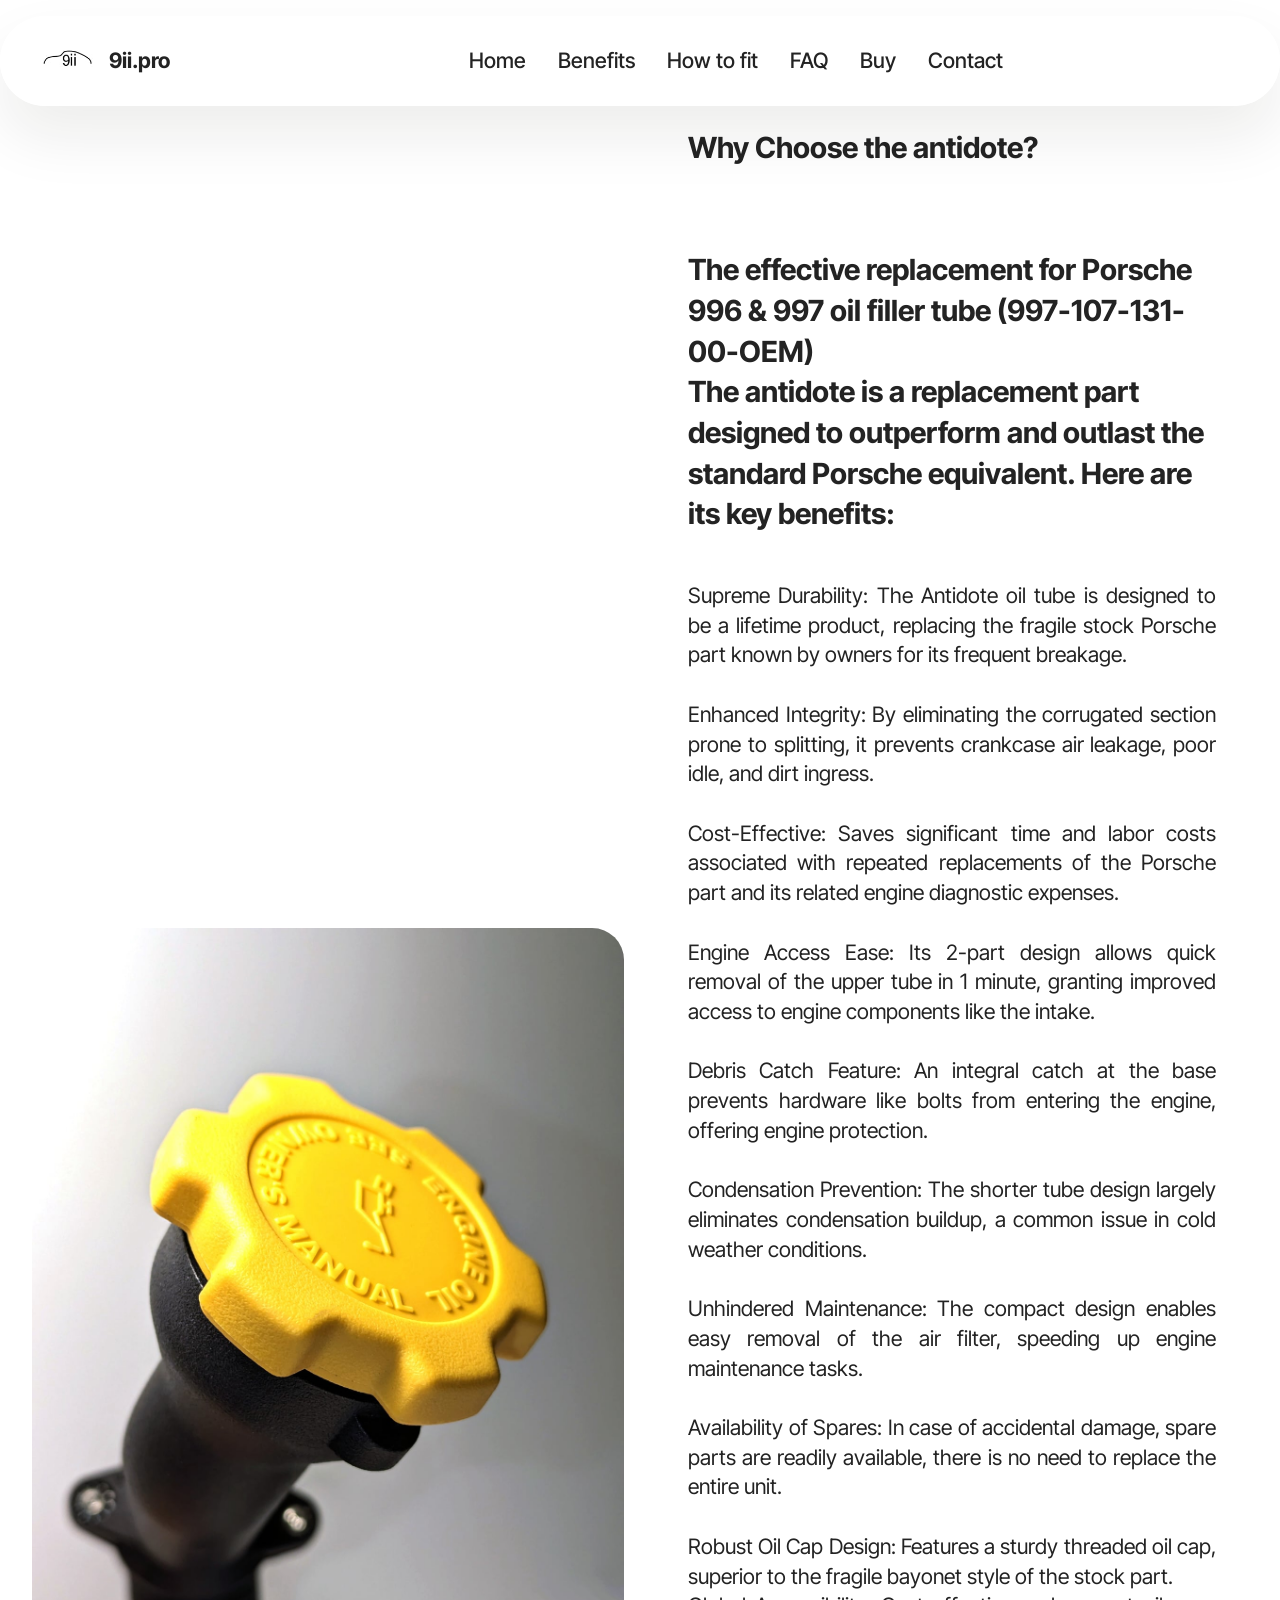
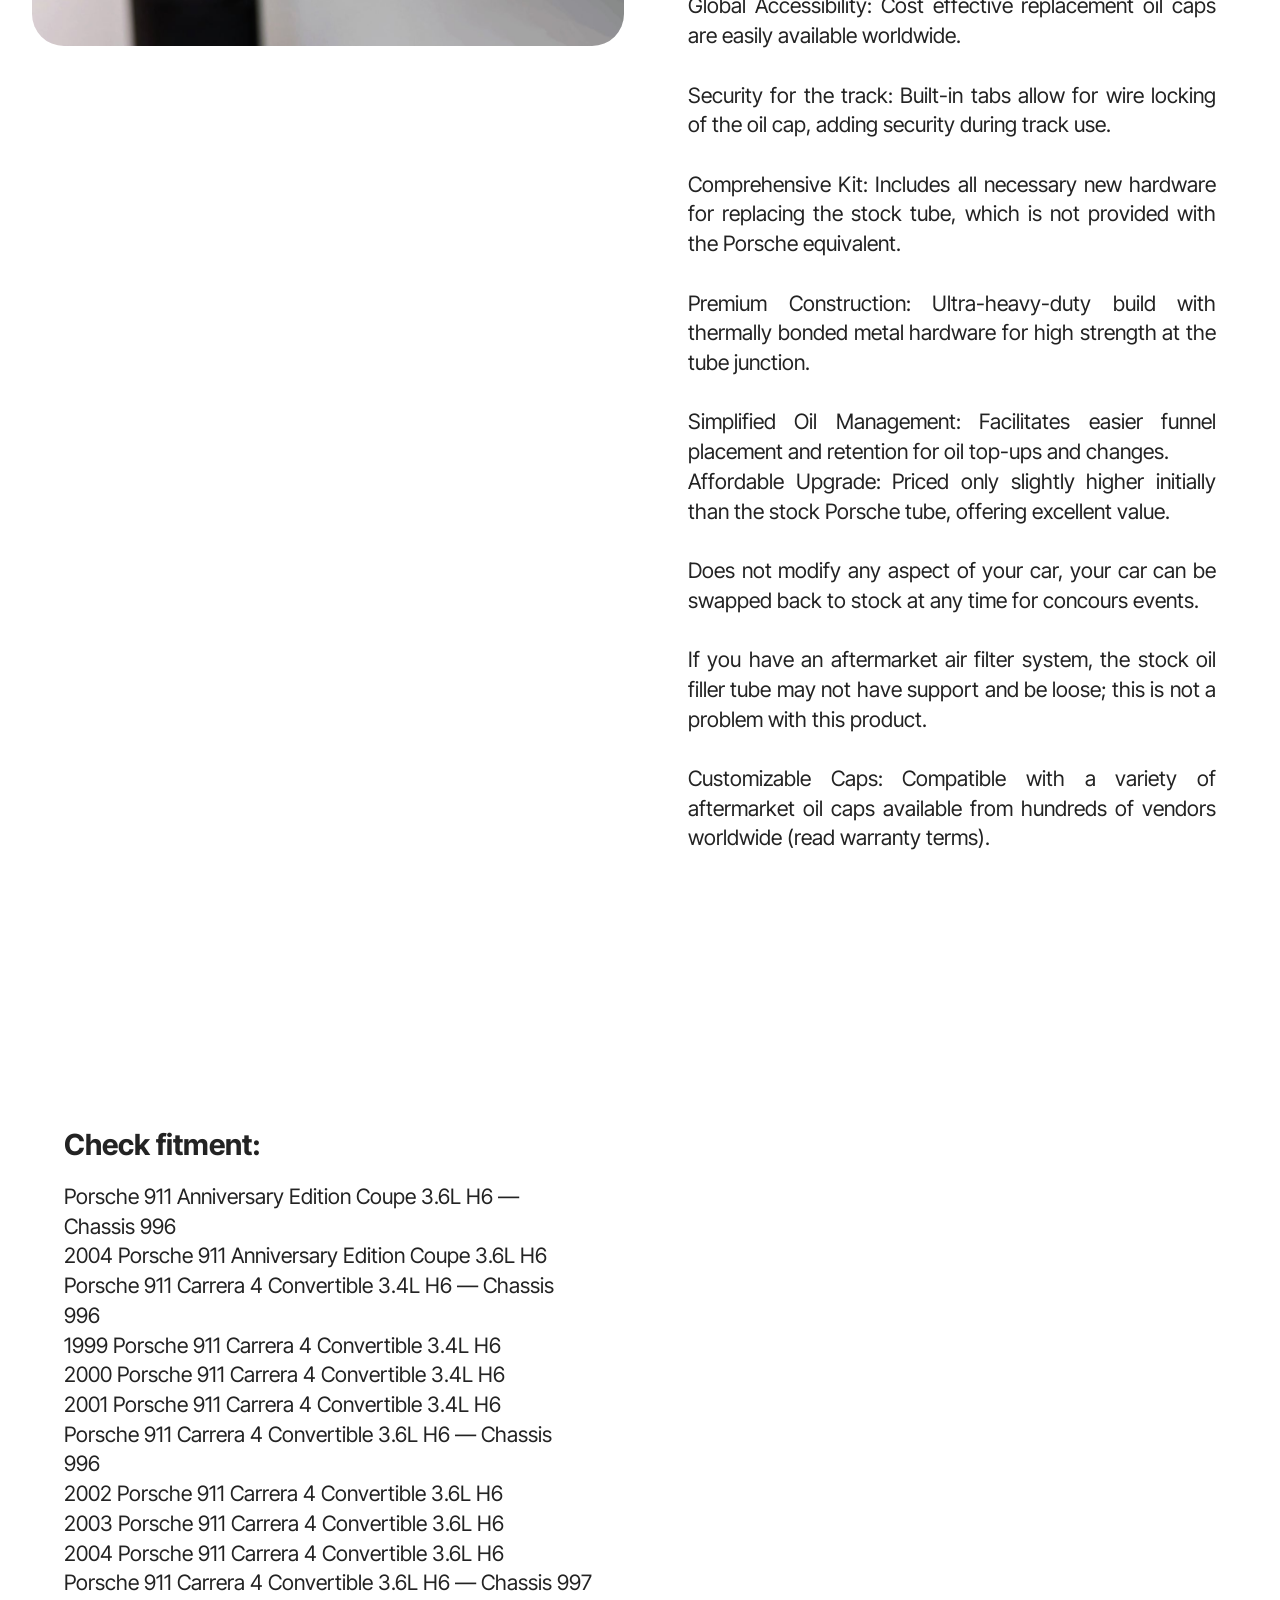
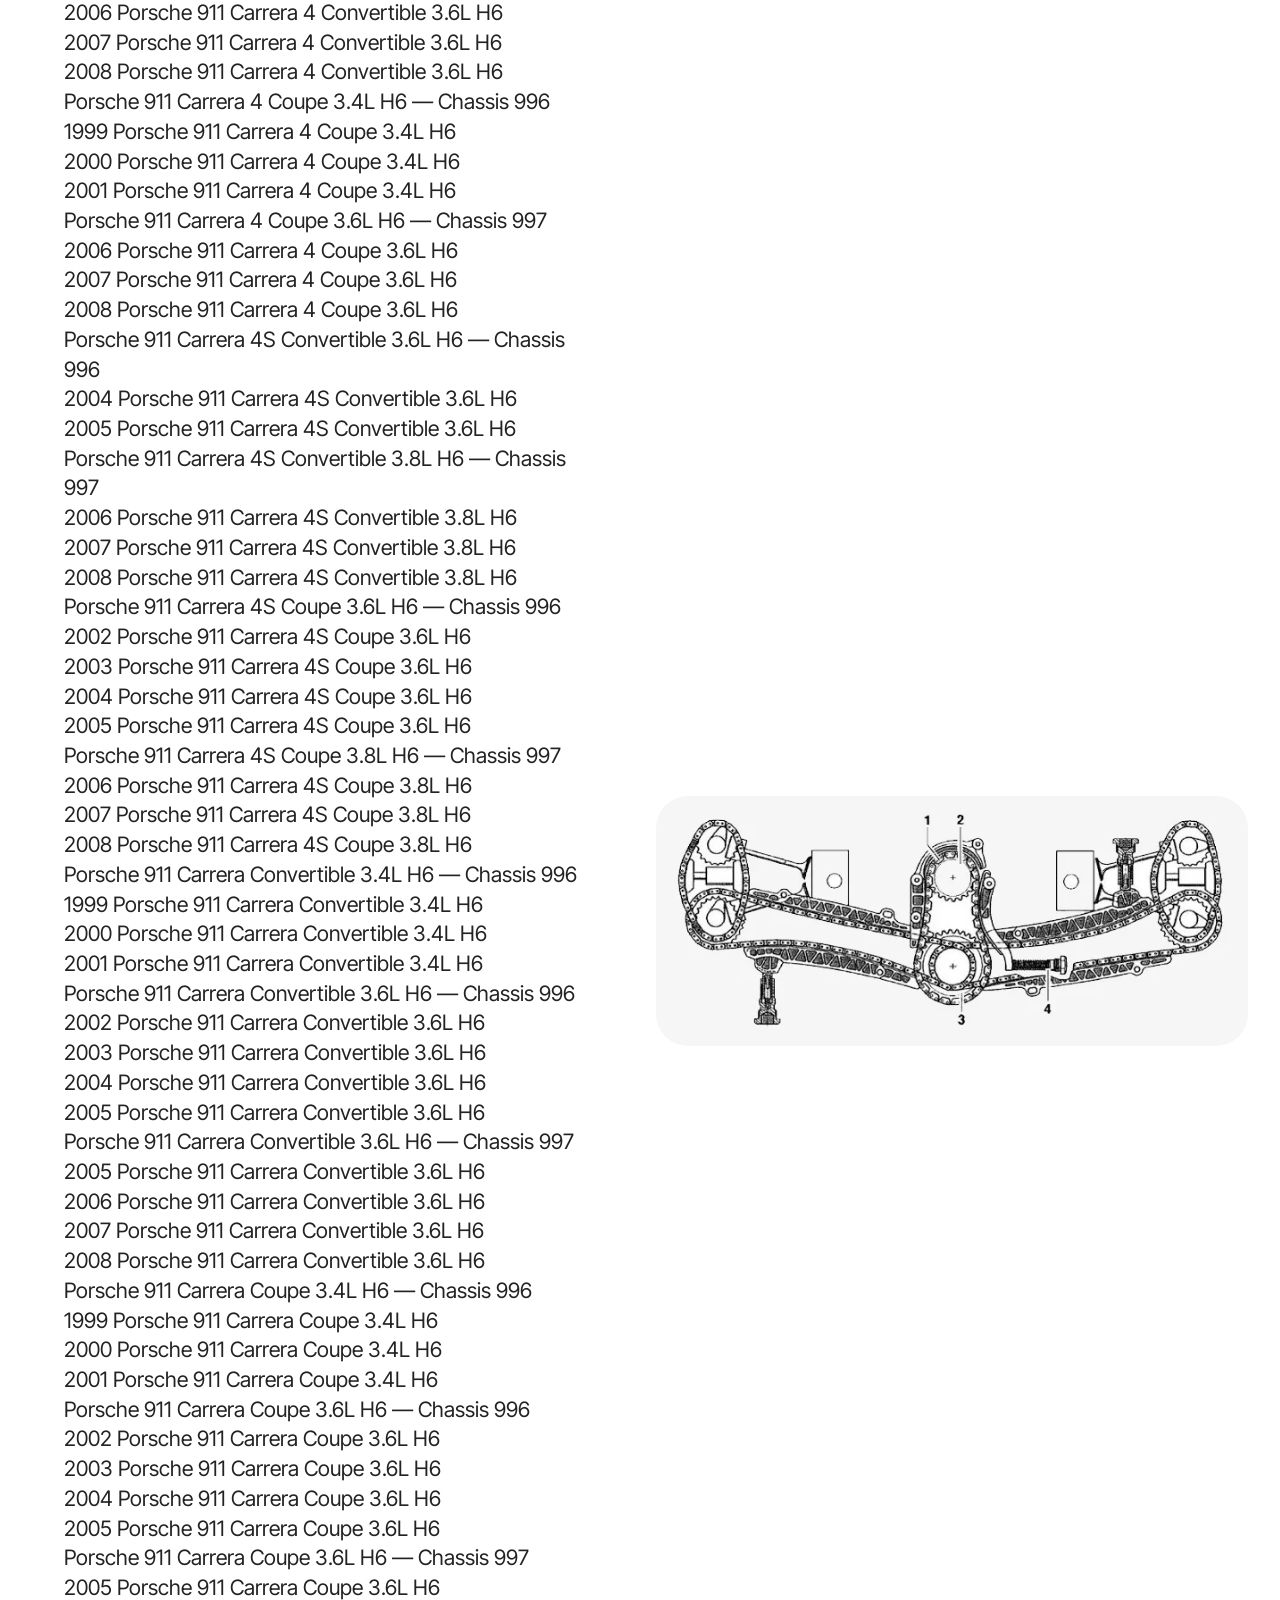
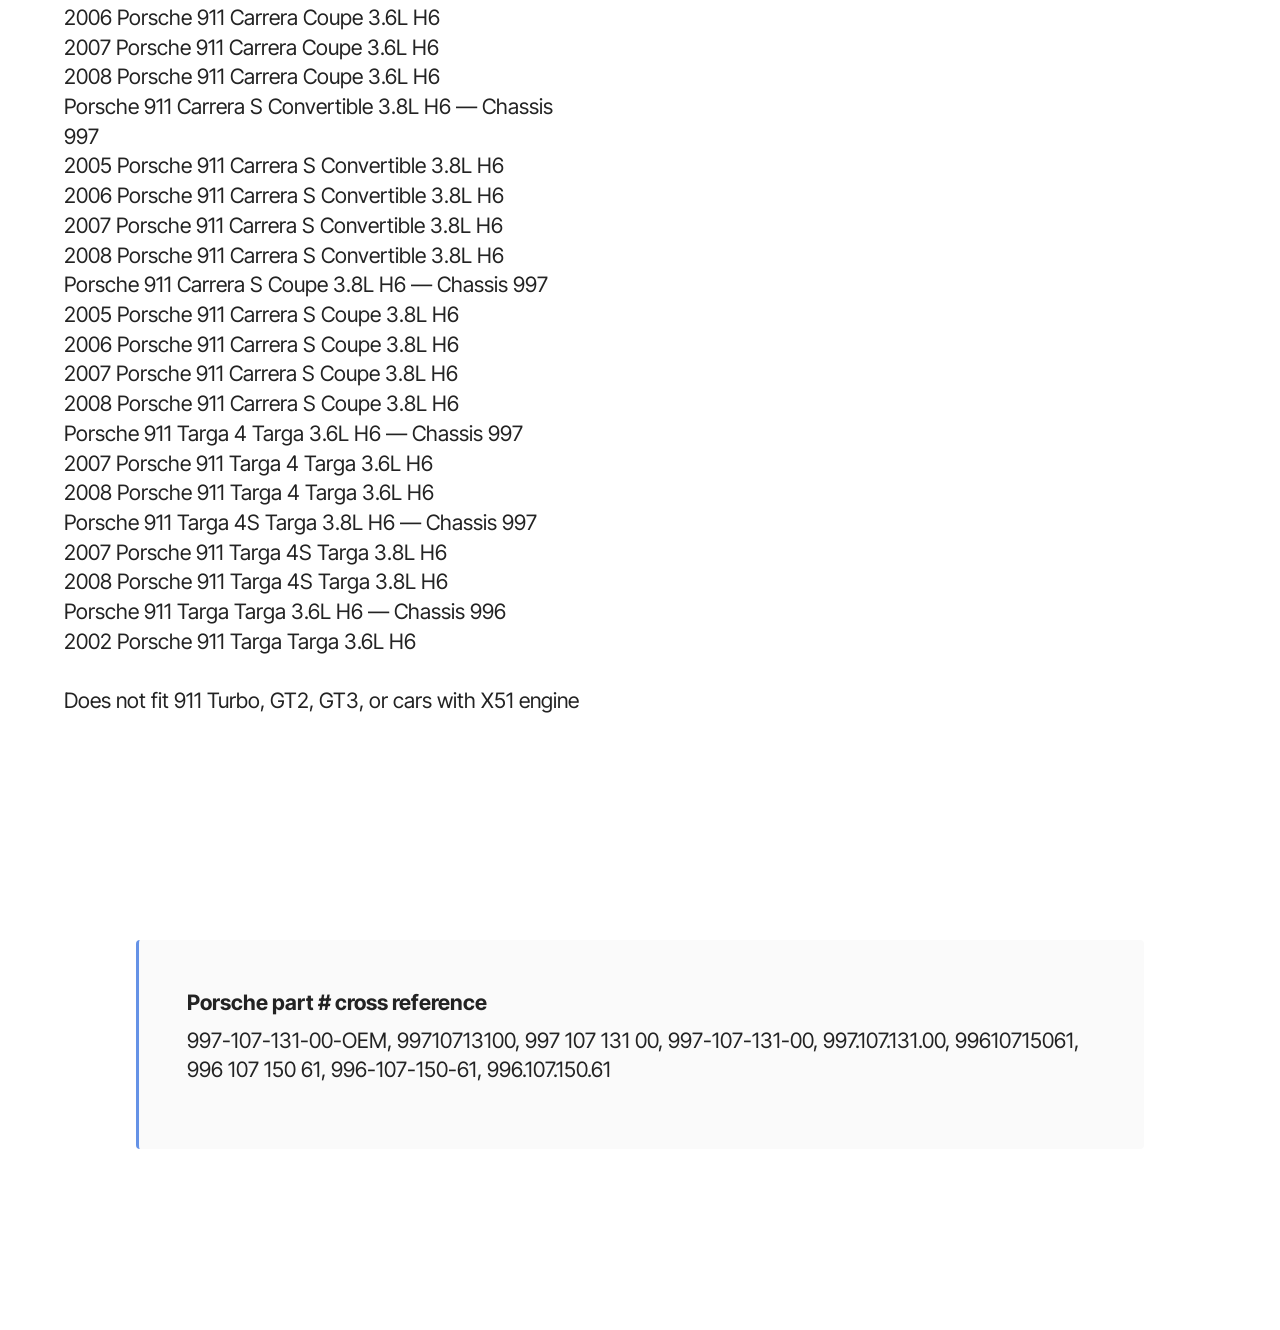
==== page1.html @ bd66bd90 "Add files via upload" ====
<!DOCTYPE html>
<html  >
<head>
  <!-- Site made with Mobirise Website Builder v6.1.12, https://mobirise.com -->
  <meta charset="UTF-8">
  <meta http-equiv="X-UA-Compatible" content="IE=edge">
  <meta name="generator" content="Mobirise v6.1.12, mobirise.com">
  <meta name="viewport" content="width=device-width, initial-scale=1, minimum-scale=1">
  <link rel="shortcut icon" href="assets/images/november20logo20work20bw20alternate20san20serif20small20crop-96x90.jpg" type="image/x-icon">
  <meta name="description" content="Talk about the benefits">
  
  
  <title>Benefits</title>
  <link rel="stylesheet" href="assets/web/assets/mobirise-icons2/mobirise2.css">
  <link rel="stylesheet" href="assets/bootstrap/css/bootstrap.min.css">
  <link rel="stylesheet" href="assets/animatecss/animate.css">
  <link rel="stylesheet" href="assets/dropdown/css/style.css">
  <link rel="stylesheet" href="assets/theme/css/style.css">
  <link rel="preload" href="https://fonts.googleapis.com/css?family=Inter+Tight:100,200,300,400,500,600,700,800,900,100i,200i,300i,400i,500i,600i,700i,800i,900i&display=swap" as="style" onload="this.onload=null;this.rel='stylesheet'">
  <noscript><link rel="stylesheet" href="https://fonts.googleapis.com/css?family=Inter+Tight:100,200,300,400,500,600,700,800,900,100i,200i,300i,400i,500i,600i,700i,800i,900i&display=swap"></noscript>
  <link rel="preload" as="style" href="assets/mobirise/css/mbr-additional.css?v=FKtJyO"><link rel="stylesheet" href="assets/mobirise/css/mbr-additional.css?v=FKtJyO" type="text/css">

  
  
  
</head>
<body>
  
  <section data-bs-version="5.1" class="menu menu2 cid-tJS6tZXiPa" once="menu" id="menu02-1u">
	

	<nav class="navbar navbar-dropdown navbar-fixed-top navbar-expand-lg">
		<div class="container">
			<div class="navbar-brand">
				<span class="navbar-logo">
					<a href="https://mobirise.com">
						<img src="assets/images/november20logo20work20bw20alternate20san20serif20small20crop-96x90.jpg" alt="Mobirise Website Builder" style="height: 3rem;">
					</a>
				</span>
				<span class="navbar-caption-wrap"><a class="navbar-caption text-black text-primary display-4" href="index.html#header05-1">9ii.pro</a></span>
			</div>
			<button class="navbar-toggler" type="button" data-toggle="collapse" data-bs-toggle="collapse" data-target="#navbarSupportedContent" data-bs-target="#navbarSupportedContent" aria-controls="navbarNavAltMarkup" aria-expanded="false" aria-label="Toggle navigation">
				<div class="hamburger">
					<span></span>
					<span></span>
					<span></span>
					<span></span>
				</div>
			</button>
			<div class="collapse navbar-collapse" id="navbarSupportedContent">
				<ul class="navbar-nav nav-dropdown nav-right" data-app-modern-menu="true"><li class="nav-item">
						<a class="nav-link link text-black text-primary display-4" href="index.html">Home</a>
					</li>
					<li class="nav-item">
						<a class="nav-link link text-black text-primary display-4" href="page1.html" aria-expanded="false">Benefits</a>
					</li>
					<li class="nav-item">
						<a class="nav-link link text-black text-primary display-4" href="page2.html">How to fit</a>
					</li><li class="nav-item"><a class="nav-link link text-black text-primary display-4" href="page3.html">FAQ</a></li><li class="nav-item"><a class="nav-link link text-black text-primary display-4" href="page4.html">Buy</a></li><li class="nav-item"><a class="nav-link link text-black text-primary display-4" href="page5.html">Contact</a></li></ul>
				
				
			</div>
		</div>
	</nav>
</section>

<section data-bs-version="5.1" class="image1 cid-v8O2MXaJHI" id="image1-1w">
    

    
    

    <div class="container">
        <div class="row align-items-center">
            <div class="col-12 col-lg-6">
                <div class="image-wrapper">
                    <img src="assets/images/pxl-20231126-0019121652-1256x1523.jpg" alt="Mobirise Website Builder">
                    <p class="mbr-description mbr-fonts-style pt-2 align-center display-4"></p>
                </div>
            </div>
            <div class="col-12 col-lg">
                <div class="text-wrapper">
                    <h3 class="mbr-section-title mbr-fonts-style mb-3 display-5"><strong>Why Choose the antidote?</strong><br><strong><br></strong><br><strong>The effective replacement for Porsche 996 &amp; 997 oil filler tube (997-107-131-00-OEM)
</strong><div><strong>The antidote is a replacement part designed to outperform and outlast the standard Porsche equivalent. Here are its key benefits:</strong></div></h3>
                    <p class="mbr-text mbr-fonts-style display-7"><br>Supreme Durability: The Antidote oil tube is designed to be a lifetime product, replacing the fragile stock Porsche part known by owners for its frequent breakage.<br>
<br>Enhanced Integrity: By eliminating the corrugated section prone to splitting, it prevents crankcase air leakage, poor idle, and dirt ingress.<br>
<br>Cost-Effective: Saves significant time and labor costs associated with repeated replacements of the Porsche part and its related engine diagnostic expenses.<br>
<br>Engine Access Ease: Its 2-part design allows quick removal of the upper tube in 1 minute, granting improved access to engine components like the intake.<br>
<br>Debris Catch Feature: An integral catch at the base prevents hardware like bolts from entering the engine, offering engine protection.<br>
<br>Condensation Prevention: The shorter tube design largely eliminates condensation buildup, a common issue in cold weather conditions.<br>
<br>Unhindered Maintenance: The compact design enables easy removal of the air filter, speeding up engine maintenance tasks.<br>
<br>Availability of Spares: In case of accidental damage, spare parts are readily available, there is no need to replace the entire unit.<br>
<br>Robust Oil Cap Design: Features a sturdy threaded oil cap, superior to the fragile bayonet style of the stock part.
<br>Global Accessibility: Cost effective replacement oil caps are easily available worldwide.<br>
<br>Security for the track: Built-in tabs allow for wire locking of the oil cap, adding security during track use.<br>
<br>Comprehensive Kit: Includes all necessary new hardware for replacing the stock tube, which is not provided with the Porsche equivalent.<br>
<br>Premium Construction: Ultra-heavy-duty build with thermally bonded metal hardware for high strength at the tube junction.<br>
<br>Simplified Oil Management: Facilitates easier funnel placement and retention for oil top-ups and changes.
<br>Affordable Upgrade: Priced only slightly higher initially than the stock Porsche tube, offering excellent value.<br>
<br> Does not modify any aspect of your car, your car can be swapped back to stock at any time for concours events.<br>
<br> If you have an aftermarket air filter system, the stock oil filler tube may not have support and be loose; this is not a problem with this product.<br>
<br>Customizable Caps: Compatible with a variety of aftermarket oil caps available from hundreds of vendors worldwide (read warranty terms).&nbsp;</p>
                </div>
            </div>
        </div>
    </div>
</section>

<section data-bs-version="5.1" class="image2 cid-v8O3AxnXWM" id="image2-1x">
    

    
    

    <div class="container">
        <div class="row align-items-center">
            <div class="col-12 col-lg-6">
                <div class="image-wrapper">
                    <img src="assets/images/911engine.webp" alt="Mobirise Website Builder">
                    <p class="mbr-description mbr-fonts-style mt-2 align-center display-4"></p>
                </div>
            </div>
            <div class="col-12 col-lg">
                <div class="text-wrapper">
                    <h3 class="mbr-section-title mbr-fonts-style mb-3 display-5"><strong>Check fitment:</strong></h3>
                    <p class="mbr-text mbr-fonts-style display-7">Porsche 911 Anniversary Edition Coupe 3.6L H6 — Chassis 996<br>2004 Porsche 911 Anniversary Edition Coupe 3.6L H6<br>Porsche 911 Carrera 4 Convertible 3.4L H6 — Chassis 996<br>1999 Porsche 911 Carrera 4 Convertible 3.4L H6<br>2000 Porsche 911 Carrera 4 Convertible 3.4L H6<br>2001 Porsche 911 Carrera 4 Convertible 3.4L H6<br>Porsche 911 Carrera 4 Convertible 3.6L H6 — Chassis 996<br>2002 Porsche 911 Carrera 4 Convertible 3.6L H6<br>2003 Porsche 911 Carrera 4 Convertible 3.6L H6<br>2004 Porsche 911 Carrera 4 Convertible 3.6L H6<br>Porsche 911 Carrera 4 Convertible 3.6L H6 — Chassis 997<br>2006 Porsche 911 Carrera 4 Convertible 3.6L H6<br>2007 Porsche 911 Carrera 4 Convertible 3.6L H6<br>2008 Porsche 911 Carrera 4 Convertible 3.6L H6<br>Porsche 911 Carrera 4 Coupe 3.4L H6 — Chassis 996<br>1999 Porsche 911 Carrera 4 Coupe 3.4L H6<br>2000 Porsche 911 Carrera 4 Coupe 3.4L H6<br>2001 Porsche 911 Carrera 4 Coupe 3.4L H6<br>Porsche 911 Carrera 4 Coupe 3.6L H6 — Chassis 997<br>2006 Porsche 911 Carrera 4 Coupe 3.6L H6<br>2007 Porsche 911 Carrera 4 Coupe 3.6L H6<br>2008 Porsche 911 Carrera 4 Coupe 3.6L H6<br>Porsche 911 Carrera 4S Convertible 3.6L H6 — Chassis 996<br>2004 Porsche 911 Carrera 4S Convertible 3.6L H6<br>2005 Porsche 911 Carrera 4S Convertible 3.6L H6<br>Porsche 911 Carrera 4S Convertible 3.8L H6 — Chassis 997<br>2006 Porsche 911 Carrera 4S Convertible 3.8L H6<br>2007 Porsche 911 Carrera 4S Convertible 3.8L H6<br>2008 Porsche 911 Carrera 4S Convertible 3.8L H6<br>Porsche 911 Carrera 4S Coupe 3.6L H6 — Chassis 996<br>2002 Porsche 911 Carrera 4S Coupe 3.6L H6<br>2003 Porsche 911 Carrera 4S Coupe 3.6L H6<br>2004 Porsche 911 Carrera 4S Coupe 3.6L H6<br>2005 Porsche 911 Carrera 4S Coupe 3.6L H6<br>Porsche 911 Carrera 4S Coupe 3.8L H6 — Chassis 997<br>2006 Porsche 911 Carrera 4S Coupe 3.8L H6<br>2007 Porsche 911 Carrera 4S Coupe 3.8L H6<br>2008 Porsche 911 Carrera 4S Coupe 3.8L H6<br>Porsche 911 Carrera Convertible 3.4L H6 — Chassis 996<br>1999 Porsche 911 Carrera Convertible 3.4L H6<br>2000 Porsche 911 Carrera Convertible 3.4L H6<br>2001 Porsche 911 Carrera Convertible 3.4L H6<br>Porsche 911 Carrera Convertible 3.6L H6 — Chassis 996<br>2002 Porsche 911 Carrera Convertible 3.6L H6<br>2003 Porsche 911 Carrera Convertible 3.6L H6<br>2004 Porsche 911 Carrera Convertible 3.6L H6<br>2005 Porsche 911 Carrera Convertible 3.6L H6<br>Porsche 911 Carrera Convertible 3.6L H6 — Chassis 997<br>2005 Porsche 911 Carrera Convertible 3.6L H6<br>2006 Porsche 911 Carrera Convertible 3.6L H6<br>2007 Porsche 911 Carrera Convertible 3.6L H6<br>2008 Porsche 911 Carrera Convertible 3.6L H6<br>Porsche 911 Carrera Coupe 3.4L H6 — Chassis 996<br>1999 Porsche 911 Carrera Coupe 3.4L H6<br>2000 Porsche 911 Carrera Coupe 3.4L H6<br>2001 Porsche 911 Carrera Coupe 3.4L H6<br>Porsche 911 Carrera Coupe 3.6L H6 — Chassis 996<br>2002 Porsche 911 Carrera Coupe 3.6L H6<br>2003 Porsche 911 Carrera Coupe 3.6L H6<br>2004 Porsche 911 Carrera Coupe 3.6L H6<br>2005 Porsche 911 Carrera Coupe 3.6L H6<br>Porsche 911 Carrera Coupe 3.6L H6 — Chassis 997<br>2005 Porsche 911 Carrera Coupe 3.6L H6<br>2006 Porsche 911 Carrera Coupe 3.6L H6<br>2007 Porsche 911 Carrera Coupe 3.6L H6<br>2008 Porsche 911 Carrera Coupe 3.6L H6<br>Porsche 911 Carrera S Convertible 3.8L H6 — Chassis 997<br>2005 Porsche 911 Carrera S Convertible 3.8L H6<br>2006 Porsche 911 Carrera S Convertible 3.8L H6<br>2007 Porsche 911 Carrera S Convertible 3.8L H6<br>2008 Porsche 911 Carrera S Convertible 3.8L H6<br>Porsche 911 Carrera S Coupe 3.8L H6 — Chassis 997<br>2005 Porsche 911 Carrera S Coupe 3.8L H6<br>2006 Porsche 911 Carrera S Coupe 3.8L H6<br>2007 Porsche 911 Carrera S Coupe 3.8L H6<br>2008 Porsche 911 Carrera S Coupe 3.8L H6<br>Porsche 911 Targa 4 Targa 3.6L H6 — Chassis 997<br>2007 Porsche 911 Targa 4 Targa 3.6L H6<br>2008 Porsche 911 Targa 4 Targa 3.6L H6<br>Porsche 911 Targa 4S Targa 3.8L H6 — Chassis 997<br>2007 Porsche 911 Targa 4S Targa 3.8L H6<br>2008 Porsche 911 Targa 4S Targa 3.8L H6<br>Porsche 911 Targa Targa 3.6L H6 — Chassis 996<br>2002 Porsche 911 Targa Targa 3.6L H6
<br>
<br>Does not fit 911 Turbo, GT2, GT3, or cars with X51 engine</p>
                </div>
            </div>
        </div>
    </div>
</section>

<section data-bs-version="5.1" class="content7 cid-v8O4jryNi5" id="content7-1y">
    
    <div class="container">
        <div class="row justify-content-center">
            <div class="col-12 col-md-10">
                <blockquote>
                <h5 class="mbr-section-title mbr-fonts-style mb-2 display-7"><strong>Porsche part # cross reference</strong></h5>
                <p class="mbr-text mbr-fonts-style display-4">997-107-131-00-OEM, 99710713100, 997 107 131 00, 997-107-131-00, 997.107.131.00, 99610715061, 996 107 150 61, 996-107-150-61, 996.107.150.61&nbsp;</p></blockquote>
            </div>
        </div>
    </div>
</section><section class="display-7" style="padding: 0;align-items: center;justify-content: center;flex-wrap: wrap;    align-content: center;display: flex;position: relative;height: 4rem;"><a href="https://mobiri.se/" style="flex: 1 1;height: 4rem;position: absolute;width: 100%;z-index: 1;"><img alt="" style="height: 4rem;" src="[data-uri]"></a><p style="margin: 0;text-align: center;" class="display-7">&#8204;</p><a style="z-index:1" href="https://mobirise.com/offline-website-builder.html">Offline Website Creator</a></section><script src="assets/bootstrap/js/bootstrap.bundle.min.js"></script>  <script src="assets/smoothscroll/smooth-scroll.js"></script>  <script src="assets/ytplayer/index.js"></script>  <script src="assets/dropdown/js/navbar-dropdown.js"></script>  <script src="assets/theme/js/script.js"></script>  
  
  
  <input name="animation" type="hidden">
  </body>
</html>
---- assets/web/assets/mobirise-icons2/mobirise2.css ----
@font-face {
  font-family: 'Moririse2';
  font-display: swap;
  src:  url('mobirise2.eot?f2bix4');
  src:  url('mobirise2.eot?f2bix4#iefix') format('embedded-opentype'),
    url('mobirise2.woff2?f2bix4') format('woff2'),
    url('mobirise2.woff?f2bix4') format('woff'),
    url('mobirise2.ttf?f2bix4') format('truetype'),
    url('mobirise2.svg?f2bix4#mobirise2') format('svg');
  font-weight: normal;
  font-style: normal;
}

[class^="mobi-"], [class*=" mobi-"] {
  /* use !important to prevent issues with browser extensions that change fonts */
  font-family: 'Moririse2' !important;
  speak: none;
  font-style: normal;
  font-weight: normal;
  font-variant: normal;
  text-transform: none;
  line-height: 1;

  /* Better Font Rendering =========== */
  -webkit-font-smoothing: antialiased;
  -moz-osx-font-smoothing: grayscale;
}

.mobi-mbri-add-submenu:before {
  content: "\e900";
}
.mobi-mbri-alert:before {
  content: "\e901";
}
.mobi-mbri-align-center:before {
  content: "\e902";
}
.mobi-mbri-align-justify:before {
  content: "\e903";
}
.mobi-mbri-align-left:before {
  content: "\e904";
}
.mobi-mbri-align-right:before {
  content: "\e905";
}
.mobi-mbri-android:before {
  content: "\e906";
}
.mobi-mbri-apple:before {
  content: "\e907";
}
.mobi-mbri-arrow-down:before {
  content: "\e908";
}
.mobi-mbri-arrow-next:before {
  content: "\e909";
}
.mobi-mbri-arrow-prev:before {
  content: "\e90a";
}
.mobi-mbri-arrow-up:before {
  content: "\e90b";
}
.mobi-mbri-bold:before {
  content: "\e90c";
}
.mobi-mbri-bookmark:before {
  content: "\e90d";
}
.mobi-mbri-bootstrap:before {
  content: "\e90e";
}
.mobi-mbri-briefcase:before {
  content: "\e90f";
}
.mobi-mbri-browse:before {
  content: "\e910";
}
.mobi-mbri-bulleted-list:before {
  content: "\e911";
}
.mobi-mbri-calendar:before {
  content: "\e912";
}
.mobi-mbri-camera:before {
  content: "\e913";
}
.mobi-mbri-cart-add:before {
  content: "\e914";
}
.mobi-mbri-cart-full:before {
  content: "\e915";
}
.mobi-mbri-cash:before {
  content: "\e916";
}
.mobi-mbri-change-style:before {
  content: "\e917";
}
.mobi-mbri-chat:before {
  content: "\e918";
}
.mobi-mbri-clock:before {
  content: "\e919";
}
.mobi-mbri-close:before {
  content: "\e91a";
}
.mobi-mbri-cloud:before {
  content: "\e91b";
}
.mobi-mbri-code:before {
  content: "\e91c";
}
.mobi-mbri-contact-form:before {
  content: "\e91d";
}
.mobi-mbri-credit-card:before {
  content: "\e91e";
}
.mobi-mbri-cursor-click:before {
  content: "\e91f";
}
.mobi-mbri-cust-feedback:before {
  content: "\e920";
}
.mobi-mbri-database:before {
  content: "\e921";
}
.mobi-mbri-delivery:before {
  content: "\e922";
}
.mobi-mbri-desktop:before {
  content: "\e923";
}
.mobi-mbri-devices:before {
  content: "\e924";
}
.mobi-mbri-down:before {
  content: "\e925";
}
.mobi-mbri-download-2:before {
  content: "\e926";
}
.mobi-mbri-download:before {
  content: "\e927";
}
.mobi-mbri-drag-n-drop-2:before {
  content: "\e928";
}
.mobi-mbri-drag-n-drop:before {
  content: "\e929";
}
.mobi-mbri-edit-2:before {
  content: "\e92a";
}
.mobi-mbri-edit:before {
  content: "\e92b";
}
.mobi-mbri-error:before {
  content: "\e92c";
}
.mobi-mbri-extension:before {
  content: "\e92d";
}
.mobi-mbri-features:before {
  content: "\e92e";
}
.mobi-mbri-file:before {
  content: "\e92f";
}
.mobi-mbri-flag:before {
  content: "\e930";
}
.mobi-mbri-folder:before {
  content: "\e931";
}
.mobi-mbri-gift:before {
  content: "\e932";
}
.mobi-mbri-github:before {
  content: "\e933";
}
.mobi-mbri-globe-2:before {
  content: "\e934";
}
.mobi-mbri-globe:before {
  content: "\e935";
}
.mobi-mbri-growing-chart:before {
  content: "\e936";
}
.mobi-mbri-hearth:before {
  content: "\e937";
}
.mobi-mbri-help:before {
  content: "\e938";
}
.mobi-mbri-home:before {
  content: "\e939";
}
.mobi-mbri-hot-cup:before {
  content: "\e93a";
}
.mobi-mbri-idea:before {
  content: "\e93b";
}
.mobi-mbri-image-gallery:before {
  content: "\e93c";
}
.mobi-mbri-image-slider:before {
  content: "\e93d";
}
.mobi-mbri-info:before {
  content: "\e93e";
}
.mobi-mbri-italic:before {
  content: "\e93f";
}
.mobi-mbri-key:before {
  content: "\e940";
}
.mobi-mbri-laptop:before {
  content: "\e941";
}
.mobi-mbri-layers:before {
  content: "\e942";
}
.mobi-mbri-left-right:before {
  content: "\e943";
}
.mobi-mbri-left:before {
  content: "\e944";
}
.mobi-mbri-letter:before {
  content: "\e945";
}
.mobi-mbri-like:before {
  content: "\e946";
}
.mobi-mbri-link:before {
  content: "\e947";
}
.mobi-mbri-lock:before {
  content: "\e948";
}
.mobi-mbri-login:before {
  content: "\e949";
}
.mobi-mbri-logout:before {
  content: "\e94a";
}
.mobi-mbri-magic-stick:before {
  content: "\e94b";
}
.mobi-mbri-map-pin:before {
  content: "\e94c";
}
.mobi-mbri-menu:before {
  content: "\e94d";
}
.mobi-mbri-mobile-2:before {
  content: "\e94e";
}
.mobi-mbri-mobile-horizontal:before {
  content: "\e94f";
}
.mobi-mbri-mobile:before {
  content: "\e950";
}
.mobi-mbri-mobirise:before {
  content: "\e951";
}
.mobi-mbri-more-horizontal:before {
  content: "\e952";
}
.mobi-mbri-more-vertical:before {
  content: "\e953";
}
.mobi-mbri-music:before {
  content: "\e954";
}
.mobi-mbri-new-file:before {
  content: "\e955";
}
.mobi-mbri-numbered-list:before {
  content: "\e956";
}
.mobi-mbri-opened-folder:before {
  content: "\e957";
}
.mobi-mbri-pages:before {
  content: "\e958";
}
.mobi-mbri-paper-plane:before {
  content: "\e959";
}
.mobi-mbri-paperclip:before {
  content: "\e95a";
}
.mobi-mbri-phone:before {
  content: "\e95b";
}
.mobi-mbri-photo:before {
  content: "\e95c";
}
.mobi-mbri-photos:before {
  content: "\e95d";
}
.mobi-mbri-pin:before {
  content: "\e95e";
}
.mobi-mbri-play:before {
  content: "\e95f";
}
.mobi-mbri-plus:before {
  content: "\e960";
}
.mobi-mbri-preview:before {
  content: "\e961";
}
.mobi-mbri-print:before {
  content: "\e962";
}
.mobi-mbri-protect:before {
  content: "\e963";
}
.mobi-mbri-question:before {
  content: "\e964";
}
.mobi-mbri-quote-left:before {
  content: "\e965";
}
.mobi-mbri-quote-right:before {
  content: "\e966";
}
.mobi-mbri-redo:before {
  content: "\e967";
}
.mobi-mbri-refresh:before {
  content: "\e968";
}
.mobi-mbri-responsive-2:before {
  content: "\e969";
}
.mobi-mbri-responsive:before {
  content: "\e96a";
}
.mobi-mbri-right:before {
  content: "\e96b";
}
.mobi-mbri-rocket:before {
  content: "\e96c";
}
.mobi-mbri-sad-face:before {
  content: "\e96d";
}
.mobi-mbri-sale:before {
  content: "\e96e";
}
.mobi-mbri-save:before {
  content: "\e96f";
}
.mobi-mbri-search:before {
  content: "\e970";
}
.mobi-mbri-setting-2:before {
  content: "\e971";
}
.mobi-mbri-setting-3:before {
  content: "\e972";
}
.mobi-mbri-setting:before {
  content: "\e973";
}
.mobi-mbri-share:before {
  content: "\e974";
}
.mobi-mbri-shopping-bag:before {
  content: "\e975";
}
.mobi-mbri-shopping-basket:before {
  content: "\e976";
}
.mobi-mbri-shopping-cart:before {
  content: "\e977";
}
.mobi-mbri-sites:before {
  content: "\e978";
}
.mobi-mbri-smile-face:before {
  content: "\e979";
}
.mobi-mbri-speed:before {
  content: "\e97a";
}
.mobi-mbri-star:before {
  content: "\e97b";
}
.mobi-mbri-success:before {
  content: "\e97c";
}
.mobi-mbri-sun:before {
  content: "\e97d";
}
.mobi-mbri-sun2:before {
  content: "\e97e";
}
.mobi-mbri-tablet-vertical:before {
  content: "\e97f";
}
.mobi-mbri-tablet:before {
  content: "\e980";
}
.mobi-mbri-target:before {
  content: "\e981";
}
.mobi-mbri-timer:before {
  content: "\e982";
}
.mobi-mbri-to-ftp:before {
  content: "\e983";
}
.mobi-mbri-to-local-drive:before {
  content: "\e984";
}
.mobi-mbri-touch-swipe:before {
  content: "\e985";
}
.mobi-mbri-touch:before {
  content: "\e986";
}
.mobi-mbri-trash:before {
  content: "\e987";
}
.mobi-mbri-underline:before {
  content: "\e988";
}
.mobi-mbri-undo:before {
  content: "\e989";
}
.mobi-mbri-unlink:before {
  content: "\e98a";
}
.mobi-mbri-unlock:before {
  content: "\e98b";
}
.mobi-mbri-up-down:before {
  content: "\e98c";
}
.mobi-mbri-up:before {
  content: "\e98d";
}
.mobi-mbri-update:before {
  content: "\e98e";
}
.mobi-mbri-upload-2:before {
  content: "\e98f";
}
.mobi-mbri-upload:before {
  content: "\e990";
}
.mobi-mbri-user-2:before {
  content: "\e991";
}
.mobi-mbri-user:before {
  content: "\e992";
}
.mobi-mbri-users:before {
  content: "\e993";
}
.mobi-mbri-video-play:before {
  content: "\e994";
}
.mobi-mbri-video:before {
  content: "\e995";
}
.mobi-mbri-watch:before {
  content: "\e996";
}
.mobi-mbri-website-theme-2:before {
  content: "\e997";
}
.mobi-mbri-website-theme:before {
  content: "\e998";
}
.mobi-mbri-wifi:before {
  content: "\e999";
}
.mobi-mbri-windows:before {
  content: "\e99a";
}
.mobi-mbri-zoom-in:before {
  content: "\e99b";
}
.mobi-mbri-zoom-out:before {
  content: "\e99c";
}
---- assets/dropdown/css/style.css ----
.navbar-dropdown {
  left: 0;
  padding: 0;
  position: absolute;
  right: 0;
  top: 0;
  transition: all 0.45s ease;
  z-index: 1030;
  background: #282828; }
  .navbar-dropdown .navbar-logo {
    margin-right: 0.8rem;
    transition: margin 0.3s ease-in-out;
    vertical-align: middle; }
    .navbar-dropdown .navbar-logo img {
      height: 3.125rem;
      transition: all 0.3s ease-in-out; }
    .navbar-dropdown .navbar-logo.mbr-iconfont {
      font-size: 3.125rem;
      line-height: 3.125rem; }
  .navbar-dropdown .navbar-caption {
    font-weight: 700;
    white-space: normal;
    vertical-align: -4px;
    line-height: 3.125rem !important; }
    .navbar-dropdown .navbar-caption, .navbar-dropdown .navbar-caption:hover {
      color: inherit;
      text-decoration: none; }
  .navbar-dropdown .mbr-iconfont + .navbar-caption {
    vertical-align: -1px; }
  .navbar-dropdown.navbar-fixed-top {
    position: fixed; }
  .navbar-dropdown .navbar-brand span {
    vertical-align: -4px; }
  .navbar-dropdown.bg-color.transparent {
    background: none; }
  .navbar-dropdown.navbar-short .navbar-brand {
    padding: 0.625rem 0; }
    .navbar-dropdown.navbar-short .navbar-brand span {
      vertical-align: -1px; }
  .navbar-dropdown.navbar-short .navbar-caption {
    line-height: 2.375rem !important;
    vertical-align: -2px; }
  .navbar-dropdown.navbar-short .navbar-logo {
    margin-right: 0.5rem; }
    .navbar-dropdown.navbar-short .navbar-logo img {
      height: 2.375rem; }
    .navbar-dropdown.navbar-short .navbar-logo.mbr-iconfont {
      font-size: 2.375rem;
      line-height: 2.375rem; }
  .navbar-dropdown.navbar-short .mbr-table-cell {
    height: 3.625rem; }
  .navbar-dropdown .navbar-close {
    left: 0.6875rem;
    position: fixed;
    top: 0.75rem;
    z-index: 1000; }
  .navbar-dropdown .hamburger-icon {
    content: "";
    display: inline-block;
    vertical-align: middle;
    width: 16px;
    -webkit-box-shadow: 0 -6px 0 1px #282828,0 0 0 1px #282828,0 6px 0 1px #282828;
    -moz-box-shadow: 0 -6px 0 1px #282828,0 0 0 1px #282828,0 6px 0 1px #282828;
    box-shadow: 0 -6px 0 1px #282828,0 0 0 1px #282828,0 6px 0 1px #282828; }

.dropdown-menu .dropdown-toggle[data-toggle="dropdown-submenu"]::after {
  border-bottom: 0.35em solid transparent;
  border-left: 0.35em solid;
  border-right: 0;
  border-top: 0.35em solid transparent;
  margin-left: 0.3rem; }

.dropdown-menu .dropdown-item:focus {
  outline: 0; }

.nav-dropdown {
  font-size: 0.75rem;
  font-weight: 500;
  height: auto !important; }
  .nav-dropdown .nav-btn {
    padding-left: 1rem; }
  .nav-dropdown .link {
    margin: .667em 1.667em;
    font-weight: 500;
    padding: 0;
    transition: color .2s ease-in-out; }
    .nav-dropdown .link.dropdown-toggle {
      margin-right: 2.583em; }
      .nav-dropdown .link.dropdown-toggle::after {
        margin-left: .25rem;
        border-top: 0.35em solid;
        border-right: 0.35em solid transparent;
        border-left: 0.35em solid transparent;
        border-bottom: 0; }
      .nav-dropdown .link.dropdown-toggle[aria-expanded="true"] {
        margin: 0;
        padding: 0.667em 3.263em  0.667em 1.667em; }
  .nav-dropdown .link::after,
  .nav-dropdown .dropdown-item::after {
    color: inherit; }
  .nav-dropdown .btn {
    font-size: 0.75rem;
    font-weight: 700;
    letter-spacing: 0;
    margin-bottom: 0;
    padding-left: 1.25rem;
    padding-right: 1.25rem; }
  .nav-dropdown .dropdown-menu {
    border-radius: 0;
    border: 0;
    left: 0;
    margin: 0;
    padding-bottom: 1.25rem;
    padding-top: 1.25rem;
    position: relative; }
  .nav-dropdown .dropdown-submenu {
    margin-left: 0.125rem;
    top: 0; }
  .nav-dropdown .dropdown-item {
    font-weight: 500;
    line-height: 2;
    padding: 0.3846em 4.615em 0.3846em 1.5385em;
    position: relative;
    transition: color .2s ease-in-out, background-color .2s ease-in-out; }
    .nav-dropdown .dropdown-item::after {
      margin-top: -0.3077em;
      position: absolute;
      right: 1.1538em;
      top: 50%; }
    .nav-dropdown .dropdown-item:focus, .nav-dropdown .dropdown-item:hover {
      background: none; }

@media (max-width: 767px) {
  .nav-dropdown.navbar-toggleable-sm {
    bottom: 0;
    display: none;
    left: 0;
    overflow-x: hidden;
    position: fixed;
    top: 0;
    transform: translateX(-100%);
    -ms-transform: translateX(-100%);
    -webkit-transform: translateX(-100%);
    width: 18.75rem;
    z-index: 999; } }
.nav-dropdown.navbar-toggleable-xl {
  bottom: 0;
  display: none;
  left: 0;
  overflow-x: hidden;
  position: fixed;
  top: 0;
  transform: translateX(-100%);
  -ms-transform: translateX(-100%);
  -webkit-transform: translateX(-100%);
  width: 18.75rem;
  z-index: 999; }

.nav-dropdown-sm {
  display: block !important;
  overflow-x: hidden;
  overflow: auto;
  padding-top: 3.875rem; }
  .nav-dropdown-sm::after {
    content: "";
    display: block;
    height: 3rem;
    width: 100%; }
  .nav-dropdown-sm.collapse.in ~ .navbar-close {
    display: block !important; }
  .nav-dropdown-sm.collapsing, .nav-dropdown-sm.collapse.in {
    transform: translateX(0);
    -ms-transform: translateX(0);
    -webkit-transform: translateX(0);
    transition: all 0.25s ease-out;
    -webkit-transition: all 0.25s ease-out;
    background: #282828; }
  .nav-dropdown-sm.collapsing[aria-expanded="false"] {
    transform: translateX(-100%);
    -ms-transform: translateX(-100%);
    -webkit-transform: translateX(-100%); }
  .nav-dropdown-sm .nav-item {
    display: block;
    margin-left: 0 !important;
    padding-left: 0; }
  .nav-dropdown-sm .link,
  .nav-dropdown-sm .dropdown-item {
    border-top: 1px dotted rgba(255, 255, 255, 0.1);
    font-size: 0.8125rem;
    line-height: 1.6;
    margin: 0 !important;
    padding: 0.875rem 2.4rem 0.875rem 1.5625rem !important;
    position: relative;
    white-space: normal; }
    .nav-dropdown-sm .link:focus, .nav-dropdown-sm .link:hover,
    .nav-dropdown-sm .dropdown-item:focus,
    .nav-dropdown-sm .dropdown-item:hover {
      background: rgba(0, 0, 0, 0.2) !important;
      color: #c0a375; }
  .nav-dropdown-sm .nav-btn {
    position: relative;
    padding: 1.5625rem 1.5625rem 0 1.5625rem; }
    .nav-dropdown-sm .nav-btn::before {
      border-top: 1px dotted rgba(255, 255, 255, 0.1);
      content: "";
      left: 0;
      position: absolute;
      top: 0;
      width: 100%; }
    .nav-dropdown-sm .nav-btn + .nav-btn {
      padding-top: 0.625rem; }
      .nav-dropdown-sm .nav-btn + .nav-btn::before {
        display: none; }
  .nav-dropdown-sm .btn {
    padding: 0.625rem 0; }
  .nav-dropdown-sm .dropdown-toggle[data-toggle="dropdown-submenu"]::after {
    margin-left: .25rem;
    border-top: 0.35em solid;
    border-right: 0.35em solid transparent;
    border-left: 0.35em solid transparent;
    border-bottom: 0; }
  .nav-dropdown-sm .dropdown-toggle[data-toggle="dropdown-submenu"][aria-expanded="true"]::after {
    border-top: 0;
    border-right: 0.35em solid transparent;
    border-left: 0.35em solid transparent;
    border-bottom: 0.35em solid; }
  .nav-dropdown-sm .dropdown-menu {
    margin: 0;
    padding: 0;
    position: relative;
    top: 0;
    left: 0;
    width: 100%;
    border: 0;
    float: none;
    border-radius: 0;
    background: none; }
  .nav-dropdown-sm .dropdown-submenu {
    left: 100%;
    margin-left: 0.125rem;
    margin-top: -1.25rem;
    top: 0; }

.navbar-toggleable-sm .nav-dropdown .dropdown-menu {
  position: absolute; }

.navbar-toggleable-sm .nav-dropdown .dropdown-submenu {
  left: 100%;
  margin-left: 0.125rem;
  margin-top: -1.25rem;
  top: 0; }

.navbar-toggleable-sm.opened .nav-dropdown .dropdown-menu {
  position: relative; }

.navbar-toggleable-sm.opened .nav-dropdown .dropdown-submenu {
  left: 0;
  margin-left: 00rem;
  margin-top: 0rem;
  top: 0; }

.is-builder .nav-dropdown.collapsing {
  transition: none !important; }
---- assets/theme/css/style.css ----
@charset "UTF-8";
section {
  background-color: #ffffff;
}

body {
  font-style: normal;
  line-height: 1.5;
  font-weight: 400;
  color: #232323;
  position: relative;
}

button {
  background-color: transparent;
  border-color: transparent;
}

.embla__button,
.carousel-control {
  background-color: #edefea !important;
  opacity: 0.8 !important;
  color: #464845 !important;
  border-color: #edefea !important;
}

.carousel .close,
.modalWindow .close {
  background-color: #edefea !important;
  color: #464845 !important;
  border-color: #edefea !important;
  opacity: 0.8 !important;
}

.carousel .close:hover,
.modalWindow .close:hover {
  opacity: 1 !important;
}

.carousel-indicators li {
  background-color: #edefea !important;
  border: 2px solid #464845 !important;
}

.carousel-indicators li:hover,
.carousel-indicators li:active {
  opacity: 0.8 !important;
}

.embla__button:hover,
.carousel-control:hover {
  background-color: #edefea !important;
  opacity: 1 !important;
}

.modalWindow-video-container {
  height: 80%;
}

section,
.container,
.container-fluid {
  position: relative;
  word-wrap: break-word;
}

a.mbr-iconfont:hover {
  text-decoration: none;
}

.article .lead p,
.article .lead ul,
.article .lead ol,
.article .lead pre,
.article .lead blockquote {
  margin-bottom: 0;
}

a {
  font-style: normal;
  font-weight: 400;
  cursor: pointer;
}
a, a:hover {
  text-decoration: none;
}

.mbr-section-title {
  font-style: normal;
  line-height: 1.3;
}

.mbr-section-subtitle {
  line-height: 1.3;
}

.mbr-text {
  font-style: normal;
  line-height: 1.7;
}

h1,
h2,
h3,
h4,
h5,
h6,
.display-1,
.display-2,
.display-4,
.display-5,
.display-7,
span,
p,
a {
  line-height: 1;
  word-break: break-word;
  word-wrap: break-word;
  font-weight: 400;
}

b,
strong {
  font-weight: bold;
}

input:-webkit-autofill, input:-webkit-autofill:hover, input:-webkit-autofill:focus, input:-webkit-autofill:active {
  transition-delay: 9999s;
  -webkit-transition-property: background-color, color;
  transition-property: background-color, color;
}

textarea[type=hidden] {
  display: none;
}

section {
  background-position: 50% 50%;
  background-repeat: no-repeat;
  background-size: cover;
}
section .mbr-background-video,
section .mbr-background-video-preview {
  position: absolute;
  bottom: 0;
  left: 0;
  right: 0;
  top: 0;
}

.hidden {
  visibility: hidden;
}

.mbr-z-index20 {
  z-index: 20;
}

/*! Base colors */
.mbr-white {
  color: #ffffff;
}

.mbr-black {
  color: #111111;
}

.mbr-bg-white {
  background-color: #ffffff;
}

.mbr-bg-black {
  background-color: #000000;
}

/*! Text-aligns */
.align-left {
  text-align: left;
}

.align-center {
  text-align: center;
}

.align-right {
  text-align: right;
}

/*! Font-weight  */
.mbr-light {
  font-weight: 300;
}

.mbr-regular {
  font-weight: 400;
}

.mbr-semibold {
  font-weight: 500;
}

.mbr-bold {
  font-weight: 700;
}

/*! Media  */
.media-content {
  flex-basis: 100%;
}

.media-container-row {
  display: flex;
  flex-direction: row;
  flex-wrap: wrap;
  justify-content: center;
  align-content: center;
  align-items: start;
}
.media-container-row .media-size-item {
  width: 400px;
}

.media-container-column {
  display: flex;
  flex-direction: column;
  flex-wrap: wrap;
  justify-content: center;
  align-content: center;
  align-items: stretch;
}
.media-container-column > * {
  width: 100%;
}

@media (min-width: 992px) {
  .media-container-row {
    flex-wrap: nowrap;
  }
}
figure {
  margin-bottom: 0;
  overflow: hidden;
}

figure[mbr-media-size] {
  transition: width 0.1s;
}

img,
iframe {
  display: block;
  width: 100%;
}

.card {
  background-color: transparent;
  border: none;
}

.card-box {
  width: 100%;
}

.card-img {
  text-align: center;
  flex-shrink: 0;
  -webkit-flex-shrink: 0;
}

.media {
  max-width: 100%;
  margin: 0 auto;
}

.mbr-figure {
  align-self: center;
}

.media-container > div {
  max-width: 100%;
}

.mbr-figure img,
.card-img img {
  width: 100%;
}

@media (max-width: 991px) {
  .media-size-item {
    width: auto !important;
  }
  .media {
    width: auto;
  }
  .mbr-figure {
    width: 100% !important;
  }
}
/*! Buttons */
.mbr-section-btn {
  margin-left: -0.6rem;
  margin-right: -0.6rem;
  font-size: 0;
}

.btn {
  font-weight: 600;
  border-width: 1px;
  font-style: normal;
  margin: 0.6rem 0.6rem;
  white-space: normal;
  transition: all 0.2s ease-in-out;
  display: inline-flex;
  align-items: center;
  justify-content: center;
  word-break: break-word;
}

.btn-sm {
  font-weight: 600;
  letter-spacing: 0px;
  transition: all 0.3s ease-in-out;
}

.btn-md {
  font-weight: 600;
  letter-spacing: 0px;
  transition: all 0.3s ease-in-out;
}

.btn-lg {
  font-weight: 600;
  letter-spacing: 0px;
  transition: all 0.3s ease-in-out;
}

.btn-form {
  margin: 0;
}
.btn-form:hover {
  cursor: pointer;
}

nav .mbr-section-btn {
  margin-left: 0rem;
  margin-right: 0rem;
}

/*! Btn icon margin */
.btn .mbr-iconfont,
.btn.btn-sm .mbr-iconfont {
  order: 1;
  cursor: pointer;
  margin-left: 0.5rem;
  vertical-align: sub;
}

.btn.btn-md .mbr-iconfont,
.btn.btn-md .mbr-iconfont {
  margin-left: 0.8rem;
}

.mbr-regular {
  font-weight: 400;
}

.mbr-semibold {
  font-weight: 500;
}

.mbr-bold {
  font-weight: 700;
}

[type=submit] {
  -webkit-appearance: none;
}

/*! Full-screen */
.mbr-fullscreen .mbr-overlay {
  min-height: 100vh;
}

.mbr-fullscreen {
  display: flex;
  display: -moz-flex;
  display: -ms-flex;
  display: -o-flex;
  align-items: center;
  min-height: 100vh;
  padding-top: 3rem;
  padding-bottom: 3rem;
}

/*! Map */
.map {
  height: 25rem;
  position: relative;
}
.map iframe {
  width: 100%;
  height: 100%;
}

/*! Scroll to top arrow */
.mbr-arrow-up {
  bottom: 25px;
  right: 90px;
  position: fixed;
  text-align: right;
  z-index: 5000;
  color: #ffffff;
  font-size: 22px;
}

.mbr-arrow-up a {
  background: rgba(0, 0, 0, 0.2);
  border-radius: 50%;
  color: #fff;
  display: inline-block;
  height: 60px;
  width: 60px;
  border: 2px solid #fff;
  outline-style: none !important;
  position: relative;
  text-decoration: none;
  transition: all 0.3s ease-in-out;
  cursor: pointer;
  text-align: center;
}
.mbr-arrow-up a:hover {
  background-color: rgba(0, 0, 0, 0.4);
}
.mbr-arrow-up a i {
  line-height: 60px;
}

.mbr-arrow-up-icon {
  display: block;
  color: #fff;
}

.mbr-arrow-up-icon::before {
  content: "›";
  display: inline-block;
  font-family: serif;
  font-size: 22px;
  line-height: 1;
  font-style: normal;
  position: relative;
  top: 6px;
  left: -4px;
  transform: rotate(-90deg);
}

/*! Arrow Down */
.mbr-arrow {
  position: absolute;
  bottom: 45px;
  left: 50%;
  width: 60px;
  height: 60px;
  cursor: pointer;
  background-color: rgba(80, 80, 80, 0.5);
  border-radius: 50%;
  transform: translateX(-50%);
}
@media (max-width: 767px) {
  .mbr-arrow {
    display: none;
  }
}
.mbr-arrow > a {
  display: inline-block;
  text-decoration: none;
  outline-style: none;
  animation: arrowdown 1.7s ease-in-out infinite;
  color: #ffffff;
}
.mbr-arrow > a > i {
  position: absolute;
  top: -2px;
  left: 15px;
  font-size: 2rem;
}

#scrollToTop a i::before {
  content: "";
  position: absolute;
  display: block;
  border-bottom: 2.5px solid #fff;
  border-left: 2.5px solid #fff;
  width: 27.8%;
  height: 27.8%;
  left: 50%;
  top: 51%;
  transform: translateY(-30%) translateX(-50%) rotate(135deg);
}

@keyframes arrowdown {
  0% {
    transform: translateY(0px);
  }
  50% {
    transform: translateY(-5px);
  }
  100% {
    transform: translateY(0px);
  }
}
@media (max-width: 500px) {
  .mbr-arrow-up {
    left: 0;
    right: 0;
    text-align: center;
  }
}
/*Gradients animation*/
@keyframes gradient-animation {
  from {
    background-position: 0% 100%;
    animation-timing-function: ease-in-out;
  }
  to {
    background-position: 100% 0%;
    animation-timing-function: ease-in-out;
  }
}
.bg-gradient {
  background-size: 200% 200%;
  animation: gradient-animation 5s infinite alternate;
  -webkit-animation: gradient-animation 5s infinite alternate;
}

.menu .navbar-brand {
  display: -webkit-flex;
}
.menu .navbar-brand span {
  display: flex;
  display: -webkit-flex;
}
.menu .navbar-brand .navbar-caption-wrap {
  display: -webkit-flex;
}
.menu .navbar-brand .navbar-logo img {
  display: -webkit-flex;
  width: auto;
}
@media (min-width: 768px) and (max-width: 991px) {
  .menu .navbar-toggleable-sm .navbar-nav {
    display: -ms-flexbox;
  }
}
@media (max-width: 991px) {
  .menu .navbar-collapse {
    max-height: 93.5vh;
  }
  .menu .navbar-collapse.show {
    overflow: auto;
  }
}
@media (min-width: 992px) {
  .menu .navbar-nav.nav-dropdown {
    display: -webkit-flex;
  }
  .menu .navbar-toggleable-sm .navbar-collapse {
    display: -webkit-flex !important;
  }
  .menu .collapsed .navbar-collapse {
    max-height: 93.5vh;
  }
  .menu .collapsed .navbar-collapse.show {
    overflow: auto;
  }
}
@media (max-width: 767px) {
  .menu .navbar-collapse {
    max-height: 80vh;
  }
}

.nav-link .mbr-iconfont {
  margin-right: 0.5rem;
}

.navbar {
  display: -webkit-flex;
  -webkit-flex-wrap: wrap;
  -webkit-align-items: center;
  -webkit-justify-content: space-between;
}

.navbar-collapse {
  -webkit-flex-basis: 100%;
  -webkit-flex-grow: 1;
  -webkit-align-items: center;
}

.nav-dropdown .link {
  padding: 0.667em 1.667em !important;
  margin: 0 !important;
}

.nav {
  display: -webkit-flex;
  -webkit-flex-wrap: wrap;
}

.row {
  display: -webkit-flex;
  -webkit-flex-wrap: wrap;
}

.justify-content-center {
  -webkit-justify-content: center;
}

.form-inline {
  display: -webkit-flex;
}

.card-wrapper {
  -webkit-flex: 1;
}

.carousel-control {
  z-index: 10;
  display: -webkit-flex;
}

.carousel-controls {
  display: -webkit-flex;
}

.media {
  display: -webkit-flex;
}

.form-group:focus {
  outline: none;
}

.jq-selectbox__select {
  padding: 7px 0;
  position: relative;
}

.jq-selectbox__dropdown {
  overflow: hidden;
  border-radius: 10px;
  position: absolute;
  top: 100%;
  left: 0 !important;
  width: 100% !important;
}

.jq-selectbox__trigger-arrow {
  right: 0;
  transform: translateY(-50%);
}

.jq-selectbox li {
  padding: 1.07em 0.5em;
}

input[type=range] {
  padding-left: 0 !important;
  padding-right: 0 !important;
}

.modal-dialog,
.modal-content {
  height: 100%;
}

.modal-dialog .carousel-inner {
  height: calc(100vh - 1.75rem);
}
@media (max-width: 575px) {
  .modal-dialog .carousel-inner {
    height: calc(100vh - 1rem);
  }
}

.carousel-item {
  text-align: center;
}

.carousel-item img {
  margin: auto;
}

.navbar-toggler {
  align-self: flex-start;
  padding: 0.25rem 0.75rem;
  font-size: 1.25rem;
  line-height: 1;
  background: transparent;
  border: 1px solid transparent;
  border-radius: 0.25rem;
}

.navbar-toggler:focus,
.navbar-toggler:hover {
  text-decoration: none;
  box-shadow: none;
}

.navbar-toggler-icon {
  display: inline-block;
  width: 1.5em;
  height: 1.5em;
  vertical-align: middle;
  content: "";
  background: no-repeat center center;
  background-size: 100% 100%;
}

.navbar-toggler-left {
  position: absolute;
  left: 1rem;
}

.navbar-toggler-right {
  position: absolute;
  right: 1rem;
}

.card-img {
  width: auto;
}

.menu .navbar.collapsed:not(.beta-menu) {
  flex-direction: column;
}

.carousel-item.active,
.carousel-item-next,
.carousel-item-prev {
  display: flex;
}

.note-air-layout .dropup .dropdown-menu,
.note-air-layout .navbar-fixed-bottom .dropdown .dropdown-menu {
  bottom: initial !important;
}

html,
body {
  height: auto;
  min-height: 100vh;
}

.dropup .dropdown-toggle::after {
  display: none;
}

.form-asterisk {
  font-family: initial;
  position: absolute;
  top: -2px;
  font-weight: normal;
}

.form-control-label {
  position: relative;
  cursor: pointer;
  margin-bottom: 0.357em;
  padding: 0;
}

.alert {
  color: #ffffff;
  border-radius: 0;
  border: 0;
  font-size: 1.1rem;
  line-height: 1.5;
  margin-bottom: 1.875rem;
  padding: 1.25rem;
  position: relative;
  text-align: center;
}
.alert.alert-form::after {
  background-color: inherit;
  bottom: -7px;
  content: "";
  display: block;
  height: 14px;
  left: 50%;
  margin-left: -7px;
  position: absolute;
  transform: rotate(45deg);
  width: 14px;
}

.form-control {
  background-color: #ffffff;
  background-clip: border-box;
  color: #232323;
  line-height: 1rem !important;
  height: auto;
  padding: 1.2rem 2rem;
  transition: border-color 0.25s ease 0s;
  border: 1px solid transparent !important;
  border-radius: 4px;
  box-shadow: rgba(0, 0, 0, 0.07) 0px 1px 1px 0px, rgba(0, 0, 0, 0.07) 0px 1px 3px 0px, rgba(0, 0, 0, 0.03) 0px 0px 0px 1px;
}
.form-active .form-control:invalid {
  border-color: red;
}

.row > * {
  padding-right: 1rem;
  padding-left: 1rem;
}

form .row {
  margin-left: -0.6rem;
  margin-right: -0.6rem;
}
form .row [class*=col] {
  padding-left: 0.6rem;
  padding-right: 0.6rem;
}

form .mbr-section-btn {
  padding-left: 0.6rem;
  padding-right: 0.6rem;
}

form .form-check-input {
  margin-top: 0.5;
}

textarea.form-control {
  line-height: 1.5rem !important;
}

.form-group {
  margin-bottom: 1.2rem;
}

.form-control,
form .btn {
  min-height: 48px;
}

.gdpr-block label span.textGDPR input[name=gdpr] {
  top: 7px;
}

.form-control:focus {
  box-shadow: none;
}

:focus {
  outline: none;
}

.mbr-overlay {
  background-color: #000;
  bottom: 0;
  left: 0;
  opacity: 0.5;
  position: absolute;
  right: 0;
  top: 0;
  z-index: 0;
  pointer-events: none;
}

blockquote {
  font-style: italic;
  padding: 3rem;
  font-size: 1.09rem;
  position: relative;
  border-left: 3px solid;
}

ul,
ol,
pre,
blockquote {
  margin-bottom: 2.3125rem;
}

.mt-4 {
  margin-top: 2rem !important;
}

.mb-4 {
  margin-bottom: 2rem !important;
}

.container,
.container-fluid {
  padding-left: 16px;
  padding-right: 16px;
}

.row {
  margin-left: -16px;
  margin-right: -16px;
}
.row > [class*=col] {
  padding-left: 16px;
  padding-right: 16px;
}

@media (min-width: 992px) {
  .container-fluid {
    padding-left: 32px;
    padding-right: 32px;
  }
}
@media (max-width: 991px) {
  .mbr-container {
    padding-left: 16px;
    padding-right: 16px;
  }
}
.app-video-wrapper > img {
  opacity: 1;
}

.app-video-wrapper {
  background: transparent;
}

.item {
  position: relative;
}

.dropdown-menu .dropdown-menu {
  left: 100%;
}

.dropdown-item + .dropdown-menu {
  display: none;
}

.dropdown-item:hover + .dropdown-menu,
.dropdown-menu:hover {
  display: block;
}

@media (min-aspect-ratio: 16/9) {
  .mbr-video-foreground {
    height: 300% !important;
    top: -100% !important;
  }
}
@media (max-aspect-ratio: 16/9) {
  .mbr-video-foreground {
    width: 300% !important;
    left: -100% !important;
  }
}.engine {
	position: absolute;
	text-indent: -2400px;
	text-align: center;
	padding: 0;
	top: 0;
	left: -2400px;
}
---- assets/mobirise/css/mbr-additional.css ----
.btn {
  border-width: 2px;
}
img,
.card-wrap,
.card-wrapper,
.video-wrapper,
.mbr-figure iframe,
.google-map iframe,
.slide-content,
.plan,
.card,
.item-wrapper,
.item-wrapper .mbr-overlay {
  border-radius: 2rem !important;
}
.video-wrapper {
  overflow: hidden;
}
body {
  font-family: Inter Tight;
}
.display-1 {
  font-family: 'Inter Tight', sans-serif;
  font-size: 5rem;
  line-height: 1;
}
.display-1 > .mbr-iconfont {
  font-size: 6.25rem;
}
.display-2 {
  font-family: 'Inter Tight', sans-serif;
  font-size: 4rem;
  line-height: 1;
}
.display-2 > .mbr-iconfont {
  font-size: 5rem;
}
.display-4 {
  font-family: 'Inter Tight', sans-serif;
  font-size: 1.4rem;
  line-height: 1.5;
}
.display-4 > .mbr-iconfont {
  font-size: 1.75rem;
}
.display-5 {
  font-family: 'Inter Tight', sans-serif;
  font-size: 2rem;
  line-height: 1.5;
}
.display-5 > .mbr-iconfont {
  font-size: 2.5rem;
}
.display-7 {
  font-family: 'Inter Tight', sans-serif;
  font-size: 1.4rem;
  line-height: 1.3;
}
.display-7 > .mbr-iconfont {
  font-size: 1.75rem;
}
/* ---- Fluid typography for mobile devices ---- */
/* 1.4 - font scale ratio ( bootstrap == 1.42857 ) */
/* 100vw - current viewport width */
/* (48 - 20)  48 == 48rem == 768px, 20 == 20rem == 320px(minimal supported viewport) */
/* 0.65 - min scale variable, may vary */
@media (max-width: 992px) {
  .display-1 {
    font-size: 4rem;
  }
}
@media (max-width: 768px) {
  .display-1 {
    font-size: 3.5rem;
    font-size: calc( 2.4rem + (5 - 2.4) * ((100vw - 20rem) / (48 - 20)));
    line-height: calc( 1.1 * (2.4rem + (5 - 2.4) * ((100vw - 20rem) / (48 - 20))));
  }
  .display-2 {
    font-size: 3.2rem;
    font-size: calc( 2.05rem + (4 - 2.05) * ((100vw - 20rem) / (48 - 20)));
    line-height: calc( 1.3 * (2.05rem + (4 - 2.05) * ((100vw - 20rem) / (48 - 20))));
  }
  .display-4 {
    font-size: 1.12rem;
    font-size: calc( 1.14rem + (1.4 - 1.14) * ((100vw - 20rem) / (48 - 20)));
    line-height: calc( 1.4 * (1.14rem + (1.4 - 1.14) * ((100vw - 20rem) / (48 - 20))));
  }
  .display-5 {
    font-size: 1.6rem;
    font-size: calc( 1.35rem + (2 - 1.35) * ((100vw - 20rem) / (48 - 20)));
    line-height: calc( 1.4 * (1.35rem + (2 - 1.35) * ((100vw - 20rem) / (48 - 20))));
  }
  .display-7 {
    font-size: 1.12rem;
    font-size: calc( 1.14rem + (1.4 - 1.14) * ((100vw - 20rem) / (48 - 20)));
    line-height: calc( 1.4 * (1.14rem + (1.4 - 1.14) * ((100vw - 20rem) / (48 - 20))));
  }
}
@media (min-width: 992px) and (max-width: 1400px) {
  .display-1 {
    font-size: 3.5rem;
    font-size: calc( 2.4rem + (5 - 2.4) * ((100vw - 62rem) / (87 - 62)));
    line-height: calc( 1.1 * (2.4rem + (5 - 2.4) * ((100vw - 62rem) / (87 - 62))));
  }
  .display-2 {
    font-size: 3.2rem;
    font-size: calc( 2.05rem + (4 - 2.05) * ((100vw - 62rem) / (87 - 62)));
    line-height: calc( 1.3 * (2.05rem + (4 - 2.05) * ((100vw - 62rem) / (87 - 62))));
  }
  .display-4 {
    font-size: 1.12rem;
    font-size: calc( 1.14rem + (1.4 - 1.14) * ((100vw - 62rem) / (87 - 62)));
    line-height: calc( 1.4 * (1.14rem + (1.4 - 1.14) * ((100vw - 62rem) / (87 - 62))));
  }
  .display-5 {
    font-size: 1.6rem;
    font-size: calc( 1.35rem + (2 - 1.35) * ((100vw - 62rem) / (87 - 62)));
    line-height: calc( 1.4 * (1.35rem + (2 - 1.35) * ((100vw - 62rem) / (87 - 62))));
  }
  .display-7 {
    font-size: 1.12rem;
    font-size: calc( 1.14rem + (1.4 - 1.14) * ((100vw - 62rem) / (87 - 62)));
    line-height: calc( 1.4 * (1.14rem + (1.4 - 1.14) * ((100vw - 62rem) / (87 - 62))));
  }
}
/* Buttons */
.btn {
  padding: 1.25rem 2rem;
  border-radius: 4px;
}
@media (max-width: 767px) {
  .btn {
    padding: 0.75rem 1.5rem;
  }
}
.btn-sm {
  padding: 0.6rem 1.2rem;
  border-radius: 4px;
}
.btn-md {
  padding: 0.6rem 1.2rem;
  border-radius: 4px;
}
.btn-lg {
  padding: 1.25rem 2rem;
  border-radius: 4px;
}
.bg-primary {
  background-color: #164fd3 !important;
}
.bg-success {
  background-color: #3a341c !important;
}
.bg-info {
  background-color: #320707 !important;
}
.bg-warning {
  background-color: #a0e2e1 !important;
}
.bg-danger {
  background-color: #ffffff !important;
}
.btn-primary,
.btn-primary:active {
  background-color: #164fd3 !important;
  border-color: #164fd3 !important;
  color: #ffffff !important;
  box-shadow: none;
}
.btn-primary:hover,
.btn-primary:focus,
.btn-primary.focus,
.btn-primary.active {
  color: inherit;
  background-color: #326aea !important;
  border-color: #326aea !important;
  box-shadow: none;
}
.btn-primary.disabled,
.btn-primary:disabled {
  color: #ffffff !important;
  background-color: #326aea !important;
  border-color: #326aea !important;
}
.btn-secondary,
.btn-secondary:active {
  background-color: #ffd7ef !important;
  border-color: #ffd7ef !important;
  color: #d70081 !important;
  box-shadow: none;
}
.btn-secondary:hover,
.btn-secondary:focus,
.btn-secondary.focus,
.btn-secondary.active {
  color: inherit;
  background-color: #ffffff !important;
  border-color: #ffffff !important;
  box-shadow: none;
}
.btn-secondary.disabled,
.btn-secondary:disabled {
  color: #d70081 !important;
  background-color: #ffffff !important;
  border-color: #ffffff !important;
}
.btn-info,
.btn-info:active {
  background-color: #320707 !important;
  border-color: #320707 !important;
  color: #ffffff !important;
  box-shadow: none;
}
.btn-info:hover,
.btn-info:focus,
.btn-info.focus,
.btn-info.active {
  color: inherit;
  background-color: #5f0d0d !important;
  border-color: #5f0d0d !important;
  box-shadow: none;
}
.btn-info.disabled,
.btn-info:disabled {
  color: #ffffff !important;
  background-color: #5f0d0d !important;
  border-color: #5f0d0d !important;
}
.btn-success,
.btn-success:active {
  background-color: #3a341c !important;
  border-color: #3a341c !important;
  color: #ffffff !important;
  box-shadow: none;
}
.btn-success:hover,
.btn-success:focus,
.btn-success.focus,
.btn-success.active {
  color: inherit;
  background-color: #5c532d !important;
  border-color: #5c532d !important;
  box-shadow: none;
}
.btn-success.disabled,
.btn-success:disabled {
  color: #ffffff !important;
  background-color: #5c532d !important;
  border-color: #5c532d !important;
}
.btn-warning,
.btn-warning:active {
  background-color: #a0e2e1 !important;
  border-color: #a0e2e1 !important;
  color: #1f6463 !important;
  box-shadow: none;
}
.btn-warning:hover,
.btn-warning:focus,
.btn-warning.focus,
.btn-warning.active {
  color: inherit;
  background-color: #c7eeed !important;
  border-color: #c7eeed !important;
  box-shadow: none;
}
.btn-warning.disabled,
.btn-warning:disabled {
  color: #1f6463 !important;
  background-color: #c7eeed !important;
  border-color: #c7eeed !important;
}
.btn-danger,
.btn-danger:active {
  background-color: #ffffff !important;
  border-color: #ffffff !important;
  color: #808080 !important;
  box-shadow: none;
}
.btn-danger:hover,
.btn-danger:focus,
.btn-danger.focus,
.btn-danger.active {
  color: inherit;
  background-color: #ffffff !important;
  border-color: #ffffff !important;
  box-shadow: none;
}
.btn-danger.disabled,
.btn-danger:disabled {
  color: #808080 !important;
  background-color: #ffffff !important;
  border-color: #ffffff !important;
}
.btn-white,
.btn-white:active {
  background-color: #eff0ec !important;
  border-color: #eff0ec !important;
  color: #757b62 !important;
  box-shadow: none;
}
.btn-white:hover,
.btn-white:focus,
.btn-white.focus,
.btn-white.active {
  color: inherit;
  background-color: #ffffff !important;
  border-color: #ffffff !important;
  box-shadow: none;
}
.btn-white.disabled,
.btn-white:disabled {
  color: #757b62 !important;
  background-color: #ffffff !important;
  border-color: #ffffff !important;
}
.btn-black,
.btn-black:active {
  background-color: #232323 !important;
  border-color: #232323 !important;
  color: #ffffff !important;
  box-shadow: none;
}
.btn-black:hover,
.btn-black:focus,
.btn-black.focus,
.btn-black.active {
  color: inherit;
  background-color: #3d3d3d !important;
  border-color: #3d3d3d !important;
  box-shadow: none;
}
.btn-black.disabled,
.btn-black:disabled {
  color: #ffffff !important;
  background-color: #3d3d3d !important;
  border-color: #3d3d3d !important;
}
.btn-primary-outline,
.btn-primary-outline:active {
  background-color: transparent !important;
  border-color: #164fd3;
  color: #164fd3;
}
.btn-primary-outline:hover,
.btn-primary-outline:focus,
.btn-primary-outline.focus,
.btn-primary-outline.active {
  color: #0e3284 !important;
  background-color: transparent !important;
  border-color: #0e3284 !important;
  box-shadow: none !important;
}
.btn-primary-outline.disabled,
.btn-primary-outline:disabled {
  color: #ffffff !important;
  background-color: #164fd3 !important;
  border-color: #164fd3 !important;
}
.btn-secondary-outline,
.btn-secondary-outline:active {
  background-color: transparent !important;
  border-color: #ffd7ef;
  color: #ffd7ef;
}
.btn-secondary-outline:hover,
.btn-secondary-outline:focus,
.btn-secondary-outline.focus,
.btn-secondary-outline.active {
  color: #ff80cc !important;
  background-color: transparent !important;
  border-color: #ff80cc !important;
  box-shadow: none !important;
}
.btn-secondary-outline.disabled,
.btn-secondary-outline:disabled {
  color: #d70081 !important;
  background-color: #ffd7ef !important;
  border-color: #ffd7ef !important;
}
.btn-info-outline,
.btn-info-outline:active {
  background-color: transparent !important;
  border-color: #320707;
  color: #320707;
}
.btn-info-outline:hover,
.btn-info-outline:focus,
.btn-info-outline.focus,
.btn-info-outline.active {
  color: #000000 !important;
  background-color: transparent !important;
  border-color: #000000 !important;
  box-shadow: none !important;
}
.btn-info-outline.disabled,
.btn-info-outline:disabled {
  color: #ffffff !important;
  background-color: #320707 !important;
  border-color: #320707 !important;
}
.btn-success-outline,
.btn-success-outline:active {
  background-color: transparent !important;
  border-color: #3a341c;
  color: #3a341c;
}
.btn-success-outline:hover,
.btn-success-outline:focus,
.btn-success-outline.focus,
.btn-success-outline.active {
  color: #000000 !important;
  background-color: transparent !important;
  border-color: #000000 !important;
  box-shadow: none !important;
}
.btn-success-outline.disabled,
.btn-success-outline:disabled {
  color: #ffffff !important;
  background-color: #3a341c !important;
  border-color: #3a341c !important;
}
.btn-warning-outline,
.btn-warning-outline:active {
  background-color: transparent !important;
  border-color: #a0e2e1;
  color: #a0e2e1;
}
.btn-warning-outline:hover,
.btn-warning-outline:focus,
.btn-warning-outline.focus,
.btn-warning-outline.active {
  color: #5ececc !important;
  background-color: transparent !important;
  border-color: #5ececc !important;
  box-shadow: none !important;
}
.btn-warning-outline.disabled,
.btn-warning-outline:disabled {
  color: #1f6463 !important;
  background-color: #a0e2e1 !important;
  border-color: #a0e2e1 !important;
}
.btn-danger-outline,
.btn-danger-outline:active {
  background-color: transparent !important;
  border-color: #ffffff;
  color: #ffffff;
}
.btn-danger-outline:hover,
.btn-danger-outline:focus,
.btn-danger-outline.focus,
.btn-danger-outline.active {
  color: #d4d4d4 !important;
  background-color: transparent !important;
  border-color: #d4d4d4 !important;
  box-shadow: none !important;
}
.btn-danger-outline.disabled,
.btn-danger-outline:disabled {
  color: #808080 !important;
  background-color: #ffffff !important;
  border-color: #ffffff !important;
}
.btn-black-outline,
.btn-black-outline:active {
  background-color: transparent !important;
  border-color: #232323;
  color: #232323;
}
.btn-black-outline:hover,
.btn-black-outline:focus,
.btn-black-outline.focus,
.btn-black-outline.active {
  color: #000000 !important;
  background-color: transparent !important;
  border-color: #000000 !important;
  box-shadow: none !important;
}
.btn-black-outline.disabled,
.btn-black-outline:disabled {
  color: #ffffff !important;
  background-color: #232323 !important;
  border-color: #232323 !important;
}
.btn-white-outline,
.btn-white-outline:active {
  background-color: transparent !important;
  border-color: #fafafa;
  color: #fafafa;
}
.btn-white-outline:hover,
.btn-white-outline:focus,
.btn-white-outline.focus,
.btn-white-outline.active {
  color: #cfcfcf !important;
  background-color: transparent !important;
  border-color: #cfcfcf !important;
  box-shadow: none !important;
}
.btn-white-outline.disabled,
.btn-white-outline:disabled {
  color: #7a7a7a !important;
  background-color: #fafafa !important;
  border-color: #fafafa !important;
}
.text-primary {
  color: #164fd3 !important;
}
.text-secondary {
  color: #ffd7ef !important;
}
.text-success {
  color: #3a341c !important;
}
.text-info {
  color: #320707 !important;
}
.text-warning {
  color: #a0e2e1 !important;
}
.text-danger {
  color: #ffffff !important;
}
.text-white {
  color: #fafafa !important;
}
.text-black {
  color: #232323 !important;
}
a.text-primary:hover,
a.text-primary:focus,
a.text-primary.active {
  color: #0c2c77 !important;
}
a.text-secondary:hover,
a.text-secondary:focus,
a.text-secondary.active {
  color: #ff71c6 !important;
}
a.text-success:hover,
a.text-success:focus,
a.text-success.active {
  color: #000000 !important;
}
a.text-info:hover,
a.text-info:focus,
a.text-info.active {
  color: #000000 !important;
}
a.text-warning:hover,
a.text-warning:focus,
a.text-warning.active {
  color: #52cac8 !important;
}
a.text-danger:hover,
a.text-danger:focus,
a.text-danger.active {
  color: #cccccc !important;
}
a.text-white:hover,
a.text-white:focus,
a.text-white.active {
  color: #c7c7c7 !important;
}
a.text-black:hover,
a.text-black:focus,
a.text-black.active {
  color: #000000 !important;
}
a[class*="text-"]:not(.nav-link):not(.dropdown-item):not([role]):not(.navbar-caption) {
  transition: 0.2s;
  position: relative;
  background-image: linear-gradient(currentColor 50%, currentColor 50%);
  background-size: 10000px 2px;
  background-repeat: no-repeat;
  background-position: 0 1.2em;
}
.nav-tabs .nav-link.active {
  color: #164fd3;
}
.nav-tabs .nav-link:not(.active) {
  color: #232323;
}
.alert-success {
  background-color: #70c770;
}
.alert-info {
  background-color: #320707;
}
.alert-warning {
  background-color: #a0e2e1;
}
.alert-danger {
  background-color: #ffffff;
}
.mbr-section-btn .btn:not(.btn-form) {
  border-radius: 100px;
}
.mbr-gallery-filter li a {
  border-radius: 100px !important;
}
.mbr-gallery-filter li.active .btn {
  background-color: #164fd3;
  border-color: #164fd3;
  color: #ffffff;
}
.mbr-gallery-filter li.active .btn:focus {
  box-shadow: none;
}
.nav-tabs .nav-link {
  border-radius: 100px !important;
}
a,
a:hover {
  color: #164fd3;
}
.mbr-plan-header.bg-primary .mbr-plan-subtitle,
.mbr-plan-header.bg-primary .mbr-plan-price-desc {
  color: #bdcff8;
}
.mbr-plan-header.bg-success .mbr-plan-subtitle,
.mbr-plan-header.bg-success .mbr-plan-price-desc {
  color: #c0b27c;
}
.mbr-plan-header.bg-info .mbr-plan-subtitle,
.mbr-plan-header.bg-info .mbr-plan-price-desc {
  color: #f3abab;
}
.mbr-plan-header.bg-warning .mbr-plan-subtitle,
.mbr-plan-header.bg-warning .mbr-plan-price-desc {
  color: #ffffff;
}
.mbr-plan-header.bg-danger .mbr-plan-subtitle,
.mbr-plan-header.bg-danger .mbr-plan-price-desc {
  color: #ffffff;
}
/* Scroll to top button*/
.scrollToTop_wraper {
  display: none;
}
.form-control {
  font-family: 'Inter Tight', sans-serif;
  font-size: 1.4rem;
  line-height: 1.3;
  font-weight: 400;
  border-radius: 40px !important;
}
.form-control > .mbr-iconfont {
  font-size: 1.75rem;
}
.form-control:hover,
.form-control:focus {
  box-shadow: rgba(0, 0, 0, 0.07) 0px 1px 1px 0px, rgba(0, 0, 0, 0.07) 0px 1px 3px 0px, rgba(0, 0, 0, 0.03) 0px 0px 0px 1px;
  border-color: #164fd3 !important;
}
.form-control:-webkit-input-placeholder {
  font-family: 'Inter Tight', sans-serif;
  font-size: 1.4rem;
  line-height: 1.3;
  font-weight: 400;
}
.form-control:-webkit-input-placeholder > .mbr-iconfont {
  font-size: 1.75rem;
}
blockquote {
  border-color: #164fd3;
}
/* Forms */
.mbr-form .input-group-btn .btn {
  border-radius: 100px !important;
}
.mbr-form .input-group-btn .btn:hover {
  box-shadow: 0 10px 40px 0 rgba(0, 0, 0, 0.2);
}
.mbr-form .input-group-btn button[type="submit"] {
  border-radius: 100px !important;
  padding: 1rem 3rem;
}
.mbr-form .input-group-btn button[type="submit"]:hover {
  box-shadow: 0 10px 40px 0 rgba(0, 0, 0, 0.2);
}
.jq-selectbox li:hover,
.jq-selectbox li.selected {
  background-color: #164fd3;
  color: #ffffff;
}
.jq-number__spin {
  transition: 0.25s ease;
}
.jq-number__spin:hover {
  border-color: #164fd3;
}
.jq-selectbox .jq-selectbox__trigger-arrow,
.jq-number__spin.minus:after,
.jq-number__spin.plus:after {
  transition: 0.4s;
  border-top-color: #232323;
  border-bottom-color: #232323;
}
.jq-selectbox:hover .jq-selectbox__trigger-arrow,
.jq-number__spin.minus:hover:after,
.jq-number__spin.plus:hover:after {
  border-top-color: #164fd3;
  border-bottom-color: #164fd3;
}
.xdsoft_datetimepicker .xdsoft_calendar td.xdsoft_default,
.xdsoft_datetimepicker .xdsoft_calendar td.xdsoft_current,
.xdsoft_datetimepicker .xdsoft_timepicker .xdsoft_time_box > div > div.xdsoft_current {
  color: #ffffff !important;
  background-color: #164fd3 !important;
  box-shadow: none !important;
}
.xdsoft_datetimepicker .xdsoft_calendar td:hover,
.xdsoft_datetimepicker .xdsoft_timepicker .xdsoft_time_box > div > div:hover {
  color: #000000 !important;
  background: #ffd7ef !important;
  box-shadow: none !important;
}
.lazy-bg {
  background-image: none !important;
}
.lazy-placeholder:not(section),
.lazy-none {
  display: block;
  position: relative;
  padding-bottom: 56.25%;
  width: 100%;
  height: auto;
}
iframe.lazy-placeholder,
.lazy-placeholder:after {
  content: '';
  position: absolute;
  width: 200px;
  height: 200px;
  background: transparent no-repeat center;
  background-size: contain;
  top: 50%;
  left: 50%;
  transform: translateX(-50%) translateY(-50%);
  background-image: url("data:image/svg+xml;charset=UTF-8,%3csvg width='32' height='32' viewBox='0 0 64 64' xmlns='http://www.w3.org/2000/svg' stroke='%23164fd3' %3e%3cg fill='none' fill-rule='evenodd'%3e%3cg transform='translate(16 16)' stroke-width='2'%3e%3ccircle stroke-opacity='.5' cx='16' cy='16' r='16'/%3e%3cpath d='M32 16c0-9.94-8.06-16-16-16'%3e%3canimateTransform attributeName='transform' type='rotate' from='0 16 16' to='360 16 16' dur='1s' repeatCount='indefinite'/%3e%3c/path%3e%3c/g%3e%3c/g%3e%3c/svg%3e");
}
section.lazy-placeholder:after {
  opacity: 0.5;
}
body {
  overflow-x: hidden;
}
a {
  transition: color 0.6s;
}
@media (max-width: 1400px) {
  .container {
    max-width: 100%;
  }
}
@media (max-width: 1400px) and (min-width: 768px) {
  .container {
    padding-left: 32px;
    padding-right: 32px;
  }
}
@media (max-width: 1400px) and (min-width: 768px) {
  .container-fluid {
    padding-left: 32px;
    padding-right: 32px;
  }
}
@media (max-width: 767px) {
  .container-fluid {
    padding-left: 16px;
    padding-right: 16px;
  }
}
*:focus-visible {
  outline: red solid 2px !important;
  outline-offset: 2px !important;
  transition: outline 0.2s ease-in-out;
}
.cid-tJS6tZXiPa {
  z-index: 1000;
  width: 100%;
  position: relative;
}
.cid-tJS6tZXiPa .dropdown-item:before {
  font-family: Moririse2 !important;
  content: "\e966";
  display: inline-block;
  width: 0;
  position: absolute;
  left: 1rem;
  top: 0.5rem;
  margin-right: 0.5rem;
  line-height: 1;
  font-size: inherit;
  vertical-align: middle;
  text-align: center;
  overflow: hidden;
  transform: scale(0, 1);
  transition: all 0.25s ease-in-out;
}
@media (max-width: 767px) {
  .cid-tJS6tZXiPa .navbar-toggler {
    transform: scale(0.8);
  }
}
.cid-tJS6tZXiPa .navbar-brand {
  flex-shrink: 0;
  align-items: center;
  margin-right: 0;
  padding: 10px 0;
  transition: all 0.3s;
  word-break: break-word;
  z-index: 1;
}
.cid-tJS6tZXiPa .navbar-brand img {
  max-width: 100%;
  max-height: 100%;
  border-radius: 0px !important;
}
.cid-tJS6tZXiPa .navbar-brand .navbar-caption {
  line-height: inherit !important;
}
.cid-tJS6tZXiPa .navbar-brand .navbar-logo a {
  outline: none;
}
.cid-tJS6tZXiPa .navbar-nav {
  margin: auto;
  margin-left: 0;
  margin-left: auto;
}
.cid-tJS6tZXiPa .navbar-nav .nav-item {
  padding: 0 !important;
  transition: .3s all !important;
}
.cid-tJS6tZXiPa .navbar-nav .nav-item .nav-link {
  padding: 16px !important;
  margin: 0 !important;
  border-radius: 1rem !important;
  transition: .3s all !important;
}
.cid-tJS6tZXiPa .navbar-nav .nav-item .nav-link:hover {
  background-color: rgba(27, 31, 10, 0.06);
}
.cid-tJS6tZXiPa .navbar-nav .open .nav-link::after {
  transform: rotate(180deg);
}
@media (min-width: 992px) {
  .cid-tJS6tZXiPa .navbar-nav .open .nav-link::before {
    content: "";
    width: 100%;
    height: 20px;
    top: 100%;
    background: transparent;
    position: absolute;
  }
}
.cid-tJS6tZXiPa .navbar-nav .dropdown-item {
  padding: 12px !important;
  border-radius: 0.5rem !important;
  margin: 0 8px !important;
  transition: .3s all !important;
}
.cid-tJS6tZXiPa .navbar-nav .dropdown-item:hover {
  background-color: rgba(27, 31, 10, 0.06);
}
@media (min-width: 992px) {
  .cid-tJS6tZXiPa .navbar-nav {
    padding-left: 1.5rem;
  }
}
.cid-tJS6tZXiPa .nav-link {
  width: fit-content;
  position: relative;
}
.cid-tJS6tZXiPa .navbar-logo {
  padding-left: 2rem;
  margin: 0 !important;
}
@media (max-width: 767px) {
  .cid-tJS6tZXiPa .navbar-logo {
    padding-left: 1rem;
  }
}
.cid-tJS6tZXiPa .navbar-caption {
  padding-left: 1rem;
  padding-right: .5rem;
}
@media (max-width: 767px) {
  .cid-tJS6tZXiPa .nav-dropdown {
    padding-bottom: 0.5rem;
  }
}
.cid-tJS6tZXiPa .nav-dropdown .link.dropdown-toggle::after {
  margin-left: 0.5rem;
  margin-top: 0.2rem;
  transition: .3s all;
}
.cid-tJS6tZXiPa .container {
  display: flex;
  height: 90px;
  padding: 0.5rem 0.6rem;
  flex-wrap: nowrap;
  background: rgba(255, 255, 255, 0.9) !important;
  left: 0;
  right: 0;
  -webkit-box-pack: justify;
  -ms-flex-pack: justify;
  justify-content: flex-end;
  -webkit-box-align: center;
  -webkit-align-items: center;
  -ms-flex-align: center;
  align-items: center;
  border-radius: 100vw;
  margin-top: 1rem;
  background-color: #ffffff;
  box-shadow: 0 30px 60px 0 rgba(27, 31, 10, 0.08);
}
@media (max-width: 992px) {
  .cid-tJS6tZXiPa .container {
    padding-right: 2rem;
  }
}
@media (max-width: 767px) {
  .cid-tJS6tZXiPa .container {
    width: 95%;
    height: 56px !important;
    padding-right: 1rem;
    margin-top: 0rem;
  }
}
.cid-tJS6tZXiPa .iconfont-wrapper {
  color: #000000 !important;
  font-size: 1.5rem;
  padding-right: 0.5rem;
}
.cid-tJS6tZXiPa .dropdown-menu {
  flex-wrap: wrap;
  flex-direction: column;
  max-width: 100%;
  padding: 12px 4px !important;
  border-radius: 1.5rem;
  transition: .3s all !important;
  min-width: auto;
  background: #ffffff;
  background: rgba(255, 255, 255, 0.9) !important;
}
.cid-tJS6tZXiPa .nav-item:focus,
.cid-tJS6tZXiPa .nav-link:focus {
  outline: none;
}
.cid-tJS6tZXiPa .dropdown .dropdown-menu .dropdown-item {
  width: auto;
  transition: all 0.25s ease-in-out;
}
.cid-tJS6tZXiPa .dropdown .dropdown-menu .dropdown-item::after {
  right: 0.5rem;
}
.cid-tJS6tZXiPa .dropdown .dropdown-menu .dropdown-item .mbr-iconfont {
  margin-right: 0.5rem;
  vertical-align: sub;
}
.cid-tJS6tZXiPa .dropdown .dropdown-menu .dropdown-item .mbr-iconfont:before {
  display: inline-block;
  transform: scale(1, 1);
  transition: all 0.25s ease-in-out;
}
.cid-tJS6tZXiPa .collapsed .dropdown-menu .dropdown-item:before {
  display: none;
}
.cid-tJS6tZXiPa .collapsed .dropdown .dropdown-menu .dropdown-item {
  padding: 0.235em 1.5em 0.235em 1.5em !important;
  transition: none;
  margin: 0 !important;
}
.cid-tJS6tZXiPa .navbar {
  min-height: 90px;
  transition: all 0.3s;
  border-bottom: 1px solid transparent;
  background: transparent !important;
  padding: 0 !important;
  border: none !important;
  box-shadow: none !important;
  border-radius: 0 !important;
}
.cid-tJS6tZXiPa .navbar.opened {
  transition: all 0.3s;
}
.cid-tJS6tZXiPa .navbar .dropdown-item {
  padding: 0.5rem 1.8rem;
}
.cid-tJS6tZXiPa .navbar .navbar-logo img {
  width: auto;
}
.cid-tJS6tZXiPa .navbar .navbar-collapse {
  z-index: 1;
  justify-content: flex-end;
}
.cid-tJS6tZXiPa .navbar.collapsed {
  justify-content: center;
}
.cid-tJS6tZXiPa .navbar.collapsed .nav-item .nav-link::before {
  display: none;
}
.cid-tJS6tZXiPa .navbar.collapsed.opened .dropdown-menu {
  top: 0;
}
@media (min-width: 992px) {
  .cid-tJS6tZXiPa .navbar.collapsed.opened:not(.navbar-short) .navbar-collapse {
    max-height: calc(98.5vh - 3rem);
  }
}
.cid-tJS6tZXiPa .navbar.collapsed .dropdown-menu .dropdown-submenu {
  left: 0 !important;
}
.cid-tJS6tZXiPa .navbar.collapsed .dropdown-menu .dropdown-item:after {
  right: auto;
}
.cid-tJS6tZXiPa .navbar.collapsed .dropdown-menu .dropdown-toggle[data-toggle="dropdown-submenu"]:after {
  margin-left: 0.5rem;
  margin-top: 0.2rem;
  border-top: 0.35em solid;
  border-right: 0.35em solid transparent;
  border-left: 0.35em solid transparent;
  border-bottom: 0;
  top: 41%;
}
.cid-tJS6tZXiPa .navbar.collapsed ul.navbar-nav li {
  margin: auto;
}
.cid-tJS6tZXiPa .navbar.collapsed .dropdown-menu .dropdown-item {
  padding: 0.25rem 1.5rem;
  text-align: center;
}
.cid-tJS6tZXiPa .navbar.collapsed .icons-menu {
  padding-left: 0;
  padding-right: 0;
  padding-top: 0.5rem;
  padding-bottom: 0.5rem;
}
@media (max-width: 767px) {
  .cid-tJS6tZXiPa .navbar {
    min-height: 72px;
  }
  .cid-tJS6tZXiPa .navbar .navbar-logo img {
    height: 2rem !important;
  }
}
@media (max-width: 991px) {
  .cid-tJS6tZXiPa .navbar .nav-item .nav-link::before {
    display: none;
  }
  .cid-tJS6tZXiPa .navbar.opened .dropdown-menu {
    top: 0;
  }
  .cid-tJS6tZXiPa .navbar .dropdown-menu .dropdown-submenu {
    left: 0 !important;
  }
  .cid-tJS6tZXiPa .navbar .dropdown-menu .dropdown-item:after {
    right: auto;
  }
  .cid-tJS6tZXiPa .navbar .dropdown-menu .dropdown-toggle[data-toggle="dropdown-submenu"]:after {
    margin-left: 0.5rem;
    margin-top: 0.2rem;
    border-top: 0.35em solid;
    border-right: 0.35em solid transparent;
    border-left: 0.35em solid transparent;
    border-bottom: 0;
    top: 40%;
  }
  .cid-tJS6tZXiPa .navbar .dropdown-menu .dropdown-item {
    padding: 0.25rem 1.5rem !important;
    text-align: center;
  }
  .cid-tJS6tZXiPa .navbar .navbar-brand {
    flex-shrink: initial;
    flex-basis: auto;
    word-break: break-word;
    padding-right: 10px;
  }
  .cid-tJS6tZXiPa .navbar .navbar-toggler {
    flex-basis: auto;
  }
  .cid-tJS6tZXiPa .navbar .icons-menu {
    padding-left: 0;
    padding-top: 0.5rem;
    padding-bottom: 0.5rem;
  }
}
.cid-tJS6tZXiPa .navbar.navbar-short .navbar-logo img {
  height: 2rem;
}
.cid-tJS6tZXiPa .dropdown-item.active,
.cid-tJS6tZXiPa .dropdown-item:active {
  background-color: transparent;
}
.cid-tJS6tZXiPa .navbar-expand-lg .navbar-nav .nav-link {
  padding: 0;
}
.cid-tJS6tZXiPa .nav-dropdown .link.dropdown-toggle {
  margin-right: 1.667em;
}
.cid-tJS6tZXiPa .nav-dropdown .link.dropdown-toggle[aria-expanded="true"] {
  margin-right: 0;
  padding: 0.667em 1.667em;
}
.cid-tJS6tZXiPa .navbar.navbar-expand-lg .dropdown .dropdown-menu {
  background: #ffffff;
}
.cid-tJS6tZXiPa .navbar.navbar-expand-lg .dropdown .dropdown-menu .dropdown-submenu {
  margin: 0;
  left: 105%;
  transform: none;
  top: -12px;
}
.cid-tJS6tZXiPa .navbar .dropdown.open > .dropdown-menu {
  display: flex;
}
.cid-tJS6tZXiPa ul.navbar-nav {
  flex-wrap: wrap;
}
.cid-tJS6tZXiPa .navbar-buttons {
  text-align: center;
  min-width: 140px;
}
@media (max-width: 992px) {
  .cid-tJS6tZXiPa .navbar-buttons {
    text-align: left;
  }
}
.cid-tJS6tZXiPa button.navbar-toggler {
  outline: none;
  width: 31px;
  height: 20px;
  cursor: pointer;
  transition: all 0.2s;
  position: relative;
  align-self: center;
}
.cid-tJS6tZXiPa button.navbar-toggler .hamburger span {
  position: absolute;
  right: 0;
  width: 30px;
  height: 2px;
  border-right: 5px;
  background-color: #000000;
}
.cid-tJS6tZXiPa button.navbar-toggler .hamburger span:nth-child(1) {
  top: 0;
  transition: all 0.2s;
}
.cid-tJS6tZXiPa button.navbar-toggler .hamburger span:nth-child(2) {
  top: 8px;
  transition: all 0.15s;
}
.cid-tJS6tZXiPa button.navbar-toggler .hamburger span:nth-child(3) {
  top: 8px;
  transition: all 0.15s;
}
.cid-tJS6tZXiPa button.navbar-toggler .hamburger span:nth-child(4) {
  top: 16px;
  transition: all 0.2s;
}
.cid-tJS6tZXiPa nav.opened .hamburger span:nth-child(1) {
  top: 8px;
  width: 0;
  opacity: 0;
  right: 50%;
  transition: all 0.2s;
}
.cid-tJS6tZXiPa nav.opened .hamburger span:nth-child(2) {
  transform: rotate(45deg);
  transition: all 0.25s;
}
.cid-tJS6tZXiPa nav.opened .hamburger span:nth-child(3) {
  transform: rotate(-45deg);
  transition: all 0.25s;
}
.cid-tJS6tZXiPa nav.opened .hamburger span:nth-child(4) {
  top: 8px;
  width: 0;
  opacity: 0;
  right: 50%;
  transition: all 0.2s;
}
.cid-tJS6tZXiPa .navbar-dropdown {
  padding: 0 1rem;
}
.cid-tJS6tZXiPa a.nav-link {
  display: flex;
  align-items: center;
  justify-content: center;
}
.cid-tJS6tZXiPa .icons-menu {
  flex-wrap: nowrap;
  display: flex;
  justify-content: center;
  padding-left: 1rem;
  padding-right: 1rem;
  padding-top: 0.3rem;
  text-align: center;
}
@media (max-width: 992px) {
  .cid-tJS6tZXiPa .icons-menu {
    justify-content: flex-start;
    margin-bottom: .5rem;
  }
}
@media screen and (-ms-high-contrast: active), (-ms-high-contrast: none) {
  .cid-tJS6tZXiPa .navbar {
    height: 70px;
  }
  .cid-tJS6tZXiPa .navbar.opened {
    height: auto;
  }
  .cid-tJS6tZXiPa .nav-item .nav-link:hover::before {
    width: 175%;
    max-width: calc(100% + 2rem);
    left: -1rem;
  }
}
.cid-tJS6tZXiPa .navbar .dropdown > .dropdown-menu {
  display: none;
  width: max-content;
  max-width: 500px !important;
  transform: translateX(-50%);
  top: calc(100% + 20px);
  left: 50%;
}
.cid-tJS6tZXiPa .navbar .dropdown > .dropdown-menu .dropdown-item {
  line-height: 1 !important;
}
.cid-tJS6tZXiPa .navbar .dropdown > .dropdown-menu .dropdown .dropdown-item {
  align-items: center;
  display: flex;
  height: max-content !important;
  min-height: max-content !important;
}
.cid-tJS6tZXiPa .navbar .dropdown > .dropdown-menu .dropdown .dropdown-item::after {
  display: inline-block;
  position: static;
  margin-left: 0.5rem;
  margin-top: 0;
  margin-right: 0;
  margin-bottom: 0;
  transition: .3s all;
  transform: rotate(-90deg);
}
.cid-tJS6tZXiPa .navbar .dropdown > .dropdown-menu .dropdown.open .dropdown-item::after {
  transform: rotate(0deg);
}
.cid-tJS6tZXiPa .mbr-section-btn {
  margin: -0.6rem -0.6rem;
}
.cid-tJS6tZXiPa .navbar-toggler {
  margin-left: 12px;
  margin-right: 8px;
  order: 1000;
}
@media (max-width: 991px) {
  .cid-tJS6tZXiPa .navbar-brand {
    margin-right: auto;
  }
  .cid-tJS6tZXiPa .navbar-collapse {
    z-index: -1 !important;
    position: absolute;
    top: 110%;
    left: 0;
    width: 100%;
    padding: 1rem;
    border-radius: 1.5rem;
    background: #ffffff;
    opacity: 1;
    border-color: rgba(255, 255, 255, 0.9) !important;
    background: rgba(255, 255, 255, 0.9) !important;
    backdrop-filter: blur(8px);
  }
  .cid-tJS6tZXiPa .navbar-nav .nav-item .nav-link::after {
    margin-left: 10px;
  }
  .cid-tJS6tZXiPa .navbar-nav .dropdown-item:hover {
    background-color: rgba(27, 31, 10, 0.06);
  }
  .cid-tJS6tZXiPa .navbar .dropdown > .dropdown-menu {
    max-width: 100% !important;
    transform: translateX(0);
    top: 10px;
    left: 0;
    padding: 8px !important;
    border-radius: 1rem;
    background-color: rgba(27, 31, 10, 0.04) !important;
  }
  .cid-tJS6tZXiPa .navbar .dropdown > .dropdown-menu .dropdown-item {
    padding: 8px !important;
    line-height: 1 !important;
    margin-bottom: 4px !important;
  }
  .cid-tJS6tZXiPa .navbar .dropdown > .dropdown-menu .dropdown .dropdown-item {
    align-items: center;
    display: flex;
    height: max-content !important;
    min-height: max-content !important;
  }
  .cid-tJS6tZXiPa .navbar .dropdown > .dropdown-menu .dropdown .dropdown-item::after {
    display: inline-block;
    position: static;
    margin-left: 0.5rem;
    margin-top: 0;
    margin-right: 0;
    margin-bottom: 0;
    transition: .3s all;
    transform: rotate(0deg);
  }
  .cid-tJS6tZXiPa .navbar .dropdown > .dropdown-menu .dropdown.open .dropdown-item::after {
    transform: rotate(180deg);
  }
  .cid-tJS6tZXiPa .navbar .dropdown > .dropdown-menu .dropdown-submenu {
    position: static;
    width: 100%;
    max-width: 100% !important;
    transform: translateX(0) !important;
    top: 0;
    left: 0;
    padding: 8px !important;
    border-radius: 1rem;
    background-color: rgba(27, 31, 10, 0.04) !important;
  }
  .cid-tJS6tZXiPa .navbar .dropdown.open > .dropdown-menu {
    display: flex !important;
    flex-direction: column;
    align-items: flex-start;
  }
}
@media (max-width: 575px) {
  .cid-tJS6tZXiPa .navbar-collapse {
    padding: 1rem;
  }
}
.cid-tJS6uM4N87 {
  padding-top: 12rem;
  padding-bottom: 2rem;
  background-color: #edefeb;
}
.cid-tJS6uM4N87 .mbr-fallback-image.disabled {
  display: none;
}
.cid-tJS6uM4N87 .mbr-fallback-image {
  display: block;
  background-size: cover;
  background-position: center center;
  width: 100%;
  height: 100%;
  position: absolute;
  bottom: 0;
}
.cid-tJS6uM4N87 .topbg {
  position: absolute;
  bottom: 0;
  left: 0;
  width: 100%;
  height: 30%;
  background: #c2c2c2;
}
.cid-tJS6uM4N87 .mbr-section-title {
  color: #000000;
}
.cid-tJS6uM4N87 .mbr-text,
.cid-tJS6uM4N87 .mbr-section-btn {
  color: #000000;
}
.cid-v8NUOSYKIX {
  padding-top: 6rem;
  padding-bottom: 6rem;
  background-image: url("../../../assets/images/ln-engineering-1-2000x1139.png");
}
.cid-v8NUOSYKIX .mbr-fallback-image.disabled {
  display: none;
}
.cid-v8NUOSYKIX .mbr-fallback-image {
  display: block;
  background-size: cover;
  background-position: center center;
  width: 100%;
  height: 100%;
  position: absolute;
  top: 0;
}
.cid-v8NUOSYKIX .mbr-text {
  color: #c1c1c1;
}
.cid-tMlEXTHLbS {
  padding-top: 4rem;
  padding-bottom: 6rem;
  background-color: #878787;
}
.cid-tMlEXTHLbS img,
.cid-tMlEXTHLbS .item-img {
  width: 100%;
  height: 100%;
  height: 300px;
  object-fit: cover;
}
.cid-tMlEXTHLbS .item:focus,
.cid-tMlEXTHLbS span:focus {
  outline: none;
}
.cid-tMlEXTHLbS .item {
  margin-bottom: 2rem;
}
@media (max-width: 767px) {
  .cid-tMlEXTHLbS .item {
    margin-bottom: 1rem;
  }
}
.cid-tMlEXTHLbS .item-content {
  margin-top: 2rem;
  padding: 0 2.25rem 2.25rem;
  display: flex;
  flex-direction: column;
  height: 100%;
}
@media (max-width: 767px) {
  .cid-tMlEXTHLbS .item-content {
    padding: 0 2rem 1.5rem;
    margin-top: 1rem;
  }
}
.cid-tMlEXTHLbS .item-wrapper {
  position: relative;
  background: #ffffff;
  height: 100%;
  display: flex;
  flex-flow: column nowrap;
}
.cid-tMlEXTHLbS .item-wrapper .item-footer {
  margin-top: auto;
}
.cid-tMlEXTHLbS .mbr-section-title {
  color: #ffffff;
  text-align: center;
}
.cid-tMlEXTHLbS .item-title {
  text-align: left;
}
.cid-tMlEXTHLbS .item-subtitle {
  text-align: left;
}
.cid-tMlEXTHLbS .mbr-text,
.cid-tMlEXTHLbS .item .mbr-section-btn {
  text-align: left;
}
.cid-tMlEXTHLbS .content-head {
  max-width: 800px;
}
.cid-tMlEXTHLbS .mbr-section-subtitle,
.cid-tMlEXTHLbS .mbr-section-head .mbr-section-btn {
  color: #ffffff;
  text-align: center;
}
.cid-tMlDYtQ5fF {
  padding-top: 6rem;
  padding-bottom: 6rem;
  background-color: #edefeb;
}
.cid-tMlDYtQ5fF .mbr-fallback-image.disabled {
  display: none;
}
.cid-tMlDYtQ5fF .mbr-fallback-image {
  display: block;
  background-size: cover;
  background-position: center center;
  width: 100%;
  height: 100%;
  position: absolute;
  top: 0;
}
.cid-tMlDYtQ5fF .item {
  margin-bottom: 2rem;
}
@media (max-width: 767px) {
  .cid-tMlDYtQ5fF .item {
    margin-bottom: 1rem;
  }
}
.cid-tMlDYtQ5fF .item-wrapper {
  position: relative;
}
.cid-tMlDYtQ5fF .item-wrapper .icon-wrapper {
  pointer-events: none;
  position: absolute;
  width: 60px;
  height: 60px;
  font-size: 22px;
  left: 50%;
  top: 50%;
  display: flex;
  align-items: center;
  justify-content: center;
  border: 2px solid transparent;
  border-radius: 50%;
  opacity: 0;
  color: #464845 !important;
  transform: translateX(-50%) translateY(-50%);
  background-color: #edefea !important;
  transition: 0.2s;
}
.cid-tMlDYtQ5fF .item-wrapper:hover .icon-wrapper {
  opacity: 1;
}
.cid-tMlDYtQ5fF .carousel-control,
.cid-tMlDYtQ5fF .close {
  background: #1b1b1b;
}
.cid-tMlDYtQ5fF .carousel-control-prev {
  margin-left: 2.5rem;
}
.cid-tMlDYtQ5fF .carousel-control-prev span {
  margin-right: 5px;
}
.cid-tMlDYtQ5fF .carousel-control-next {
  margin-right: 2.5rem;
}
.cid-tMlDYtQ5fF .carousel-control-next span {
  margin-left: 5px;
}
.cid-tMlDYtQ5fF .close {
  position: fixed;
  opacity: 0.5;
  font-size: 22px;
  font-weight: 300;
  width: 60px;
  height: 60px;
  border-radius: 50%;
  color: #fff;
  top: 2.5rem;
  right: 2.5rem;
  border: 2px solid #fff;
  text-shadow: none;
  z-index: 5;
  transition: opacity 0.3s ease;
  font-family: 'Moririse2';
  align-items: center;
  justify-content: center;
  display: flex;
}
.cid-tMlDYtQ5fF .close::before {
  content: '\e91a';
}
.cid-tMlDYtQ5fF .close:hover {
  opacity: 1;
  background: #000;
  color: #fff;
}
.cid-tMlDYtQ5fF .carousel-control {
  display: flex;
  top: 50%;
  width: 60px;
  height: 60px;
  margin-top: -1.5rem;
  font-size: 22px;
  background-color: rgba(0, 0, 0, 0.5);
  border: 2px solid #fff;
  border-radius: 50%;
  transition: all 0.3s;
}
.cid-tMlDYtQ5fF .carousel-control.carousel-control-prev {
  left: 0;
  margin-left: 2.5rem;
}
.cid-tMlDYtQ5fF .carousel-control.carousel-control-next {
  right: 0;
  margin-right: 2.5rem;
}
@media (max-width: 767px) {
  .cid-tMlDYtQ5fF .carousel-control {
    top: auto;
    bottom: 1rem;
  }
}
.cid-tMlDYtQ5fF .carousel-indicators {
  position: absolute;
  bottom: 0;
  margin-bottom: 3px;
}
.cid-tMlDYtQ5fF .carousel-indicators li {
  max-width: 15px;
  height: 15px;
  width: 15px;
  max-height: 15px;
  margin: 3px;
  background-color: rgba(0, 0, 0, 0.5);
  border: 2px solid #fff;
  border-radius: 50%;
  opacity: 0.5;
  transition: all 0.3s;
}
.cid-tMlDYtQ5fF .carousel-indicators li.active,
.cid-tMlDYtQ5fF .carousel-indicators li:hover {
  opacity: 0.9;
}
.cid-tMlDYtQ5fF .carousel-indicators li::after,
.cid-tMlDYtQ5fF .carousel-indicators li::before {
  content: none;
}
.cid-tMlDYtQ5fF .carousel-indicators.ie-fix {
  left: 50%;
  display: block;
  width: 60%;
  margin-left: -30%;
  text-align: center;
}
@media (max-width: 768px) {
  .cid-tMlDYtQ5fF .carousel-indicators {
    display: none !important;
  }
}
@media (max-width: 991px) {
  .cid-tMlDYtQ5fF .carousel-indicators {
    margin-bottom: 3.625rem !important;
    padding-left: 2.5rem;
    padding-right: 2.5rem;
  }
}
@media (max-width: 767px) {
  .cid-tMlDYtQ5fF .carousel-indicators {
    display: none;
  }
}
.cid-tMlDYtQ5fF .carousel-inner {
  display: flex;
  align-items: center;
}
.cid-tMlDYtQ5fF .carousel-inner > .active {
  display: block;
}
.cid-tMlDYtQ5fF .carousel-control.left {
  left: 0;
  margin-left: 2.5rem;
}
.cid-tMlDYtQ5fF .carousel-control.right {
  right: 0;
  margin-right: 2.5rem;
}
.cid-tMlDYtQ5fF .carousel-control:hover {
  background: #1b1b1b;
  color: #fff;
  opacity: 1;
}
@media (max-width: 768px) {
  .cid-tMlDYtQ5fF .carousel-control,
  .cid-tMlDYtQ5fF .carousel-indicators,
  .cid-tMlDYtQ5fF .modal .close {
    position: fixed;
  }
}
@media (max-width: 767px) {
  .cid-tMlDYtQ5fF .mbr-slider .carousel-control {
    top: auto;
    bottom: 20px;
  }
  .cid-tMlDYtQ5fF .mbr-slider > .container .carousel-control {
    margin-bottom: 0;
  }
}
.cid-tMlDYtQ5fF .carousel-indicators .active,
.cid-tMlDYtQ5fF .carousel-indicators li {
  width: 7px;
  height: 7px;
  margin: 3px;
  background: #000000;
  opacity: 0.5;
  border: 4px solid #000000;
}
.cid-tMlDYtQ5fF .carousel-indicators .active {
  background: #fff;
}
.cid-tMlDYtQ5fF .carousel-indicators li {
  max-width: 15px;
  max-height: 15px;
  border-radius: 50%;
}
.cid-tMlDYtQ5fF .modal {
  padding-left: 0 !important;
  position: fixed;
  overflow: hidden;
  padding-right: 0 !important;
}
.cid-tMlDYtQ5fF .modal-dialog {
  margin: 0 auto;
  max-width: 100%;
  padding-left: 1rem;
  padding-right: 1rem;
}
.cid-tMlDYtQ5fF .modal-content {
  border-radius: 0;
  border: none;
  background: transparent;
}
.cid-tMlDYtQ5fF .modal-body {
  padding: 0;
  display: flex;
  align-items: center;
}
.cid-tMlDYtQ5fF .modal-body img {
  width: 100%;
  object-fit: contain;
  max-height: calc(100vh - 1.75rem);
}
.cid-tMlDYtQ5fF .carousel {
  width: 100%;
}
.cid-tMlDYtQ5fF .modal-backdrop.in {
  opacity: 0.8;
}
.cid-tMlDYtQ5fF .modal.fade .modal-dialog {
  transition: margin-top 0.3s ease-out;
}
.cid-tMlDYtQ5fF .modal.fade .modal-dialog,
.cid-tMlDYtQ5fF .modal.in .modal-dialog {
  transform: none;
}
.cid-tMlDYtQ5fF .mbr-gallery .item-wrapper {
  cursor: pointer;
}
.cid-tMlDYtQ5fF .content-head {
  max-width: 800px;
}
.cid-tMlDYtQ5fF H3 {
  text-align: center;
}
.cid-tMlDYtQ5fF H4 {
  text-align: center;
}
.cid-v8NZR5LJY7 {
  padding-top: 6rem;
  padding-bottom: 6rem;
  background-color: #ffffff;
}
.cid-v8NZR5LJY7 iframe,
.cid-v8NZR5LJY7 img,
.cid-v8NZR5LJY7 video {
  width: 100%;
}
.cid-v8NZR5LJY7 .mbr-media {
  position: relative;
}
.cid-v8NZR5LJY7 .mbr-media img {
  width: 100%;
  object-fit: cover;
}
.cid-v8NZR5LJY7 .icon-wrap {
  left: 50%;
  top: 50%;
  transform: translate(-50%, -50%);
  position: absolute;
}
.cid-v8NZR5LJY7 .mbr-media span {
  font-size: 4rem;
  transition: all 0.2s;
}
.cid-v8NZR5LJY7 .modalWindow {
  position: fixed;
  z-index: 5000;
  left: 0;
  top: 0;
  background-color: rgba(61, 61, 61, 0.65);
  height: 100%;
  width: 100%;
}
@media (max-width: 767px) {
  .cid-v8NZR5LJY7 .modalWindow {
    width: 100vw;
    height: 100vh;
  }
}
.cid-v8NZR5LJY7 .modalWindow .modalWindow-container {
  display: table-cell;
  vertical-align: middle;
}
.cid-v8NZR5LJY7 .modalWindow .modalWindow-video {
  height: calc(44.9943757vw);
  width: 80vw;
  margin: 0 auto;
}
.cid-v8NZR5LJY7 .close {
  position: fixed;
  opacity: 0.5;
  font-size: 22px;
  font-weight: 300;
  width: 60px;
  height: 60px;
  border-radius: 50%;
  color: #fff;
  top: 2.5rem;
  right: 2.5rem;
  border: 2px solid #fff;
  text-shadow: none;
  z-index: 5;
  transition: opacity 0.3s ease;
  align-items: center;
  justify-content: center;
  display: flex;
}
.cid-v8NZR5LJY7 .close:hover {
  opacity: 1;
  background: #000;
  color: #fff;
}
.cid-v8O1ijQpwh {
  padding-top: 6rem;
  padding-bottom: 6rem;
  background-color: #ffffff;
}
.cid-v8O1ijQpwh .mbr-fallback-image.disabled {
  display: none;
}
.cid-v8O1ijQpwh .mbr-fallback-image {
  display: block;
  background-size: cover;
  background-position: center center;
  width: 100%;
  height: 100%;
  position: absolute;
  top: 0;
}
@media (max-width: 991px) {
  .cid-v8O1ijQpwh .image-wrapper {
    margin-bottom: 1rem;
  }
}
.cid-v8O1ijQpwh .row {
  flex-direction: row-reverse;
}
.cid-v8O1ijQpwh img {
  width: 100%;
}
.cid-tJS6tZXiPa {
  z-index: 1000;
  width: 100%;
  position: relative;
}
.cid-tJS6tZXiPa .dropdown-item:before {
  font-family: Moririse2 !important;
  content: "\e966";
  display: inline-block;
  width: 0;
  position: absolute;
  left: 1rem;
  top: 0.5rem;
  margin-right: 0.5rem;
  line-height: 1;
  font-size: inherit;
  vertical-align: middle;
  text-align: center;
  overflow: hidden;
  transform: scale(0, 1);
  transition: all 0.25s ease-in-out;
}
@media (max-width: 767px) {
  .cid-tJS6tZXiPa .navbar-toggler {
    transform: scale(0.8);
  }
}
.cid-tJS6tZXiPa .navbar-brand {
  flex-shrink: 0;
  align-items: center;
  margin-right: 0;
  padding: 10px 0;
  transition: all 0.3s;
  word-break: break-word;
  z-index: 1;
}
.cid-tJS6tZXiPa .navbar-brand img {
  max-width: 100%;
  max-height: 100%;
  border-radius: 0px !important;
}
.cid-tJS6tZXiPa .navbar-brand .navbar-caption {
  line-height: inherit !important;
}
.cid-tJS6tZXiPa .navbar-brand .navbar-logo a {
  outline: none;
}
.cid-tJS6tZXiPa .navbar-nav {
  margin: auto;
  margin-left: 0;
  margin-left: auto;
}
.cid-tJS6tZXiPa .navbar-nav .nav-item {
  padding: 0 !important;
  transition: .3s all !important;
}
.cid-tJS6tZXiPa .navbar-nav .nav-item .nav-link {
  padding: 16px !important;
  margin: 0 !important;
  border-radius: 1rem !important;
  transition: .3s all !important;
}
.cid-tJS6tZXiPa .navbar-nav .nav-item .nav-link:hover {
  background-color: rgba(27, 31, 10, 0.06);
}
.cid-tJS6tZXiPa .navbar-nav .open .nav-link::after {
  transform: rotate(180deg);
}
@media (min-width: 992px) {
  .cid-tJS6tZXiPa .navbar-nav .open .nav-link::before {
    content: "";
    width: 100%;
    height: 20px;
    top: 100%;
    background: transparent;
    position: absolute;
  }
}
.cid-tJS6tZXiPa .navbar-nav .dropdown-item {
  padding: 12px !important;
  border-radius: 0.5rem !important;
  margin: 0 8px !important;
  transition: .3s all !important;
}
.cid-tJS6tZXiPa .navbar-nav .dropdown-item:hover {
  background-color: rgba(27, 31, 10, 0.06);
}
@media (min-width: 992px) {
  .cid-tJS6tZXiPa .navbar-nav {
    padding-left: 1.5rem;
  }
}
.cid-tJS6tZXiPa .nav-link {
  width: fit-content;
  position: relative;
}
.cid-tJS6tZXiPa .navbar-logo {
  padding-left: 2rem;
  margin: 0 !important;
}
@media (max-width: 767px) {
  .cid-tJS6tZXiPa .navbar-logo {
    padding-left: 1rem;
  }
}
.cid-tJS6tZXiPa .navbar-caption {
  padding-left: 1rem;
  padding-right: .5rem;
}
@media (max-width: 767px) {
  .cid-tJS6tZXiPa .nav-dropdown {
    padding-bottom: 0.5rem;
  }
}
.cid-tJS6tZXiPa .nav-dropdown .link.dropdown-toggle::after {
  margin-left: 0.5rem;
  margin-top: 0.2rem;
  transition: .3s all;
}
.cid-tJS6tZXiPa .container {
  display: flex;
  height: 90px;
  padding: 0.5rem 0.6rem;
  flex-wrap: nowrap;
  background: rgba(255, 255, 255, 0.9) !important;
  left: 0;
  right: 0;
  -webkit-box-pack: justify;
  -ms-flex-pack: justify;
  justify-content: flex-end;
  -webkit-box-align: center;
  -webkit-align-items: center;
  -ms-flex-align: center;
  align-items: center;
  border-radius: 100vw;
  margin-top: 1rem;
  background-color: #ffffff;
  box-shadow: 0 30px 60px 0 rgba(27, 31, 10, 0.08);
}
@media (max-width: 992px) {
  .cid-tJS6tZXiPa .container {
    padding-right: 2rem;
  }
}
@media (max-width: 767px) {
  .cid-tJS6tZXiPa .container {
    width: 95%;
    height: 56px !important;
    padding-right: 1rem;
    margin-top: 0rem;
  }
}
.cid-tJS6tZXiPa .iconfont-wrapper {
  color: #000000 !important;
  font-size: 1.5rem;
  padding-right: 0.5rem;
}
.cid-tJS6tZXiPa .dropdown-menu {
  flex-wrap: wrap;
  flex-direction: column;
  max-width: 100%;
  padding: 12px 4px !important;
  border-radius: 1.5rem;
  transition: .3s all !important;
  min-width: auto;
  background: #ffffff;
  background: rgba(255, 255, 255, 0.9) !important;
}
.cid-tJS6tZXiPa .nav-item:focus,
.cid-tJS6tZXiPa .nav-link:focus {
  outline: none;
}
.cid-tJS6tZXiPa .dropdown .dropdown-menu .dropdown-item {
  width: auto;
  transition: all 0.25s ease-in-out;
}
.cid-tJS6tZXiPa .dropdown .dropdown-menu .dropdown-item::after {
  right: 0.5rem;
}
.cid-tJS6tZXiPa .dropdown .dropdown-menu .dropdown-item .mbr-iconfont {
  margin-right: 0.5rem;
  vertical-align: sub;
}
.cid-tJS6tZXiPa .dropdown .dropdown-menu .dropdown-item .mbr-iconfont:before {
  display: inline-block;
  transform: scale(1, 1);
  transition: all 0.25s ease-in-out;
}
.cid-tJS6tZXiPa .collapsed .dropdown-menu .dropdown-item:before {
  display: none;
}
.cid-tJS6tZXiPa .collapsed .dropdown .dropdown-menu .dropdown-item {
  padding: 0.235em 1.5em 0.235em 1.5em !important;
  transition: none;
  margin: 0 !important;
}
.cid-tJS6tZXiPa .navbar {
  min-height: 90px;
  transition: all 0.3s;
  border-bottom: 1px solid transparent;
  background: transparent !important;
  padding: 0 !important;
  border: none !important;
  box-shadow: none !important;
  border-radius: 0 !important;
}
.cid-tJS6tZXiPa .navbar.opened {
  transition: all 0.3s;
}
.cid-tJS6tZXiPa .navbar .dropdown-item {
  padding: 0.5rem 1.8rem;
}
.cid-tJS6tZXiPa .navbar .navbar-logo img {
  width: auto;
}
.cid-tJS6tZXiPa .navbar .navbar-collapse {
  z-index: 1;
  justify-content: flex-end;
}
.cid-tJS6tZXiPa .navbar.collapsed {
  justify-content: center;
}
.cid-tJS6tZXiPa .navbar.collapsed .nav-item .nav-link::before {
  display: none;
}
.cid-tJS6tZXiPa .navbar.collapsed.opened .dropdown-menu {
  top: 0;
}
@media (min-width: 992px) {
  .cid-tJS6tZXiPa .navbar.collapsed.opened:not(.navbar-short) .navbar-collapse {
    max-height: calc(98.5vh - 3rem);
  }
}
.cid-tJS6tZXiPa .navbar.collapsed .dropdown-menu .dropdown-submenu {
  left: 0 !important;
}
.cid-tJS6tZXiPa .navbar.collapsed .dropdown-menu .dropdown-item:after {
  right: auto;
}
.cid-tJS6tZXiPa .navbar.collapsed .dropdown-menu .dropdown-toggle[data-toggle="dropdown-submenu"]:after {
  margin-left: 0.5rem;
  margin-top: 0.2rem;
  border-top: 0.35em solid;
  border-right: 0.35em solid transparent;
  border-left: 0.35em solid transparent;
  border-bottom: 0;
  top: 41%;
}
.cid-tJS6tZXiPa .navbar.collapsed ul.navbar-nav li {
  margin: auto;
}
.cid-tJS6tZXiPa .navbar.collapsed .dropdown-menu .dropdown-item {
  padding: 0.25rem 1.5rem;
  text-align: center;
}
.cid-tJS6tZXiPa .navbar.collapsed .icons-menu {
  padding-left: 0;
  padding-right: 0;
  padding-top: 0.5rem;
  padding-bottom: 0.5rem;
}
@media (max-width: 767px) {
  .cid-tJS6tZXiPa .navbar {
    min-height: 72px;
  }
  .cid-tJS6tZXiPa .navbar .navbar-logo img {
    height: 2rem !important;
  }
}
@media (max-width: 991px) {
  .cid-tJS6tZXiPa .navbar .nav-item .nav-link::before {
    display: none;
  }
  .cid-tJS6tZXiPa .navbar.opened .dropdown-menu {
    top: 0;
  }
  .cid-tJS6tZXiPa .navbar .dropdown-menu .dropdown-submenu {
    left: 0 !important;
  }
  .cid-tJS6tZXiPa .navbar .dropdown-menu .dropdown-item:after {
    right: auto;
  }
  .cid-tJS6tZXiPa .navbar .dropdown-menu .dropdown-toggle[data-toggle="dropdown-submenu"]:after {
    margin-left: 0.5rem;
    margin-top: 0.2rem;
    border-top: 0.35em solid;
    border-right: 0.35em solid transparent;
    border-left: 0.35em solid transparent;
    border-bottom: 0;
    top: 40%;
  }
  .cid-tJS6tZXiPa .navbar .dropdown-menu .dropdown-item {
    padding: 0.25rem 1.5rem !important;
    text-align: center;
  }
  .cid-tJS6tZXiPa .navbar .navbar-brand {
    flex-shrink: initial;
    flex-basis: auto;
    word-break: break-word;
    padding-right: 10px;
  }
  .cid-tJS6tZXiPa .navbar .navbar-toggler {
    flex-basis: auto;
  }
  .cid-tJS6tZXiPa .navbar .icons-menu {
    padding-left: 0;
    padding-top: 0.5rem;
    padding-bottom: 0.5rem;
  }
}
.cid-tJS6tZXiPa .navbar.navbar-short .navbar-logo img {
  height: 2rem;
}
.cid-tJS6tZXiPa .dropdown-item.active,
.cid-tJS6tZXiPa .dropdown-item:active {
  background-color: transparent;
}
.cid-tJS6tZXiPa .navbar-expand-lg .navbar-nav .nav-link {
  padding: 0;
}
.cid-tJS6tZXiPa .nav-dropdown .link.dropdown-toggle {
  margin-right: 1.667em;
}
.cid-tJS6tZXiPa .nav-dropdown .link.dropdown-toggle[aria-expanded="true"] {
  margin-right: 0;
  padding: 0.667em 1.667em;
}
.cid-tJS6tZXiPa .navbar.navbar-expand-lg .dropdown .dropdown-menu {
  background: #ffffff;
}
.cid-tJS6tZXiPa .navbar.navbar-expand-lg .dropdown .dropdown-menu .dropdown-submenu {
  margin: 0;
  left: 105%;
  transform: none;
  top: -12px;
}
.cid-tJS6tZXiPa .navbar .dropdown.open > .dropdown-menu {
  display: flex;
}
.cid-tJS6tZXiPa ul.navbar-nav {
  flex-wrap: wrap;
}
.cid-tJS6tZXiPa .navbar-buttons {
  text-align: center;
  min-width: 140px;
}
@media (max-width: 992px) {
  .cid-tJS6tZXiPa .navbar-buttons {
    text-align: left;
  }
}
.cid-tJS6tZXiPa button.navbar-toggler {
  outline: none;
  width: 31px;
  height: 20px;
  cursor: pointer;
  transition: all 0.2s;
  position: relative;
  align-self: center;
}
.cid-tJS6tZXiPa button.navbar-toggler .hamburger span {
  position: absolute;
  right: 0;
  width: 30px;
  height: 2px;
  border-right: 5px;
  background-color: #000000;
}
.cid-tJS6tZXiPa button.navbar-toggler .hamburger span:nth-child(1) {
  top: 0;
  transition: all 0.2s;
}
.cid-tJS6tZXiPa button.navbar-toggler .hamburger span:nth-child(2) {
  top: 8px;
  transition: all 0.15s;
}
.cid-tJS6tZXiPa button.navbar-toggler .hamburger span:nth-child(3) {
  top: 8px;
  transition: all 0.15s;
}
.cid-tJS6tZXiPa button.navbar-toggler .hamburger span:nth-child(4) {
  top: 16px;
  transition: all 0.2s;
}
.cid-tJS6tZXiPa nav.opened .hamburger span:nth-child(1) {
  top: 8px;
  width: 0;
  opacity: 0;
  right: 50%;
  transition: all 0.2s;
}
.cid-tJS6tZXiPa nav.opened .hamburger span:nth-child(2) {
  transform: rotate(45deg);
  transition: all 0.25s;
}
.cid-tJS6tZXiPa nav.opened .hamburger span:nth-child(3) {
  transform: rotate(-45deg);
  transition: all 0.25s;
}
.cid-tJS6tZXiPa nav.opened .hamburger span:nth-child(4) {
  top: 8px;
  width: 0;
  opacity: 0;
  right: 50%;
  transition: all 0.2s;
}
.cid-tJS6tZXiPa .navbar-dropdown {
  padding: 0 1rem;
}
.cid-tJS6tZXiPa a.nav-link {
  display: flex;
  align-items: center;
  justify-content: center;
}
.cid-tJS6tZXiPa .icons-menu {
  flex-wrap: nowrap;
  display: flex;
  justify-content: center;
  padding-left: 1rem;
  padding-right: 1rem;
  padding-top: 0.3rem;
  text-align: center;
}
@media (max-width: 992px) {
  .cid-tJS6tZXiPa .icons-menu {
    justify-content: flex-start;
    margin-bottom: .5rem;
  }
}
@media screen and (-ms-high-contrast: active), (-ms-high-contrast: none) {
  .cid-tJS6tZXiPa .navbar {
    height: 70px;
  }
  .cid-tJS6tZXiPa .navbar.opened {
    height: auto;
  }
  .cid-tJS6tZXiPa .nav-item .nav-link:hover::before {
    width: 175%;
    max-width: calc(100% + 2rem);
    left: -1rem;
  }
}
.cid-tJS6tZXiPa .navbar .dropdown > .dropdown-menu {
  display: none;
  width: max-content;
  max-width: 500px !important;
  transform: translateX(-50%);
  top: calc(100% + 20px);
  left: 50%;
}
.cid-tJS6tZXiPa .navbar .dropdown > .dropdown-menu .dropdown-item {
  line-height: 1 !important;
}
.cid-tJS6tZXiPa .navbar .dropdown > .dropdown-menu .dropdown .dropdown-item {
  align-items: center;
  display: flex;
  height: max-content !important;
  min-height: max-content !important;
}
.cid-tJS6tZXiPa .navbar .dropdown > .dropdown-menu .dropdown .dropdown-item::after {
  display: inline-block;
  position: static;
  margin-left: 0.5rem;
  margin-top: 0;
  margin-right: 0;
  margin-bottom: 0;
  transition: .3s all;
  transform: rotate(-90deg);
}
.cid-tJS6tZXiPa .navbar .dropdown > .dropdown-menu .dropdown.open .dropdown-item::after {
  transform: rotate(0deg);
}
.cid-tJS6tZXiPa .mbr-section-btn {
  margin: -0.6rem -0.6rem;
}
.cid-tJS6tZXiPa .navbar-toggler {
  margin-left: 12px;
  margin-right: 8px;
  order: 1000;
}
@media (max-width: 991px) {
  .cid-tJS6tZXiPa .navbar-brand {
    margin-right: auto;
  }
  .cid-tJS6tZXiPa .navbar-collapse {
    z-index: -1 !important;
    position: absolute;
    top: 110%;
    left: 0;
    width: 100%;
    padding: 1rem;
    border-radius: 1.5rem;
    background: #ffffff;
    opacity: 1;
    border-color: rgba(255, 255, 255, 0.9) !important;
    background: rgba(255, 255, 255, 0.9) !important;
    backdrop-filter: blur(8px);
  }
  .cid-tJS6tZXiPa .navbar-nav .nav-item .nav-link::after {
    margin-left: 10px;
  }
  .cid-tJS6tZXiPa .navbar-nav .dropdown-item:hover {
    background-color: rgba(27, 31, 10, 0.06);
  }
  .cid-tJS6tZXiPa .navbar .dropdown > .dropdown-menu {
    max-width: 100% !important;
    transform: translateX(0);
    top: 10px;
    left: 0;
    padding: 8px !important;
    border-radius: 1rem;
    background-color: rgba(27, 31, 10, 0.04) !important;
  }
  .cid-tJS6tZXiPa .navbar .dropdown > .dropdown-menu .dropdown-item {
    padding: 8px !important;
    line-height: 1 !important;
    margin-bottom: 4px !important;
  }
  .cid-tJS6tZXiPa .navbar .dropdown > .dropdown-menu .dropdown .dropdown-item {
    align-items: center;
    display: flex;
    height: max-content !important;
    min-height: max-content !important;
  }
  .cid-tJS6tZXiPa .navbar .dropdown > .dropdown-menu .dropdown .dropdown-item::after {
    display: inline-block;
    position: static;
    margin-left: 0.5rem;
    margin-top: 0;
    margin-right: 0;
    margin-bottom: 0;
    transition: .3s all;
    transform: rotate(0deg);
  }
  .cid-tJS6tZXiPa .navbar .dropdown > .dropdown-menu .dropdown.open .dropdown-item::after {
    transform: rotate(180deg);
  }
  .cid-tJS6tZXiPa .navbar .dropdown > .dropdown-menu .dropdown-submenu {
    position: static;
    width: 100%;
    max-width: 100% !important;
    transform: translateX(0) !important;
    top: 0;
    left: 0;
    padding: 8px !important;
    border-radius: 1rem;
    background-color: rgba(27, 31, 10, 0.04) !important;
  }
  .cid-tJS6tZXiPa .navbar .dropdown.open > .dropdown-menu {
    display: flex !important;
    flex-direction: column;
    align-items: flex-start;
  }
}
@media (max-width: 575px) {
  .cid-tJS6tZXiPa .navbar-collapse {
    padding: 1rem;
  }
}
.cid-v8O2MXaJHI {
  padding-top: 6rem;
  padding-bottom: 6rem;
  background-color: #ffffff;
}
.cid-v8O2MXaJHI .mbr-fallback-image.disabled {
  display: none;
}
.cid-v8O2MXaJHI .mbr-fallback-image {
  display: block;
  background-size: cover;
  background-position: center center;
  width: 100%;
  height: 100%;
  position: absolute;
  top: 0;
}
@media (max-width: 991px) {
  .cid-v8O2MXaJHI .image-wrapper {
    margin-bottom: 1rem;
  }
}
.cid-v8O2MXaJHI img {
  width: 100%;
}
@media (min-width: 992px) {
  .cid-v8O2MXaJHI .text-wrapper {
    padding: 2rem;
  }
}
.cid-v8O2MXaJHI .mbr-text {
  text-align: justify;
}
.cid-v8O3AxnXWM {
  padding-top: 6rem;
  padding-bottom: 6rem;
  background-color: #ffffff;
}
.cid-v8O3AxnXWM .mbr-fallback-image.disabled {
  display: none;
}
.cid-v8O3AxnXWM .mbr-fallback-image {
  display: block;
  background-size: cover;
  background-position: center center;
  width: 100%;
  height: 100%;
  position: absolute;
  top: 0;
}
@media (max-width: 991px) {
  .cid-v8O3AxnXWM .image-wrapper {
    margin-bottom: 1rem;
  }
}
.cid-v8O3AxnXWM .row {
  flex-direction: row-reverse;
}
.cid-v8O3AxnXWM img {
  width: 100%;
}
@media (min-width: 992px) {
  .cid-v8O3AxnXWM .text-wrapper {
    padding: 2rem;
  }
}
.cid-v8O4jryNi5 {
  padding-top: 5rem;
  padding-bottom: 5rem;
  background-color: #ffffff;
}
.cid-v8O4jryNi5 blockquote {
  border-color: #6592e6;
  border-radius: 4px;
  background-color: #fafafa;
}
.cid-tJS6tZXiPa {
  z-index: 1000;
  width: 100%;
  position: relative;
}
.cid-tJS6tZXiPa .dropdown-item:before {
  font-family: Moririse2 !important;
  content: "\e966";
  display: inline-block;
  width: 0;
  position: absolute;
  left: 1rem;
  top: 0.5rem;
  margin-right: 0.5rem;
  line-height: 1;
  font-size: inherit;
  vertical-align: middle;
  text-align: center;
  overflow: hidden;
  transform: scale(0, 1);
  transition: all 0.25s ease-in-out;
}
@media (max-width: 767px) {
  .cid-tJS6tZXiPa .navbar-toggler {
    transform: scale(0.8);
  }
}
.cid-tJS6tZXiPa .navbar-brand {
  flex-shrink: 0;
  align-items: center;
  margin-right: 0;
  padding: 10px 0;
  transition: all 0.3s;
  word-break: break-word;
  z-index: 1;
}
.cid-tJS6tZXiPa .navbar-brand img {
  max-width: 100%;
  max-height: 100%;
  border-radius: 0px !important;
}
.cid-tJS6tZXiPa .navbar-brand .navbar-caption {
  line-height: inherit !important;
}
.cid-tJS6tZXiPa .navbar-brand .navbar-logo a {
  outline: none;
}
.cid-tJS6tZXiPa .navbar-nav {
  margin: auto;
  margin-left: 0;
  margin-left: auto;
}
.cid-tJS6tZXiPa .navbar-nav .nav-item {
  padding: 0 !important;
  transition: .3s all !important;
}
.cid-tJS6tZXiPa .navbar-nav .nav-item .nav-link {
  padding: 16px !important;
  margin: 0 !important;
  border-radius: 1rem !important;
  transition: .3s all !important;
}
.cid-tJS6tZXiPa .navbar-nav .nav-item .nav-link:hover {
  background-color: rgba(27, 31, 10, 0.06);
}
.cid-tJS6tZXiPa .navbar-nav .open .nav-link::after {
  transform: rotate(180deg);
}
@media (min-width: 992px) {
  .cid-tJS6tZXiPa .navbar-nav .open .nav-link::before {
    content: "";
    width: 100%;
    height: 20px;
    top: 100%;
    background: transparent;
    position: absolute;
  }
}
.cid-tJS6tZXiPa .navbar-nav .dropdown-item {
  padding: 12px !important;
  border-radius: 0.5rem !important;
  margin: 0 8px !important;
  transition: .3s all !important;
}
.cid-tJS6tZXiPa .navbar-nav .dropdown-item:hover {
  background-color: rgba(27, 31, 10, 0.06);
}
@media (min-width: 992px) {
  .cid-tJS6tZXiPa .navbar-nav {
    padding-left: 1.5rem;
  }
}
.cid-tJS6tZXiPa .nav-link {
  width: fit-content;
  position: relative;
}
.cid-tJS6tZXiPa .navbar-logo {
  padding-left: 2rem;
  margin: 0 !important;
}
@media (max-width: 767px) {
  .cid-tJS6tZXiPa .navbar-logo {
    padding-left: 1rem;
  }
}
.cid-tJS6tZXiPa .navbar-caption {
  padding-left: 1rem;
  padding-right: .5rem;
}
@media (max-width: 767px) {
  .cid-tJS6tZXiPa .nav-dropdown {
    padding-bottom: 0.5rem;
  }
}
.cid-tJS6tZXiPa .nav-dropdown .link.dropdown-toggle::after {
  margin-left: 0.5rem;
  margin-top: 0.2rem;
  transition: .3s all;
}
.cid-tJS6tZXiPa .container {
  display: flex;
  height: 90px;
  padding: 0.5rem 0.6rem;
  flex-wrap: nowrap;
  background: rgba(255, 255, 255, 0.9) !important;
  left: 0;
  right: 0;
  -webkit-box-pack: justify;
  -ms-flex-pack: justify;
  justify-content: flex-end;
  -webkit-box-align: center;
  -webkit-align-items: center;
  -ms-flex-align: center;
  align-items: center;
  border-radius: 100vw;
  margin-top: 1rem;
  background-color: #ffffff;
  box-shadow: 0 30px 60px 0 rgba(27, 31, 10, 0.08);
}
@media (max-width: 992px) {
  .cid-tJS6tZXiPa .container {
    padding-right: 2rem;
  }
}
@media (max-width: 767px) {
  .cid-tJS6tZXiPa .container {
    width: 95%;
    height: 56px !important;
    padding-right: 1rem;
    margin-top: 0rem;
  }
}
.cid-tJS6tZXiPa .iconfont-wrapper {
  color: #000000 !important;
  font-size: 1.5rem;
  padding-right: 0.5rem;
}
.cid-tJS6tZXiPa .dropdown-menu {
  flex-wrap: wrap;
  flex-direction: column;
  max-width: 100%;
  padding: 12px 4px !important;
  border-radius: 1.5rem;
  transition: .3s all !important;
  min-width: auto;
  background: #ffffff;
  background: rgba(255, 255, 255, 0.9) !important;
}
.cid-tJS6tZXiPa .nav-item:focus,
.cid-tJS6tZXiPa .nav-link:focus {
  outline: none;
}
.cid-tJS6tZXiPa .dropdown .dropdown-menu .dropdown-item {
  width: auto;
  transition: all 0.25s ease-in-out;
}
.cid-tJS6tZXiPa .dropdown .dropdown-menu .dropdown-item::after {
  right: 0.5rem;
}
.cid-tJS6tZXiPa .dropdown .dropdown-menu .dropdown-item .mbr-iconfont {
  margin-right: 0.5rem;
  vertical-align: sub;
}
.cid-tJS6tZXiPa .dropdown .dropdown-menu .dropdown-item .mbr-iconfont:before {
  display: inline-block;
  transform: scale(1, 1);
  transition: all 0.25s ease-in-out;
}
.cid-tJS6tZXiPa .collapsed .dropdown-menu .dropdown-item:before {
  display: none;
}
.cid-tJS6tZXiPa .collapsed .dropdown .dropdown-menu .dropdown-item {
  padding: 0.235em 1.5em 0.235em 1.5em !important;
  transition: none;
  margin: 0 !important;
}
.cid-tJS6tZXiPa .navbar {
  min-height: 90px;
  transition: all 0.3s;
  border-bottom: 1px solid transparent;
  background: transparent !important;
  padding: 0 !important;
  border: none !important;
  box-shadow: none !important;
  border-radius: 0 !important;
}
.cid-tJS6tZXiPa .navbar.opened {
  transition: all 0.3s;
}
.cid-tJS6tZXiPa .navbar .dropdown-item {
  padding: 0.5rem 1.8rem;
}
.cid-tJS6tZXiPa .navbar .navbar-logo img {
  width: auto;
}
.cid-tJS6tZXiPa .navbar .navbar-collapse {
  z-index: 1;
  justify-content: flex-end;
}
.cid-tJS6tZXiPa .navbar.collapsed {
  justify-content: center;
}
.cid-tJS6tZXiPa .navbar.collapsed .nav-item .nav-link::before {
  display: none;
}
.cid-tJS6tZXiPa .navbar.collapsed.opened .dropdown-menu {
  top: 0;
}
@media (min-width: 992px) {
  .cid-tJS6tZXiPa .navbar.collapsed.opened:not(.navbar-short) .navbar-collapse {
    max-height: calc(98.5vh - 3rem);
  }
}
.cid-tJS6tZXiPa .navbar.collapsed .dropdown-menu .dropdown-submenu {
  left: 0 !important;
}
.cid-tJS6tZXiPa .navbar.collapsed .dropdown-menu .dropdown-item:after {
  right: auto;
}
.cid-tJS6tZXiPa .navbar.collapsed .dropdown-menu .dropdown-toggle[data-toggle="dropdown-submenu"]:after {
  margin-left: 0.5rem;
  margin-top: 0.2rem;
  border-top: 0.35em solid;
  border-right: 0.35em solid transparent;
  border-left: 0.35em solid transparent;
  border-bottom: 0;
  top: 41%;
}
.cid-tJS6tZXiPa .navbar.collapsed ul.navbar-nav li {
  margin: auto;
}
.cid-tJS6tZXiPa .navbar.collapsed .dropdown-menu .dropdown-item {
  padding: 0.25rem 1.5rem;
  text-align: center;
}
.cid-tJS6tZXiPa .navbar.collapsed .icons-menu {
  padding-left: 0;
  padding-right: 0;
  padding-top: 0.5rem;
  padding-bottom: 0.5rem;
}
@media (max-width: 767px) {
  .cid-tJS6tZXiPa .navbar {
    min-height: 72px;
  }
  .cid-tJS6tZXiPa .navbar .navbar-logo img {
    height: 2rem !important;
  }
}
@media (max-width: 991px) {
  .cid-tJS6tZXiPa .navbar .nav-item .nav-link::before {
    display: none;
  }
  .cid-tJS6tZXiPa .navbar.opened .dropdown-menu {
    top: 0;
  }
  .cid-tJS6tZXiPa .navbar .dropdown-menu .dropdown-submenu {
    left: 0 !important;
  }
  .cid-tJS6tZXiPa .navbar .dropdown-menu .dropdown-item:after {
    right: auto;
  }
  .cid-tJS6tZXiPa .navbar .dropdown-menu .dropdown-toggle[data-toggle="dropdown-submenu"]:after {
    margin-left: 0.5rem;
    margin-top: 0.2rem;
    border-top: 0.35em solid;
    border-right: 0.35em solid transparent;
    border-left: 0.35em solid transparent;
    border-bottom: 0;
    top: 40%;
  }
  .cid-tJS6tZXiPa .navbar .dropdown-menu .dropdown-item {
    padding: 0.25rem 1.5rem !important;
    text-align: center;
  }
  .cid-tJS6tZXiPa .navbar .navbar-brand {
    flex-shrink: initial;
    flex-basis: auto;
    word-break: break-word;
    padding-right: 10px;
  }
  .cid-tJS6tZXiPa .navbar .navbar-toggler {
    flex-basis: auto;
  }
  .cid-tJS6tZXiPa .navbar .icons-menu {
    padding-left: 0;
    padding-top: 0.5rem;
    padding-bottom: 0.5rem;
  }
}
.cid-tJS6tZXiPa .navbar.navbar-short .navbar-logo img {
  height: 2rem;
}
.cid-tJS6tZXiPa .dropdown-item.active,
.cid-tJS6tZXiPa .dropdown-item:active {
  background-color: transparent;
}
.cid-tJS6tZXiPa .navbar-expand-lg .navbar-nav .nav-link {
  padding: 0;
}
.cid-tJS6tZXiPa .nav-dropdown .link.dropdown-toggle {
  margin-right: 1.667em;
}
.cid-tJS6tZXiPa .nav-dropdown .link.dropdown-toggle[aria-expanded="true"] {
  margin-right: 0;
  padding: 0.667em 1.667em;
}
.cid-tJS6tZXiPa .navbar.navbar-expand-lg .dropdown .dropdown-menu {
  background: #ffffff;
}
.cid-tJS6tZXiPa .navbar.navbar-expand-lg .dropdown .dropdown-menu .dropdown-submenu {
  margin: 0;
  left: 105%;
  transform: none;
  top: -12px;
}
.cid-tJS6tZXiPa .navbar .dropdown.open > .dropdown-menu {
  display: flex;
}
.cid-tJS6tZXiPa ul.navbar-nav {
  flex-wrap: wrap;
}
.cid-tJS6tZXiPa .navbar-buttons {
  text-align: center;
  min-width: 140px;
}
@media (max-width: 992px) {
  .cid-tJS6tZXiPa .navbar-buttons {
    text-align: left;
  }
}
.cid-tJS6tZXiPa button.navbar-toggler {
  outline: none;
  width: 31px;
  height: 20px;
  cursor: pointer;
  transition: all 0.2s;
  position: relative;
  align-self: center;
}
.cid-tJS6tZXiPa button.navbar-toggler .hamburger span {
  position: absolute;
  right: 0;
  width: 30px;
  height: 2px;
  border-right: 5px;
  background-color: #000000;
}
.cid-tJS6tZXiPa button.navbar-toggler .hamburger span:nth-child(1) {
  top: 0;
  transition: all 0.2s;
}
.cid-tJS6tZXiPa button.navbar-toggler .hamburger span:nth-child(2) {
  top: 8px;
  transition: all 0.15s;
}
.cid-tJS6tZXiPa button.navbar-toggler .hamburger span:nth-child(3) {
  top: 8px;
  transition: all 0.15s;
}
.cid-tJS6tZXiPa button.navbar-toggler .hamburger span:nth-child(4) {
  top: 16px;
  transition: all 0.2s;
}
.cid-tJS6tZXiPa nav.opened .hamburger span:nth-child(1) {
  top: 8px;
  width: 0;
  opacity: 0;
  right: 50%;
  transition: all 0.2s;
}
.cid-tJS6tZXiPa nav.opened .hamburger span:nth-child(2) {
  transform: rotate(45deg);
  transition: all 0.25s;
}
.cid-tJS6tZXiPa nav.opened .hamburger span:nth-child(3) {
  transform: rotate(-45deg);
  transition: all 0.25s;
}
.cid-tJS6tZXiPa nav.opened .hamburger span:nth-child(4) {
  top: 8px;
  width: 0;
  opacity: 0;
  right: 50%;
  transition: all 0.2s;
}
.cid-tJS6tZXiPa .navbar-dropdown {
  padding: 0 1rem;
}
.cid-tJS6tZXiPa a.nav-link {
  display: flex;
  align-items: center;
  justify-content: center;
}
.cid-tJS6tZXiPa .icons-menu {
  flex-wrap: nowrap;
  display: flex;
  justify-content: center;
  padding-left: 1rem;
  padding-right: 1rem;
  padding-top: 0.3rem;
  text-align: center;
}
@media (max-width: 992px) {
  .cid-tJS6tZXiPa .icons-menu {
    justify-content: flex-start;
    margin-bottom: .5rem;
  }
}
@media screen and (-ms-high-contrast: active), (-ms-high-contrast: none) {
  .cid-tJS6tZXiPa .navbar {
    height: 70px;
  }
  .cid-tJS6tZXiPa .navbar.opened {
    height: auto;
  }
  .cid-tJS6tZXiPa .nav-item .nav-link:hover::before {
    width: 175%;
    max-width: calc(100% + 2rem);
    left: -1rem;
  }
}
.cid-tJS6tZXiPa .navbar .dropdown > .dropdown-menu {
  display: none;
  width: max-content;
  max-width: 500px !important;
  transform: translateX(-50%);
  top: calc(100% + 20px);
  left: 50%;
}
.cid-tJS6tZXiPa .navbar .dropdown > .dropdown-menu .dropdown-item {
  line-height: 1 !important;
}
.cid-tJS6tZXiPa .navbar .dropdown > .dropdown-menu .dropdown .dropdown-item {
  align-items: center;
  display: flex;
  height: max-content !important;
  min-height: max-content !important;
}
.cid-tJS6tZXiPa .navbar .dropdown > .dropdown-menu .dropdown .dropdown-item::after {
  display: inline-block;
  position: static;
  margin-left: 0.5rem;
  margin-top: 0;
  margin-right: 0;
  margin-bottom: 0;
  transition: .3s all;
  transform: rotate(-90deg);
}
.cid-tJS6tZXiPa .navbar .dropdown > .dropdown-menu .dropdown.open .dropdown-item::after {
  transform: rotate(0deg);
}
.cid-tJS6tZXiPa .mbr-section-btn {
  margin: -0.6rem -0.6rem;
}
.cid-tJS6tZXiPa .navbar-toggler {
  margin-left: 12px;
  margin-right: 8px;
  order: 1000;
}
@media (max-width: 991px) {
  .cid-tJS6tZXiPa .navbar-brand {
    margin-right: auto;
  }
  .cid-tJS6tZXiPa .navbar-collapse {
    z-index: -1 !important;
    position: absolute;
    top: 110%;
    left: 0;
    width: 100%;
    padding: 1rem;
    border-radius: 1.5rem;
    background: #ffffff;
    opacity: 1;
    border-color: rgba(255, 255, 255, 0.9) !important;
    background: rgba(255, 255, 255, 0.9) !important;
    backdrop-filter: blur(8px);
  }
  .cid-tJS6tZXiPa .navbar-nav .nav-item .nav-link::after {
    margin-left: 10px;
  }
  .cid-tJS6tZXiPa .navbar-nav .dropdown-item:hover {
    background-color: rgba(27, 31, 10, 0.06);
  }
  .cid-tJS6tZXiPa .navbar .dropdown > .dropdown-menu {
    max-width: 100% !important;
    transform: translateX(0);
    top: 10px;
    left: 0;
    padding: 8px !important;
    border-radius: 1rem;
    background-color: rgba(27, 31, 10, 0.04) !important;
  }
  .cid-tJS6tZXiPa .navbar .dropdown > .dropdown-menu .dropdown-item {
    padding: 8px !important;
    line-height: 1 !important;
    margin-bottom: 4px !important;
  }
  .cid-tJS6tZXiPa .navbar .dropdown > .dropdown-menu .dropdown .dropdown-item {
    align-items: center;
    display: flex;
    height: max-content !important;
    min-height: max-content !important;
  }
  .cid-tJS6tZXiPa .navbar .dropdown > .dropdown-menu .dropdown .dropdown-item::after {
    display: inline-block;
    position: static;
    margin-left: 0.5rem;
    margin-top: 0;
    margin-right: 0;
    margin-bottom: 0;
    transition: .3s all;
    transform: rotate(0deg);
  }
  .cid-tJS6tZXiPa .navbar .dropdown > .dropdown-menu .dropdown.open .dropdown-item::after {
    transform: rotate(180deg);
  }
  .cid-tJS6tZXiPa .navbar .dropdown > .dropdown-menu .dropdown-submenu {
    position: static;
    width: 100%;
    max-width: 100% !important;
    transform: translateX(0) !important;
    top: 0;
    left: 0;
    padding: 8px !important;
    border-radius: 1rem;
    background-color: rgba(27, 31, 10, 0.04) !important;
  }
  .cid-tJS6tZXiPa .navbar .dropdown.open > .dropdown-menu {
    display: flex !important;
    flex-direction: column;
    align-items: flex-start;
  }
}
@media (max-width: 575px) {
  .cid-tJS6tZXiPa .navbar-collapse {
    padding: 1rem;
  }
}
.cid-v8O59D8tmT {
  padding-top: 6rem;
  padding-bottom: 6rem;
  background-color: #ffffff;
}
.cid-v8O59D8tmT .mbr-fallback-image.disabled {
  display: none;
}
.cid-v8O59D8tmT .mbr-fallback-image {
  display: block;
  background-size: cover;
  background-position: center center;
  width: 100%;
  height: 100%;
  position: absolute;
  top: 0;
}
.cid-v8O59D8tmT .video-wrapper iframe {
  width: 100%;
}
.cid-v8O59D8tmT .mbr-section-title,
.cid-v8O59D8tmT .mbr-description {
  text-align: center;
}
@media (min-width: 992px) {
  .cid-v8O59D8tmT .text-wrapper {
    padding: 2rem;
  }
}
.cid-tJS6tZXiPa {
  z-index: 1000;
  width: 100%;
  position: relative;
}
.cid-tJS6tZXiPa .dropdown-item:before {
  font-family: Moririse2 !important;
  content: "\e966";
  display: inline-block;
  width: 0;
  position: absolute;
  left: 1rem;
  top: 0.5rem;
  margin-right: 0.5rem;
  line-height: 1;
  font-size: inherit;
  vertical-align: middle;
  text-align: center;
  overflow: hidden;
  transform: scale(0, 1);
  transition: all 0.25s ease-in-out;
}
@media (max-width: 767px) {
  .cid-tJS6tZXiPa .navbar-toggler {
    transform: scale(0.8);
  }
}
.cid-tJS6tZXiPa .navbar-brand {
  flex-shrink: 0;
  align-items: center;
  margin-right: 0;
  padding: 10px 0;
  transition: all 0.3s;
  word-break: break-word;
  z-index: 1;
}
.cid-tJS6tZXiPa .navbar-brand img {
  max-width: 100%;
  max-height: 100%;
  border-radius: 0px !important;
}
.cid-tJS6tZXiPa .navbar-brand .navbar-caption {
  line-height: inherit !important;
}
.cid-tJS6tZXiPa .navbar-brand .navbar-logo a {
  outline: none;
}
.cid-tJS6tZXiPa .navbar-nav {
  margin: auto;
  margin-left: 0;
  margin-left: auto;
}
.cid-tJS6tZXiPa .navbar-nav .nav-item {
  padding: 0 !important;
  transition: .3s all !important;
}
.cid-tJS6tZXiPa .navbar-nav .nav-item .nav-link {
  padding: 16px !important;
  margin: 0 !important;
  border-radius: 1rem !important;
  transition: .3s all !important;
}
.cid-tJS6tZXiPa .navbar-nav .nav-item .nav-link:hover {
  background-color: rgba(27, 31, 10, 0.06);
}
.cid-tJS6tZXiPa .navbar-nav .open .nav-link::after {
  transform: rotate(180deg);
}
@media (min-width: 992px) {
  .cid-tJS6tZXiPa .navbar-nav .open .nav-link::before {
    content: "";
    width: 100%;
    height: 20px;
    top: 100%;
    background: transparent;
    position: absolute;
  }
}
.cid-tJS6tZXiPa .navbar-nav .dropdown-item {
  padding: 12px !important;
  border-radius: 0.5rem !important;
  margin: 0 8px !important;
  transition: .3s all !important;
}
.cid-tJS6tZXiPa .navbar-nav .dropdown-item:hover {
  background-color: rgba(27, 31, 10, 0.06);
}
@media (min-width: 992px) {
  .cid-tJS6tZXiPa .navbar-nav {
    padding-left: 1.5rem;
  }
}
.cid-tJS6tZXiPa .nav-link {
  width: fit-content;
  position: relative;
}
.cid-tJS6tZXiPa .navbar-logo {
  padding-left: 2rem;
  margin: 0 !important;
}
@media (max-width: 767px) {
  .cid-tJS6tZXiPa .navbar-logo {
    padding-left: 1rem;
  }
}
.cid-tJS6tZXiPa .navbar-caption {
  padding-left: 1rem;
  padding-right: .5rem;
}
@media (max-width: 767px) {
  .cid-tJS6tZXiPa .nav-dropdown {
    padding-bottom: 0.5rem;
  }
}
.cid-tJS6tZXiPa .nav-dropdown .link.dropdown-toggle::after {
  margin-left: 0.5rem;
  margin-top: 0.2rem;
  transition: .3s all;
}
.cid-tJS6tZXiPa .container {
  display: flex;
  height: 90px;
  padding: 0.5rem 0.6rem;
  flex-wrap: nowrap;
  background: rgba(255, 255, 255, 0.9) !important;
  left: 0;
  right: 0;
  -webkit-box-pack: justify;
  -ms-flex-pack: justify;
  justify-content: flex-end;
  -webkit-box-align: center;
  -webkit-align-items: center;
  -ms-flex-align: center;
  align-items: center;
  border-radius: 100vw;
  margin-top: 1rem;
  background-color: #ffffff;
  box-shadow: 0 30px 60px 0 rgba(27, 31, 10, 0.08);
}
@media (max-width: 992px) {
  .cid-tJS6tZXiPa .container {
    padding-right: 2rem;
  }
}
@media (max-width: 767px) {
  .cid-tJS6tZXiPa .container {
    width: 95%;
    height: 56px !important;
    padding-right: 1rem;
    margin-top: 0rem;
  }
}
.cid-tJS6tZXiPa .iconfont-wrapper {
  color: #000000 !important;
  font-size: 1.5rem;
  padding-right: 0.5rem;
}
.cid-tJS6tZXiPa .dropdown-menu {
  flex-wrap: wrap;
  flex-direction: column;
  max-width: 100%;
  padding: 12px 4px !important;
  border-radius: 1.5rem;
  transition: .3s all !important;
  min-width: auto;
  background: #ffffff;
  background: rgba(255, 255, 255, 0.9) !important;
}
.cid-tJS6tZXiPa .nav-item:focus,
.cid-tJS6tZXiPa .nav-link:focus {
  outline: none;
}
.cid-tJS6tZXiPa .dropdown .dropdown-menu .dropdown-item {
  width: auto;
  transition: all 0.25s ease-in-out;
}
.cid-tJS6tZXiPa .dropdown .dropdown-menu .dropdown-item::after {
  right: 0.5rem;
}
.cid-tJS6tZXiPa .dropdown .dropdown-menu .dropdown-item .mbr-iconfont {
  margin-right: 0.5rem;
  vertical-align: sub;
}
.cid-tJS6tZXiPa .dropdown .dropdown-menu .dropdown-item .mbr-iconfont:before {
  display: inline-block;
  transform: scale(1, 1);
  transition: all 0.25s ease-in-out;
}
.cid-tJS6tZXiPa .collapsed .dropdown-menu .dropdown-item:before {
  display: none;
}
.cid-tJS6tZXiPa .collapsed .dropdown .dropdown-menu .dropdown-item {
  padding: 0.235em 1.5em 0.235em 1.5em !important;
  transition: none;
  margin: 0 !important;
}
.cid-tJS6tZXiPa .navbar {
  min-height: 90px;
  transition: all 0.3s;
  border-bottom: 1px solid transparent;
  background: transparent !important;
  padding: 0 !important;
  border: none !important;
  box-shadow: none !important;
  border-radius: 0 !important;
}
.cid-tJS6tZXiPa .navbar.opened {
  transition: all 0.3s;
}
.cid-tJS6tZXiPa .navbar .dropdown-item {
  padding: 0.5rem 1.8rem;
}
.cid-tJS6tZXiPa .navbar .navbar-logo img {
  width: auto;
}
.cid-tJS6tZXiPa .navbar .navbar-collapse {
  z-index: 1;
  justify-content: flex-end;
}
.cid-tJS6tZXiPa .navbar.collapsed {
  justify-content: center;
}
.cid-tJS6tZXiPa .navbar.collapsed .nav-item .nav-link::before {
  display: none;
}
.cid-tJS6tZXiPa .navbar.collapsed.opened .dropdown-menu {
  top: 0;
}
@media (min-width: 992px) {
  .cid-tJS6tZXiPa .navbar.collapsed.opened:not(.navbar-short) .navbar-collapse {
    max-height: calc(98.5vh - 3rem);
  }
}
.cid-tJS6tZXiPa .navbar.collapsed .dropdown-menu .dropdown-submenu {
  left: 0 !important;
}
.cid-tJS6tZXiPa .navbar.collapsed .dropdown-menu .dropdown-item:after {
  right: auto;
}
.cid-tJS6tZXiPa .navbar.collapsed .dropdown-menu .dropdown-toggle[data-toggle="dropdown-submenu"]:after {
  margin-left: 0.5rem;
  margin-top: 0.2rem;
  border-top: 0.35em solid;
  border-right: 0.35em solid transparent;
  border-left: 0.35em solid transparent;
  border-bottom: 0;
  top: 41%;
}
.cid-tJS6tZXiPa .navbar.collapsed ul.navbar-nav li {
  margin: auto;
}
.cid-tJS6tZXiPa .navbar.collapsed .dropdown-menu .dropdown-item {
  padding: 0.25rem 1.5rem;
  text-align: center;
}
.cid-tJS6tZXiPa .navbar.collapsed .icons-menu {
  padding-left: 0;
  padding-right: 0;
  padding-top: 0.5rem;
  padding-bottom: 0.5rem;
}
@media (max-width: 767px) {
  .cid-tJS6tZXiPa .navbar {
    min-height: 72px;
  }
  .cid-tJS6tZXiPa .navbar .navbar-logo img {
    height: 2rem !important;
  }
}
@media (max-width: 991px) {
  .cid-tJS6tZXiPa .navbar .nav-item .nav-link::before {
    display: none;
  }
  .cid-tJS6tZXiPa .navbar.opened .dropdown-menu {
    top: 0;
  }
  .cid-tJS6tZXiPa .navbar .dropdown-menu .dropdown-submenu {
    left: 0 !important;
  }
  .cid-tJS6tZXiPa .navbar .dropdown-menu .dropdown-item:after {
    right: auto;
  }
  .cid-tJS6tZXiPa .navbar .dropdown-menu .dropdown-toggle[data-toggle="dropdown-submenu"]:after {
    margin-left: 0.5rem;
    margin-top: 0.2rem;
    border-top: 0.35em solid;
    border-right: 0.35em solid transparent;
    border-left: 0.35em solid transparent;
    border-bottom: 0;
    top: 40%;
  }
  .cid-tJS6tZXiPa .navbar .dropdown-menu .dropdown-item {
    padding: 0.25rem 1.5rem !important;
    text-align: center;
  }
  .cid-tJS6tZXiPa .navbar .navbar-brand {
    flex-shrink: initial;
    flex-basis: auto;
    word-break: break-word;
    padding-right: 10px;
  }
  .cid-tJS6tZXiPa .navbar .navbar-toggler {
    flex-basis: auto;
  }
  .cid-tJS6tZXiPa .navbar .icons-menu {
    padding-left: 0;
    padding-top: 0.5rem;
    padding-bottom: 0.5rem;
  }
}
.cid-tJS6tZXiPa .navbar.navbar-short .navbar-logo img {
  height: 2rem;
}
.cid-tJS6tZXiPa .dropdown-item.active,
.cid-tJS6tZXiPa .dropdown-item:active {
  background-color: transparent;
}
.cid-tJS6tZXiPa .navbar-expand-lg .navbar-nav .nav-link {
  padding: 0;
}
.cid-tJS6tZXiPa .nav-dropdown .link.dropdown-toggle {
  margin-right: 1.667em;
}
.cid-tJS6tZXiPa .nav-dropdown .link.dropdown-toggle[aria-expanded="true"] {
  margin-right: 0;
  padding: 0.667em 1.667em;
}
.cid-tJS6tZXiPa .navbar.navbar-expand-lg .dropdown .dropdown-menu {
  background: #ffffff;
}
.cid-tJS6tZXiPa .navbar.navbar-expand-lg .dropdown .dropdown-menu .dropdown-submenu {
  margin: 0;
  left: 105%;
  transform: none;
  top: -12px;
}
.cid-tJS6tZXiPa .navbar .dropdown.open > .dropdown-menu {
  display: flex;
}
.cid-tJS6tZXiPa ul.navbar-nav {
  flex-wrap: wrap;
}
.cid-tJS6tZXiPa .navbar-buttons {
  text-align: center;
  min-width: 140px;
}
@media (max-width: 992px) {
  .cid-tJS6tZXiPa .navbar-buttons {
    text-align: left;
  }
}
.cid-tJS6tZXiPa button.navbar-toggler {
  outline: none;
  width: 31px;
  height: 20px;
  cursor: pointer;
  transition: all 0.2s;
  position: relative;
  align-self: center;
}
.cid-tJS6tZXiPa button.navbar-toggler .hamburger span {
  position: absolute;
  right: 0;
  width: 30px;
  height: 2px;
  border-right: 5px;
  background-color: #000000;
}
.cid-tJS6tZXiPa button.navbar-toggler .hamburger span:nth-child(1) {
  top: 0;
  transition: all 0.2s;
}
.cid-tJS6tZXiPa button.navbar-toggler .hamburger span:nth-child(2) {
  top: 8px;
  transition: all 0.15s;
}
.cid-tJS6tZXiPa button.navbar-toggler .hamburger span:nth-child(3) {
  top: 8px;
  transition: all 0.15s;
}
.cid-tJS6tZXiPa button.navbar-toggler .hamburger span:nth-child(4) {
  top: 16px;
  transition: all 0.2s;
}
.cid-tJS6tZXiPa nav.opened .hamburger span:nth-child(1) {
  top: 8px;
  width: 0;
  opacity: 0;
  right: 50%;
  transition: all 0.2s;
}
.cid-tJS6tZXiPa nav.opened .hamburger span:nth-child(2) {
  transform: rotate(45deg);
  transition: all 0.25s;
}
.cid-tJS6tZXiPa nav.opened .hamburger span:nth-child(3) {
  transform: rotate(-45deg);
  transition: all 0.25s;
}
.cid-tJS6tZXiPa nav.opened .hamburger span:nth-child(4) {
  top: 8px;
  width: 0;
  opacity: 0;
  right: 50%;
  transition: all 0.2s;
}
.cid-tJS6tZXiPa .navbar-dropdown {
  padding: 0 1rem;
}
.cid-tJS6tZXiPa a.nav-link {
  display: flex;
  align-items: center;
  justify-content: center;
}
.cid-tJS6tZXiPa .icons-menu {
  flex-wrap: nowrap;
  display: flex;
  justify-content: center;
  padding-left: 1rem;
  padding-right: 1rem;
  padding-top: 0.3rem;
  text-align: center;
}
@media (max-width: 992px) {
  .cid-tJS6tZXiPa .icons-menu {
    justify-content: flex-start;
    margin-bottom: .5rem;
  }
}
@media screen and (-ms-high-contrast: active), (-ms-high-contrast: none) {
  .cid-tJS6tZXiPa .navbar {
    height: 70px;
  }
  .cid-tJS6tZXiPa .navbar.opened {
    height: auto;
  }
  .cid-tJS6tZXiPa .nav-item .nav-link:hover::before {
    width: 175%;
    max-width: calc(100% + 2rem);
    left: -1rem;
  }
}
.cid-tJS6tZXiPa .navbar .dropdown > .dropdown-menu {
  display: none;
  width: max-content;
  max-width: 500px !important;
  transform: translateX(-50%);
  top: calc(100% + 20px);
  left: 50%;
}
.cid-tJS6tZXiPa .navbar .dropdown > .dropdown-menu .dropdown-item {
  line-height: 1 !important;
}
.cid-tJS6tZXiPa .navbar .dropdown > .dropdown-menu .dropdown .dropdown-item {
  align-items: center;
  display: flex;
  height: max-content !important;
  min-height: max-content !important;
}
.cid-tJS6tZXiPa .navbar .dropdown > .dropdown-menu .dropdown .dropdown-item::after {
  display: inline-block;
  position: static;
  margin-left: 0.5rem;
  margin-top: 0;
  margin-right: 0;
  margin-bottom: 0;
  transition: .3s all;
  transform: rotate(-90deg);
}
.cid-tJS6tZXiPa .navbar .dropdown > .dropdown-menu .dropdown.open .dropdown-item::after {
  transform: rotate(0deg);
}
.cid-tJS6tZXiPa .mbr-section-btn {
  margin: -0.6rem -0.6rem;
}
.cid-tJS6tZXiPa .navbar-toggler {
  margin-left: 12px;
  margin-right: 8px;
  order: 1000;
}
@media (max-width: 991px) {
  .cid-tJS6tZXiPa .navbar-brand {
    margin-right: auto;
  }
  .cid-tJS6tZXiPa .navbar-collapse {
    z-index: -1 !important;
    position: absolute;
    top: 110%;
    left: 0;
    width: 100%;
    padding: 1rem;
    border-radius: 1.5rem;
    background: #ffffff;
    opacity: 1;
    border-color: rgba(255, 255, 255, 0.9) !important;
    background: rgba(255, 255, 255, 0.9) !important;
    backdrop-filter: blur(8px);
  }
  .cid-tJS6tZXiPa .navbar-nav .nav-item .nav-link::after {
    margin-left: 10px;
  }
  .cid-tJS6tZXiPa .navbar-nav .dropdown-item:hover {
    background-color: rgba(27, 31, 10, 0.06);
  }
  .cid-tJS6tZXiPa .navbar .dropdown > .dropdown-menu {
    max-width: 100% !important;
    transform: translateX(0);
    top: 10px;
    left: 0;
    padding: 8px !important;
    border-radius: 1rem;
    background-color: rgba(27, 31, 10, 0.04) !important;
  }
  .cid-tJS6tZXiPa .navbar .dropdown > .dropdown-menu .dropdown-item {
    padding: 8px !important;
    line-height: 1 !important;
    margin-bottom: 4px !important;
  }
  .cid-tJS6tZXiPa .navbar .dropdown > .dropdown-menu .dropdown .dropdown-item {
    align-items: center;
    display: flex;
    height: max-content !important;
    min-height: max-content !important;
  }
  .cid-tJS6tZXiPa .navbar .dropdown > .dropdown-menu .dropdown .dropdown-item::after {
    display: inline-block;
    position: static;
    margin-left: 0.5rem;
    margin-top: 0;
    margin-right: 0;
    margin-bottom: 0;
    transition: .3s all;
    transform: rotate(0deg);
  }
  .cid-tJS6tZXiPa .navbar .dropdown > .dropdown-menu .dropdown.open .dropdown-item::after {
    transform: rotate(180deg);
  }
  .cid-tJS6tZXiPa .navbar .dropdown > .dropdown-menu .dropdown-submenu {
    position: static;
    width: 100%;
    max-width: 100% !important;
    transform: translateX(0) !important;
    top: 0;
    left: 0;
    padding: 8px !important;
    border-radius: 1rem;
    background-color: rgba(27, 31, 10, 0.04) !important;
  }
  .cid-tJS6tZXiPa .navbar .dropdown.open > .dropdown-menu {
    display: flex !important;
    flex-direction: column;
    align-items: flex-start;
  }
}
@media (max-width: 575px) {
  .cid-tJS6tZXiPa .navbar-collapse {
    padding: 1rem;
  }
}
.cid-v8Oo3S6RtF {
  padding-top: 6rem;
  padding-bottom: 6rem;
  background-color: #ffffff;
}
.cid-v8Oo3S6RtF .mbr-fallback-image.disabled {
  display: none;
}
.cid-v8Oo3S6RtF .mbr-fallback-image {
  display: block;
  background-size: cover;
  background-position: center center;
  width: 100%;
  height: 100%;
  position: absolute;
  top: 0;
}
.cid-v8Oo3S6RtF .card-wrapper {
  padding-right: 2rem;
}
@media (max-width: 992px) {
  .cid-v8Oo3S6RtF .card {
    margin-bottom: 2rem!important;
  }
  .cid-v8Oo3S6RtF .card-wrapper {
    padding: 0 1rem;
  }
}
@media (max-width: 767px) {
  .cid-v8Oo3S6RtF .link-wrap {
    align-items: center;
  }
}
.cid-v8Oo3S6RtF .image-wrapper img {
  width: 100%;
  object-fit: cover;
}
.cid-tJS6tZXiPa {
  z-index: 1000;
  width: 100%;
  position: relative;
}
.cid-tJS6tZXiPa .dropdown-item:before {
  font-family: Moririse2 !important;
  content: "\e966";
  display: inline-block;
  width: 0;
  position: absolute;
  left: 1rem;
  top: 0.5rem;
  margin-right: 0.5rem;
  line-height: 1;
  font-size: inherit;
  vertical-align: middle;
  text-align: center;
  overflow: hidden;
  transform: scale(0, 1);
  transition: all 0.25s ease-in-out;
}
@media (max-width: 767px) {
  .cid-tJS6tZXiPa .navbar-toggler {
    transform: scale(0.8);
  }
}
.cid-tJS6tZXiPa .navbar-brand {
  flex-shrink: 0;
  align-items: center;
  margin-right: 0;
  padding: 10px 0;
  transition: all 0.3s;
  word-break: break-word;
  z-index: 1;
}
.cid-tJS6tZXiPa .navbar-brand img {
  max-width: 100%;
  max-height: 100%;
  border-radius: 0px !important;
}
.cid-tJS6tZXiPa .navbar-brand .navbar-caption {
  line-height: inherit !important;
}
.cid-tJS6tZXiPa .navbar-brand .navbar-logo a {
  outline: none;
}
.cid-tJS6tZXiPa .navbar-nav {
  margin: auto;
  margin-left: 0;
  margin-left: auto;
}
.cid-tJS6tZXiPa .navbar-nav .nav-item {
  padding: 0 !important;
  transition: .3s all !important;
}
.cid-tJS6tZXiPa .navbar-nav .nav-item .nav-link {
  padding: 16px !important;
  margin: 0 !important;
  border-radius: 1rem !important;
  transition: .3s all !important;
}
.cid-tJS6tZXiPa .navbar-nav .nav-item .nav-link:hover {
  background-color: rgba(27, 31, 10, 0.06);
}
.cid-tJS6tZXiPa .navbar-nav .open .nav-link::after {
  transform: rotate(180deg);
}
@media (min-width: 992px) {
  .cid-tJS6tZXiPa .navbar-nav .open .nav-link::before {
    content: "";
    width: 100%;
    height: 20px;
    top: 100%;
    background: transparent;
    position: absolute;
  }
}
.cid-tJS6tZXiPa .navbar-nav .dropdown-item {
  padding: 12px !important;
  border-radius: 0.5rem !important;
  margin: 0 8px !important;
  transition: .3s all !important;
}
.cid-tJS6tZXiPa .navbar-nav .dropdown-item:hover {
  background-color: rgba(27, 31, 10, 0.06);
}
@media (min-width: 992px) {
  .cid-tJS6tZXiPa .navbar-nav {
    padding-left: 1.5rem;
  }
}
.cid-tJS6tZXiPa .nav-link {
  width: fit-content;
  position: relative;
}
.cid-tJS6tZXiPa .navbar-logo {
  padding-left: 2rem;
  margin: 0 !important;
}
@media (max-width: 767px) {
  .cid-tJS6tZXiPa .navbar-logo {
    padding-left: 1rem;
  }
}
.cid-tJS6tZXiPa .navbar-caption {
  padding-left: 1rem;
  padding-right: .5rem;
}
@media (max-width: 767px) {
  .cid-tJS6tZXiPa .nav-dropdown {
    padding-bottom: 0.5rem;
  }
}
.cid-tJS6tZXiPa .nav-dropdown .link.dropdown-toggle::after {
  margin-left: 0.5rem;
  margin-top: 0.2rem;
  transition: .3s all;
}
.cid-tJS6tZXiPa .container {
  display: flex;
  height: 90px;
  padding: 0.5rem 0.6rem;
  flex-wrap: nowrap;
  background: rgba(255, 255, 255, 0.9) !important;
  left: 0;
  right: 0;
  -webkit-box-pack: justify;
  -ms-flex-pack: justify;
  justify-content: flex-end;
  -webkit-box-align: center;
  -webkit-align-items: center;
  -ms-flex-align: center;
  align-items: center;
  border-radius: 100vw;
  margin-top: 1rem;
  background-color: #ffffff;
  box-shadow: 0 30px 60px 0 rgba(27, 31, 10, 0.08);
}
@media (max-width: 992px) {
  .cid-tJS6tZXiPa .container {
    padding-right: 2rem;
  }
}
@media (max-width: 767px) {
  .cid-tJS6tZXiPa .container {
    width: 95%;
    height: 56px !important;
    padding-right: 1rem;
    margin-top: 0rem;
  }
}
.cid-tJS6tZXiPa .iconfont-wrapper {
  color: #000000 !important;
  font-size: 1.5rem;
  padding-right: 0.5rem;
}
.cid-tJS6tZXiPa .dropdown-menu {
  flex-wrap: wrap;
  flex-direction: column;
  max-width: 100%;
  padding: 12px 4px !important;
  border-radius: 1.5rem;
  transition: .3s all !important;
  min-width: auto;
  background: #ffffff;
  background: rgba(255, 255, 255, 0.9) !important;
}
.cid-tJS6tZXiPa .nav-item:focus,
.cid-tJS6tZXiPa .nav-link:focus {
  outline: none;
}
.cid-tJS6tZXiPa .dropdown .dropdown-menu .dropdown-item {
  width: auto;
  transition: all 0.25s ease-in-out;
}
.cid-tJS6tZXiPa .dropdown .dropdown-menu .dropdown-item::after {
  right: 0.5rem;
}
.cid-tJS6tZXiPa .dropdown .dropdown-menu .dropdown-item .mbr-iconfont {
  margin-right: 0.5rem;
  vertical-align: sub;
}
.cid-tJS6tZXiPa .dropdown .dropdown-menu .dropdown-item .mbr-iconfont:before {
  display: inline-block;
  transform: scale(1, 1);
  transition: all 0.25s ease-in-out;
}
.cid-tJS6tZXiPa .collapsed .dropdown-menu .dropdown-item:before {
  display: none;
}
.cid-tJS6tZXiPa .collapsed .dropdown .dropdown-menu .dropdown-item {
  padding: 0.235em 1.5em 0.235em 1.5em !important;
  transition: none;
  margin: 0 !important;
}
.cid-tJS6tZXiPa .navbar {
  min-height: 90px;
  transition: all 0.3s;
  border-bottom: 1px solid transparent;
  background: transparent !important;
  padding: 0 !important;
  border: none !important;
  box-shadow: none !important;
  border-radius: 0 !important;
}
.cid-tJS6tZXiPa .navbar.opened {
  transition: all 0.3s;
}
.cid-tJS6tZXiPa .navbar .dropdown-item {
  padding: 0.5rem 1.8rem;
}
.cid-tJS6tZXiPa .navbar .navbar-logo img {
  width: auto;
}
.cid-tJS6tZXiPa .navbar .navbar-collapse {
  z-index: 1;
  justify-content: flex-end;
}
.cid-tJS6tZXiPa .navbar.collapsed {
  justify-content: center;
}
.cid-tJS6tZXiPa .navbar.collapsed .nav-item .nav-link::before {
  display: none;
}
.cid-tJS6tZXiPa .navbar.collapsed.opened .dropdown-menu {
  top: 0;
}
@media (min-width: 992px) {
  .cid-tJS6tZXiPa .navbar.collapsed.opened:not(.navbar-short) .navbar-collapse {
    max-height: calc(98.5vh - 3rem);
  }
}
.cid-tJS6tZXiPa .navbar.collapsed .dropdown-menu .dropdown-submenu {
  left: 0 !important;
}
.cid-tJS6tZXiPa .navbar.collapsed .dropdown-menu .dropdown-item:after {
  right: auto;
}
.cid-tJS6tZXiPa .navbar.collapsed .dropdown-menu .dropdown-toggle[data-toggle="dropdown-submenu"]:after {
  margin-left: 0.5rem;
  margin-top: 0.2rem;
  border-top: 0.35em solid;
  border-right: 0.35em solid transparent;
  border-left: 0.35em solid transparent;
  border-bottom: 0;
  top: 41%;
}
.cid-tJS6tZXiPa .navbar.collapsed ul.navbar-nav li {
  margin: auto;
}
.cid-tJS6tZXiPa .navbar.collapsed .dropdown-menu .dropdown-item {
  padding: 0.25rem 1.5rem;
  text-align: center;
}
.cid-tJS6tZXiPa .navbar.collapsed .icons-menu {
  padding-left: 0;
  padding-right: 0;
  padding-top: 0.5rem;
  padding-bottom: 0.5rem;
}
@media (max-width: 767px) {
  .cid-tJS6tZXiPa .navbar {
    min-height: 72px;
  }
  .cid-tJS6tZXiPa .navbar .navbar-logo img {
    height: 2rem !important;
  }
}
@media (max-width: 991px) {
  .cid-tJS6tZXiPa .navbar .nav-item .nav-link::before {
    display: none;
  }
  .cid-tJS6tZXiPa .navbar.opened .dropdown-menu {
    top: 0;
  }
  .cid-tJS6tZXiPa .navbar .dropdown-menu .dropdown-submenu {
    left: 0 !important;
  }
  .cid-tJS6tZXiPa .navbar .dropdown-menu .dropdown-item:after {
    right: auto;
  }
  .cid-tJS6tZXiPa .navbar .dropdown-menu .dropdown-toggle[data-toggle="dropdown-submenu"]:after {
    margin-left: 0.5rem;
    margin-top: 0.2rem;
    border-top: 0.35em solid;
    border-right: 0.35em solid transparent;
    border-left: 0.35em solid transparent;
    border-bottom: 0;
    top: 40%;
  }
  .cid-tJS6tZXiPa .navbar .dropdown-menu .dropdown-item {
    padding: 0.25rem 1.5rem !important;
    text-align: center;
  }
  .cid-tJS6tZXiPa .navbar .navbar-brand {
    flex-shrink: initial;
    flex-basis: auto;
    word-break: break-word;
    padding-right: 10px;
  }
  .cid-tJS6tZXiPa .navbar .navbar-toggler {
    flex-basis: auto;
  }
  .cid-tJS6tZXiPa .navbar .icons-menu {
    padding-left: 0;
    padding-top: 0.5rem;
    padding-bottom: 0.5rem;
  }
}
.cid-tJS6tZXiPa .navbar.navbar-short .navbar-logo img {
  height: 2rem;
}
.cid-tJS6tZXiPa .dropdown-item.active,
.cid-tJS6tZXiPa .dropdown-item:active {
  background-color: transparent;
}
.cid-tJS6tZXiPa .navbar-expand-lg .navbar-nav .nav-link {
  padding: 0;
}
.cid-tJS6tZXiPa .nav-dropdown .link.dropdown-toggle {
  margin-right: 1.667em;
}
.cid-tJS6tZXiPa .nav-dropdown .link.dropdown-toggle[aria-expanded="true"] {
  margin-right: 0;
  padding: 0.667em 1.667em;
}
.cid-tJS6tZXiPa .navbar.navbar-expand-lg .dropdown .dropdown-menu {
  background: #ffffff;
}
.cid-tJS6tZXiPa .navbar.navbar-expand-lg .dropdown .dropdown-menu .dropdown-submenu {
  margin: 0;
  left: 105%;
  transform: none;
  top: -12px;
}
.cid-tJS6tZXiPa .navbar .dropdown.open > .dropdown-menu {
  display: flex;
}
.cid-tJS6tZXiPa ul.navbar-nav {
  flex-wrap: wrap;
}
.cid-tJS6tZXiPa .navbar-buttons {
  text-align: center;
  min-width: 140px;
}
@media (max-width: 992px) {
  .cid-tJS6tZXiPa .navbar-buttons {
    text-align: left;
  }
}
.cid-tJS6tZXiPa button.navbar-toggler {
  outline: none;
  width: 31px;
  height: 20px;
  cursor: pointer;
  transition: all 0.2s;
  position: relative;
  align-self: center;
}
.cid-tJS6tZXiPa button.navbar-toggler .hamburger span {
  position: absolute;
  right: 0;
  width: 30px;
  height: 2px;
  border-right: 5px;
  background-color: #000000;
}
.cid-tJS6tZXiPa button.navbar-toggler .hamburger span:nth-child(1) {
  top: 0;
  transition: all 0.2s;
}
.cid-tJS6tZXiPa button.navbar-toggler .hamburger span:nth-child(2) {
  top: 8px;
  transition: all 0.15s;
}
.cid-tJS6tZXiPa button.navbar-toggler .hamburger span:nth-child(3) {
  top: 8px;
  transition: all 0.15s;
}
.cid-tJS6tZXiPa button.navbar-toggler .hamburger span:nth-child(4) {
  top: 16px;
  transition: all 0.2s;
}
.cid-tJS6tZXiPa nav.opened .hamburger span:nth-child(1) {
  top: 8px;
  width: 0;
  opacity: 0;
  right: 50%;
  transition: all 0.2s;
}
.cid-tJS6tZXiPa nav.opened .hamburger span:nth-child(2) {
  transform: rotate(45deg);
  transition: all 0.25s;
}
.cid-tJS6tZXiPa nav.opened .hamburger span:nth-child(3) {
  transform: rotate(-45deg);
  transition: all 0.25s;
}
.cid-tJS6tZXiPa nav.opened .hamburger span:nth-child(4) {
  top: 8px;
  width: 0;
  opacity: 0;
  right: 50%;
  transition: all 0.2s;
}
.cid-tJS6tZXiPa .navbar-dropdown {
  padding: 0 1rem;
}
.cid-tJS6tZXiPa a.nav-link {
  display: flex;
  align-items: center;
  justify-content: center;
}
.cid-tJS6tZXiPa .icons-menu {
  flex-wrap: nowrap;
  display: flex;
  justify-content: center;
  padding-left: 1rem;
  padding-right: 1rem;
  padding-top: 0.3rem;
  text-align: center;
}
@media (max-width: 992px) {
  .cid-tJS6tZXiPa .icons-menu {
    justify-content: flex-start;
    margin-bottom: .5rem;
  }
}
@media screen and (-ms-high-contrast: active), (-ms-high-contrast: none) {
  .cid-tJS6tZXiPa .navbar {
    height: 70px;
  }
  .cid-tJS6tZXiPa .navbar.opened {
    height: auto;
  }
  .cid-tJS6tZXiPa .nav-item .nav-link:hover::before {
    width: 175%;
    max-width: calc(100% + 2rem);
    left: -1rem;
  }
}
.cid-tJS6tZXiPa .navbar .dropdown > .dropdown-menu {
  display: none;
  width: max-content;
  max-width: 500px !important;
  transform: translateX(-50%);
  top: calc(100% + 20px);
  left: 50%;
}
.cid-tJS6tZXiPa .navbar .dropdown > .dropdown-menu .dropdown-item {
  line-height: 1 !important;
}
.cid-tJS6tZXiPa .navbar .dropdown > .dropdown-menu .dropdown .dropdown-item {
  align-items: center;
  display: flex;
  height: max-content !important;
  min-height: max-content !important;
}
.cid-tJS6tZXiPa .navbar .dropdown > .dropdown-menu .dropdown .dropdown-item::after {
  display: inline-block;
  position: static;
  margin-left: 0.5rem;
  margin-top: 0;
  margin-right: 0;
  margin-bottom: 0;
  transition: .3s all;
  transform: rotate(-90deg);
}
.cid-tJS6tZXiPa .navbar .dropdown > .dropdown-menu .dropdown.open .dropdown-item::after {
  transform: rotate(0deg);
}
.cid-tJS6tZXiPa .mbr-section-btn {
  margin: -0.6rem -0.6rem;
}
.cid-tJS6tZXiPa .navbar-toggler {
  margin-left: 12px;
  margin-right: 8px;
  order: 1000;
}
@media (max-width: 991px) {
  .cid-tJS6tZXiPa .navbar-brand {
    margin-right: auto;
  }
  .cid-tJS6tZXiPa .navbar-collapse {
    z-index: -1 !important;
    position: absolute;
    top: 110%;
    left: 0;
    width: 100%;
    padding: 1rem;
    border-radius: 1.5rem;
    background: #ffffff;
    opacity: 1;
    border-color: rgba(255, 255, 255, 0.9) !important;
    background: rgba(255, 255, 255, 0.9) !important;
    backdrop-filter: blur(8px);
  }
  .cid-tJS6tZXiPa .navbar-nav .nav-item .nav-link::after {
    margin-left: 10px;
  }
  .cid-tJS6tZXiPa .navbar-nav .dropdown-item:hover {
    background-color: rgba(27, 31, 10, 0.06);
  }
  .cid-tJS6tZXiPa .navbar .dropdown > .dropdown-menu {
    max-width: 100% !important;
    transform: translateX(0);
    top: 10px;
    left: 0;
    padding: 8px !important;
    border-radius: 1rem;
    background-color: rgba(27, 31, 10, 0.04) !important;
  }
  .cid-tJS6tZXiPa .navbar .dropdown > .dropdown-menu .dropdown-item {
    padding: 8px !important;
    line-height: 1 !important;
    margin-bottom: 4px !important;
  }
  .cid-tJS6tZXiPa .navbar .dropdown > .dropdown-menu .dropdown .dropdown-item {
    align-items: center;
    display: flex;
    height: max-content !important;
    min-height: max-content !important;
  }
  .cid-tJS6tZXiPa .navbar .dropdown > .dropdown-menu .dropdown .dropdown-item::after {
    display: inline-block;
    position: static;
    margin-left: 0.5rem;
    margin-top: 0;
    margin-right: 0;
    margin-bottom: 0;
    transition: .3s all;
    transform: rotate(0deg);
  }
  .cid-tJS6tZXiPa .navbar .dropdown > .dropdown-menu .dropdown.open .dropdown-item::after {
    transform: rotate(180deg);
  }
  .cid-tJS6tZXiPa .navbar .dropdown > .dropdown-menu .dropdown-submenu {
    position: static;
    width: 100%;
    max-width: 100% !important;
    transform: translateX(0) !important;
    top: 0;
    left: 0;
    padding: 8px !important;
    border-radius: 1rem;
    background-color: rgba(27, 31, 10, 0.04) !important;
  }
  .cid-tJS6tZXiPa .navbar .dropdown.open > .dropdown-menu {
    display: flex !important;
    flex-direction: column;
    align-items: flex-start;
  }
}
@media (max-width: 575px) {
  .cid-tJS6tZXiPa .navbar-collapse {
    padding: 1rem;
  }
}
.cid-v8OscRwLor {
  padding-top: 6rem;
  padding-bottom: 6rem;
  background-color: #ffffff;
}
.cid-v8OscRwLor .mbr-fallback-image.disabled {
  display: none;
}
.cid-v8OscRwLor .mbr-fallback-image {
  display: block;
  background-size: cover;
  background-position: center center;
  width: 100%;
  height: 100%;
  position: absolute;
  top: 0;
}
.cid-v8OscRwLor .card-wrapper {
  padding-right: 2rem;
}
@media (max-width: 992px) {
  .cid-v8OscRwLor .card {
    margin-bottom: 2rem!important;
  }
  .cid-v8OscRwLor .card-wrapper {
    padding: 0 1rem;
  }
}
@media (max-width: 767px) {
  .cid-v8OscRwLor .link-wrap {
    align-items: center;
  }
}
.cid-v8OscRwLor .image-wrapper img {
  width: 100%;
  object-fit: cover;
}
.cid-v8OtSJZbKS {
  padding-top: 6rem;
  padding-bottom: 6rem;
  background-color: #ffffff;
}
.cid-v8OtSJZbKS .mbr-fallback-image.disabled {
  display: none;
}
.cid-v8OtSJZbKS .mbr-fallback-image {
  display: block;
  background-size: cover;
  background-position: center center;
  width: 100%;
  height: 100%;
  position: absolute;
  top: 0;
}
.cid-v8OtSJZbKS .card-wrapper {
  padding-right: 2rem;
}
@media (max-width: 992px) {
  .cid-v8OtSJZbKS .card {
    margin-bottom: 2rem!important;
  }
  .cid-v8OtSJZbKS .card-wrapper {
    padding: 0 1rem;
  }
}
@media (max-width: 767px) {
  .cid-v8OtSJZbKS .link-wrap {
    align-items: center;
  }
}
.cid-v8OtSJZbKS .image-wrapper img {
  width: 100%;
  object-fit: cover;
}
.cid-v8OxAnWjQC {
  padding-top: 6rem;
  padding-bottom: 6rem;
  background-color: #ffffff;
}
.cid-v8OxAnWjQC .mbr-fallback-image.disabled {
  display: none;
}
.cid-v8OxAnWjQC .mbr-fallback-image {
  display: block;
  background-size: cover;
  background-position: center center;
  width: 100%;
  height: 100%;
  position: absolute;
  top: 0;
}
.cid-v8OxAnWjQC .card-wrapper {
  padding-right: 2rem;
}
@media (max-width: 992px) {
  .cid-v8OxAnWjQC .card {
    margin-bottom: 2rem!important;
  }
  .cid-v8OxAnWjQC .card-wrapper {
    padding: 0 1rem;
  }
}
@media (max-width: 767px) {
  .cid-v8OxAnWjQC .link-wrap {
    align-items: center;
  }
}
.cid-v8OxAnWjQC .image-wrapper img {
  width: 100%;
  object-fit: cover;
}
.cid-v8Oye9DrrJ {
  padding-top: 6rem;
  padding-bottom: 6rem;
  background-color: #ffffff;
}
.cid-v8Oye9DrrJ .mbr-fallback-image.disabled {
  display: none;
}
.cid-v8Oye9DrrJ .mbr-fallback-image {
  display: block;
  background-size: cover;
  background-position: center center;
  width: 100%;
  height: 100%;
  position: absolute;
  top: 0;
}
.cid-v8Oye9DrrJ .card-wrapper {
  padding-right: 2rem;
}
@media (max-width: 992px) {
  .cid-v8Oye9DrrJ .card {
    margin-bottom: 2rem!important;
  }
  .cid-v8Oye9DrrJ .card-wrapper {
    padding: 0 1rem;
  }
}
@media (max-width: 767px) {
  .cid-v8Oye9DrrJ .link-wrap {
    align-items: center;
  }
}
.cid-v8Oye9DrrJ .image-wrapper img {
  width: 100%;
  object-fit: cover;
}
.cid-v8OyNUgpBN {
  padding-top: 6rem;
  padding-bottom: 6rem;
  background-color: #ffffff;
}
.cid-v8OyNUgpBN .mbr-fallback-image.disabled {
  display: none;
}
.cid-v8OyNUgpBN .mbr-fallback-image {
  display: block;
  background-size: cover;
  background-position: center center;
  width: 100%;
  height: 100%;
  position: absolute;
  top: 0;
}
.cid-v8OyNUgpBN .card-wrapper {
  padding-right: 2rem;
}
@media (max-width: 992px) {
  .cid-v8OyNUgpBN .card {
    margin-bottom: 2rem!important;
  }
  .cid-v8OyNUgpBN .card-wrapper {
    padding: 0 1rem;
  }
}
@media (max-width: 767px) {
  .cid-v8OyNUgpBN .link-wrap {
    align-items: center;
  }
}
.cid-v8OyNUgpBN .image-wrapper img {
  width: 100%;
  object-fit: cover;
}
.cid-v8Oz9LlPBQ {
  padding-top: 6rem;
  padding-bottom: 6rem;
  background-color: #ffffff;
}
.cid-v8Oz9LlPBQ .mbr-fallback-image.disabled {
  display: none;
}
.cid-v8Oz9LlPBQ .mbr-fallback-image {
  display: block;
  background-size: cover;
  background-position: center center;
  width: 100%;
  height: 100%;
  position: absolute;
  top: 0;
}
.cid-v8Oz9LlPBQ .card-wrapper {
  padding-right: 2rem;
}
@media (max-width: 992px) {
  .cid-v8Oz9LlPBQ .card {
    margin-bottom: 2rem!important;
  }
  .cid-v8Oz9LlPBQ .card-wrapper {
    padding: 0 1rem;
  }
}
@media (max-width: 767px) {
  .cid-v8Oz9LlPBQ .link-wrap {
    align-items: center;
  }
}
.cid-v8Oz9LlPBQ .image-wrapper img {
  width: 100%;
  object-fit: cover;
}
.cid-v8OzMrxwPi {
  padding-top: 6rem;
  padding-bottom: 6rem;
  background-color: #ffffff;
}
.cid-v8OzMrxwPi .mbr-fallback-image.disabled {
  display: none;
}
.cid-v8OzMrxwPi .mbr-fallback-image {
  display: block;
  background-size: cover;
  background-position: center center;
  width: 100%;
  height: 100%;
  position: absolute;
  top: 0;
}
.cid-v8OzMrxwPi .card-wrapper {
  padding-right: 2rem;
}
@media (max-width: 992px) {
  .cid-v8OzMrxwPi .card {
    margin-bottom: 2rem!important;
  }
  .cid-v8OzMrxwPi .card-wrapper {
    padding: 0 1rem;
  }
}
@media (max-width: 767px) {
  .cid-v8OzMrxwPi .link-wrap {
    align-items: center;
  }
}
.cid-v8OzMrxwPi .image-wrapper img {
  width: 100%;
  object-fit: cover;
}
.cid-v8OA6oZmjL {
  padding-top: 6rem;
  padding-bottom: 6rem;
  background-color: #ffffff;
}
.cid-v8OA6oZmjL .mbr-fallback-image.disabled {
  display: none;
}
.cid-v8OA6oZmjL .mbr-fallback-image {
  display: block;
  background-size: cover;
  background-position: center center;
  width: 100%;
  height: 100%;
  position: absolute;
  top: 0;
}
.cid-v8OA6oZmjL .card-wrapper {
  padding-right: 2rem;
}
@media (max-width: 992px) {
  .cid-v8OA6oZmjL .card {
    margin-bottom: 2rem!important;
  }
  .cid-v8OA6oZmjL .card-wrapper {
    padding: 0 1rem;
  }
}
@media (max-width: 767px) {
  .cid-v8OA6oZmjL .link-wrap {
    align-items: center;
  }
}
.cid-v8OA6oZmjL .image-wrapper img {
  width: 100%;
  object-fit: cover;
}
.cid-v8OATvnPoV {
  padding-top: 6rem;
  padding-bottom: 6rem;
  background-color: #ffffff;
}
.cid-v8OATvnPoV .mbr-fallback-image.disabled {
  display: none;
}
.cid-v8OATvnPoV .mbr-fallback-image {
  display: block;
  background-size: cover;
  background-position: center center;
  width: 100%;
  height: 100%;
  position: absolute;
  top: 0;
}
.cid-v8OATvnPoV .card-wrapper {
  padding-right: 2rem;
}
@media (max-width: 992px) {
  .cid-v8OATvnPoV .card {
    margin-bottom: 2rem!important;
  }
  .cid-v8OATvnPoV .card-wrapper {
    padding: 0 1rem;
  }
}
@media (max-width: 767px) {
  .cid-v8OATvnPoV .link-wrap {
    align-items: center;
  }
}
.cid-v8OATvnPoV .image-wrapper img {
  width: 100%;
  object-fit: cover;
}
.cid-tJS6tZXiPa {
  z-index: 1000;
  width: 100%;
  position: relative;
}
.cid-tJS6tZXiPa .dropdown-item:before {
  font-family: Moririse2 !important;
  content: "\e966";
  display: inline-block;
  width: 0;
  position: absolute;
  left: 1rem;
  top: 0.5rem;
  margin-right: 0.5rem;
  line-height: 1;
  font-size: inherit;
  vertical-align: middle;
  text-align: center;
  overflow: hidden;
  transform: scale(0, 1);
  transition: all 0.25s ease-in-out;
}
@media (max-width: 767px) {
  .cid-tJS6tZXiPa .navbar-toggler {
    transform: scale(0.8);
  }
}
.cid-tJS6tZXiPa .navbar-brand {
  flex-shrink: 0;
  align-items: center;
  margin-right: 0;
  padding: 10px 0;
  transition: all 0.3s;
  word-break: break-word;
  z-index: 1;
}
.cid-tJS6tZXiPa .navbar-brand img {
  max-width: 100%;
  max-height: 100%;
  border-radius: 0px !important;
}
.cid-tJS6tZXiPa .navbar-brand .navbar-caption {
  line-height: inherit !important;
}
.cid-tJS6tZXiPa .navbar-brand .navbar-logo a {
  outline: none;
}
.cid-tJS6tZXiPa .navbar-nav {
  margin: auto;
  margin-left: 0;
  margin-left: auto;
}
.cid-tJS6tZXiPa .navbar-nav .nav-item {
  padding: 0 !important;
  transition: .3s all !important;
}
.cid-tJS6tZXiPa .navbar-nav .nav-item .nav-link {
  padding: 16px !important;
  margin: 0 !important;
  border-radius: 1rem !important;
  transition: .3s all !important;
}
.cid-tJS6tZXiPa .navbar-nav .nav-item .nav-link:hover {
  background-color: rgba(27, 31, 10, 0.06);
}
.cid-tJS6tZXiPa .navbar-nav .open .nav-link::after {
  transform: rotate(180deg);
}
@media (min-width: 992px) {
  .cid-tJS6tZXiPa .navbar-nav .open .nav-link::before {
    content: "";
    width: 100%;
    height: 20px;
    top: 100%;
    background: transparent;
    position: absolute;
  }
}
.cid-tJS6tZXiPa .navbar-nav .dropdown-item {
  padding: 12px !important;
  border-radius: 0.5rem !important;
  margin: 0 8px !important;
  transition: .3s all !important;
}
.cid-tJS6tZXiPa .navbar-nav .dropdown-item:hover {
  background-color: rgba(27, 31, 10, 0.06);
}
@media (min-width: 992px) {
  .cid-tJS6tZXiPa .navbar-nav {
    padding-left: 1.5rem;
  }
}
.cid-tJS6tZXiPa .nav-link {
  width: fit-content;
  position: relative;
}
.cid-tJS6tZXiPa .navbar-logo {
  padding-left: 2rem;
  margin: 0 !important;
}
@media (max-width: 767px) {
  .cid-tJS6tZXiPa .navbar-logo {
    padding-left: 1rem;
  }
}
.cid-tJS6tZXiPa .navbar-caption {
  padding-left: 1rem;
  padding-right: .5rem;
}
@media (max-width: 767px) {
  .cid-tJS6tZXiPa .nav-dropdown {
    padding-bottom: 0.5rem;
  }
}
.cid-tJS6tZXiPa .nav-dropdown .link.dropdown-toggle::after {
  margin-left: 0.5rem;
  margin-top: 0.2rem;
  transition: .3s all;
}
.cid-tJS6tZXiPa .container {
  display: flex;
  height: 90px;
  padding: 0.5rem 0.6rem;
  flex-wrap: nowrap;
  background: rgba(255, 255, 255, 0.9) !important;
  left: 0;
  right: 0;
  -webkit-box-pack: justify;
  -ms-flex-pack: justify;
  justify-content: flex-end;
  -webkit-box-align: center;
  -webkit-align-items: center;
  -ms-flex-align: center;
  align-items: center;
  border-radius: 100vw;
  margin-top: 1rem;
  background-color: #ffffff;
  box-shadow: 0 30px 60px 0 rgba(27, 31, 10, 0.08);
}
@media (max-width: 992px) {
  .cid-tJS6tZXiPa .container {
    padding-right: 2rem;
  }
}
@media (max-width: 767px) {
  .cid-tJS6tZXiPa .container {
    width: 95%;
    height: 56px !important;
    padding-right: 1rem;
    margin-top: 0rem;
  }
}
.cid-tJS6tZXiPa .iconfont-wrapper {
  color: #000000 !important;
  font-size: 1.5rem;
  padding-right: 0.5rem;
}
.cid-tJS6tZXiPa .dropdown-menu {
  flex-wrap: wrap;
  flex-direction: column;
  max-width: 100%;
  padding: 12px 4px !important;
  border-radius: 1.5rem;
  transition: .3s all !important;
  min-width: auto;
  background: #ffffff;
  background: rgba(255, 255, 255, 0.9) !important;
}
.cid-tJS6tZXiPa .nav-item:focus,
.cid-tJS6tZXiPa .nav-link:focus {
  outline: none;
}
.cid-tJS6tZXiPa .dropdown .dropdown-menu .dropdown-item {
  width: auto;
  transition: all 0.25s ease-in-out;
}
.cid-tJS6tZXiPa .dropdown .dropdown-menu .dropdown-item::after {
  right: 0.5rem;
}
.cid-tJS6tZXiPa .dropdown .dropdown-menu .dropdown-item .mbr-iconfont {
  margin-right: 0.5rem;
  vertical-align: sub;
}
.cid-tJS6tZXiPa .dropdown .dropdown-menu .dropdown-item .mbr-iconfont:before {
  display: inline-block;
  transform: scale(1, 1);
  transition: all 0.25s ease-in-out;
}
.cid-tJS6tZXiPa .collapsed .dropdown-menu .dropdown-item:before {
  display: none;
}
.cid-tJS6tZXiPa .collapsed .dropdown .dropdown-menu .dropdown-item {
  padding: 0.235em 1.5em 0.235em 1.5em !important;
  transition: none;
  margin: 0 !important;
}
.cid-tJS6tZXiPa .navbar {
  min-height: 90px;
  transition: all 0.3s;
  border-bottom: 1px solid transparent;
  background: transparent !important;
  padding: 0 !important;
  border: none !important;
  box-shadow: none !important;
  border-radius: 0 !important;
}
.cid-tJS6tZXiPa .navbar.opened {
  transition: all 0.3s;
}
.cid-tJS6tZXiPa .navbar .dropdown-item {
  padding: 0.5rem 1.8rem;
}
.cid-tJS6tZXiPa .navbar .navbar-logo img {
  width: auto;
}
.cid-tJS6tZXiPa .navbar .navbar-collapse {
  z-index: 1;
  justify-content: flex-end;
}
.cid-tJS6tZXiPa .navbar.collapsed {
  justify-content: center;
}
.cid-tJS6tZXiPa .navbar.collapsed .nav-item .nav-link::before {
  display: none;
}
.cid-tJS6tZXiPa .navbar.collapsed.opened .dropdown-menu {
  top: 0;
}
@media (min-width: 992px) {
  .cid-tJS6tZXiPa .navbar.collapsed.opened:not(.navbar-short) .navbar-collapse {
    max-height: calc(98.5vh - 3rem);
  }
}
.cid-tJS6tZXiPa .navbar.collapsed .dropdown-menu .dropdown-submenu {
  left: 0 !important;
}
.cid-tJS6tZXiPa .navbar.collapsed .dropdown-menu .dropdown-item:after {
  right: auto;
}
.cid-tJS6tZXiPa .navbar.collapsed .dropdown-menu .dropdown-toggle[data-toggle="dropdown-submenu"]:after {
  margin-left: 0.5rem;
  margin-top: 0.2rem;
  border-top: 0.35em solid;
  border-right: 0.35em solid transparent;
  border-left: 0.35em solid transparent;
  border-bottom: 0;
  top: 41%;
}
.cid-tJS6tZXiPa .navbar.collapsed ul.navbar-nav li {
  margin: auto;
}
.cid-tJS6tZXiPa .navbar.collapsed .dropdown-menu .dropdown-item {
  padding: 0.25rem 1.5rem;
  text-align: center;
}
.cid-tJS6tZXiPa .navbar.collapsed .icons-menu {
  padding-left: 0;
  padding-right: 0;
  padding-top: 0.5rem;
  padding-bottom: 0.5rem;
}
@media (max-width: 767px) {
  .cid-tJS6tZXiPa .navbar {
    min-height: 72px;
  }
  .cid-tJS6tZXiPa .navbar .navbar-logo img {
    height: 2rem !important;
  }
}
@media (max-width: 991px) {
  .cid-tJS6tZXiPa .navbar .nav-item .nav-link::before {
    display: none;
  }
  .cid-tJS6tZXiPa .navbar.opened .dropdown-menu {
    top: 0;
  }
  .cid-tJS6tZXiPa .navbar .dropdown-menu .dropdown-submenu {
    left: 0 !important;
  }
  .cid-tJS6tZXiPa .navbar .dropdown-menu .dropdown-item:after {
    right: auto;
  }
  .cid-tJS6tZXiPa .navbar .dropdown-menu .dropdown-toggle[data-toggle="dropdown-submenu"]:after {
    margin-left: 0.5rem;
    margin-top: 0.2rem;
    border-top: 0.35em solid;
    border-right: 0.35em solid transparent;
    border-left: 0.35em solid transparent;
    border-bottom: 0;
    top: 40%;
  }
  .cid-tJS6tZXiPa .navbar .dropdown-menu .dropdown-item {
    padding: 0.25rem 1.5rem !important;
    text-align: center;
  }
  .cid-tJS6tZXiPa .navbar .navbar-brand {
    flex-shrink: initial;
    flex-basis: auto;
    word-break: break-word;
    padding-right: 10px;
  }
  .cid-tJS6tZXiPa .navbar .navbar-toggler {
    flex-basis: auto;
  }
  .cid-tJS6tZXiPa .navbar .icons-menu {
    padding-left: 0;
    padding-top: 0.5rem;
    padding-bottom: 0.5rem;
  }
}
.cid-tJS6tZXiPa .navbar.navbar-short .navbar-logo img {
  height: 2rem;
}
.cid-tJS6tZXiPa .dropdown-item.active,
.cid-tJS6tZXiPa .dropdown-item:active {
  background-color: transparent;
}
.cid-tJS6tZXiPa .navbar-expand-lg .navbar-nav .nav-link {
  padding: 0;
}
.cid-tJS6tZXiPa .nav-dropdown .link.dropdown-toggle {
  margin-right: 1.667em;
}
.cid-tJS6tZXiPa .nav-dropdown .link.dropdown-toggle[aria-expanded="true"] {
  margin-right: 0;
  padding: 0.667em 1.667em;
}
.cid-tJS6tZXiPa .navbar.navbar-expand-lg .dropdown .dropdown-menu {
  background: #ffffff;
}
.cid-tJS6tZXiPa .navbar.navbar-expand-lg .dropdown .dropdown-menu .dropdown-submenu {
  margin: 0;
  left: 105%;
  transform: none;
  top: -12px;
}
.cid-tJS6tZXiPa .navbar .dropdown.open > .dropdown-menu {
  display: flex;
}
.cid-tJS6tZXiPa ul.navbar-nav {
  flex-wrap: wrap;
}
.cid-tJS6tZXiPa .navbar-buttons {
  text-align: center;
  min-width: 140px;
}
@media (max-width: 992px) {
  .cid-tJS6tZXiPa .navbar-buttons {
    text-align: left;
  }
}
.cid-tJS6tZXiPa button.navbar-toggler {
  outline: none;
  width: 31px;
  height: 20px;
  cursor: pointer;
  transition: all 0.2s;
  position: relative;
  align-self: center;
}
.cid-tJS6tZXiPa button.navbar-toggler .hamburger span {
  position: absolute;
  right: 0;
  width: 30px;
  height: 2px;
  border-right: 5px;
  background-color: #000000;
}
.cid-tJS6tZXiPa button.navbar-toggler .hamburger span:nth-child(1) {
  top: 0;
  transition: all 0.2s;
}
.cid-tJS6tZXiPa button.navbar-toggler .hamburger span:nth-child(2) {
  top: 8px;
  transition: all 0.15s;
}
.cid-tJS6tZXiPa button.navbar-toggler .hamburger span:nth-child(3) {
  top: 8px;
  transition: all 0.15s;
}
.cid-tJS6tZXiPa button.navbar-toggler .hamburger span:nth-child(4) {
  top: 16px;
  transition: all 0.2s;
}
.cid-tJS6tZXiPa nav.opened .hamburger span:nth-child(1) {
  top: 8px;
  width: 0;
  opacity: 0;
  right: 50%;
  transition: all 0.2s;
}
.cid-tJS6tZXiPa nav.opened .hamburger span:nth-child(2) {
  transform: rotate(45deg);
  transition: all 0.25s;
}
.cid-tJS6tZXiPa nav.opened .hamburger span:nth-child(3) {
  transform: rotate(-45deg);
  transition: all 0.25s;
}
.cid-tJS6tZXiPa nav.opened .hamburger span:nth-child(4) {
  top: 8px;
  width: 0;
  opacity: 0;
  right: 50%;
  transition: all 0.2s;
}
.cid-tJS6tZXiPa .navbar-dropdown {
  padding: 0 1rem;
}
.cid-tJS6tZXiPa a.nav-link {
  display: flex;
  align-items: center;
  justify-content: center;
}
.cid-tJS6tZXiPa .icons-menu {
  flex-wrap: nowrap;
  display: flex;
  justify-content: center;
  padding-left: 1rem;
  padding-right: 1rem;
  padding-top: 0.3rem;
  text-align: center;
}
@media (max-width: 992px) {
  .cid-tJS6tZXiPa .icons-menu {
    justify-content: flex-start;
    margin-bottom: .5rem;
  }
}
@media screen and (-ms-high-contrast: active), (-ms-high-contrast: none) {
  .cid-tJS6tZXiPa .navbar {
    height: 70px;
  }
  .cid-tJS6tZXiPa .navbar.opened {
    height: auto;
  }
  .cid-tJS6tZXiPa .nav-item .nav-link:hover::before {
    width: 175%;
    max-width: calc(100% + 2rem);
    left: -1rem;
  }
}
.cid-tJS6tZXiPa .navbar .dropdown > .dropdown-menu {
  display: none;
  width: max-content;
  max-width: 500px !important;
  transform: translateX(-50%);
  top: calc(100% + 20px);
  left: 50%;
}
.cid-tJS6tZXiPa .navbar .dropdown > .dropdown-menu .dropdown-item {
  line-height: 1 !important;
}
.cid-tJS6tZXiPa .navbar .dropdown > .dropdown-menu .dropdown .dropdown-item {
  align-items: center;
  display: flex;
  height: max-content !important;
  min-height: max-content !important;
}
.cid-tJS6tZXiPa .navbar .dropdown > .dropdown-menu .dropdown .dropdown-item::after {
  display: inline-block;
  position: static;
  margin-left: 0.5rem;
  margin-top: 0;
  margin-right: 0;
  margin-bottom: 0;
  transition: .3s all;
  transform: rotate(-90deg);
}
.cid-tJS6tZXiPa .navbar .dropdown > .dropdown-menu .dropdown.open .dropdown-item::after {
  transform: rotate(0deg);
}
.cid-tJS6tZXiPa .mbr-section-btn {
  margin: -0.6rem -0.6rem;
}
.cid-tJS6tZXiPa .navbar-toggler {
  margin-left: 12px;
  margin-right: 8px;
  order: 1000;
}
@media (max-width: 991px) {
  .cid-tJS6tZXiPa .navbar-brand {
    margin-right: auto;
  }
  .cid-tJS6tZXiPa .navbar-collapse {
    z-index: -1 !important;
    position: absolute;
    top: 110%;
    left: 0;
    width: 100%;
    padding: 1rem;
    border-radius: 1.5rem;
    background: #ffffff;
    opacity: 1;
    border-color: rgba(255, 255, 255, 0.9) !important;
    background: rgba(255, 255, 255, 0.9) !important;
    backdrop-filter: blur(8px);
  }
  .cid-tJS6tZXiPa .navbar-nav .nav-item .nav-link::after {
    margin-left: 10px;
  }
  .cid-tJS6tZXiPa .navbar-nav .dropdown-item:hover {
    background-color: rgba(27, 31, 10, 0.06);
  }
  .cid-tJS6tZXiPa .navbar .dropdown > .dropdown-menu {
    max-width: 100% !important;
    transform: translateX(0);
    top: 10px;
    left: 0;
    padding: 8px !important;
    border-radius: 1rem;
    background-color: rgba(27, 31, 10, 0.04) !important;
  }
  .cid-tJS6tZXiPa .navbar .dropdown > .dropdown-menu .dropdown-item {
    padding: 8px !important;
    line-height: 1 !important;
    margin-bottom: 4px !important;
  }
  .cid-tJS6tZXiPa .navbar .dropdown > .dropdown-menu .dropdown .dropdown-item {
    align-items: center;
    display: flex;
    height: max-content !important;
    min-height: max-content !important;
  }
  .cid-tJS6tZXiPa .navbar .dropdown > .dropdown-menu .dropdown .dropdown-item::after {
    display: inline-block;
    position: static;
    margin-left: 0.5rem;
    margin-top: 0;
    margin-right: 0;
    margin-bottom: 0;
    transition: .3s all;
    transform: rotate(0deg);
  }
  .cid-tJS6tZXiPa .navbar .dropdown > .dropdown-menu .dropdown.open .dropdown-item::after {
    transform: rotate(180deg);
  }
  .cid-tJS6tZXiPa .navbar .dropdown > .dropdown-menu .dropdown-submenu {
    position: static;
    width: 100%;
    max-width: 100% !important;
    transform: translateX(0) !important;
    top: 0;
    left: 0;
    padding: 8px !important;
    border-radius: 1rem;
    background-color: rgba(27, 31, 10, 0.04) !important;
  }
  .cid-tJS6tZXiPa .navbar .dropdown.open > .dropdown-menu {
    display: flex !important;
    flex-direction: column;
    align-items: flex-start;
  }
}
@media (max-width: 575px) {
  .cid-tJS6tZXiPa .navbar-collapse {
    padding: 1rem;
  }
}
.cid-v8OBZKqWD8 {
  padding-top: 5rem;
  padding-bottom: 5rem;
  background-color: #ffffff;
}
.cid-v8OBZKqWD8 .mbr-fallback-image.disabled {
  display: none;
}
.cid-v8OBZKqWD8 .mbr-fallback-image {
  display: block;
  background-size: cover;
  background-position: center center;
  width: 100%;
  height: 100%;
  position: absolute;
  top: 0;
}
@media (min-width: 992px) {
  .cid-v8OBZKqWD8 .text-wrapper {
    padding: 2rem;
  }
}
.cid-v8OBZKqWD8 .image-wrapper img {
  width: 100%;
  object-fit: cover;
}
@media (max-width: 767px) {
  .cid-v8OBZKqWD8 .image-wrapper {
    margin-bottom: 2rem;
  }
}
.cid-v90wkvyniE {
  padding-top: 6rem;
  padding-bottom: 6rem;
  background-color: #ffffff;
}
.cid-v90wkvyniE .mbr-fallback-image.disabled {
  display: none;
}
.cid-v90wkvyniE .mbr-fallback-image {
  display: block;
  background-size: cover;
  background-position: center center;
  width: 100%;
  height: 100%;
  position: absolute;
  top: 0;
}
.cid-v90wkvyniE .row {
  flex-direction: row-reverse;
}
---- assets/mobirise/css/mbr-additional.css ----
.btn {
  border-width: 2px;
}
img,
.card-wrap,
.card-wrapper,
.video-wrapper,
.mbr-figure iframe,
.google-map iframe,
.slide-content,
.plan,
.card,
.item-wrapper,
.item-wrapper .mbr-overlay {
  border-radius: 2rem !important;
}
.video-wrapper {
  overflow: hidden;
}
body {
  font-family: Inter Tight;
}
.display-1 {
  font-family: 'Inter Tight', sans-serif;
  font-size: 5rem;
  line-height: 1;
}
.display-1 > .mbr-iconfont {
  font-size: 6.25rem;
}
.display-2 {
  font-family: 'Inter Tight', sans-serif;
  font-size: 4rem;
  line-height: 1;
}
.display-2 > .mbr-iconfont {
  font-size: 5rem;
}
.display-4 {
  font-family: 'Inter Tight', sans-serif;
  font-size: 1.4rem;
  line-height: 1.5;
}
.display-4 > .mbr-iconfont {
  font-size: 1.75rem;
}
.display-5 {
  font-family: 'Inter Tight', sans-serif;
  font-size: 2rem;
  line-height: 1.5;
}
.display-5 > .mbr-iconfont {
  font-size: 2.5rem;
}
.display-7 {
  font-family: 'Inter Tight', sans-serif;
  font-size: 1.4rem;
  line-height: 1.3;
}
.display-7 > .mbr-iconfont {
  font-size: 1.75rem;
}
/* ---- Fluid typography for mobile devices ---- */
/* 1.4 - font scale ratio ( bootstrap == 1.42857 ) */
/* 100vw - current viewport width */
/* (48 - 20)  48 == 48rem == 768px, 20 == 20rem == 320px(minimal supported viewport) */
/* 0.65 - min scale variable, may vary */
@media (max-width: 992px) {
  .display-1 {
    font-size: 4rem;
  }
}
@media (max-width: 768px) {
  .display-1 {
    font-size: 3.5rem;
    font-size: calc( 2.4rem + (5 - 2.4) * ((100vw - 20rem) / (48 - 20)));
    line-height: calc( 1.1 * (2.4rem + (5 - 2.4) * ((100vw - 20rem) / (48 - 20))));
  }
  .display-2 {
    font-size: 3.2rem;
    font-size: calc( 2.05rem + (4 - 2.05) * ((100vw - 20rem) / (48 - 20)));
    line-height: calc( 1.3 * (2.05rem + (4 - 2.05) * ((100vw - 20rem) / (48 - 20))));
  }
  .display-4 {
    font-size: 1.12rem;
    font-size: calc( 1.14rem + (1.4 - 1.14) * ((100vw - 20rem) / (48 - 20)));
    line-height: calc( 1.4 * (1.14rem + (1.4 - 1.14) * ((100vw - 20rem) / (48 - 20))));
  }
  .display-5 {
    font-size: 1.6rem;
    font-size: calc( 1.35rem + (2 - 1.35) * ((100vw - 20rem) / (48 - 20)));
    line-height: calc( 1.4 * (1.35rem + (2 - 1.35) * ((100vw - 20rem) / (48 - 20))));
  }
  .display-7 {
    font-size: 1.12rem;
    font-size: calc( 1.14rem + (1.4 - 1.14) * ((100vw - 20rem) / (48 - 20)));
    line-height: calc( 1.4 * (1.14rem + (1.4 - 1.14) * ((100vw - 20rem) / (48 - 20))));
  }
}
@media (min-width: 992px) and (max-width: 1400px) {
  .display-1 {
    font-size: 3.5rem;
    font-size: calc( 2.4rem + (5 - 2.4) * ((100vw - 62rem) / (87 - 62)));
    line-height: calc( 1.1 * (2.4rem + (5 - 2.4) * ((100vw - 62rem) / (87 - 62))));
  }
  .display-2 {
    font-size: 3.2rem;
    font-size: calc( 2.05rem + (4 - 2.05) * ((100vw - 62rem) / (87 - 62)));
    line-height: calc( 1.3 * (2.05rem + (4 - 2.05) * ((100vw - 62rem) / (87 - 62))));
  }
  .display-4 {
    font-size: 1.12rem;
    font-size: calc( 1.14rem + (1.4 - 1.14) * ((100vw - 62rem) / (87 - 62)));
    line-height: calc( 1.4 * (1.14rem + (1.4 - 1.14) * ((100vw - 62rem) / (87 - 62))));
  }
  .display-5 {
    font-size: 1.6rem;
    font-size: calc( 1.35rem + (2 - 1.35) * ((100vw - 62rem) / (87 - 62)));
    line-height: calc( 1.4 * (1.35rem + (2 - 1.35) * ((100vw - 62rem) / (87 - 62))));
  }
  .display-7 {
    font-size: 1.12rem;
    font-size: calc( 1.14rem + (1.4 - 1.14) * ((100vw - 62rem) / (87 - 62)));
    line-height: calc( 1.4 * (1.14rem + (1.4 - 1.14) * ((100vw - 62rem) / (87 - 62))));
  }
}
/* Buttons */
.btn {
  padding: 1.25rem 2rem;
  border-radius: 4px;
}
@media (max-width: 767px) {
  .btn {
    padding: 0.75rem 1.5rem;
  }
}
.btn-sm {
  padding: 0.6rem 1.2rem;
  border-radius: 4px;
}
.btn-md {
  padding: 0.6rem 1.2rem;
  border-radius: 4px;
}
.btn-lg {
  padding: 1.25rem 2rem;
  border-radius: 4px;
}
.bg-primary {
  background-color: #164fd3 !important;
}
.bg-success {
  background-color: #3a341c !important;
}
.bg-info {
  background-color: #320707 !important;
}
.bg-warning {
  background-color: #a0e2e1 !important;
}
.bg-danger {
  background-color: #ffffff !important;
}
.btn-primary,
.btn-primary:active {
  background-color: #164fd3 !important;
  border-color: #164fd3 !important;
  color: #ffffff !important;
  box-shadow: none;
}
.btn-primary:hover,
.btn-primary:focus,
.btn-primary.focus,
.btn-primary.active {
  color: inherit;
  background-color: #326aea !important;
  border-color: #326aea !important;
  box-shadow: none;
}
.btn-primary.disabled,
.btn-primary:disabled {
  color: #ffffff !important;
  background-color: #326aea !important;
  border-color: #326aea !important;
}
.btn-secondary,
.btn-secondary:active {
  background-color: #ffd7ef !important;
  border-color: #ffd7ef !important;
  color: #d70081 !important;
  box-shadow: none;
}
.btn-secondary:hover,
.btn-secondary:focus,
.btn-secondary.focus,
.btn-secondary.active {
  color: inherit;
  background-color: #ffffff !important;
  border-color: #ffffff !important;
  box-shadow: none;
}
.btn-secondary.disabled,
.btn-secondary:disabled {
  color: #d70081 !important;
  background-color: #ffffff !important;
  border-color: #ffffff !important;
}
.btn-info,
.btn-info:active {
  background-color: #320707 !important;
  border-color: #320707 !important;
  color: #ffffff !important;
  box-shadow: none;
}
.btn-info:hover,
.btn-info:focus,
.btn-info.focus,
.btn-info.active {
  color: inherit;
  background-color: #5f0d0d !important;
  border-color: #5f0d0d !important;
  box-shadow: none;
}
.btn-info.disabled,
.btn-info:disabled {
  color: #ffffff !important;
  background-color: #5f0d0d !important;
  border-color: #5f0d0d !important;
}
.btn-success,
.btn-success:active {
  background-color: #3a341c !important;
  border-color: #3a341c !important;
  color: #ffffff !important;
  box-shadow: none;
}
.btn-success:hover,
.btn-success:focus,
.btn-success.focus,
.btn-success.active {
  color: inherit;
  background-color: #5c532d !important;
  border-color: #5c532d !important;
  box-shadow: none;
}
.btn-success.disabled,
.btn-success:disabled {
  color: #ffffff !important;
  background-color: #5c532d !important;
  border-color: #5c532d !important;
}
.btn-warning,
.btn-warning:active {
  background-color: #a0e2e1 !important;
  border-color: #a0e2e1 !important;
  color: #1f6463 !important;
  box-shadow: none;
}
.btn-warning:hover,
.btn-warning:focus,
.btn-warning.focus,
.btn-warning.active {
  color: inherit;
  background-color: #c7eeed !important;
  border-color: #c7eeed !important;
  box-shadow: none;
}
.btn-warning.disabled,
.btn-warning:disabled {
  color: #1f6463 !important;
  background-color: #c7eeed !important;
  border-color: #c7eeed !important;
}
.btn-danger,
.btn-danger:active {
  background-color: #ffffff !important;
  border-color: #ffffff !important;
  color: #808080 !important;
  box-shadow: none;
}
.btn-danger:hover,
.btn-danger:focus,
.btn-danger.focus,
.btn-danger.active {
  color: inherit;
  background-color: #ffffff !important;
  border-color: #ffffff !important;
  box-shadow: none;
}
.btn-danger.disabled,
.btn-danger:disabled {
  color: #808080 !important;
  background-color: #ffffff !important;
  border-color: #ffffff !important;
}
.btn-white,
.btn-white:active {
  background-color: #eff0ec !important;
  border-color: #eff0ec !important;
  color: #757b62 !important;
  box-shadow: none;
}
.btn-white:hover,
.btn-white:focus,
.btn-white.focus,
.btn-white.active {
  color: inherit;
  background-color: #ffffff !important;
  border-color: #ffffff !important;
  box-shadow: none;
}
.btn-white.disabled,
.btn-white:disabled {
  color: #757b62 !important;
  background-color: #ffffff !important;
  border-color: #ffffff !important;
}
.btn-black,
.btn-black:active {
  background-color: #232323 !important;
  border-color: #232323 !important;
  color: #ffffff !important;
  box-shadow: none;
}
.btn-black:hover,
.btn-black:focus,
.btn-black.focus,
.btn-black.active {
  color: inherit;
  background-color: #3d3d3d !important;
  border-color: #3d3d3d !important;
  box-shadow: none;
}
.btn-black.disabled,
.btn-black:disabled {
  color: #ffffff !important;
  background-color: #3d3d3d !important;
  border-color: #3d3d3d !important;
}
.btn-primary-outline,
.btn-primary-outline:active {
  background-color: transparent !important;
  border-color: #164fd3;
  color: #164fd3;
}
.btn-primary-outline:hover,
.btn-primary-outline:focus,
.btn-primary-outline.focus,
.btn-primary-outline.active {
  color: #0e3284 !important;
  background-color: transparent !important;
  border-color: #0e3284 !important;
  box-shadow: none !important;
}
.btn-primary-outline.disabled,
.btn-primary-outline:disabled {
  color: #ffffff !important;
  background-color: #164fd3 !important;
  border-color: #164fd3 !important;
}
.btn-secondary-outline,
.btn-secondary-outline:active {
  background-color: transparent !important;
  border-color: #ffd7ef;
  color: #ffd7ef;
}
.btn-secondary-outline:hover,
.btn-secondary-outline:focus,
.btn-secondary-outline.focus,
.btn-secondary-outline.active {
  color: #ff80cc !important;
  background-color: transparent !important;
  border-color: #ff80cc !important;
  box-shadow: none !important;
}
.btn-secondary-outline.disabled,
.btn-secondary-outline:disabled {
  color: #d70081 !important;
  background-color: #ffd7ef !important;
  border-color: #ffd7ef !important;
}
.btn-info-outline,
.btn-info-outline:active {
  background-color: transparent !important;
  border-color: #320707;
  color: #320707;
}
.btn-info-outline:hover,
.btn-info-outline:focus,
.btn-info-outline.focus,
.btn-info-outline.active {
  color: #000000 !important;
  background-color: transparent !important;
  border-color: #000000 !important;
  box-shadow: none !important;
}
.btn-info-outline.disabled,
.btn-info-outline:disabled {
  color: #ffffff !important;
  background-color: #320707 !important;
  border-color: #320707 !important;
}
.btn-success-outline,
.btn-success-outline:active {
  background-color: transparent !important;
  border-color: #3a341c;
  color: #3a341c;
}
.btn-success-outline:hover,
.btn-success-outline:focus,
.btn-success-outline.focus,
.btn-success-outline.active {
  color: #000000 !important;
  background-color: transparent !important;
  border-color: #000000 !important;
  box-shadow: none !important;
}
.btn-success-outline.disabled,
.btn-success-outline:disabled {
  color: #ffffff !important;
  background-color: #3a341c !important;
  border-color: #3a341c !important;
}
.btn-warning-outline,
.btn-warning-outline:active {
  background-color: transparent !important;
  border-color: #a0e2e1;
  color: #a0e2e1;
}
.btn-warning-outline:hover,
.btn-warning-outline:focus,
.btn-warning-outline.focus,
.btn-warning-outline.active {
  color: #5ececc !important;
  background-color: transparent !important;
  border-color: #5ececc !important;
  box-shadow: none !important;
}
.btn-warning-outline.disabled,
.btn-warning-outline:disabled {
  color: #1f6463 !important;
  background-color: #a0e2e1 !important;
  border-color: #a0e2e1 !important;
}
.btn-danger-outline,
.btn-danger-outline:active {
  background-color: transparent !important;
  border-color: #ffffff;
  color: #ffffff;
}
.btn-danger-outline:hover,
.btn-danger-outline:focus,
.btn-danger-outline.focus,
.btn-danger-outline.active {
  color: #d4d4d4 !important;
  background-color: transparent !important;
  border-color: #d4d4d4 !important;
  box-shadow: none !important;
}
.btn-danger-outline.disabled,
.btn-danger-outline:disabled {
  color: #808080 !important;
  background-color: #ffffff !important;
  border-color: #ffffff !important;
}
.btn-black-outline,
.btn-black-outline:active {
  background-color: transparent !important;
  border-color: #232323;
  color: #232323;
}
.btn-black-outline:hover,
.btn-black-outline:focus,
.btn-black-outline.focus,
.btn-black-outline.active {
  color: #000000 !important;
  background-color: transparent !important;
  border-color: #000000 !important;
  box-shadow: none !important;
}
.btn-black-outline.disabled,
.btn-black-outline:disabled {
  color: #ffffff !important;
  background-color: #232323 !important;
  border-color: #232323 !important;
}
.btn-white-outline,
.btn-white-outline:active {
  background-color: transparent !important;
  border-color: #fafafa;
  color: #fafafa;
}
.btn-white-outline:hover,
.btn-white-outline:focus,
.btn-white-outline.focus,
.btn-white-outline.active {
  color: #cfcfcf !important;
  background-color: transparent !important;
  border-color: #cfcfcf !important;
  box-shadow: none !important;
}
.btn-white-outline.disabled,
.btn-white-outline:disabled {
  color: #7a7a7a !important;
  background-color: #fafafa !important;
  border-color: #fafafa !important;
}
.text-primary {
  color: #164fd3 !important;
}
.text-secondary {
  color: #ffd7ef !important;
}
.text-success {
  color: #3a341c !important;
}
.text-info {
  color: #320707 !important;
}
.text-warning {
  color: #a0e2e1 !important;
}
.text-danger {
  color: #ffffff !important;
}
.text-white {
  color: #fafafa !important;
}
.text-black {
  color: #232323 !important;
}
a.text-primary:hover,
a.text-primary:focus,
a.text-primary.active {
  color: #0c2c77 !important;
}
a.text-secondary:hover,
a.text-secondary:focus,
a.text-secondary.active {
  color: #ff71c6 !important;
}
a.text-success:hover,
a.text-success:focus,
a.text-success.active {
  color: #000000 !important;
}
a.text-info:hover,
a.text-info:focus,
a.text-info.active {
  color: #000000 !important;
}
a.text-warning:hover,
a.text-warning:focus,
a.text-warning.active {
  color: #52cac8 !important;
}
a.text-danger:hover,
a.text-danger:focus,
a.text-danger.active {
  color: #cccccc !important;
}
a.text-white:hover,
a.text-white:focus,
a.text-white.active {
  color: #c7c7c7 !important;
}
a.text-black:hover,
a.text-black:focus,
a.text-black.active {
  color: #000000 !important;
}
a[class*="text-"]:not(.nav-link):not(.dropdown-item):not([role]):not(.navbar-caption) {
  transition: 0.2s;
  position: relative;
  background-image: linear-gradient(currentColor 50%, currentColor 50%);
  background-size: 10000px 2px;
  background-repeat: no-repeat;
  background-position: 0 1.2em;
}
.nav-tabs .nav-link.active {
  color: #164fd3;
}
.nav-tabs .nav-link:not(.active) {
  color: #232323;
}
.alert-success {
  background-color: #70c770;
}
.alert-info {
  background-color: #320707;
}
.alert-warning {
  background-color: #a0e2e1;
}
.alert-danger {
  background-color: #ffffff;
}
.mbr-section-btn .btn:not(.btn-form) {
  border-radius: 100px;
}
.mbr-gallery-filter li a {
  border-radius: 100px !important;
}
.mbr-gallery-filter li.active .btn {
  background-color: #164fd3;
  border-color: #164fd3;
  color: #ffffff;
}
.mbr-gallery-filter li.active .btn:focus {
  box-shadow: none;
}
.nav-tabs .nav-link {
  border-radius: 100px !important;
}
a,
a:hover {
  color: #164fd3;
}
.mbr-plan-header.bg-primary .mbr-plan-subtitle,
.mbr-plan-header.bg-primary .mbr-plan-price-desc {
  color: #bdcff8;
}
.mbr-plan-header.bg-success .mbr-plan-subtitle,
.mbr-plan-header.bg-success .mbr-plan-price-desc {
  color: #c0b27c;
}
.mbr-plan-header.bg-info .mbr-plan-subtitle,
.mbr-plan-header.bg-info .mbr-plan-price-desc {
  color: #f3abab;
}
.mbr-plan-header.bg-warning .mbr-plan-subtitle,
.mbr-plan-header.bg-warning .mbr-plan-price-desc {
  color: #ffffff;
}
.mbr-plan-header.bg-danger .mbr-plan-subtitle,
.mbr-plan-header.bg-danger .mbr-plan-price-desc {
  color: #ffffff;
}
/* Scroll to top button*/
.scrollToTop_wraper {
  display: none;
}
.form-control {
  font-family: 'Inter Tight', sans-serif;
  font-size: 1.4rem;
  line-height: 1.3;
  font-weight: 400;
  border-radius: 40px !important;
}
.form-control > .mbr-iconfont {
  font-size: 1.75rem;
}
.form-control:hover,
.form-control:focus {
  box-shadow: rgba(0, 0, 0, 0.07) 0px 1px 1px 0px, rgba(0, 0, 0, 0.07) 0px 1px 3px 0px, rgba(0, 0, 0, 0.03) 0px 0px 0px 1px;
  border-color: #164fd3 !important;
}
.form-control:-webkit-input-placeholder {
  font-family: 'Inter Tight', sans-serif;
  font-size: 1.4rem;
  line-height: 1.3;
  font-weight: 400;
}
.form-control:-webkit-input-placeholder > .mbr-iconfont {
  font-size: 1.75rem;
}
blockquote {
  border-color: #164fd3;
}
/* Forms */
.mbr-form .input-group-btn .btn {
  border-radius: 100px !important;
}
.mbr-form .input-group-btn .btn:hover {
  box-shadow: 0 10px 40px 0 rgba(0, 0, 0, 0.2);
}
.mbr-form .input-group-btn button[type="submit"] {
  border-radius: 100px !important;
  padding: 1rem 3rem;
}
.mbr-form .input-group-btn button[type="submit"]:hover {
  box-shadow: 0 10px 40px 0 rgba(0, 0, 0, 0.2);
}
.jq-selectbox li:hover,
.jq-selectbox li.selected {
  background-color: #164fd3;
  color: #ffffff;
}
.jq-number__spin {
  transition: 0.25s ease;
}
.jq-number__spin:hover {
  border-color: #164fd3;
}
.jq-selectbox .jq-selectbox__trigger-arrow,
.jq-number__spin.minus:after,
.jq-number__spin.plus:after {
  transition: 0.4s;
  border-top-color: #232323;
  border-bottom-color: #232323;
}
.jq-selectbox:hover .jq-selectbox__trigger-arrow,
.jq-number__spin.minus:hover:after,
.jq-number__spin.plus:hover:after {
  border-top-color: #164fd3;
  border-bottom-color: #164fd3;
}
.xdsoft_datetimepicker .xdsoft_calendar td.xdsoft_default,
.xdsoft_datetimepicker .xdsoft_calendar td.xdsoft_current,
.xdsoft_datetimepicker .xdsoft_timepicker .xdsoft_time_box > div > div.xdsoft_current {
  color: #ffffff !important;
  background-color: #164fd3 !important;
  box-shadow: none !important;
}
.xdsoft_datetimepicker .xdsoft_calendar td:hover,
.xdsoft_datetimepicker .xdsoft_timepicker .xdsoft_time_box > div > div:hover {
  color: #000000 !important;
  background: #ffd7ef !important;
  box-shadow: none !important;
}
.lazy-bg {
  background-image: none !important;
}
.lazy-placeholder:not(section),
.lazy-none {
  display: block;
  position: relative;
  padding-bottom: 56.25%;
  width: 100%;
  height: auto;
}
iframe.lazy-placeholder,
.lazy-placeholder:after {
  content: '';
  position: absolute;
  width: 200px;
  height: 200px;
  background: transparent no-repeat center;
  background-size: contain;
  top: 50%;
  left: 50%;
  transform: translateX(-50%) translateY(-50%);
  background-image: url("data:image/svg+xml;charset=UTF-8,%3csvg width='32' height='32' viewBox='0 0 64 64' xmlns='http://www.w3.org/2000/svg' stroke='%23164fd3' %3e%3cg fill='none' fill-rule='evenodd'%3e%3cg transform='translate(16 16)' stroke-width='2'%3e%3ccircle stroke-opacity='.5' cx='16' cy='16' r='16'/%3e%3cpath d='M32 16c0-9.94-8.06-16-16-16'%3e%3canimateTransform attributeName='transform' type='rotate' from='0 16 16' to='360 16 16' dur='1s' repeatCount='indefinite'/%3e%3c/path%3e%3c/g%3e%3c/g%3e%3c/svg%3e");
}
section.lazy-placeholder:after {
  opacity: 0.5;
}
body {
  overflow-x: hidden;
}
a {
  transition: color 0.6s;
}
@media (max-width: 1400px) {
  .container {
    max-width: 100%;
  }
}
@media (max-width: 1400px) and (min-width: 768px) {
  .container {
    padding-left: 32px;
    padding-right: 32px;
  }
}
@media (max-width: 1400px) and (min-width: 768px) {
  .container-fluid {
    padding-left: 32px;
    padding-right: 32px;
  }
}
@media (max-width: 767px) {
  .container-fluid {
    padding-left: 16px;
    padding-right: 16px;
  }
}
*:focus-visible {
  outline: red solid 2px !important;
  outline-offset: 2px !important;
  transition: outline 0.2s ease-in-out;
}
.cid-tJS6tZXiPa {
  z-index: 1000;
  width: 100%;
  position: relative;
}
.cid-tJS6tZXiPa .dropdown-item:before {
  font-family: Moririse2 !important;
  content: "\e966";
  display: inline-block;
  width: 0;
  position: absolute;
  left: 1rem;
  top: 0.5rem;
  margin-right: 0.5rem;
  line-height: 1;
  font-size: inherit;
  vertical-align: middle;
  text-align: center;
  overflow: hidden;
  transform: scale(0, 1);
  transition: all 0.25s ease-in-out;
}
@media (max-width: 767px) {
  .cid-tJS6tZXiPa .navbar-toggler {
    transform: scale(0.8);
  }
}
.cid-tJS6tZXiPa .navbar-brand {
  flex-shrink: 0;
  align-items: center;
  margin-right: 0;
  padding: 10px 0;
  transition: all 0.3s;
  word-break: break-word;
  z-index: 1;
}
.cid-tJS6tZXiPa .navbar-brand img {
  max-width: 100%;
  max-height: 100%;
  border-radius: 0px !important;
}
.cid-tJS6tZXiPa .navbar-brand .navbar-caption {
  line-height: inherit !important;
}
.cid-tJS6tZXiPa .navbar-brand .navbar-logo a {
  outline: none;
}
.cid-tJS6tZXiPa .navbar-nav {
  margin: auto;
  margin-left: 0;
  margin-left: auto;
}
.cid-tJS6tZXiPa .navbar-nav .nav-item {
  padding: 0 !important;
  transition: .3s all !important;
}
.cid-tJS6tZXiPa .navbar-nav .nav-item .nav-link {
  padding: 16px !important;
  margin: 0 !important;
  border-radius: 1rem !important;
  transition: .3s all !important;
}
.cid-tJS6tZXiPa .navbar-nav .nav-item .nav-link:hover {
  background-color: rgba(27, 31, 10, 0.06);
}
.cid-tJS6tZXiPa .navbar-nav .open .nav-link::after {
  transform: rotate(180deg);
}
@media (min-width: 992px) {
  .cid-tJS6tZXiPa .navbar-nav .open .nav-link::before {
    content: "";
    width: 100%;
    height: 20px;
    top: 100%;
    background: transparent;
    position: absolute;
  }
}
.cid-tJS6tZXiPa .navbar-nav .dropdown-item {
  padding: 12px !important;
  border-radius: 0.5rem !important;
  margin: 0 8px !important;
  transition: .3s all !important;
}
.cid-tJS6tZXiPa .navbar-nav .dropdown-item:hover {
  background-color: rgba(27, 31, 10, 0.06);
}
@media (min-width: 992px) {
  .cid-tJS6tZXiPa .navbar-nav {
    padding-left: 1.5rem;
  }
}
.cid-tJS6tZXiPa .nav-link {
  width: fit-content;
  position: relative;
}
.cid-tJS6tZXiPa .navbar-logo {
  padding-left: 2rem;
  margin: 0 !important;
}
@media (max-width: 767px) {
  .cid-tJS6tZXiPa .navbar-logo {
    padding-left: 1rem;
  }
}
.cid-tJS6tZXiPa .navbar-caption {
  padding-left: 1rem;
  padding-right: .5rem;
}
@media (max-width: 767px) {
  .cid-tJS6tZXiPa .nav-dropdown {
    padding-bottom: 0.5rem;
  }
}
.cid-tJS6tZXiPa .nav-dropdown .link.dropdown-toggle::after {
  margin-left: 0.5rem;
  margin-top: 0.2rem;
  transition: .3s all;
}
.cid-tJS6tZXiPa .container {
  display: flex;
  height: 90px;
  padding: 0.5rem 0.6rem;
  flex-wrap: nowrap;
  background: rgba(255, 255, 255, 0.9) !important;
  left: 0;
  right: 0;
  -webkit-box-pack: justify;
  -ms-flex-pack: justify;
  justify-content: flex-end;
  -webkit-box-align: center;
  -webkit-align-items: center;
  -ms-flex-align: center;
  align-items: center;
  border-radius: 100vw;
  margin-top: 1rem;
  background-color: #ffffff;
  box-shadow: 0 30px 60px 0 rgba(27, 31, 10, 0.08);
}
@media (max-width: 992px) {
  .cid-tJS6tZXiPa .container {
    padding-right: 2rem;
  }
}
@media (max-width: 767px) {
  .cid-tJS6tZXiPa .container {
    width: 95%;
    height: 56px !important;
    padding-right: 1rem;
    margin-top: 0rem;
  }
}
.cid-tJS6tZXiPa .iconfont-wrapper {
  color: #000000 !important;
  font-size: 1.5rem;
  padding-right: 0.5rem;
}
.cid-tJS6tZXiPa .dropdown-menu {
  flex-wrap: wrap;
  flex-direction: column;
  max-width: 100%;
  padding: 12px 4px !important;
  border-radius: 1.5rem;
  transition: .3s all !important;
  min-width: auto;
  background: #ffffff;
  background: rgba(255, 255, 255, 0.9) !important;
}
.cid-tJS6tZXiPa .nav-item:focus,
.cid-tJS6tZXiPa .nav-link:focus {
  outline: none;
}
.cid-tJS6tZXiPa .dropdown .dropdown-menu .dropdown-item {
  width: auto;
  transition: all 0.25s ease-in-out;
}
.cid-tJS6tZXiPa .dropdown .dropdown-menu .dropdown-item::after {
  right: 0.5rem;
}
.cid-tJS6tZXiPa .dropdown .dropdown-menu .dropdown-item .mbr-iconfont {
  margin-right: 0.5rem;
  vertical-align: sub;
}
.cid-tJS6tZXiPa .dropdown .dropdown-menu .dropdown-item .mbr-iconfont:before {
  display: inline-block;
  transform: scale(1, 1);
  transition: all 0.25s ease-in-out;
}
.cid-tJS6tZXiPa .collapsed .dropdown-menu .dropdown-item:before {
  display: none;
}
.cid-tJS6tZXiPa .collapsed .dropdown .dropdown-menu .dropdown-item {
  padding: 0.235em 1.5em 0.235em 1.5em !important;
  transition: none;
  margin: 0 !important;
}
.cid-tJS6tZXiPa .navbar {
  min-height: 90px;
  transition: all 0.3s;
  border-bottom: 1px solid transparent;
  background: transparent !important;
  padding: 0 !important;
  border: none !important;
  box-shadow: none !important;
  border-radius: 0 !important;
}
.cid-tJS6tZXiPa .navbar.opened {
  transition: all 0.3s;
}
.cid-tJS6tZXiPa .navbar .dropdown-item {
  padding: 0.5rem 1.8rem;
}
.cid-tJS6tZXiPa .navbar .navbar-logo img {
  width: auto;
}
.cid-tJS6tZXiPa .navbar .navbar-collapse {
  z-index: 1;
  justify-content: flex-end;
}
.cid-tJS6tZXiPa .navbar.collapsed {
  justify-content: center;
}
.cid-tJS6tZXiPa .navbar.collapsed .nav-item .nav-link::before {
  display: none;
}
.cid-tJS6tZXiPa .navbar.collapsed.opened .dropdown-menu {
  top: 0;
}
@media (min-width: 992px) {
  .cid-tJS6tZXiPa .navbar.collapsed.opened:not(.navbar-short) .navbar-collapse {
    max-height: calc(98.5vh - 3rem);
  }
}
.cid-tJS6tZXiPa .navbar.collapsed .dropdown-menu .dropdown-submenu {
  left: 0 !important;
}
.cid-tJS6tZXiPa .navbar.collapsed .dropdown-menu .dropdown-item:after {
  right: auto;
}
.cid-tJS6tZXiPa .navbar.collapsed .dropdown-menu .dropdown-toggle[data-toggle="dropdown-submenu"]:after {
  margin-left: 0.5rem;
  margin-top: 0.2rem;
  border-top: 0.35em solid;
  border-right: 0.35em solid transparent;
  border-left: 0.35em solid transparent;
  border-bottom: 0;
  top: 41%;
}
.cid-tJS6tZXiPa .navbar.collapsed ul.navbar-nav li {
  margin: auto;
}
.cid-tJS6tZXiPa .navbar.collapsed .dropdown-menu .dropdown-item {
  padding: 0.25rem 1.5rem;
  text-align: center;
}
.cid-tJS6tZXiPa .navbar.collapsed .icons-menu {
  padding-left: 0;
  padding-right: 0;
  padding-top: 0.5rem;
  padding-bottom: 0.5rem;
}
@media (max-width: 767px) {
  .cid-tJS6tZXiPa .navbar {
    min-height: 72px;
  }
  .cid-tJS6tZXiPa .navbar .navbar-logo img {
    height: 2rem !important;
  }
}
@media (max-width: 991px) {
  .cid-tJS6tZXiPa .navbar .nav-item .nav-link::before {
    display: none;
  }
  .cid-tJS6tZXiPa .navbar.opened .dropdown-menu {
    top: 0;
  }
  .cid-tJS6tZXiPa .navbar .dropdown-menu .dropdown-submenu {
    left: 0 !important;
  }
  .cid-tJS6tZXiPa .navbar .dropdown-menu .dropdown-item:after {
    right: auto;
  }
  .cid-tJS6tZXiPa .navbar .dropdown-menu .dropdown-toggle[data-toggle="dropdown-submenu"]:after {
    margin-left: 0.5rem;
    margin-top: 0.2rem;
    border-top: 0.35em solid;
    border-right: 0.35em solid transparent;
    border-left: 0.35em solid transparent;
    border-bottom: 0;
    top: 40%;
  }
  .cid-tJS6tZXiPa .navbar .dropdown-menu .dropdown-item {
    padding: 0.25rem 1.5rem !important;
    text-align: center;
  }
  .cid-tJS6tZXiPa .navbar .navbar-brand {
    flex-shrink: initial;
    flex-basis: auto;
    word-break: break-word;
    padding-right: 10px;
  }
  .cid-tJS6tZXiPa .navbar .navbar-toggler {
    flex-basis: auto;
  }
  .cid-tJS6tZXiPa .navbar .icons-menu {
    padding-left: 0;
    padding-top: 0.5rem;
    padding-bottom: 0.5rem;
  }
}
.cid-tJS6tZXiPa .navbar.navbar-short .navbar-logo img {
  height: 2rem;
}
.cid-tJS6tZXiPa .dropdown-item.active,
.cid-tJS6tZXiPa .dropdown-item:active {
  background-color: transparent;
}
.cid-tJS6tZXiPa .navbar-expand-lg .navbar-nav .nav-link {
  padding: 0;
}
.cid-tJS6tZXiPa .nav-dropdown .link.dropdown-toggle {
  margin-right: 1.667em;
}
.cid-tJS6tZXiPa .nav-dropdown .link.dropdown-toggle[aria-expanded="true"] {
  margin-right: 0;
  padding: 0.667em 1.667em;
}
.cid-tJS6tZXiPa .navbar.navbar-expand-lg .dropdown .dropdown-menu {
  background: #ffffff;
}
.cid-tJS6tZXiPa .navbar.navbar-expand-lg .dropdown .dropdown-menu .dropdown-submenu {
  margin: 0;
  left: 105%;
  transform: none;
  top: -12px;
}
.cid-tJS6tZXiPa .navbar .dropdown.open > .dropdown-menu {
  display: flex;
}
.cid-tJS6tZXiPa ul.navbar-nav {
  flex-wrap: wrap;
}
.cid-tJS6tZXiPa .navbar-buttons {
  text-align: center;
  min-width: 140px;
}
@media (max-width: 992px) {
  .cid-tJS6tZXiPa .navbar-buttons {
    text-align: left;
  }
}
.cid-tJS6tZXiPa button.navbar-toggler {
  outline: none;
  width: 31px;
  height: 20px;
  cursor: pointer;
  transition: all 0.2s;
  position: relative;
  align-self: center;
}
.cid-tJS6tZXiPa button.navbar-toggler .hamburger span {
  position: absolute;
  right: 0;
  width: 30px;
  height: 2px;
  border-right: 5px;
  background-color: #000000;
}
.cid-tJS6tZXiPa button.navbar-toggler .hamburger span:nth-child(1) {
  top: 0;
  transition: all 0.2s;
}
.cid-tJS6tZXiPa button.navbar-toggler .hamburger span:nth-child(2) {
  top: 8px;
  transition: all 0.15s;
}
.cid-tJS6tZXiPa button.navbar-toggler .hamburger span:nth-child(3) {
  top: 8px;
  transition: all 0.15s;
}
.cid-tJS6tZXiPa button.navbar-toggler .hamburger span:nth-child(4) {
  top: 16px;
  transition: all 0.2s;
}
.cid-tJS6tZXiPa nav.opened .hamburger span:nth-child(1) {
  top: 8px;
  width: 0;
  opacity: 0;
  right: 50%;
  transition: all 0.2s;
}
.cid-tJS6tZXiPa nav.opened .hamburger span:nth-child(2) {
  transform: rotate(45deg);
  transition: all 0.25s;
}
.cid-tJS6tZXiPa nav.opened .hamburger span:nth-child(3) {
  transform: rotate(-45deg);
  transition: all 0.25s;
}
.cid-tJS6tZXiPa nav.opened .hamburger span:nth-child(4) {
  top: 8px;
  width: 0;
  opacity: 0;
  right: 50%;
  transition: all 0.2s;
}
.cid-tJS6tZXiPa .navbar-dropdown {
  padding: 0 1rem;
}
.cid-tJS6tZXiPa a.nav-link {
  display: flex;
  align-items: center;
  justify-content: center;
}
.cid-tJS6tZXiPa .icons-menu {
  flex-wrap: nowrap;
  display: flex;
  justify-content: center;
  padding-left: 1rem;
  padding-right: 1rem;
  padding-top: 0.3rem;
  text-align: center;
}
@media (max-width: 992px) {
  .cid-tJS6tZXiPa .icons-menu {
    justify-content: flex-start;
    margin-bottom: .5rem;
  }
}
@media screen and (-ms-high-contrast: active), (-ms-high-contrast: none) {
  .cid-tJS6tZXiPa .navbar {
    height: 70px;
  }
  .cid-tJS6tZXiPa .navbar.opened {
    height: auto;
  }
  .cid-tJS6tZXiPa .nav-item .nav-link:hover::before {
    width: 175%;
    max-width: calc(100% + 2rem);
    left: -1rem;
  }
}
.cid-tJS6tZXiPa .navbar .dropdown > .dropdown-menu {
  display: none;
  width: max-content;
  max-width: 500px !important;
  transform: translateX(-50%);
  top: calc(100% + 20px);
  left: 50%;
}
.cid-tJS6tZXiPa .navbar .dropdown > .dropdown-menu .dropdown-item {
  line-height: 1 !important;
}
.cid-tJS6tZXiPa .navbar .dropdown > .dropdown-menu .dropdown .dropdown-item {
  align-items: center;
  display: flex;
  height: max-content !important;
  min-height: max-content !important;
}
.cid-tJS6tZXiPa .navbar .dropdown > .dropdown-menu .dropdown .dropdown-item::after {
  display: inline-block;
  position: static;
  margin-left: 0.5rem;
  margin-top: 0;
  margin-right: 0;
  margin-bottom: 0;
  transition: .3s all;
  transform: rotate(-90deg);
}
.cid-tJS6tZXiPa .navbar .dropdown > .dropdown-menu .dropdown.open .dropdown-item::after {
  transform: rotate(0deg);
}
.cid-tJS6tZXiPa .mbr-section-btn {
  margin: -0.6rem -0.6rem;
}
.cid-tJS6tZXiPa .navbar-toggler {
  margin-left: 12px;
  margin-right: 8px;
  order: 1000;
}
@media (max-width: 991px) {
  .cid-tJS6tZXiPa .navbar-brand {
    margin-right: auto;
  }
  .cid-tJS6tZXiPa .navbar-collapse {
    z-index: -1 !important;
    position: absolute;
    top: 110%;
    left: 0;
    width: 100%;
    padding: 1rem;
    border-radius: 1.5rem;
    background: #ffffff;
    opacity: 1;
    border-color: rgba(255, 255, 255, 0.9) !important;
    background: rgba(255, 255, 255, 0.9) !important;
    backdrop-filter: blur(8px);
  }
  .cid-tJS6tZXiPa .navbar-nav .nav-item .nav-link::after {
    margin-left: 10px;
  }
  .cid-tJS6tZXiPa .navbar-nav .dropdown-item:hover {
    background-color: rgba(27, 31, 10, 0.06);
  }
  .cid-tJS6tZXiPa .navbar .dropdown > .dropdown-menu {
    max-width: 100% !important;
    transform: translateX(0);
    top: 10px;
    left: 0;
    padding: 8px !important;
    border-radius: 1rem;
    background-color: rgba(27, 31, 10, 0.04) !important;
  }
  .cid-tJS6tZXiPa .navbar .dropdown > .dropdown-menu .dropdown-item {
    padding: 8px !important;
    line-height: 1 !important;
    margin-bottom: 4px !important;
  }
  .cid-tJS6tZXiPa .navbar .dropdown > .dropdown-menu .dropdown .dropdown-item {
    align-items: center;
    display: flex;
    height: max-content !important;
    min-height: max-content !important;
  }
  .cid-tJS6tZXiPa .navbar .dropdown > .dropdown-menu .dropdown .dropdown-item::after {
    display: inline-block;
    position: static;
    margin-left: 0.5rem;
    margin-top: 0;
    margin-right: 0;
    margin-bottom: 0;
    transition: .3s all;
    transform: rotate(0deg);
  }
  .cid-tJS6tZXiPa .navbar .dropdown > .dropdown-menu .dropdown.open .dropdown-item::after {
    transform: rotate(180deg);
  }
  .cid-tJS6tZXiPa .navbar .dropdown > .dropdown-menu .dropdown-submenu {
    position: static;
    width: 100%;
    max-width: 100% !important;
    transform: translateX(0) !important;
    top: 0;
    left: 0;
    padding: 8px !important;
    border-radius: 1rem;
    background-color: rgba(27, 31, 10, 0.04) !important;
  }
  .cid-tJS6tZXiPa .navbar .dropdown.open > .dropdown-menu {
    display: flex !important;
    flex-direction: column;
    align-items: flex-start;
  }
}
@media (max-width: 575px) {
  .cid-tJS6tZXiPa .navbar-collapse {
    padding: 1rem;
  }
}
.cid-tJS6uM4N87 {
  padding-top: 12rem;
  padding-bottom: 2rem;
  background-color: #edefeb;
}
.cid-tJS6uM4N87 .mbr-fallback-image.disabled {
  display: none;
}
.cid-tJS6uM4N87 .mbr-fallback-image {
  display: block;
  background-size: cover;
  background-position: center center;
  width: 100%;
  height: 100%;
  position: absolute;
  bottom: 0;
}
.cid-tJS6uM4N87 .topbg {
  position: absolute;
  bottom: 0;
  left: 0;
  width: 100%;
  height: 30%;
  background: #c2c2c2;
}
.cid-tJS6uM4N87 .mbr-section-title {
  color: #000000;
}
.cid-tJS6uM4N87 .mbr-text,
.cid-tJS6uM4N87 .mbr-section-btn {
  color: #000000;
}
.cid-v8NUOSYKIX {
  padding-top: 6rem;
  padding-bottom: 6rem;
  background-image: url("../../../assets/images/ln-engineering-1-2000x1139.png");
}
.cid-v8NUOSYKIX .mbr-fallback-image.disabled {
  display: none;
}
.cid-v8NUOSYKIX .mbr-fallback-image {
  display: block;
  background-size: cover;
  background-position: center center;
  width: 100%;
  height: 100%;
  position: absolute;
  top: 0;
}
.cid-v8NUOSYKIX .mbr-text {
  color: #c1c1c1;
}
.cid-tMlEXTHLbS {
  padding-top: 4rem;
  padding-bottom: 6rem;
  background-color: #878787;
}
.cid-tMlEXTHLbS img,
.cid-tMlEXTHLbS .item-img {
  width: 100%;
  height: 100%;
  height: 300px;
  object-fit: cover;
}
.cid-tMlEXTHLbS .item:focus,
.cid-tMlEXTHLbS span:focus {
  outline: none;
}
.cid-tMlEXTHLbS .item {
  margin-bottom: 2rem;
}
@media (max-width: 767px) {
  .cid-tMlEXTHLbS .item {
    margin-bottom: 1rem;
  }
}
.cid-tMlEXTHLbS .item-content {
  margin-top: 2rem;
  padding: 0 2.25rem 2.25rem;
  display: flex;
  flex-direction: column;
  height: 100%;
}
@media (max-width: 767px) {
  .cid-tMlEXTHLbS .item-content {
    padding: 0 2rem 1.5rem;
    margin-top: 1rem;
  }
}
.cid-tMlEXTHLbS .item-wrapper {
  position: relative;
  background: #ffffff;
  height: 100%;
  display: flex;
  flex-flow: column nowrap;
}
.cid-tMlEXTHLbS .item-wrapper .item-footer {
  margin-top: auto;
}
.cid-tMlEXTHLbS .mbr-section-title {
  color: #ffffff;
  text-align: center;
}
.cid-tMlEXTHLbS .item-title {
  text-align: left;
}
.cid-tMlEXTHLbS .item-subtitle {
  text-align: left;
}
.cid-tMlEXTHLbS .mbr-text,
.cid-tMlEXTHLbS .item .mbr-section-btn {
  text-align: left;
}
.cid-tMlEXTHLbS .content-head {
  max-width: 800px;
}
.cid-tMlEXTHLbS .mbr-section-subtitle,
.cid-tMlEXTHLbS .mbr-section-head .mbr-section-btn {
  color: #ffffff;
  text-align: center;
}
.cid-tMlDYtQ5fF {
  padding-top: 6rem;
  padding-bottom: 6rem;
  background-color: #edefeb;
}
.cid-tMlDYtQ5fF .mbr-fallback-image.disabled {
  display: none;
}
.cid-tMlDYtQ5fF .mbr-fallback-image {
  display: block;
  background-size: cover;
  background-position: center center;
  width: 100%;
  height: 100%;
  position: absolute;
  top: 0;
}
.cid-tMlDYtQ5fF .item {
  margin-bottom: 2rem;
}
@media (max-width: 767px) {
  .cid-tMlDYtQ5fF .item {
    margin-bottom: 1rem;
  }
}
.cid-tMlDYtQ5fF .item-wrapper {
  position: relative;
}
.cid-tMlDYtQ5fF .item-wrapper .icon-wrapper {
  pointer-events: none;
  position: absolute;
  width: 60px;
  height: 60px;
  font-size: 22px;
  left: 50%;
  top: 50%;
  display: flex;
  align-items: center;
  justify-content: center;
  border: 2px solid transparent;
  border-radius: 50%;
  opacity: 0;
  color: #464845 !important;
  transform: translateX(-50%) translateY(-50%);
  background-color: #edefea !important;
  transition: 0.2s;
}
.cid-tMlDYtQ5fF .item-wrapper:hover .icon-wrapper {
  opacity: 1;
}
.cid-tMlDYtQ5fF .carousel-control,
.cid-tMlDYtQ5fF .close {
  background: #1b1b1b;
}
.cid-tMlDYtQ5fF .carousel-control-prev {
  margin-left: 2.5rem;
}
.cid-tMlDYtQ5fF .carousel-control-prev span {
  margin-right: 5px;
}
.cid-tMlDYtQ5fF .carousel-control-next {
  margin-right: 2.5rem;
}
.cid-tMlDYtQ5fF .carousel-control-next span {
  margin-left: 5px;
}
.cid-tMlDYtQ5fF .close {
  position: fixed;
  opacity: 0.5;
  font-size: 22px;
  font-weight: 300;
  width: 60px;
  height: 60px;
  border-radius: 50%;
  color: #fff;
  top: 2.5rem;
  right: 2.5rem;
  border: 2px solid #fff;
  text-shadow: none;
  z-index: 5;
  transition: opacity 0.3s ease;
  font-family: 'Moririse2';
  align-items: center;
  justify-content: center;
  display: flex;
}
.cid-tMlDYtQ5fF .close::before {
  content: '\e91a';
}
.cid-tMlDYtQ5fF .close:hover {
  opacity: 1;
  background: #000;
  color: #fff;
}
.cid-tMlDYtQ5fF .carousel-control {
  display: flex;
  top: 50%;
  width: 60px;
  height: 60px;
  margin-top: -1.5rem;
  font-size: 22px;
  background-color: rgba(0, 0, 0, 0.5);
  border: 2px solid #fff;
  border-radius: 50%;
  transition: all 0.3s;
}
.cid-tMlDYtQ5fF .carousel-control.carousel-control-prev {
  left: 0;
  margin-left: 2.5rem;
}
.cid-tMlDYtQ5fF .carousel-control.carousel-control-next {
  right: 0;
  margin-right: 2.5rem;
}
@media (max-width: 767px) {
  .cid-tMlDYtQ5fF .carousel-control {
    top: auto;
    bottom: 1rem;
  }
}
.cid-tMlDYtQ5fF .carousel-indicators {
  position: absolute;
  bottom: 0;
  margin-bottom: 3px;
}
.cid-tMlDYtQ5fF .carousel-indicators li {
  max-width: 15px;
  height: 15px;
  width: 15px;
  max-height: 15px;
  margin: 3px;
  background-color: rgba(0, 0, 0, 0.5);
  border: 2px solid #fff;
  border-radius: 50%;
  opacity: 0.5;
  transition: all 0.3s;
}
.cid-tMlDYtQ5fF .carousel-indicators li.active,
.cid-tMlDYtQ5fF .carousel-indicators li:hover {
  opacity: 0.9;
}
.cid-tMlDYtQ5fF .carousel-indicators li::after,
.cid-tMlDYtQ5fF .carousel-indicators li::before {
  content: none;
}
.cid-tMlDYtQ5fF .carousel-indicators.ie-fix {
  left: 50%;
  display: block;
  width: 60%;
  margin-left: -30%;
  text-align: center;
}
@media (max-width: 768px) {
  .cid-tMlDYtQ5fF .carousel-indicators {
    display: none !important;
  }
}
@media (max-width: 991px) {
  .cid-tMlDYtQ5fF .carousel-indicators {
    margin-bottom: 3.625rem !important;
    padding-left: 2.5rem;
    padding-right: 2.5rem;
  }
}
@media (max-width: 767px) {
  .cid-tMlDYtQ5fF .carousel-indicators {
    display: none;
  }
}
.cid-tMlDYtQ5fF .carousel-inner {
  display: flex;
  align-items: center;
}
.cid-tMlDYtQ5fF .carousel-inner > .active {
  display: block;
}
.cid-tMlDYtQ5fF .carousel-control.left {
  left: 0;
  margin-left: 2.5rem;
}
.cid-tMlDYtQ5fF .carousel-control.right {
  right: 0;
  margin-right: 2.5rem;
}
.cid-tMlDYtQ5fF .carousel-control:hover {
  background: #1b1b1b;
  color: #fff;
  opacity: 1;
}
@media (max-width: 768px) {
  .cid-tMlDYtQ5fF .carousel-control,
  .cid-tMlDYtQ5fF .carousel-indicators,
  .cid-tMlDYtQ5fF .modal .close {
    position: fixed;
  }
}
@media (max-width: 767px) {
  .cid-tMlDYtQ5fF .mbr-slider .carousel-control {
    top: auto;
    bottom: 20px;
  }
  .cid-tMlDYtQ5fF .mbr-slider > .container .carousel-control {
    margin-bottom: 0;
  }
}
.cid-tMlDYtQ5fF .carousel-indicators .active,
.cid-tMlDYtQ5fF .carousel-indicators li {
  width: 7px;
  height: 7px;
  margin: 3px;
  background: #000000;
  opacity: 0.5;
  border: 4px solid #000000;
}
.cid-tMlDYtQ5fF .carousel-indicators .active {
  background: #fff;
}
.cid-tMlDYtQ5fF .carousel-indicators li {
  max-width: 15px;
  max-height: 15px;
  border-radius: 50%;
}
.cid-tMlDYtQ5fF .modal {
  padding-left: 0 !important;
  position: fixed;
  overflow: hidden;
  padding-right: 0 !important;
}
.cid-tMlDYtQ5fF .modal-dialog {
  margin: 0 auto;
  max-width: 100%;
  padding-left: 1rem;
  padding-right: 1rem;
}
.cid-tMlDYtQ5fF .modal-content {
  border-radius: 0;
  border: none;
  background: transparent;
}
.cid-tMlDYtQ5fF .modal-body {
  padding: 0;
  display: flex;
  align-items: center;
}
.cid-tMlDYtQ5fF .modal-body img {
  width: 100%;
  object-fit: contain;
  max-height: calc(100vh - 1.75rem);
}
.cid-tMlDYtQ5fF .carousel {
  width: 100%;
}
.cid-tMlDYtQ5fF .modal-backdrop.in {
  opacity: 0.8;
}
.cid-tMlDYtQ5fF .modal.fade .modal-dialog {
  transition: margin-top 0.3s ease-out;
}
.cid-tMlDYtQ5fF .modal.fade .modal-dialog,
.cid-tMlDYtQ5fF .modal.in .modal-dialog {
  transform: none;
}
.cid-tMlDYtQ5fF .mbr-gallery .item-wrapper {
  cursor: pointer;
}
.cid-tMlDYtQ5fF .content-head {
  max-width: 800px;
}
.cid-tMlDYtQ5fF H3 {
  text-align: center;
}
.cid-tMlDYtQ5fF H4 {
  text-align: center;
}
.cid-v8NZR5LJY7 {
  padding-top: 6rem;
  padding-bottom: 6rem;
  background-color: #ffffff;
}
.cid-v8NZR5LJY7 iframe,
.cid-v8NZR5LJY7 img,
.cid-v8NZR5LJY7 video {
  width: 100%;
}
.cid-v8NZR5LJY7 .mbr-media {
  position: relative;
}
.cid-v8NZR5LJY7 .mbr-media img {
  width: 100%;
  object-fit: cover;
}
.cid-v8NZR5LJY7 .icon-wrap {
  left: 50%;
  top: 50%;
  transform: translate(-50%, -50%);
  position: absolute;
}
.cid-v8NZR5LJY7 .mbr-media span {
  font-size: 4rem;
  transition: all 0.2s;
}
.cid-v8NZR5LJY7 .modalWindow {
  position: fixed;
  z-index: 5000;
  left: 0;
  top: 0;
  background-color: rgba(61, 61, 61, 0.65);
  height: 100%;
  width: 100%;
}
@media (max-width: 767px) {
  .cid-v8NZR5LJY7 .modalWindow {
    width: 100vw;
    height: 100vh;
  }
}
.cid-v8NZR5LJY7 .modalWindow .modalWindow-container {
  display: table-cell;
  vertical-align: middle;
}
.cid-v8NZR5LJY7 .modalWindow .modalWindow-video {
  height: calc(44.9943757vw);
  width: 80vw;
  margin: 0 auto;
}
.cid-v8NZR5LJY7 .close {
  position: fixed;
  opacity: 0.5;
  font-size: 22px;
  font-weight: 300;
  width: 60px;
  height: 60px;
  border-radius: 50%;
  color: #fff;
  top: 2.5rem;
  right: 2.5rem;
  border: 2px solid #fff;
  text-shadow: none;
  z-index: 5;
  transition: opacity 0.3s ease;
  align-items: center;
  justify-content: center;
  display: flex;
}
.cid-v8NZR5LJY7 .close:hover {
  opacity: 1;
  background: #000;
  color: #fff;
}
.cid-v8O1ijQpwh {
  padding-top: 6rem;
  padding-bottom: 6rem;
  background-color: #ffffff;
}
.cid-v8O1ijQpwh .mbr-fallback-image.disabled {
  display: none;
}
.cid-v8O1ijQpwh .mbr-fallback-image {
  display: block;
  background-size: cover;
  background-position: center center;
  width: 100%;
  height: 100%;
  position: absolute;
  top: 0;
}
@media (max-width: 991px) {
  .cid-v8O1ijQpwh .image-wrapper {
    margin-bottom: 1rem;
  }
}
.cid-v8O1ijQpwh .row {
  flex-direction: row-reverse;
}
.cid-v8O1ijQpwh img {
  width: 100%;
}
.cid-tJS6tZXiPa {
  z-index: 1000;
  width: 100%;
  position: relative;
}
.cid-tJS6tZXiPa .dropdown-item:before {
  font-family: Moririse2 !important;
  content: "\e966";
  display: inline-block;
  width: 0;
  position: absolute;
  left: 1rem;
  top: 0.5rem;
  margin-right: 0.5rem;
  line-height: 1;
  font-size: inherit;
  vertical-align: middle;
  text-align: center;
  overflow: hidden;
  transform: scale(0, 1);
  transition: all 0.25s ease-in-out;
}
@media (max-width: 767px) {
  .cid-tJS6tZXiPa .navbar-toggler {
    transform: scale(0.8);
  }
}
.cid-tJS6tZXiPa .navbar-brand {
  flex-shrink: 0;
  align-items: center;
  margin-right: 0;
  padding: 10px 0;
  transition: all 0.3s;
  word-break: break-word;
  z-index: 1;
}
.cid-tJS6tZXiPa .navbar-brand img {
  max-width: 100%;
  max-height: 100%;
  border-radius: 0px !important;
}
.cid-tJS6tZXiPa .navbar-brand .navbar-caption {
  line-height: inherit !important;
}
.cid-tJS6tZXiPa .navbar-brand .navbar-logo a {
  outline: none;
}
.cid-tJS6tZXiPa .navbar-nav {
  margin: auto;
  margin-left: 0;
  margin-left: auto;
}
.cid-tJS6tZXiPa .navbar-nav .nav-item {
  padding: 0 !important;
  transition: .3s all !important;
}
.cid-tJS6tZXiPa .navbar-nav .nav-item .nav-link {
  padding: 16px !important;
  margin: 0 !important;
  border-radius: 1rem !important;
  transition: .3s all !important;
}
.cid-tJS6tZXiPa .navbar-nav .nav-item .nav-link:hover {
  background-color: rgba(27, 31, 10, 0.06);
}
.cid-tJS6tZXiPa .navbar-nav .open .nav-link::after {
  transform: rotate(180deg);
}
@media (min-width: 992px) {
  .cid-tJS6tZXiPa .navbar-nav .open .nav-link::before {
    content: "";
    width: 100%;
    height: 20px;
    top: 100%;
    background: transparent;
    position: absolute;
  }
}
.cid-tJS6tZXiPa .navbar-nav .dropdown-item {
  padding: 12px !important;
  border-radius: 0.5rem !important;
  margin: 0 8px !important;
  transition: .3s all !important;
}
.cid-tJS6tZXiPa .navbar-nav .dropdown-item:hover {
  background-color: rgba(27, 31, 10, 0.06);
}
@media (min-width: 992px) {
  .cid-tJS6tZXiPa .navbar-nav {
    padding-left: 1.5rem;
  }
}
.cid-tJS6tZXiPa .nav-link {
  width: fit-content;
  position: relative;
}
.cid-tJS6tZXiPa .navbar-logo {
  padding-left: 2rem;
  margin: 0 !important;
}
@media (max-width: 767px) {
  .cid-tJS6tZXiPa .navbar-logo {
    padding-left: 1rem;
  }
}
.cid-tJS6tZXiPa .navbar-caption {
  padding-left: 1rem;
  padding-right: .5rem;
}
@media (max-width: 767px) {
  .cid-tJS6tZXiPa .nav-dropdown {
    padding-bottom: 0.5rem;
  }
}
.cid-tJS6tZXiPa .nav-dropdown .link.dropdown-toggle::after {
  margin-left: 0.5rem;
  margin-top: 0.2rem;
  transition: .3s all;
}
.cid-tJS6tZXiPa .container {
  display: flex;
  height: 90px;
  padding: 0.5rem 0.6rem;
  flex-wrap: nowrap;
  background: rgba(255, 255, 255, 0.9) !important;
  left: 0;
  right: 0;
  -webkit-box-pack: justify;
  -ms-flex-pack: justify;
  justify-content: flex-end;
  -webkit-box-align: center;
  -webkit-align-items: center;
  -ms-flex-align: center;
  align-items: center;
  border-radius: 100vw;
  margin-top: 1rem;
  background-color: #ffffff;
  box-shadow: 0 30px 60px 0 rgba(27, 31, 10, 0.08);
}
@media (max-width: 992px) {
  .cid-tJS6tZXiPa .container {
    padding-right: 2rem;
  }
}
@media (max-width: 767px) {
  .cid-tJS6tZXiPa .container {
    width: 95%;
    height: 56px !important;
    padding-right: 1rem;
    margin-top: 0rem;
  }
}
.cid-tJS6tZXiPa .iconfont-wrapper {
  color: #000000 !important;
  font-size: 1.5rem;
  padding-right: 0.5rem;
}
.cid-tJS6tZXiPa .dropdown-menu {
  flex-wrap: wrap;
  flex-direction: column;
  max-width: 100%;
  padding: 12px 4px !important;
  border-radius: 1.5rem;
  transition: .3s all !important;
  min-width: auto;
  background: #ffffff;
  background: rgba(255, 255, 255, 0.9) !important;
}
.cid-tJS6tZXiPa .nav-item:focus,
.cid-tJS6tZXiPa .nav-link:focus {
  outline: none;
}
.cid-tJS6tZXiPa .dropdown .dropdown-menu .dropdown-item {
  width: auto;
  transition: all 0.25s ease-in-out;
}
.cid-tJS6tZXiPa .dropdown .dropdown-menu .dropdown-item::after {
  right: 0.5rem;
}
.cid-tJS6tZXiPa .dropdown .dropdown-menu .dropdown-item .mbr-iconfont {
  margin-right: 0.5rem;
  vertical-align: sub;
}
.cid-tJS6tZXiPa .dropdown .dropdown-menu .dropdown-item .mbr-iconfont:before {
  display: inline-block;
  transform: scale(1, 1);
  transition: all 0.25s ease-in-out;
}
.cid-tJS6tZXiPa .collapsed .dropdown-menu .dropdown-item:before {
  display: none;
}
.cid-tJS6tZXiPa .collapsed .dropdown .dropdown-menu .dropdown-item {
  padding: 0.235em 1.5em 0.235em 1.5em !important;
  transition: none;
  margin: 0 !important;
}
.cid-tJS6tZXiPa .navbar {
  min-height: 90px;
  transition: all 0.3s;
  border-bottom: 1px solid transparent;
  background: transparent !important;
  padding: 0 !important;
  border: none !important;
  box-shadow: none !important;
  border-radius: 0 !important;
}
.cid-tJS6tZXiPa .navbar.opened {
  transition: all 0.3s;
}
.cid-tJS6tZXiPa .navbar .dropdown-item {
  padding: 0.5rem 1.8rem;
}
.cid-tJS6tZXiPa .navbar .navbar-logo img {
  width: auto;
}
.cid-tJS6tZXiPa .navbar .navbar-collapse {
  z-index: 1;
  justify-content: flex-end;
}
.cid-tJS6tZXiPa .navbar.collapsed {
  justify-content: center;
}
.cid-tJS6tZXiPa .navbar.collapsed .nav-item .nav-link::before {
  display: none;
}
.cid-tJS6tZXiPa .navbar.collapsed.opened .dropdown-menu {
  top: 0;
}
@media (min-width: 992px) {
  .cid-tJS6tZXiPa .navbar.collapsed.opened:not(.navbar-short) .navbar-collapse {
    max-height: calc(98.5vh - 3rem);
  }
}
.cid-tJS6tZXiPa .navbar.collapsed .dropdown-menu .dropdown-submenu {
  left: 0 !important;
}
.cid-tJS6tZXiPa .navbar.collapsed .dropdown-menu .dropdown-item:after {
  right: auto;
}
.cid-tJS6tZXiPa .navbar.collapsed .dropdown-menu .dropdown-toggle[data-toggle="dropdown-submenu"]:after {
  margin-left: 0.5rem;
  margin-top: 0.2rem;
  border-top: 0.35em solid;
  border-right: 0.35em solid transparent;
  border-left: 0.35em solid transparent;
  border-bottom: 0;
  top: 41%;
}
.cid-tJS6tZXiPa .navbar.collapsed ul.navbar-nav li {
  margin: auto;
}
.cid-tJS6tZXiPa .navbar.collapsed .dropdown-menu .dropdown-item {
  padding: 0.25rem 1.5rem;
  text-align: center;
}
.cid-tJS6tZXiPa .navbar.collapsed .icons-menu {
  padding-left: 0;
  padding-right: 0;
  padding-top: 0.5rem;
  padding-bottom: 0.5rem;
}
@media (max-width: 767px) {
  .cid-tJS6tZXiPa .navbar {
    min-height: 72px;
  }
  .cid-tJS6tZXiPa .navbar .navbar-logo img {
    height: 2rem !important;
  }
}
@media (max-width: 991px) {
  .cid-tJS6tZXiPa .navbar .nav-item .nav-link::before {
    display: none;
  }
  .cid-tJS6tZXiPa .navbar.opened .dropdown-menu {
    top: 0;
  }
  .cid-tJS6tZXiPa .navbar .dropdown-menu .dropdown-submenu {
    left: 0 !important;
  }
  .cid-tJS6tZXiPa .navbar .dropdown-menu .dropdown-item:after {
    right: auto;
  }
  .cid-tJS6tZXiPa .navbar .dropdown-menu .dropdown-toggle[data-toggle="dropdown-submenu"]:after {
    margin-left: 0.5rem;
    margin-top: 0.2rem;
    border-top: 0.35em solid;
    border-right: 0.35em solid transparent;
    border-left: 0.35em solid transparent;
    border-bottom: 0;
    top: 40%;
  }
  .cid-tJS6tZXiPa .navbar .dropdown-menu .dropdown-item {
    padding: 0.25rem 1.5rem !important;
    text-align: center;
  }
  .cid-tJS6tZXiPa .navbar .navbar-brand {
    flex-shrink: initial;
    flex-basis: auto;
    word-break: break-word;
    padding-right: 10px;
  }
  .cid-tJS6tZXiPa .navbar .navbar-toggler {
    flex-basis: auto;
  }
  .cid-tJS6tZXiPa .navbar .icons-menu {
    padding-left: 0;
    padding-top: 0.5rem;
    padding-bottom: 0.5rem;
  }
}
.cid-tJS6tZXiPa .navbar.navbar-short .navbar-logo img {
  height: 2rem;
}
.cid-tJS6tZXiPa .dropdown-item.active,
.cid-tJS6tZXiPa .dropdown-item:active {
  background-color: transparent;
}
.cid-tJS6tZXiPa .navbar-expand-lg .navbar-nav .nav-link {
  padding: 0;
}
.cid-tJS6tZXiPa .nav-dropdown .link.dropdown-toggle {
  margin-right: 1.667em;
}
.cid-tJS6tZXiPa .nav-dropdown .link.dropdown-toggle[aria-expanded="true"] {
  margin-right: 0;
  padding: 0.667em 1.667em;
}
.cid-tJS6tZXiPa .navbar.navbar-expand-lg .dropdown .dropdown-menu {
  background: #ffffff;
}
.cid-tJS6tZXiPa .navbar.navbar-expand-lg .dropdown .dropdown-menu .dropdown-submenu {
  margin: 0;
  left: 105%;
  transform: none;
  top: -12px;
}
.cid-tJS6tZXiPa .navbar .dropdown.open > .dropdown-menu {
  display: flex;
}
.cid-tJS6tZXiPa ul.navbar-nav {
  flex-wrap: wrap;
}
.cid-tJS6tZXiPa .navbar-buttons {
  text-align: center;
  min-width: 140px;
}
@media (max-width: 992px) {
  .cid-tJS6tZXiPa .navbar-buttons {
    text-align: left;
  }
}
.cid-tJS6tZXiPa button.navbar-toggler {
  outline: none;
  width: 31px;
  height: 20px;
  cursor: pointer;
  transition: all 0.2s;
  position: relative;
  align-self: center;
}
.cid-tJS6tZXiPa button.navbar-toggler .hamburger span {
  position: absolute;
  right: 0;
  width: 30px;
  height: 2px;
  border-right: 5px;
  background-color: #000000;
}
.cid-tJS6tZXiPa button.navbar-toggler .hamburger span:nth-child(1) {
  top: 0;
  transition: all 0.2s;
}
.cid-tJS6tZXiPa button.navbar-toggler .hamburger span:nth-child(2) {
  top: 8px;
  transition: all 0.15s;
}
.cid-tJS6tZXiPa button.navbar-toggler .hamburger span:nth-child(3) {
  top: 8px;
  transition: all 0.15s;
}
.cid-tJS6tZXiPa button.navbar-toggler .hamburger span:nth-child(4) {
  top: 16px;
  transition: all 0.2s;
}
.cid-tJS6tZXiPa nav.opened .hamburger span:nth-child(1) {
  top: 8px;
  width: 0;
  opacity: 0;
  right: 50%;
  transition: all 0.2s;
}
.cid-tJS6tZXiPa nav.opened .hamburger span:nth-child(2) {
  transform: rotate(45deg);
  transition: all 0.25s;
}
.cid-tJS6tZXiPa nav.opened .hamburger span:nth-child(3) {
  transform: rotate(-45deg);
  transition: all 0.25s;
}
.cid-tJS6tZXiPa nav.opened .hamburger span:nth-child(4) {
  top: 8px;
  width: 0;
  opacity: 0;
  right: 50%;
  transition: all 0.2s;
}
.cid-tJS6tZXiPa .navbar-dropdown {
  padding: 0 1rem;
}
.cid-tJS6tZXiPa a.nav-link {
  display: flex;
  align-items: center;
  justify-content: center;
}
.cid-tJS6tZXiPa .icons-menu {
  flex-wrap: nowrap;
  display: flex;
  justify-content: center;
  padding-left: 1rem;
  padding-right: 1rem;
  padding-top: 0.3rem;
  text-align: center;
}
@media (max-width: 992px) {
  .cid-tJS6tZXiPa .icons-menu {
    justify-content: flex-start;
    margin-bottom: .5rem;
  }
}
@media screen and (-ms-high-contrast: active), (-ms-high-contrast: none) {
  .cid-tJS6tZXiPa .navbar {
    height: 70px;
  }
  .cid-tJS6tZXiPa .navbar.opened {
    height: auto;
  }
  .cid-tJS6tZXiPa .nav-item .nav-link:hover::before {
    width: 175%;
    max-width: calc(100% + 2rem);
    left: -1rem;
  }
}
.cid-tJS6tZXiPa .navbar .dropdown > .dropdown-menu {
  display: none;
  width: max-content;
  max-width: 500px !important;
  transform: translateX(-50%);
  top: calc(100% + 20px);
  left: 50%;
}
.cid-tJS6tZXiPa .navbar .dropdown > .dropdown-menu .dropdown-item {
  line-height: 1 !important;
}
.cid-tJS6tZXiPa .navbar .dropdown > .dropdown-menu .dropdown .dropdown-item {
  align-items: center;
  display: flex;
  height: max-content !important;
  min-height: max-content !important;
}
.cid-tJS6tZXiPa .navbar .dropdown > .dropdown-menu .dropdown .dropdown-item::after {
  display: inline-block;
  position: static;
  margin-left: 0.5rem;
  margin-top: 0;
  margin-right: 0;
  margin-bottom: 0;
  transition: .3s all;
  transform: rotate(-90deg);
}
.cid-tJS6tZXiPa .navbar .dropdown > .dropdown-menu .dropdown.open .dropdown-item::after {
  transform: rotate(0deg);
}
.cid-tJS6tZXiPa .mbr-section-btn {
  margin: -0.6rem -0.6rem;
}
.cid-tJS6tZXiPa .navbar-toggler {
  margin-left: 12px;
  margin-right: 8px;
  order: 1000;
}
@media (max-width: 991px) {
  .cid-tJS6tZXiPa .navbar-brand {
    margin-right: auto;
  }
  .cid-tJS6tZXiPa .navbar-collapse {
    z-index: -1 !important;
    position: absolute;
    top: 110%;
    left: 0;
    width: 100%;
    padding: 1rem;
    border-radius: 1.5rem;
    background: #ffffff;
    opacity: 1;
    border-color: rgba(255, 255, 255, 0.9) !important;
    background: rgba(255, 255, 255, 0.9) !important;
    backdrop-filter: blur(8px);
  }
  .cid-tJS6tZXiPa .navbar-nav .nav-item .nav-link::after {
    margin-left: 10px;
  }
  .cid-tJS6tZXiPa .navbar-nav .dropdown-item:hover {
    background-color: rgba(27, 31, 10, 0.06);
  }
  .cid-tJS6tZXiPa .navbar .dropdown > .dropdown-menu {
    max-width: 100% !important;
    transform: translateX(0);
    top: 10px;
    left: 0;
    padding: 8px !important;
    border-radius: 1rem;
    background-color: rgba(27, 31, 10, 0.04) !important;
  }
  .cid-tJS6tZXiPa .navbar .dropdown > .dropdown-menu .dropdown-item {
    padding: 8px !important;
    line-height: 1 !important;
    margin-bottom: 4px !important;
  }
  .cid-tJS6tZXiPa .navbar .dropdown > .dropdown-menu .dropdown .dropdown-item {
    align-items: center;
    display: flex;
    height: max-content !important;
    min-height: max-content !important;
  }
  .cid-tJS6tZXiPa .navbar .dropdown > .dropdown-menu .dropdown .dropdown-item::after {
    display: inline-block;
    position: static;
    margin-left: 0.5rem;
    margin-top: 0;
    margin-right: 0;
    margin-bottom: 0;
    transition: .3s all;
    transform: rotate(0deg);
  }
  .cid-tJS6tZXiPa .navbar .dropdown > .dropdown-menu .dropdown.open .dropdown-item::after {
    transform: rotate(180deg);
  }
  .cid-tJS6tZXiPa .navbar .dropdown > .dropdown-menu .dropdown-submenu {
    position: static;
    width: 100%;
    max-width: 100% !important;
    transform: translateX(0) !important;
    top: 0;
    left: 0;
    padding: 8px !important;
    border-radius: 1rem;
    background-color: rgba(27, 31, 10, 0.04) !important;
  }
  .cid-tJS6tZXiPa .navbar .dropdown.open > .dropdown-menu {
    display: flex !important;
    flex-direction: column;
    align-items: flex-start;
  }
}
@media (max-width: 575px) {
  .cid-tJS6tZXiPa .navbar-collapse {
    padding: 1rem;
  }
}
.cid-v8O2MXaJHI {
  padding-top: 6rem;
  padding-bottom: 6rem;
  background-color: #ffffff;
}
.cid-v8O2MXaJHI .mbr-fallback-image.disabled {
  display: none;
}
.cid-v8O2MXaJHI .mbr-fallback-image {
  display: block;
  background-size: cover;
  background-position: center center;
  width: 100%;
  height: 100%;
  position: absolute;
  top: 0;
}
@media (max-width: 991px) {
  .cid-v8O2MXaJHI .image-wrapper {
    margin-bottom: 1rem;
  }
}
.cid-v8O2MXaJHI img {
  width: 100%;
}
@media (min-width: 992px) {
  .cid-v8O2MXaJHI .text-wrapper {
    padding: 2rem;
  }
}
.cid-v8O2MXaJHI .mbr-text {
  text-align: justify;
}
.cid-v8O3AxnXWM {
  padding-top: 6rem;
  padding-bottom: 6rem;
  background-color: #ffffff;
}
.cid-v8O3AxnXWM .mbr-fallback-image.disabled {
  display: none;
}
.cid-v8O3AxnXWM .mbr-fallback-image {
  display: block;
  background-size: cover;
  background-position: center center;
  width: 100%;
  height: 100%;
  position: absolute;
  top: 0;
}
@media (max-width: 991px) {
  .cid-v8O3AxnXWM .image-wrapper {
    margin-bottom: 1rem;
  }
}
.cid-v8O3AxnXWM .row {
  flex-direction: row-reverse;
}
.cid-v8O3AxnXWM img {
  width: 100%;
}
@media (min-width: 992px) {
  .cid-v8O3AxnXWM .text-wrapper {
    padding: 2rem;
  }
}
.cid-v8O4jryNi5 {
  padding-top: 5rem;
  padding-bottom: 5rem;
  background-color: #ffffff;
}
.cid-v8O4jryNi5 blockquote {
  border-color: #6592e6;
  border-radius: 4px;
  background-color: #fafafa;
}
.cid-tJS6tZXiPa {
  z-index: 1000;
  width: 100%;
  position: relative;
}
.cid-tJS6tZXiPa .dropdown-item:before {
  font-family: Moririse2 !important;
  content: "\e966";
  display: inline-block;
  width: 0;
  position: absolute;
  left: 1rem;
  top: 0.5rem;
  margin-right: 0.5rem;
  line-height: 1;
  font-size: inherit;
  vertical-align: middle;
  text-align: center;
  overflow: hidden;
  transform: scale(0, 1);
  transition: all 0.25s ease-in-out;
}
@media (max-width: 767px) {
  .cid-tJS6tZXiPa .navbar-toggler {
    transform: scale(0.8);
  }
}
.cid-tJS6tZXiPa .navbar-brand {
  flex-shrink: 0;
  align-items: center;
  margin-right: 0;
  padding: 10px 0;
  transition: all 0.3s;
  word-break: break-word;
  z-index: 1;
}
.cid-tJS6tZXiPa .navbar-brand img {
  max-width: 100%;
  max-height: 100%;
  border-radius: 0px !important;
}
.cid-tJS6tZXiPa .navbar-brand .navbar-caption {
  line-height: inherit !important;
}
.cid-tJS6tZXiPa .navbar-brand .navbar-logo a {
  outline: none;
}
.cid-tJS6tZXiPa .navbar-nav {
  margin: auto;
  margin-left: 0;
  margin-left: auto;
}
.cid-tJS6tZXiPa .navbar-nav .nav-item {
  padding: 0 !important;
  transition: .3s all !important;
}
.cid-tJS6tZXiPa .navbar-nav .nav-item .nav-link {
  padding: 16px !important;
  margin: 0 !important;
  border-radius: 1rem !important;
  transition: .3s all !important;
}
.cid-tJS6tZXiPa .navbar-nav .nav-item .nav-link:hover {
  background-color: rgba(27, 31, 10, 0.06);
}
.cid-tJS6tZXiPa .navbar-nav .open .nav-link::after {
  transform: rotate(180deg);
}
@media (min-width: 992px) {
  .cid-tJS6tZXiPa .navbar-nav .open .nav-link::before {
    content: "";
    width: 100%;
    height: 20px;
    top: 100%;
    background: transparent;
    position: absolute;
  }
}
.cid-tJS6tZXiPa .navbar-nav .dropdown-item {
  padding: 12px !important;
  border-radius: 0.5rem !important;
  margin: 0 8px !important;
  transition: .3s all !important;
}
.cid-tJS6tZXiPa .navbar-nav .dropdown-item:hover {
  background-color: rgba(27, 31, 10, 0.06);
}
@media (min-width: 992px) {
  .cid-tJS6tZXiPa .navbar-nav {
    padding-left: 1.5rem;
  }
}
.cid-tJS6tZXiPa .nav-link {
  width: fit-content;
  position: relative;
}
.cid-tJS6tZXiPa .navbar-logo {
  padding-left: 2rem;
  margin: 0 !important;
}
@media (max-width: 767px) {
  .cid-tJS6tZXiPa .navbar-logo {
    padding-left: 1rem;
  }
}
.cid-tJS6tZXiPa .navbar-caption {
  padding-left: 1rem;
  padding-right: .5rem;
}
@media (max-width: 767px) {
  .cid-tJS6tZXiPa .nav-dropdown {
    padding-bottom: 0.5rem;
  }
}
.cid-tJS6tZXiPa .nav-dropdown .link.dropdown-toggle::after {
  margin-left: 0.5rem;
  margin-top: 0.2rem;
  transition: .3s all;
}
.cid-tJS6tZXiPa .container {
  display: flex;
  height: 90px;
  padding: 0.5rem 0.6rem;
  flex-wrap: nowrap;
  background: rgba(255, 255, 255, 0.9) !important;
  left: 0;
  right: 0;
  -webkit-box-pack: justify;
  -ms-flex-pack: justify;
  justify-content: flex-end;
  -webkit-box-align: center;
  -webkit-align-items: center;
  -ms-flex-align: center;
  align-items: center;
  border-radius: 100vw;
  margin-top: 1rem;
  background-color: #ffffff;
  box-shadow: 0 30px 60px 0 rgba(27, 31, 10, 0.08);
}
@media (max-width: 992px) {
  .cid-tJS6tZXiPa .container {
    padding-right: 2rem;
  }
}
@media (max-width: 767px) {
  .cid-tJS6tZXiPa .container {
    width: 95%;
    height: 56px !important;
    padding-right: 1rem;
    margin-top: 0rem;
  }
}
.cid-tJS6tZXiPa .iconfont-wrapper {
  color: #000000 !important;
  font-size: 1.5rem;
  padding-right: 0.5rem;
}
.cid-tJS6tZXiPa .dropdown-menu {
  flex-wrap: wrap;
  flex-direction: column;
  max-width: 100%;
  padding: 12px 4px !important;
  border-radius: 1.5rem;
  transition: .3s all !important;
  min-width: auto;
  background: #ffffff;
  background: rgba(255, 255, 255, 0.9) !important;
}
.cid-tJS6tZXiPa .nav-item:focus,
.cid-tJS6tZXiPa .nav-link:focus {
  outline: none;
}
.cid-tJS6tZXiPa .dropdown .dropdown-menu .dropdown-item {
  width: auto;
  transition: all 0.25s ease-in-out;
}
.cid-tJS6tZXiPa .dropdown .dropdown-menu .dropdown-item::after {
  right: 0.5rem;
}
.cid-tJS6tZXiPa .dropdown .dropdown-menu .dropdown-item .mbr-iconfont {
  margin-right: 0.5rem;
  vertical-align: sub;
}
.cid-tJS6tZXiPa .dropdown .dropdown-menu .dropdown-item .mbr-iconfont:before {
  display: inline-block;
  transform: scale(1, 1);
  transition: all 0.25s ease-in-out;
}
.cid-tJS6tZXiPa .collapsed .dropdown-menu .dropdown-item:before {
  display: none;
}
.cid-tJS6tZXiPa .collapsed .dropdown .dropdown-menu .dropdown-item {
  padding: 0.235em 1.5em 0.235em 1.5em !important;
  transition: none;
  margin: 0 !important;
}
.cid-tJS6tZXiPa .navbar {
  min-height: 90px;
  transition: all 0.3s;
  border-bottom: 1px solid transparent;
  background: transparent !important;
  padding: 0 !important;
  border: none !important;
  box-shadow: none !important;
  border-radius: 0 !important;
}
.cid-tJS6tZXiPa .navbar.opened {
  transition: all 0.3s;
}
.cid-tJS6tZXiPa .navbar .dropdown-item {
  padding: 0.5rem 1.8rem;
}
.cid-tJS6tZXiPa .navbar .navbar-logo img {
  width: auto;
}
.cid-tJS6tZXiPa .navbar .navbar-collapse {
  z-index: 1;
  justify-content: flex-end;
}
.cid-tJS6tZXiPa .navbar.collapsed {
  justify-content: center;
}
.cid-tJS6tZXiPa .navbar.collapsed .nav-item .nav-link::before {
  display: none;
}
.cid-tJS6tZXiPa .navbar.collapsed.opened .dropdown-menu {
  top: 0;
}
@media (min-width: 992px) {
  .cid-tJS6tZXiPa .navbar.collapsed.opened:not(.navbar-short) .navbar-collapse {
    max-height: calc(98.5vh - 3rem);
  }
}
.cid-tJS6tZXiPa .navbar.collapsed .dropdown-menu .dropdown-submenu {
  left: 0 !important;
}
.cid-tJS6tZXiPa .navbar.collapsed .dropdown-menu .dropdown-item:after {
  right: auto;
}
.cid-tJS6tZXiPa .navbar.collapsed .dropdown-menu .dropdown-toggle[data-toggle="dropdown-submenu"]:after {
  margin-left: 0.5rem;
  margin-top: 0.2rem;
  border-top: 0.35em solid;
  border-right: 0.35em solid transparent;
  border-left: 0.35em solid transparent;
  border-bottom: 0;
  top: 41%;
}
.cid-tJS6tZXiPa .navbar.collapsed ul.navbar-nav li {
  margin: auto;
}
.cid-tJS6tZXiPa .navbar.collapsed .dropdown-menu .dropdown-item {
  padding: 0.25rem 1.5rem;
  text-align: center;
}
.cid-tJS6tZXiPa .navbar.collapsed .icons-menu {
  padding-left: 0;
  padding-right: 0;
  padding-top: 0.5rem;
  padding-bottom: 0.5rem;
}
@media (max-width: 767px) {
  .cid-tJS6tZXiPa .navbar {
    min-height: 72px;
  }
  .cid-tJS6tZXiPa .navbar .navbar-logo img {
    height: 2rem !important;
  }
}
@media (max-width: 991px) {
  .cid-tJS6tZXiPa .navbar .nav-item .nav-link::before {
    display: none;
  }
  .cid-tJS6tZXiPa .navbar.opened .dropdown-menu {
    top: 0;
  }
  .cid-tJS6tZXiPa .navbar .dropdown-menu .dropdown-submenu {
    left: 0 !important;
  }
  .cid-tJS6tZXiPa .navbar .dropdown-menu .dropdown-item:after {
    right: auto;
  }
  .cid-tJS6tZXiPa .navbar .dropdown-menu .dropdown-toggle[data-toggle="dropdown-submenu"]:after {
    margin-left: 0.5rem;
    margin-top: 0.2rem;
    border-top: 0.35em solid;
    border-right: 0.35em solid transparent;
    border-left: 0.35em solid transparent;
    border-bottom: 0;
    top: 40%;
  }
  .cid-tJS6tZXiPa .navbar .dropdown-menu .dropdown-item {
    padding: 0.25rem 1.5rem !important;
    text-align: center;
  }
  .cid-tJS6tZXiPa .navbar .navbar-brand {
    flex-shrink: initial;
    flex-basis: auto;
    word-break: break-word;
    padding-right: 10px;
  }
  .cid-tJS6tZXiPa .navbar .navbar-toggler {
    flex-basis: auto;
  }
  .cid-tJS6tZXiPa .navbar .icons-menu {
    padding-left: 0;
    padding-top: 0.5rem;
    padding-bottom: 0.5rem;
  }
}
.cid-tJS6tZXiPa .navbar.navbar-short .navbar-logo img {
  height: 2rem;
}
.cid-tJS6tZXiPa .dropdown-item.active,
.cid-tJS6tZXiPa .dropdown-item:active {
  background-color: transparent;
}
.cid-tJS6tZXiPa .navbar-expand-lg .navbar-nav .nav-link {
  padding: 0;
}
.cid-tJS6tZXiPa .nav-dropdown .link.dropdown-toggle {
  margin-right: 1.667em;
}
.cid-tJS6tZXiPa .nav-dropdown .link.dropdown-toggle[aria-expanded="true"] {
  margin-right: 0;
  padding: 0.667em 1.667em;
}
.cid-tJS6tZXiPa .navbar.navbar-expand-lg .dropdown .dropdown-menu {
  background: #ffffff;
}
.cid-tJS6tZXiPa .navbar.navbar-expand-lg .dropdown .dropdown-menu .dropdown-submenu {
  margin: 0;
  left: 105%;
  transform: none;
  top: -12px;
}
.cid-tJS6tZXiPa .navbar .dropdown.open > .dropdown-menu {
  display: flex;
}
.cid-tJS6tZXiPa ul.navbar-nav {
  flex-wrap: wrap;
}
.cid-tJS6tZXiPa .navbar-buttons {
  text-align: center;
  min-width: 140px;
}
@media (max-width: 992px) {
  .cid-tJS6tZXiPa .navbar-buttons {
    text-align: left;
  }
}
.cid-tJS6tZXiPa button.navbar-toggler {
  outline: none;
  width: 31px;
  height: 20px;
  cursor: pointer;
  transition: all 0.2s;
  position: relative;
  align-self: center;
}
.cid-tJS6tZXiPa button.navbar-toggler .hamburger span {
  position: absolute;
  right: 0;
  width: 30px;
  height: 2px;
  border-right: 5px;
  background-color: #000000;
}
.cid-tJS6tZXiPa button.navbar-toggler .hamburger span:nth-child(1) {
  top: 0;
  transition: all 0.2s;
}
.cid-tJS6tZXiPa button.navbar-toggler .hamburger span:nth-child(2) {
  top: 8px;
  transition: all 0.15s;
}
.cid-tJS6tZXiPa button.navbar-toggler .hamburger span:nth-child(3) {
  top: 8px;
  transition: all 0.15s;
}
.cid-tJS6tZXiPa button.navbar-toggler .hamburger span:nth-child(4) {
  top: 16px;
  transition: all 0.2s;
}
.cid-tJS6tZXiPa nav.opened .hamburger span:nth-child(1) {
  top: 8px;
  width: 0;
  opacity: 0;
  right: 50%;
  transition: all 0.2s;
}
.cid-tJS6tZXiPa nav.opened .hamburger span:nth-child(2) {
  transform: rotate(45deg);
  transition: all 0.25s;
}
.cid-tJS6tZXiPa nav.opened .hamburger span:nth-child(3) {
  transform: rotate(-45deg);
  transition: all 0.25s;
}
.cid-tJS6tZXiPa nav.opened .hamburger span:nth-child(4) {
  top: 8px;
  width: 0;
  opacity: 0;
  right: 50%;
  transition: all 0.2s;
}
.cid-tJS6tZXiPa .navbar-dropdown {
  padding: 0 1rem;
}
.cid-tJS6tZXiPa a.nav-link {
  display: flex;
  align-items: center;
  justify-content: center;
}
.cid-tJS6tZXiPa .icons-menu {
  flex-wrap: nowrap;
  display: flex;
  justify-content: center;
  padding-left: 1rem;
  padding-right: 1rem;
  padding-top: 0.3rem;
  text-align: center;
}
@media (max-width: 992px) {
  .cid-tJS6tZXiPa .icons-menu {
    justify-content: flex-start;
    margin-bottom: .5rem;
  }
}
@media screen and (-ms-high-contrast: active), (-ms-high-contrast: none) {
  .cid-tJS6tZXiPa .navbar {
    height: 70px;
  }
  .cid-tJS6tZXiPa .navbar.opened {
    height: auto;
  }
  .cid-tJS6tZXiPa .nav-item .nav-link:hover::before {
    width: 175%;
    max-width: calc(100% + 2rem);
    left: -1rem;
  }
}
.cid-tJS6tZXiPa .navbar .dropdown > .dropdown-menu {
  display: none;
  width: max-content;
  max-width: 500px !important;
  transform: translateX(-50%);
  top: calc(100% + 20px);
  left: 50%;
}
.cid-tJS6tZXiPa .navbar .dropdown > .dropdown-menu .dropdown-item {
  line-height: 1 !important;
}
.cid-tJS6tZXiPa .navbar .dropdown > .dropdown-menu .dropdown .dropdown-item {
  align-items: center;
  display: flex;
  height: max-content !important;
  min-height: max-content !important;
}
.cid-tJS6tZXiPa .navbar .dropdown > .dropdown-menu .dropdown .dropdown-item::after {
  display: inline-block;
  position: static;
  margin-left: 0.5rem;
  margin-top: 0;
  margin-right: 0;
  margin-bottom: 0;
  transition: .3s all;
  transform: rotate(-90deg);
}
.cid-tJS6tZXiPa .navbar .dropdown > .dropdown-menu .dropdown.open .dropdown-item::after {
  transform: rotate(0deg);
}
.cid-tJS6tZXiPa .mbr-section-btn {
  margin: -0.6rem -0.6rem;
}
.cid-tJS6tZXiPa .navbar-toggler {
  margin-left: 12px;
  margin-right: 8px;
  order: 1000;
}
@media (max-width: 991px) {
  .cid-tJS6tZXiPa .navbar-brand {
    margin-right: auto;
  }
  .cid-tJS6tZXiPa .navbar-collapse {
    z-index: -1 !important;
    position: absolute;
    top: 110%;
    left: 0;
    width: 100%;
    padding: 1rem;
    border-radius: 1.5rem;
    background: #ffffff;
    opacity: 1;
    border-color: rgba(255, 255, 255, 0.9) !important;
    background: rgba(255, 255, 255, 0.9) !important;
    backdrop-filter: blur(8px);
  }
  .cid-tJS6tZXiPa .navbar-nav .nav-item .nav-link::after {
    margin-left: 10px;
  }
  .cid-tJS6tZXiPa .navbar-nav .dropdown-item:hover {
    background-color: rgba(27, 31, 10, 0.06);
  }
  .cid-tJS6tZXiPa .navbar .dropdown > .dropdown-menu {
    max-width: 100% !important;
    transform: translateX(0);
    top: 10px;
    left: 0;
    padding: 8px !important;
    border-radius: 1rem;
    background-color: rgba(27, 31, 10, 0.04) !important;
  }
  .cid-tJS6tZXiPa .navbar .dropdown > .dropdown-menu .dropdown-item {
    padding: 8px !important;
    line-height: 1 !important;
    margin-bottom: 4px !important;
  }
  .cid-tJS6tZXiPa .navbar .dropdown > .dropdown-menu .dropdown .dropdown-item {
    align-items: center;
    display: flex;
    height: max-content !important;
    min-height: max-content !important;
  }
  .cid-tJS6tZXiPa .navbar .dropdown > .dropdown-menu .dropdown .dropdown-item::after {
    display: inline-block;
    position: static;
    margin-left: 0.5rem;
    margin-top: 0;
    margin-right: 0;
    margin-bottom: 0;
    transition: .3s all;
    transform: rotate(0deg);
  }
  .cid-tJS6tZXiPa .navbar .dropdown > .dropdown-menu .dropdown.open .dropdown-item::after {
    transform: rotate(180deg);
  }
  .cid-tJS6tZXiPa .navbar .dropdown > .dropdown-menu .dropdown-submenu {
    position: static;
    width: 100%;
    max-width: 100% !important;
    transform: translateX(0) !important;
    top: 0;
    left: 0;
    padding: 8px !important;
    border-radius: 1rem;
    background-color: rgba(27, 31, 10, 0.04) !important;
  }
  .cid-tJS6tZXiPa .navbar .dropdown.open > .dropdown-menu {
    display: flex !important;
    flex-direction: column;
    align-items: flex-start;
  }
}
@media (max-width: 575px) {
  .cid-tJS6tZXiPa .navbar-collapse {
    padding: 1rem;
  }
}
.cid-v8O59D8tmT {
  padding-top: 6rem;
  padding-bottom: 6rem;
  background-color: #ffffff;
}
.cid-v8O59D8tmT .mbr-fallback-image.disabled {
  display: none;
}
.cid-v8O59D8tmT .mbr-fallback-image {
  display: block;
  background-size: cover;
  background-position: center center;
  width: 100%;
  height: 100%;
  position: absolute;
  top: 0;
}
.cid-v8O59D8tmT .video-wrapper iframe {
  width: 100%;
}
.cid-v8O59D8tmT .mbr-section-title,
.cid-v8O59D8tmT .mbr-description {
  text-align: center;
}
@media (min-width: 992px) {
  .cid-v8O59D8tmT .text-wrapper {
    padding: 2rem;
  }
}
.cid-tJS6tZXiPa {
  z-index: 1000;
  width: 100%;
  position: relative;
}
.cid-tJS6tZXiPa .dropdown-item:before {
  font-family: Moririse2 !important;
  content: "\e966";
  display: inline-block;
  width: 0;
  position: absolute;
  left: 1rem;
  top: 0.5rem;
  margin-right: 0.5rem;
  line-height: 1;
  font-size: inherit;
  vertical-align: middle;
  text-align: center;
  overflow: hidden;
  transform: scale(0, 1);
  transition: all 0.25s ease-in-out;
}
@media (max-width: 767px) {
  .cid-tJS6tZXiPa .navbar-toggler {
    transform: scale(0.8);
  }
}
.cid-tJS6tZXiPa .navbar-brand {
  flex-shrink: 0;
  align-items: center;
  margin-right: 0;
  padding: 10px 0;
  transition: all 0.3s;
  word-break: break-word;
  z-index: 1;
}
.cid-tJS6tZXiPa .navbar-brand img {
  max-width: 100%;
  max-height: 100%;
  border-radius: 0px !important;
}
.cid-tJS6tZXiPa .navbar-brand .navbar-caption {
  line-height: inherit !important;
}
.cid-tJS6tZXiPa .navbar-brand .navbar-logo a {
  outline: none;
}
.cid-tJS6tZXiPa .navbar-nav {
  margin: auto;
  margin-left: 0;
  margin-left: auto;
}
.cid-tJS6tZXiPa .navbar-nav .nav-item {
  padding: 0 !important;
  transition: .3s all !important;
}
.cid-tJS6tZXiPa .navbar-nav .nav-item .nav-link {
  padding: 16px !important;
  margin: 0 !important;
  border-radius: 1rem !important;
  transition: .3s all !important;
}
.cid-tJS6tZXiPa .navbar-nav .nav-item .nav-link:hover {
  background-color: rgba(27, 31, 10, 0.06);
}
.cid-tJS6tZXiPa .navbar-nav .open .nav-link::after {
  transform: rotate(180deg);
}
@media (min-width: 992px) {
  .cid-tJS6tZXiPa .navbar-nav .open .nav-link::before {
    content: "";
    width: 100%;
    height: 20px;
    top: 100%;
    background: transparent;
    position: absolute;
  }
}
.cid-tJS6tZXiPa .navbar-nav .dropdown-item {
  padding: 12px !important;
  border-radius: 0.5rem !important;
  margin: 0 8px !important;
  transition: .3s all !important;
}
.cid-tJS6tZXiPa .navbar-nav .dropdown-item:hover {
  background-color: rgba(27, 31, 10, 0.06);
}
@media (min-width: 992px) {
  .cid-tJS6tZXiPa .navbar-nav {
    padding-left: 1.5rem;
  }
}
.cid-tJS6tZXiPa .nav-link {
  width: fit-content;
  position: relative;
}
.cid-tJS6tZXiPa .navbar-logo {
  padding-left: 2rem;
  margin: 0 !important;
}
@media (max-width: 767px) {
  .cid-tJS6tZXiPa .navbar-logo {
    padding-left: 1rem;
  }
}
.cid-tJS6tZXiPa .navbar-caption {
  padding-left: 1rem;
  padding-right: .5rem;
}
@media (max-width: 767px) {
  .cid-tJS6tZXiPa .nav-dropdown {
    padding-bottom: 0.5rem;
  }
}
.cid-tJS6tZXiPa .nav-dropdown .link.dropdown-toggle::after {
  margin-left: 0.5rem;
  margin-top: 0.2rem;
  transition: .3s all;
}
.cid-tJS6tZXiPa .container {
  display: flex;
  height: 90px;
  padding: 0.5rem 0.6rem;
  flex-wrap: nowrap;
  background: rgba(255, 255, 255, 0.9) !important;
  left: 0;
  right: 0;
  -webkit-box-pack: justify;
  -ms-flex-pack: justify;
  justify-content: flex-end;
  -webkit-box-align: center;
  -webkit-align-items: center;
  -ms-flex-align: center;
  align-items: center;
  border-radius: 100vw;
  margin-top: 1rem;
  background-color: #ffffff;
  box-shadow: 0 30px 60px 0 rgba(27, 31, 10, 0.08);
}
@media (max-width: 992px) {
  .cid-tJS6tZXiPa .container {
    padding-right: 2rem;
  }
}
@media (max-width: 767px) {
  .cid-tJS6tZXiPa .container {
    width: 95%;
    height: 56px !important;
    padding-right: 1rem;
    margin-top: 0rem;
  }
}
.cid-tJS6tZXiPa .iconfont-wrapper {
  color: #000000 !important;
  font-size: 1.5rem;
  padding-right: 0.5rem;
}
.cid-tJS6tZXiPa .dropdown-menu {
  flex-wrap: wrap;
  flex-direction: column;
  max-width: 100%;
  padding: 12px 4px !important;
  border-radius: 1.5rem;
  transition: .3s all !important;
  min-width: auto;
  background: #ffffff;
  background: rgba(255, 255, 255, 0.9) !important;
}
.cid-tJS6tZXiPa .nav-item:focus,
.cid-tJS6tZXiPa .nav-link:focus {
  outline: none;
}
.cid-tJS6tZXiPa .dropdown .dropdown-menu .dropdown-item {
  width: auto;
  transition: all 0.25s ease-in-out;
}
.cid-tJS6tZXiPa .dropdown .dropdown-menu .dropdown-item::after {
  right: 0.5rem;
}
.cid-tJS6tZXiPa .dropdown .dropdown-menu .dropdown-item .mbr-iconfont {
  margin-right: 0.5rem;
  vertical-align: sub;
}
.cid-tJS6tZXiPa .dropdown .dropdown-menu .dropdown-item .mbr-iconfont:before {
  display: inline-block;
  transform: scale(1, 1);
  transition: all 0.25s ease-in-out;
}
.cid-tJS6tZXiPa .collapsed .dropdown-menu .dropdown-item:before {
  display: none;
}
.cid-tJS6tZXiPa .collapsed .dropdown .dropdown-menu .dropdown-item {
  padding: 0.235em 1.5em 0.235em 1.5em !important;
  transition: none;
  margin: 0 !important;
}
.cid-tJS6tZXiPa .navbar {
  min-height: 90px;
  transition: all 0.3s;
  border-bottom: 1px solid transparent;
  background: transparent !important;
  padding: 0 !important;
  border: none !important;
  box-shadow: none !important;
  border-radius: 0 !important;
}
.cid-tJS6tZXiPa .navbar.opened {
  transition: all 0.3s;
}
.cid-tJS6tZXiPa .navbar .dropdown-item {
  padding: 0.5rem 1.8rem;
}
.cid-tJS6tZXiPa .navbar .navbar-logo img {
  width: auto;
}
.cid-tJS6tZXiPa .navbar .navbar-collapse {
  z-index: 1;
  justify-content: flex-end;
}
.cid-tJS6tZXiPa .navbar.collapsed {
  justify-content: center;
}
.cid-tJS6tZXiPa .navbar.collapsed .nav-item .nav-link::before {
  display: none;
}
.cid-tJS6tZXiPa .navbar.collapsed.opened .dropdown-menu {
  top: 0;
}
@media (min-width: 992px) {
  .cid-tJS6tZXiPa .navbar.collapsed.opened:not(.navbar-short) .navbar-collapse {
    max-height: calc(98.5vh - 3rem);
  }
}
.cid-tJS6tZXiPa .navbar.collapsed .dropdown-menu .dropdown-submenu {
  left: 0 !important;
}
.cid-tJS6tZXiPa .navbar.collapsed .dropdown-menu .dropdown-item:after {
  right: auto;
}
.cid-tJS6tZXiPa .navbar.collapsed .dropdown-menu .dropdown-toggle[data-toggle="dropdown-submenu"]:after {
  margin-left: 0.5rem;
  margin-top: 0.2rem;
  border-top: 0.35em solid;
  border-right: 0.35em solid transparent;
  border-left: 0.35em solid transparent;
  border-bottom: 0;
  top: 41%;
}
.cid-tJS6tZXiPa .navbar.collapsed ul.navbar-nav li {
  margin: auto;
}
.cid-tJS6tZXiPa .navbar.collapsed .dropdown-menu .dropdown-item {
  padding: 0.25rem 1.5rem;
  text-align: center;
}
.cid-tJS6tZXiPa .navbar.collapsed .icons-menu {
  padding-left: 0;
  padding-right: 0;
  padding-top: 0.5rem;
  padding-bottom: 0.5rem;
}
@media (max-width: 767px) {
  .cid-tJS6tZXiPa .navbar {
    min-height: 72px;
  }
  .cid-tJS6tZXiPa .navbar .navbar-logo img {
    height: 2rem !important;
  }
}
@media (max-width: 991px) {
  .cid-tJS6tZXiPa .navbar .nav-item .nav-link::before {
    display: none;
  }
  .cid-tJS6tZXiPa .navbar.opened .dropdown-menu {
    top: 0;
  }
  .cid-tJS6tZXiPa .navbar .dropdown-menu .dropdown-submenu {
    left: 0 !important;
  }
  .cid-tJS6tZXiPa .navbar .dropdown-menu .dropdown-item:after {
    right: auto;
  }
  .cid-tJS6tZXiPa .navbar .dropdown-menu .dropdown-toggle[data-toggle="dropdown-submenu"]:after {
    margin-left: 0.5rem;
    margin-top: 0.2rem;
    border-top: 0.35em solid;
    border-right: 0.35em solid transparent;
    border-left: 0.35em solid transparent;
    border-bottom: 0;
    top: 40%;
  }
  .cid-tJS6tZXiPa .navbar .dropdown-menu .dropdown-item {
    padding: 0.25rem 1.5rem !important;
    text-align: center;
  }
  .cid-tJS6tZXiPa .navbar .navbar-brand {
    flex-shrink: initial;
    flex-basis: auto;
    word-break: break-word;
    padding-right: 10px;
  }
  .cid-tJS6tZXiPa .navbar .navbar-toggler {
    flex-basis: auto;
  }
  .cid-tJS6tZXiPa .navbar .icons-menu {
    padding-left: 0;
    padding-top: 0.5rem;
    padding-bottom: 0.5rem;
  }
}
.cid-tJS6tZXiPa .navbar.navbar-short .navbar-logo img {
  height: 2rem;
}
.cid-tJS6tZXiPa .dropdown-item.active,
.cid-tJS6tZXiPa .dropdown-item:active {
  background-color: transparent;
}
.cid-tJS6tZXiPa .navbar-expand-lg .navbar-nav .nav-link {
  padding: 0;
}
.cid-tJS6tZXiPa .nav-dropdown .link.dropdown-toggle {
  margin-right: 1.667em;
}
.cid-tJS6tZXiPa .nav-dropdown .link.dropdown-toggle[aria-expanded="true"] {
  margin-right: 0;
  padding: 0.667em 1.667em;
}
.cid-tJS6tZXiPa .navbar.navbar-expand-lg .dropdown .dropdown-menu {
  background: #ffffff;
}
.cid-tJS6tZXiPa .navbar.navbar-expand-lg .dropdown .dropdown-menu .dropdown-submenu {
  margin: 0;
  left: 105%;
  transform: none;
  top: -12px;
}
.cid-tJS6tZXiPa .navbar .dropdown.open > .dropdown-menu {
  display: flex;
}
.cid-tJS6tZXiPa ul.navbar-nav {
  flex-wrap: wrap;
}
.cid-tJS6tZXiPa .navbar-buttons {
  text-align: center;
  min-width: 140px;
}
@media (max-width: 992px) {
  .cid-tJS6tZXiPa .navbar-buttons {
    text-align: left;
  }
}
.cid-tJS6tZXiPa button.navbar-toggler {
  outline: none;
  width: 31px;
  height: 20px;
  cursor: pointer;
  transition: all 0.2s;
  position: relative;
  align-self: center;
}
.cid-tJS6tZXiPa button.navbar-toggler .hamburger span {
  position: absolute;
  right: 0;
  width: 30px;
  height: 2px;
  border-right: 5px;
  background-color: #000000;
}
.cid-tJS6tZXiPa button.navbar-toggler .hamburger span:nth-child(1) {
  top: 0;
  transition: all 0.2s;
}
.cid-tJS6tZXiPa button.navbar-toggler .hamburger span:nth-child(2) {
  top: 8px;
  transition: all 0.15s;
}
.cid-tJS6tZXiPa button.navbar-toggler .hamburger span:nth-child(3) {
  top: 8px;
  transition: all 0.15s;
}
.cid-tJS6tZXiPa button.navbar-toggler .hamburger span:nth-child(4) {
  top: 16px;
  transition: all 0.2s;
}
.cid-tJS6tZXiPa nav.opened .hamburger span:nth-child(1) {
  top: 8px;
  width: 0;
  opacity: 0;
  right: 50%;
  transition: all 0.2s;
}
.cid-tJS6tZXiPa nav.opened .hamburger span:nth-child(2) {
  transform: rotate(45deg);
  transition: all 0.25s;
}
.cid-tJS6tZXiPa nav.opened .hamburger span:nth-child(3) {
  transform: rotate(-45deg);
  transition: all 0.25s;
}
.cid-tJS6tZXiPa nav.opened .hamburger span:nth-child(4) {
  top: 8px;
  width: 0;
  opacity: 0;
  right: 50%;
  transition: all 0.2s;
}
.cid-tJS6tZXiPa .navbar-dropdown {
  padding: 0 1rem;
}
.cid-tJS6tZXiPa a.nav-link {
  display: flex;
  align-items: center;
  justify-content: center;
}
.cid-tJS6tZXiPa .icons-menu {
  flex-wrap: nowrap;
  display: flex;
  justify-content: center;
  padding-left: 1rem;
  padding-right: 1rem;
  padding-top: 0.3rem;
  text-align: center;
}
@media (max-width: 992px) {
  .cid-tJS6tZXiPa .icons-menu {
    justify-content: flex-start;
    margin-bottom: .5rem;
  }
}
@media screen and (-ms-high-contrast: active), (-ms-high-contrast: none) {
  .cid-tJS6tZXiPa .navbar {
    height: 70px;
  }
  .cid-tJS6tZXiPa .navbar.opened {
    height: auto;
  }
  .cid-tJS6tZXiPa .nav-item .nav-link:hover::before {
    width: 175%;
    max-width: calc(100% + 2rem);
    left: -1rem;
  }
}
.cid-tJS6tZXiPa .navbar .dropdown > .dropdown-menu {
  display: none;
  width: max-content;
  max-width: 500px !important;
  transform: translateX(-50%);
  top: calc(100% + 20px);
  left: 50%;
}
.cid-tJS6tZXiPa .navbar .dropdown > .dropdown-menu .dropdown-item {
  line-height: 1 !important;
}
.cid-tJS6tZXiPa .navbar .dropdown > .dropdown-menu .dropdown .dropdown-item {
  align-items: center;
  display: flex;
  height: max-content !important;
  min-height: max-content !important;
}
.cid-tJS6tZXiPa .navbar .dropdown > .dropdown-menu .dropdown .dropdown-item::after {
  display: inline-block;
  position: static;
  margin-left: 0.5rem;
  margin-top: 0;
  margin-right: 0;
  margin-bottom: 0;
  transition: .3s all;
  transform: rotate(-90deg);
}
.cid-tJS6tZXiPa .navbar .dropdown > .dropdown-menu .dropdown.open .dropdown-item::after {
  transform: rotate(0deg);
}
.cid-tJS6tZXiPa .mbr-section-btn {
  margin: -0.6rem -0.6rem;
}
.cid-tJS6tZXiPa .navbar-toggler {
  margin-left: 12px;
  margin-right: 8px;
  order: 1000;
}
@media (max-width: 991px) {
  .cid-tJS6tZXiPa .navbar-brand {
    margin-right: auto;
  }
  .cid-tJS6tZXiPa .navbar-collapse {
    z-index: -1 !important;
    position: absolute;
    top: 110%;
    left: 0;
    width: 100%;
    padding: 1rem;
    border-radius: 1.5rem;
    background: #ffffff;
    opacity: 1;
    border-color: rgba(255, 255, 255, 0.9) !important;
    background: rgba(255, 255, 255, 0.9) !important;
    backdrop-filter: blur(8px);
  }
  .cid-tJS6tZXiPa .navbar-nav .nav-item .nav-link::after {
    margin-left: 10px;
  }
  .cid-tJS6tZXiPa .navbar-nav .dropdown-item:hover {
    background-color: rgba(27, 31, 10, 0.06);
  }
  .cid-tJS6tZXiPa .navbar .dropdown > .dropdown-menu {
    max-width: 100% !important;
    transform: translateX(0);
    top: 10px;
    left: 0;
    padding: 8px !important;
    border-radius: 1rem;
    background-color: rgba(27, 31, 10, 0.04) !important;
  }
  .cid-tJS6tZXiPa .navbar .dropdown > .dropdown-menu .dropdown-item {
    padding: 8px !important;
    line-height: 1 !important;
    margin-bottom: 4px !important;
  }
  .cid-tJS6tZXiPa .navbar .dropdown > .dropdown-menu .dropdown .dropdown-item {
    align-items: center;
    display: flex;
    height: max-content !important;
    min-height: max-content !important;
  }
  .cid-tJS6tZXiPa .navbar .dropdown > .dropdown-menu .dropdown .dropdown-item::after {
    display: inline-block;
    position: static;
    margin-left: 0.5rem;
    margin-top: 0;
    margin-right: 0;
    margin-bottom: 0;
    transition: .3s all;
    transform: rotate(0deg);
  }
  .cid-tJS6tZXiPa .navbar .dropdown > .dropdown-menu .dropdown.open .dropdown-item::after {
    transform: rotate(180deg);
  }
  .cid-tJS6tZXiPa .navbar .dropdown > .dropdown-menu .dropdown-submenu {
    position: static;
    width: 100%;
    max-width: 100% !important;
    transform: translateX(0) !important;
    top: 0;
    left: 0;
    padding: 8px !important;
    border-radius: 1rem;
    background-color: rgba(27, 31, 10, 0.04) !important;
  }
  .cid-tJS6tZXiPa .navbar .dropdown.open > .dropdown-menu {
    display: flex !important;
    flex-direction: column;
    align-items: flex-start;
  }
}
@media (max-width: 575px) {
  .cid-tJS6tZXiPa .navbar-collapse {
    padding: 1rem;
  }
}
.cid-v8Oo3S6RtF {
  padding-top: 6rem;
  padding-bottom: 6rem;
  background-color: #ffffff;
}
.cid-v8Oo3S6RtF .mbr-fallback-image.disabled {
  display: none;
}
.cid-v8Oo3S6RtF .mbr-fallback-image {
  display: block;
  background-size: cover;
  background-position: center center;
  width: 100%;
  height: 100%;
  position: absolute;
  top: 0;
}
.cid-v8Oo3S6RtF .card-wrapper {
  padding-right: 2rem;
}
@media (max-width: 992px) {
  .cid-v8Oo3S6RtF .card {
    margin-bottom: 2rem!important;
  }
  .cid-v8Oo3S6RtF .card-wrapper {
    padding: 0 1rem;
  }
}
@media (max-width: 767px) {
  .cid-v8Oo3S6RtF .link-wrap {
    align-items: center;
  }
}
.cid-v8Oo3S6RtF .image-wrapper img {
  width: 100%;
  object-fit: cover;
}
.cid-tJS6tZXiPa {
  z-index: 1000;
  width: 100%;
  position: relative;
}
.cid-tJS6tZXiPa .dropdown-item:before {
  font-family: Moririse2 !important;
  content: "\e966";
  display: inline-block;
  width: 0;
  position: absolute;
  left: 1rem;
  top: 0.5rem;
  margin-right: 0.5rem;
  line-height: 1;
  font-size: inherit;
  vertical-align: middle;
  text-align: center;
  overflow: hidden;
  transform: scale(0, 1);
  transition: all 0.25s ease-in-out;
}
@media (max-width: 767px) {
  .cid-tJS6tZXiPa .navbar-toggler {
    transform: scale(0.8);
  }
}
.cid-tJS6tZXiPa .navbar-brand {
  flex-shrink: 0;
  align-items: center;
  margin-right: 0;
  padding: 10px 0;
  transition: all 0.3s;
  word-break: break-word;
  z-index: 1;
}
.cid-tJS6tZXiPa .navbar-brand img {
  max-width: 100%;
  max-height: 100%;
  border-radius: 0px !important;
}
.cid-tJS6tZXiPa .navbar-brand .navbar-caption {
  line-height: inherit !important;
}
.cid-tJS6tZXiPa .navbar-brand .navbar-logo a {
  outline: none;
}
.cid-tJS6tZXiPa .navbar-nav {
  margin: auto;
  margin-left: 0;
  margin-left: auto;
}
.cid-tJS6tZXiPa .navbar-nav .nav-item {
  padding: 0 !important;
  transition: .3s all !important;
}
.cid-tJS6tZXiPa .navbar-nav .nav-item .nav-link {
  padding: 16px !important;
  margin: 0 !important;
  border-radius: 1rem !important;
  transition: .3s all !important;
}
.cid-tJS6tZXiPa .navbar-nav .nav-item .nav-link:hover {
  background-color: rgba(27, 31, 10, 0.06);
}
.cid-tJS6tZXiPa .navbar-nav .open .nav-link::after {
  transform: rotate(180deg);
}
@media (min-width: 992px) {
  .cid-tJS6tZXiPa .navbar-nav .open .nav-link::before {
    content: "";
    width: 100%;
    height: 20px;
    top: 100%;
    background: transparent;
    position: absolute;
  }
}
.cid-tJS6tZXiPa .navbar-nav .dropdown-item {
  padding: 12px !important;
  border-radius: 0.5rem !important;
  margin: 0 8px !important;
  transition: .3s all !important;
}
.cid-tJS6tZXiPa .navbar-nav .dropdown-item:hover {
  background-color: rgba(27, 31, 10, 0.06);
}
@media (min-width: 992px) {
  .cid-tJS6tZXiPa .navbar-nav {
    padding-left: 1.5rem;
  }
}
.cid-tJS6tZXiPa .nav-link {
  width: fit-content;
  position: relative;
}
.cid-tJS6tZXiPa .navbar-logo {
  padding-left: 2rem;
  margin: 0 !important;
}
@media (max-width: 767px) {
  .cid-tJS6tZXiPa .navbar-logo {
    padding-left: 1rem;
  }
}
.cid-tJS6tZXiPa .navbar-caption {
  padding-left: 1rem;
  padding-right: .5rem;
}
@media (max-width: 767px) {
  .cid-tJS6tZXiPa .nav-dropdown {
    padding-bottom: 0.5rem;
  }
}
.cid-tJS6tZXiPa .nav-dropdown .link.dropdown-toggle::after {
  margin-left: 0.5rem;
  margin-top: 0.2rem;
  transition: .3s all;
}
.cid-tJS6tZXiPa .container {
  display: flex;
  height: 90px;
  padding: 0.5rem 0.6rem;
  flex-wrap: nowrap;
  background: rgba(255, 255, 255, 0.9) !important;
  left: 0;
  right: 0;
  -webkit-box-pack: justify;
  -ms-flex-pack: justify;
  justify-content: flex-end;
  -webkit-box-align: center;
  -webkit-align-items: center;
  -ms-flex-align: center;
  align-items: center;
  border-radius: 100vw;
  margin-top: 1rem;
  background-color: #ffffff;
  box-shadow: 0 30px 60px 0 rgba(27, 31, 10, 0.08);
}
@media (max-width: 992px) {
  .cid-tJS6tZXiPa .container {
    padding-right: 2rem;
  }
}
@media (max-width: 767px) {
  .cid-tJS6tZXiPa .container {
    width: 95%;
    height: 56px !important;
    padding-right: 1rem;
    margin-top: 0rem;
  }
}
.cid-tJS6tZXiPa .iconfont-wrapper {
  color: #000000 !important;
  font-size: 1.5rem;
  padding-right: 0.5rem;
}
.cid-tJS6tZXiPa .dropdown-menu {
  flex-wrap: wrap;
  flex-direction: column;
  max-width: 100%;
  padding: 12px 4px !important;
  border-radius: 1.5rem;
  transition: .3s all !important;
  min-width: auto;
  background: #ffffff;
  background: rgba(255, 255, 255, 0.9) !important;
}
.cid-tJS6tZXiPa .nav-item:focus,
.cid-tJS6tZXiPa .nav-link:focus {
  outline: none;
}
.cid-tJS6tZXiPa .dropdown .dropdown-menu .dropdown-item {
  width: auto;
  transition: all 0.25s ease-in-out;
}
.cid-tJS6tZXiPa .dropdown .dropdown-menu .dropdown-item::after {
  right: 0.5rem;
}
.cid-tJS6tZXiPa .dropdown .dropdown-menu .dropdown-item .mbr-iconfont {
  margin-right: 0.5rem;
  vertical-align: sub;
}
.cid-tJS6tZXiPa .dropdown .dropdown-menu .dropdown-item .mbr-iconfont:before {
  display: inline-block;
  transform: scale(1, 1);
  transition: all 0.25s ease-in-out;
}
.cid-tJS6tZXiPa .collapsed .dropdown-menu .dropdown-item:before {
  display: none;
}
.cid-tJS6tZXiPa .collapsed .dropdown .dropdown-menu .dropdown-item {
  padding: 0.235em 1.5em 0.235em 1.5em !important;
  transition: none;
  margin: 0 !important;
}
.cid-tJS6tZXiPa .navbar {
  min-height: 90px;
  transition: all 0.3s;
  border-bottom: 1px solid transparent;
  background: transparent !important;
  padding: 0 !important;
  border: none !important;
  box-shadow: none !important;
  border-radius: 0 !important;
}
.cid-tJS6tZXiPa .navbar.opened {
  transition: all 0.3s;
}
.cid-tJS6tZXiPa .navbar .dropdown-item {
  padding: 0.5rem 1.8rem;
}
.cid-tJS6tZXiPa .navbar .navbar-logo img {
  width: auto;
}
.cid-tJS6tZXiPa .navbar .navbar-collapse {
  z-index: 1;
  justify-content: flex-end;
}
.cid-tJS6tZXiPa .navbar.collapsed {
  justify-content: center;
}
.cid-tJS6tZXiPa .navbar.collapsed .nav-item .nav-link::before {
  display: none;
}
.cid-tJS6tZXiPa .navbar.collapsed.opened .dropdown-menu {
  top: 0;
}
@media (min-width: 992px) {
  .cid-tJS6tZXiPa .navbar.collapsed.opened:not(.navbar-short) .navbar-collapse {
    max-height: calc(98.5vh - 3rem);
  }
}
.cid-tJS6tZXiPa .navbar.collapsed .dropdown-menu .dropdown-submenu {
  left: 0 !important;
}
.cid-tJS6tZXiPa .navbar.collapsed .dropdown-menu .dropdown-item:after {
  right: auto;
}
.cid-tJS6tZXiPa .navbar.collapsed .dropdown-menu .dropdown-toggle[data-toggle="dropdown-submenu"]:after {
  margin-left: 0.5rem;
  margin-top: 0.2rem;
  border-top: 0.35em solid;
  border-right: 0.35em solid transparent;
  border-left: 0.35em solid transparent;
  border-bottom: 0;
  top: 41%;
}
.cid-tJS6tZXiPa .navbar.collapsed ul.navbar-nav li {
  margin: auto;
}
.cid-tJS6tZXiPa .navbar.collapsed .dropdown-menu .dropdown-item {
  padding: 0.25rem 1.5rem;
  text-align: center;
}
.cid-tJS6tZXiPa .navbar.collapsed .icons-menu {
  padding-left: 0;
  padding-right: 0;
  padding-top: 0.5rem;
  padding-bottom: 0.5rem;
}
@media (max-width: 767px) {
  .cid-tJS6tZXiPa .navbar {
    min-height: 72px;
  }
  .cid-tJS6tZXiPa .navbar .navbar-logo img {
    height: 2rem !important;
  }
}
@media (max-width: 991px) {
  .cid-tJS6tZXiPa .navbar .nav-item .nav-link::before {
    display: none;
  }
  .cid-tJS6tZXiPa .navbar.opened .dropdown-menu {
    top: 0;
  }
  .cid-tJS6tZXiPa .navbar .dropdown-menu .dropdown-submenu {
    left: 0 !important;
  }
  .cid-tJS6tZXiPa .navbar .dropdown-menu .dropdown-item:after {
    right: auto;
  }
  .cid-tJS6tZXiPa .navbar .dropdown-menu .dropdown-toggle[data-toggle="dropdown-submenu"]:after {
    margin-left: 0.5rem;
    margin-top: 0.2rem;
    border-top: 0.35em solid;
    border-right: 0.35em solid transparent;
    border-left: 0.35em solid transparent;
    border-bottom: 0;
    top: 40%;
  }
  .cid-tJS6tZXiPa .navbar .dropdown-menu .dropdown-item {
    padding: 0.25rem 1.5rem !important;
    text-align: center;
  }
  .cid-tJS6tZXiPa .navbar .navbar-brand {
    flex-shrink: initial;
    flex-basis: auto;
    word-break: break-word;
    padding-right: 10px;
  }
  .cid-tJS6tZXiPa .navbar .navbar-toggler {
    flex-basis: auto;
  }
  .cid-tJS6tZXiPa .navbar .icons-menu {
    padding-left: 0;
    padding-top: 0.5rem;
    padding-bottom: 0.5rem;
  }
}
.cid-tJS6tZXiPa .navbar.navbar-short .navbar-logo img {
  height: 2rem;
}
.cid-tJS6tZXiPa .dropdown-item.active,
.cid-tJS6tZXiPa .dropdown-item:active {
  background-color: transparent;
}
.cid-tJS6tZXiPa .navbar-expand-lg .navbar-nav .nav-link {
  padding: 0;
}
.cid-tJS6tZXiPa .nav-dropdown .link.dropdown-toggle {
  margin-right: 1.667em;
}
.cid-tJS6tZXiPa .nav-dropdown .link.dropdown-toggle[aria-expanded="true"] {
  margin-right: 0;
  padding: 0.667em 1.667em;
}
.cid-tJS6tZXiPa .navbar.navbar-expand-lg .dropdown .dropdown-menu {
  background: #ffffff;
}
.cid-tJS6tZXiPa .navbar.navbar-expand-lg .dropdown .dropdown-menu .dropdown-submenu {
  margin: 0;
  left: 105%;
  transform: none;
  top: -12px;
}
.cid-tJS6tZXiPa .navbar .dropdown.open > .dropdown-menu {
  display: flex;
}
.cid-tJS6tZXiPa ul.navbar-nav {
  flex-wrap: wrap;
}
.cid-tJS6tZXiPa .navbar-buttons {
  text-align: center;
  min-width: 140px;
}
@media (max-width: 992px) {
  .cid-tJS6tZXiPa .navbar-buttons {
    text-align: left;
  }
}
.cid-tJS6tZXiPa button.navbar-toggler {
  outline: none;
  width: 31px;
  height: 20px;
  cursor: pointer;
  transition: all 0.2s;
  position: relative;
  align-self: center;
}
.cid-tJS6tZXiPa button.navbar-toggler .hamburger span {
  position: absolute;
  right: 0;
  width: 30px;
  height: 2px;
  border-right: 5px;
  background-color: #000000;
}
.cid-tJS6tZXiPa button.navbar-toggler .hamburger span:nth-child(1) {
  top: 0;
  transition: all 0.2s;
}
.cid-tJS6tZXiPa button.navbar-toggler .hamburger span:nth-child(2) {
  top: 8px;
  transition: all 0.15s;
}
.cid-tJS6tZXiPa button.navbar-toggler .hamburger span:nth-child(3) {
  top: 8px;
  transition: all 0.15s;
}
.cid-tJS6tZXiPa button.navbar-toggler .hamburger span:nth-child(4) {
  top: 16px;
  transition: all 0.2s;
}
.cid-tJS6tZXiPa nav.opened .hamburger span:nth-child(1) {
  top: 8px;
  width: 0;
  opacity: 0;
  right: 50%;
  transition: all 0.2s;
}
.cid-tJS6tZXiPa nav.opened .hamburger span:nth-child(2) {
  transform: rotate(45deg);
  transition: all 0.25s;
}
.cid-tJS6tZXiPa nav.opened .hamburger span:nth-child(3) {
  transform: rotate(-45deg);
  transition: all 0.25s;
}
.cid-tJS6tZXiPa nav.opened .hamburger span:nth-child(4) {
  top: 8px;
  width: 0;
  opacity: 0;
  right: 50%;
  transition: all 0.2s;
}
.cid-tJS6tZXiPa .navbar-dropdown {
  padding: 0 1rem;
}
.cid-tJS6tZXiPa a.nav-link {
  display: flex;
  align-items: center;
  justify-content: center;
}
.cid-tJS6tZXiPa .icons-menu {
  flex-wrap: nowrap;
  display: flex;
  justify-content: center;
  padding-left: 1rem;
  padding-right: 1rem;
  padding-top: 0.3rem;
  text-align: center;
}
@media (max-width: 992px) {
  .cid-tJS6tZXiPa .icons-menu {
    justify-content: flex-start;
    margin-bottom: .5rem;
  }
}
@media screen and (-ms-high-contrast: active), (-ms-high-contrast: none) {
  .cid-tJS6tZXiPa .navbar {
    height: 70px;
  }
  .cid-tJS6tZXiPa .navbar.opened {
    height: auto;
  }
  .cid-tJS6tZXiPa .nav-item .nav-link:hover::before {
    width: 175%;
    max-width: calc(100% + 2rem);
    left: -1rem;
  }
}
.cid-tJS6tZXiPa .navbar .dropdown > .dropdown-menu {
  display: none;
  width: max-content;
  max-width: 500px !important;
  transform: translateX(-50%);
  top: calc(100% + 20px);
  left: 50%;
}
.cid-tJS6tZXiPa .navbar .dropdown > .dropdown-menu .dropdown-item {
  line-height: 1 !important;
}
.cid-tJS6tZXiPa .navbar .dropdown > .dropdown-menu .dropdown .dropdown-item {
  align-items: center;
  display: flex;
  height: max-content !important;
  min-height: max-content !important;
}
.cid-tJS6tZXiPa .navbar .dropdown > .dropdown-menu .dropdown .dropdown-item::after {
  display: inline-block;
  position: static;
  margin-left: 0.5rem;
  margin-top: 0;
  margin-right: 0;
  margin-bottom: 0;
  transition: .3s all;
  transform: rotate(-90deg);
}
.cid-tJS6tZXiPa .navbar .dropdown > .dropdown-menu .dropdown.open .dropdown-item::after {
  transform: rotate(0deg);
}
.cid-tJS6tZXiPa .mbr-section-btn {
  margin: -0.6rem -0.6rem;
}
.cid-tJS6tZXiPa .navbar-toggler {
  margin-left: 12px;
  margin-right: 8px;
  order: 1000;
}
@media (max-width: 991px) {
  .cid-tJS6tZXiPa .navbar-brand {
    margin-right: auto;
  }
  .cid-tJS6tZXiPa .navbar-collapse {
    z-index: -1 !important;
    position: absolute;
    top: 110%;
    left: 0;
    width: 100%;
    padding: 1rem;
    border-radius: 1.5rem;
    background: #ffffff;
    opacity: 1;
    border-color: rgba(255, 255, 255, 0.9) !important;
    background: rgba(255, 255, 255, 0.9) !important;
    backdrop-filter: blur(8px);
  }
  .cid-tJS6tZXiPa .navbar-nav .nav-item .nav-link::after {
    margin-left: 10px;
  }
  .cid-tJS6tZXiPa .navbar-nav .dropdown-item:hover {
    background-color: rgba(27, 31, 10, 0.06);
  }
  .cid-tJS6tZXiPa .navbar .dropdown > .dropdown-menu {
    max-width: 100% !important;
    transform: translateX(0);
    top: 10px;
    left: 0;
    padding: 8px !important;
    border-radius: 1rem;
    background-color: rgba(27, 31, 10, 0.04) !important;
  }
  .cid-tJS6tZXiPa .navbar .dropdown > .dropdown-menu .dropdown-item {
    padding: 8px !important;
    line-height: 1 !important;
    margin-bottom: 4px !important;
  }
  .cid-tJS6tZXiPa .navbar .dropdown > .dropdown-menu .dropdown .dropdown-item {
    align-items: center;
    display: flex;
    height: max-content !important;
    min-height: max-content !important;
  }
  .cid-tJS6tZXiPa .navbar .dropdown > .dropdown-menu .dropdown .dropdown-item::after {
    display: inline-block;
    position: static;
    margin-left: 0.5rem;
    margin-top: 0;
    margin-right: 0;
    margin-bottom: 0;
    transition: .3s all;
    transform: rotate(0deg);
  }
  .cid-tJS6tZXiPa .navbar .dropdown > .dropdown-menu .dropdown.open .dropdown-item::after {
    transform: rotate(180deg);
  }
  .cid-tJS6tZXiPa .navbar .dropdown > .dropdown-menu .dropdown-submenu {
    position: static;
    width: 100%;
    max-width: 100% !important;
    transform: translateX(0) !important;
    top: 0;
    left: 0;
    padding: 8px !important;
    border-radius: 1rem;
    background-color: rgba(27, 31, 10, 0.04) !important;
  }
  .cid-tJS6tZXiPa .navbar .dropdown.open > .dropdown-menu {
    display: flex !important;
    flex-direction: column;
    align-items: flex-start;
  }
}
@media (max-width: 575px) {
  .cid-tJS6tZXiPa .navbar-collapse {
    padding: 1rem;
  }
}
.cid-v8OscRwLor {
  padding-top: 6rem;
  padding-bottom: 6rem;
  background-color: #ffffff;
}
.cid-v8OscRwLor .mbr-fallback-image.disabled {
  display: none;
}
.cid-v8OscRwLor .mbr-fallback-image {
  display: block;
  background-size: cover;
  background-position: center center;
  width: 100%;
  height: 100%;
  position: absolute;
  top: 0;
}
.cid-v8OscRwLor .card-wrapper {
  padding-right: 2rem;
}
@media (max-width: 992px) {
  .cid-v8OscRwLor .card {
    margin-bottom: 2rem!important;
  }
  .cid-v8OscRwLor .card-wrapper {
    padding: 0 1rem;
  }
}
@media (max-width: 767px) {
  .cid-v8OscRwLor .link-wrap {
    align-items: center;
  }
}
.cid-v8OscRwLor .image-wrapper img {
  width: 100%;
  object-fit: cover;
}
.cid-v8OtSJZbKS {
  padding-top: 6rem;
  padding-bottom: 6rem;
  background-color: #ffffff;
}
.cid-v8OtSJZbKS .mbr-fallback-image.disabled {
  display: none;
}
.cid-v8OtSJZbKS .mbr-fallback-image {
  display: block;
  background-size: cover;
  background-position: center center;
  width: 100%;
  height: 100%;
  position: absolute;
  top: 0;
}
.cid-v8OtSJZbKS .card-wrapper {
  padding-right: 2rem;
}
@media (max-width: 992px) {
  .cid-v8OtSJZbKS .card {
    margin-bottom: 2rem!important;
  }
  .cid-v8OtSJZbKS .card-wrapper {
    padding: 0 1rem;
  }
}
@media (max-width: 767px) {
  .cid-v8OtSJZbKS .link-wrap {
    align-items: center;
  }
}
.cid-v8OtSJZbKS .image-wrapper img {
  width: 100%;
  object-fit: cover;
}
.cid-v8OxAnWjQC {
  padding-top: 6rem;
  padding-bottom: 6rem;
  background-color: #ffffff;
}
.cid-v8OxAnWjQC .mbr-fallback-image.disabled {
  display: none;
}
.cid-v8OxAnWjQC .mbr-fallback-image {
  display: block;
  background-size: cover;
  background-position: center center;
  width: 100%;
  height: 100%;
  position: absolute;
  top: 0;
}
.cid-v8OxAnWjQC .card-wrapper {
  padding-right: 2rem;
}
@media (max-width: 992px) {
  .cid-v8OxAnWjQC .card {
    margin-bottom: 2rem!important;
  }
  .cid-v8OxAnWjQC .card-wrapper {
    padding: 0 1rem;
  }
}
@media (max-width: 767px) {
  .cid-v8OxAnWjQC .link-wrap {
    align-items: center;
  }
}
.cid-v8OxAnWjQC .image-wrapper img {
  width: 100%;
  object-fit: cover;
}
.cid-v8Oye9DrrJ {
  padding-top: 6rem;
  padding-bottom: 6rem;
  background-color: #ffffff;
}
.cid-v8Oye9DrrJ .mbr-fallback-image.disabled {
  display: none;
}
.cid-v8Oye9DrrJ .mbr-fallback-image {
  display: block;
  background-size: cover;
  background-position: center center;
  width: 100%;
  height: 100%;
  position: absolute;
  top: 0;
}
.cid-v8Oye9DrrJ .card-wrapper {
  padding-right: 2rem;
}
@media (max-width: 992px) {
  .cid-v8Oye9DrrJ .card {
    margin-bottom: 2rem!important;
  }
  .cid-v8Oye9DrrJ .card-wrapper {
    padding: 0 1rem;
  }
}
@media (max-width: 767px) {
  .cid-v8Oye9DrrJ .link-wrap {
    align-items: center;
  }
}
.cid-v8Oye9DrrJ .image-wrapper img {
  width: 100%;
  object-fit: cover;
}
.cid-v8OyNUgpBN {
  padding-top: 6rem;
  padding-bottom: 6rem;
  background-color: #ffffff;
}
.cid-v8OyNUgpBN .mbr-fallback-image.disabled {
  display: none;
}
.cid-v8OyNUgpBN .mbr-fallback-image {
  display: block;
  background-size: cover;
  background-position: center center;
  width: 100%;
  height: 100%;
  position: absolute;
  top: 0;
}
.cid-v8OyNUgpBN .card-wrapper {
  padding-right: 2rem;
}
@media (max-width: 992px) {
  .cid-v8OyNUgpBN .card {
    margin-bottom: 2rem!important;
  }
  .cid-v8OyNUgpBN .card-wrapper {
    padding: 0 1rem;
  }
}
@media (max-width: 767px) {
  .cid-v8OyNUgpBN .link-wrap {
    align-items: center;
  }
}
.cid-v8OyNUgpBN .image-wrapper img {
  width: 100%;
  object-fit: cover;
}
.cid-v8Oz9LlPBQ {
  padding-top: 6rem;
  padding-bottom: 6rem;
  background-color: #ffffff;
}
.cid-v8Oz9LlPBQ .mbr-fallback-image.disabled {
  display: none;
}
.cid-v8Oz9LlPBQ .mbr-fallback-image {
  display: block;
  background-size: cover;
  background-position: center center;
  width: 100%;
  height: 100%;
  position: absolute;
  top: 0;
}
.cid-v8Oz9LlPBQ .card-wrapper {
  padding-right: 2rem;
}
@media (max-width: 992px) {
  .cid-v8Oz9LlPBQ .card {
    margin-bottom: 2rem!important;
  }
  .cid-v8Oz9LlPBQ .card-wrapper {
    padding: 0 1rem;
  }
}
@media (max-width: 767px) {
  .cid-v8Oz9LlPBQ .link-wrap {
    align-items: center;
  }
}
.cid-v8Oz9LlPBQ .image-wrapper img {
  width: 100%;
  object-fit: cover;
}
.cid-v8OzMrxwPi {
  padding-top: 6rem;
  padding-bottom: 6rem;
  background-color: #ffffff;
}
.cid-v8OzMrxwPi .mbr-fallback-image.disabled {
  display: none;
}
.cid-v8OzMrxwPi .mbr-fallback-image {
  display: block;
  background-size: cover;
  background-position: center center;
  width: 100%;
  height: 100%;
  position: absolute;
  top: 0;
}
.cid-v8OzMrxwPi .card-wrapper {
  padding-right: 2rem;
}
@media (max-width: 992px) {
  .cid-v8OzMrxwPi .card {
    margin-bottom: 2rem!important;
  }
  .cid-v8OzMrxwPi .card-wrapper {
    padding: 0 1rem;
  }
}
@media (max-width: 767px) {
  .cid-v8OzMrxwPi .link-wrap {
    align-items: center;
  }
}
.cid-v8OzMrxwPi .image-wrapper img {
  width: 100%;
  object-fit: cover;
}
.cid-v8OA6oZmjL {
  padding-top: 6rem;
  padding-bottom: 6rem;
  background-color: #ffffff;
}
.cid-v8OA6oZmjL .mbr-fallback-image.disabled {
  display: none;
}
.cid-v8OA6oZmjL .mbr-fallback-image {
  display: block;
  background-size: cover;
  background-position: center center;
  width: 100%;
  height: 100%;
  position: absolute;
  top: 0;
}
.cid-v8OA6oZmjL .card-wrapper {
  padding-right: 2rem;
}
@media (max-width: 992px) {
  .cid-v8OA6oZmjL .card {
    margin-bottom: 2rem!important;
  }
  .cid-v8OA6oZmjL .card-wrapper {
    padding: 0 1rem;
  }
}
@media (max-width: 767px) {
  .cid-v8OA6oZmjL .link-wrap {
    align-items: center;
  }
}
.cid-v8OA6oZmjL .image-wrapper img {
  width: 100%;
  object-fit: cover;
}
.cid-v8OATvnPoV {
  padding-top: 6rem;
  padding-bottom: 6rem;
  background-color: #ffffff;
}
.cid-v8OATvnPoV .mbr-fallback-image.disabled {
  display: none;
}
.cid-v8OATvnPoV .mbr-fallback-image {
  display: block;
  background-size: cover;
  background-position: center center;
  width: 100%;
  height: 100%;
  position: absolute;
  top: 0;
}
.cid-v8OATvnPoV .card-wrapper {
  padding-right: 2rem;
}
@media (max-width: 992px) {
  .cid-v8OATvnPoV .card {
    margin-bottom: 2rem!important;
  }
  .cid-v8OATvnPoV .card-wrapper {
    padding: 0 1rem;
  }
}
@media (max-width: 767px) {
  .cid-v8OATvnPoV .link-wrap {
    align-items: center;
  }
}
.cid-v8OATvnPoV .image-wrapper img {
  width: 100%;
  object-fit: cover;
}
.cid-tJS6tZXiPa {
  z-index: 1000;
  width: 100%;
  position: relative;
}
.cid-tJS6tZXiPa .dropdown-item:before {
  font-family: Moririse2 !important;
  content: "\e966";
  display: inline-block;
  width: 0;
  position: absolute;
  left: 1rem;
  top: 0.5rem;
  margin-right: 0.5rem;
  line-height: 1;
  font-size: inherit;
  vertical-align: middle;
  text-align: center;
  overflow: hidden;
  transform: scale(0, 1);
  transition: all 0.25s ease-in-out;
}
@media (max-width: 767px) {
  .cid-tJS6tZXiPa .navbar-toggler {
    transform: scale(0.8);
  }
}
.cid-tJS6tZXiPa .navbar-brand {
  flex-shrink: 0;
  align-items: center;
  margin-right: 0;
  padding: 10px 0;
  transition: all 0.3s;
  word-break: break-word;
  z-index: 1;
}
.cid-tJS6tZXiPa .navbar-brand img {
  max-width: 100%;
  max-height: 100%;
  border-radius: 0px !important;
}
.cid-tJS6tZXiPa .navbar-brand .navbar-caption {
  line-height: inherit !important;
}
.cid-tJS6tZXiPa .navbar-brand .navbar-logo a {
  outline: none;
}
.cid-tJS6tZXiPa .navbar-nav {
  margin: auto;
  margin-left: 0;
  margin-left: auto;
}
.cid-tJS6tZXiPa .navbar-nav .nav-item {
  padding: 0 !important;
  transition: .3s all !important;
}
.cid-tJS6tZXiPa .navbar-nav .nav-item .nav-link {
  padding: 16px !important;
  margin: 0 !important;
  border-radius: 1rem !important;
  transition: .3s all !important;
}
.cid-tJS6tZXiPa .navbar-nav .nav-item .nav-link:hover {
  background-color: rgba(27, 31, 10, 0.06);
}
.cid-tJS6tZXiPa .navbar-nav .open .nav-link::after {
  transform: rotate(180deg);
}
@media (min-width: 992px) {
  .cid-tJS6tZXiPa .navbar-nav .open .nav-link::before {
    content: "";
    width: 100%;
    height: 20px;
    top: 100%;
    background: transparent;
    position: absolute;
  }
}
.cid-tJS6tZXiPa .navbar-nav .dropdown-item {
  padding: 12px !important;
  border-radius: 0.5rem !important;
  margin: 0 8px !important;
  transition: .3s all !important;
}
.cid-tJS6tZXiPa .navbar-nav .dropdown-item:hover {
  background-color: rgba(27, 31, 10, 0.06);
}
@media (min-width: 992px) {
  .cid-tJS6tZXiPa .navbar-nav {
    padding-left: 1.5rem;
  }
}
.cid-tJS6tZXiPa .nav-link {
  width: fit-content;
  position: relative;
}
.cid-tJS6tZXiPa .navbar-logo {
  padding-left: 2rem;
  margin: 0 !important;
}
@media (max-width: 767px) {
  .cid-tJS6tZXiPa .navbar-logo {
    padding-left: 1rem;
  }
}
.cid-tJS6tZXiPa .navbar-caption {
  padding-left: 1rem;
  padding-right: .5rem;
}
@media (max-width: 767px) {
  .cid-tJS6tZXiPa .nav-dropdown {
    padding-bottom: 0.5rem;
  }
}
.cid-tJS6tZXiPa .nav-dropdown .link.dropdown-toggle::after {
  margin-left: 0.5rem;
  margin-top: 0.2rem;
  transition: .3s all;
}
.cid-tJS6tZXiPa .container {
  display: flex;
  height: 90px;
  padding: 0.5rem 0.6rem;
  flex-wrap: nowrap;
  background: rgba(255, 255, 255, 0.9) !important;
  left: 0;
  right: 0;
  -webkit-box-pack: justify;
  -ms-flex-pack: justify;
  justify-content: flex-end;
  -webkit-box-align: center;
  -webkit-align-items: center;
  -ms-flex-align: center;
  align-items: center;
  border-radius: 100vw;
  margin-top: 1rem;
  background-color: #ffffff;
  box-shadow: 0 30px 60px 0 rgba(27, 31, 10, 0.08);
}
@media (max-width: 992px) {
  .cid-tJS6tZXiPa .container {
    padding-right: 2rem;
  }
}
@media (max-width: 767px) {
  .cid-tJS6tZXiPa .container {
    width: 95%;
    height: 56px !important;
    padding-right: 1rem;
    margin-top: 0rem;
  }
}
.cid-tJS6tZXiPa .iconfont-wrapper {
  color: #000000 !important;
  font-size: 1.5rem;
  padding-right: 0.5rem;
}
.cid-tJS6tZXiPa .dropdown-menu {
  flex-wrap: wrap;
  flex-direction: column;
  max-width: 100%;
  padding: 12px 4px !important;
  border-radius: 1.5rem;
  transition: .3s all !important;
  min-width: auto;
  background: #ffffff;
  background: rgba(255, 255, 255, 0.9) !important;
}
.cid-tJS6tZXiPa .nav-item:focus,
.cid-tJS6tZXiPa .nav-link:focus {
  outline: none;
}
.cid-tJS6tZXiPa .dropdown .dropdown-menu .dropdown-item {
  width: auto;
  transition: all 0.25s ease-in-out;
}
.cid-tJS6tZXiPa .dropdown .dropdown-menu .dropdown-item::after {
  right: 0.5rem;
}
.cid-tJS6tZXiPa .dropdown .dropdown-menu .dropdown-item .mbr-iconfont {
  margin-right: 0.5rem;
  vertical-align: sub;
}
.cid-tJS6tZXiPa .dropdown .dropdown-menu .dropdown-item .mbr-iconfont:before {
  display: inline-block;
  transform: scale(1, 1);
  transition: all 0.25s ease-in-out;
}
.cid-tJS6tZXiPa .collapsed .dropdown-menu .dropdown-item:before {
  display: none;
}
.cid-tJS6tZXiPa .collapsed .dropdown .dropdown-menu .dropdown-item {
  padding: 0.235em 1.5em 0.235em 1.5em !important;
  transition: none;
  margin: 0 !important;
}
.cid-tJS6tZXiPa .navbar {
  min-height: 90px;
  transition: all 0.3s;
  border-bottom: 1px solid transparent;
  background: transparent !important;
  padding: 0 !important;
  border: none !important;
  box-shadow: none !important;
  border-radius: 0 !important;
}
.cid-tJS6tZXiPa .navbar.opened {
  transition: all 0.3s;
}
.cid-tJS6tZXiPa .navbar .dropdown-item {
  padding: 0.5rem 1.8rem;
}
.cid-tJS6tZXiPa .navbar .navbar-logo img {
  width: auto;
}
.cid-tJS6tZXiPa .navbar .navbar-collapse {
  z-index: 1;
  justify-content: flex-end;
}
.cid-tJS6tZXiPa .navbar.collapsed {
  justify-content: center;
}
.cid-tJS6tZXiPa .navbar.collapsed .nav-item .nav-link::before {
  display: none;
}
.cid-tJS6tZXiPa .navbar.collapsed.opened .dropdown-menu {
  top: 0;
}
@media (min-width: 992px) {
  .cid-tJS6tZXiPa .navbar.collapsed.opened:not(.navbar-short) .navbar-collapse {
    max-height: calc(98.5vh - 3rem);
  }
}
.cid-tJS6tZXiPa .navbar.collapsed .dropdown-menu .dropdown-submenu {
  left: 0 !important;
}
.cid-tJS6tZXiPa .navbar.collapsed .dropdown-menu .dropdown-item:after {
  right: auto;
}
.cid-tJS6tZXiPa .navbar.collapsed .dropdown-menu .dropdown-toggle[data-toggle="dropdown-submenu"]:after {
  margin-left: 0.5rem;
  margin-top: 0.2rem;
  border-top: 0.35em solid;
  border-right: 0.35em solid transparent;
  border-left: 0.35em solid transparent;
  border-bottom: 0;
  top: 41%;
}
.cid-tJS6tZXiPa .navbar.collapsed ul.navbar-nav li {
  margin: auto;
}
.cid-tJS6tZXiPa .navbar.collapsed .dropdown-menu .dropdown-item {
  padding: 0.25rem 1.5rem;
  text-align: center;
}
.cid-tJS6tZXiPa .navbar.collapsed .icons-menu {
  padding-left: 0;
  padding-right: 0;
  padding-top: 0.5rem;
  padding-bottom: 0.5rem;
}
@media (max-width: 767px) {
  .cid-tJS6tZXiPa .navbar {
    min-height: 72px;
  }
  .cid-tJS6tZXiPa .navbar .navbar-logo img {
    height: 2rem !important;
  }
}
@media (max-width: 991px) {
  .cid-tJS6tZXiPa .navbar .nav-item .nav-link::before {
    display: none;
  }
  .cid-tJS6tZXiPa .navbar.opened .dropdown-menu {
    top: 0;
  }
  .cid-tJS6tZXiPa .navbar .dropdown-menu .dropdown-submenu {
    left: 0 !important;
  }
  .cid-tJS6tZXiPa .navbar .dropdown-menu .dropdown-item:after {
    right: auto;
  }
  .cid-tJS6tZXiPa .navbar .dropdown-menu .dropdown-toggle[data-toggle="dropdown-submenu"]:after {
    margin-left: 0.5rem;
    margin-top: 0.2rem;
    border-top: 0.35em solid;
    border-right: 0.35em solid transparent;
    border-left: 0.35em solid transparent;
    border-bottom: 0;
    top: 40%;
  }
  .cid-tJS6tZXiPa .navbar .dropdown-menu .dropdown-item {
    padding: 0.25rem 1.5rem !important;
    text-align: center;
  }
  .cid-tJS6tZXiPa .navbar .navbar-brand {
    flex-shrink: initial;
    flex-basis: auto;
    word-break: break-word;
    padding-right: 10px;
  }
  .cid-tJS6tZXiPa .navbar .navbar-toggler {
    flex-basis: auto;
  }
  .cid-tJS6tZXiPa .navbar .icons-menu {
    padding-left: 0;
    padding-top: 0.5rem;
    padding-bottom: 0.5rem;
  }
}
.cid-tJS6tZXiPa .navbar.navbar-short .navbar-logo img {
  height: 2rem;
}
.cid-tJS6tZXiPa .dropdown-item.active,
.cid-tJS6tZXiPa .dropdown-item:active {
  background-color: transparent;
}
.cid-tJS6tZXiPa .navbar-expand-lg .navbar-nav .nav-link {
  padding: 0;
}
.cid-tJS6tZXiPa .nav-dropdown .link.dropdown-toggle {
  margin-right: 1.667em;
}
.cid-tJS6tZXiPa .nav-dropdown .link.dropdown-toggle[aria-expanded="true"] {
  margin-right: 0;
  padding: 0.667em 1.667em;
}
.cid-tJS6tZXiPa .navbar.navbar-expand-lg .dropdown .dropdown-menu {
  background: #ffffff;
}
.cid-tJS6tZXiPa .navbar.navbar-expand-lg .dropdown .dropdown-menu .dropdown-submenu {
  margin: 0;
  left: 105%;
  transform: none;
  top: -12px;
}
.cid-tJS6tZXiPa .navbar .dropdown.open > .dropdown-menu {
  display: flex;
}
.cid-tJS6tZXiPa ul.navbar-nav {
  flex-wrap: wrap;
}
.cid-tJS6tZXiPa .navbar-buttons {
  text-align: center;
  min-width: 140px;
}
@media (max-width: 992px) {
  .cid-tJS6tZXiPa .navbar-buttons {
    text-align: left;
  }
}
.cid-tJS6tZXiPa button.navbar-toggler {
  outline: none;
  width: 31px;
  height: 20px;
  cursor: pointer;
  transition: all 0.2s;
  position: relative;
  align-self: center;
}
.cid-tJS6tZXiPa button.navbar-toggler .hamburger span {
  position: absolute;
  right: 0;
  width: 30px;
  height: 2px;
  border-right: 5px;
  background-color: #000000;
}
.cid-tJS6tZXiPa button.navbar-toggler .hamburger span:nth-child(1) {
  top: 0;
  transition: all 0.2s;
}
.cid-tJS6tZXiPa button.navbar-toggler .hamburger span:nth-child(2) {
  top: 8px;
  transition: all 0.15s;
}
.cid-tJS6tZXiPa button.navbar-toggler .hamburger span:nth-child(3) {
  top: 8px;
  transition: all 0.15s;
}
.cid-tJS6tZXiPa button.navbar-toggler .hamburger span:nth-child(4) {
  top: 16px;
  transition: all 0.2s;
}
.cid-tJS6tZXiPa nav.opened .hamburger span:nth-child(1) {
  top: 8px;
  width: 0;
  opacity: 0;
  right: 50%;
  transition: all 0.2s;
}
.cid-tJS6tZXiPa nav.opened .hamburger span:nth-child(2) {
  transform: rotate(45deg);
  transition: all 0.25s;
}
.cid-tJS6tZXiPa nav.opened .hamburger span:nth-child(3) {
  transform: rotate(-45deg);
  transition: all 0.25s;
}
.cid-tJS6tZXiPa nav.opened .hamburger span:nth-child(4) {
  top: 8px;
  width: 0;
  opacity: 0;
  right: 50%;
  transition: all 0.2s;
}
.cid-tJS6tZXiPa .navbar-dropdown {
  padding: 0 1rem;
}
.cid-tJS6tZXiPa a.nav-link {
  display: flex;
  align-items: center;
  justify-content: center;
}
.cid-tJS6tZXiPa .icons-menu {
  flex-wrap: nowrap;
  display: flex;
  justify-content: center;
  padding-left: 1rem;
  padding-right: 1rem;
  padding-top: 0.3rem;
  text-align: center;
}
@media (max-width: 992px) {
  .cid-tJS6tZXiPa .icons-menu {
    justify-content: flex-start;
    margin-bottom: .5rem;
  }
}
@media screen and (-ms-high-contrast: active), (-ms-high-contrast: none) {
  .cid-tJS6tZXiPa .navbar {
    height: 70px;
  }
  .cid-tJS6tZXiPa .navbar.opened {
    height: auto;
  }
  .cid-tJS6tZXiPa .nav-item .nav-link:hover::before {
    width: 175%;
    max-width: calc(100% + 2rem);
    left: -1rem;
  }
}
.cid-tJS6tZXiPa .navbar .dropdown > .dropdown-menu {
  display: none;
  width: max-content;
  max-width: 500px !important;
  transform: translateX(-50%);
  top: calc(100% + 20px);
  left: 50%;
}
.cid-tJS6tZXiPa .navbar .dropdown > .dropdown-menu .dropdown-item {
  line-height: 1 !important;
}
.cid-tJS6tZXiPa .navbar .dropdown > .dropdown-menu .dropdown .dropdown-item {
  align-items: center;
  display: flex;
  height: max-content !important;
  min-height: max-content !important;
}
.cid-tJS6tZXiPa .navbar .dropdown > .dropdown-menu .dropdown .dropdown-item::after {
  display: inline-block;
  position: static;
  margin-left: 0.5rem;
  margin-top: 0;
  margin-right: 0;
  margin-bottom: 0;
  transition: .3s all;
  transform: rotate(-90deg);
}
.cid-tJS6tZXiPa .navbar .dropdown > .dropdown-menu .dropdown.open .dropdown-item::after {
  transform: rotate(0deg);
}
.cid-tJS6tZXiPa .mbr-section-btn {
  margin: -0.6rem -0.6rem;
}
.cid-tJS6tZXiPa .navbar-toggler {
  margin-left: 12px;
  margin-right: 8px;
  order: 1000;
}
@media (max-width: 991px) {
  .cid-tJS6tZXiPa .navbar-brand {
    margin-right: auto;
  }
  .cid-tJS6tZXiPa .navbar-collapse {
    z-index: -1 !important;
    position: absolute;
    top: 110%;
    left: 0;
    width: 100%;
    padding: 1rem;
    border-radius: 1.5rem;
    background: #ffffff;
    opacity: 1;
    border-color: rgba(255, 255, 255, 0.9) !important;
    background: rgba(255, 255, 255, 0.9) !important;
    backdrop-filter: blur(8px);
  }
  .cid-tJS6tZXiPa .navbar-nav .nav-item .nav-link::after {
    margin-left: 10px;
  }
  .cid-tJS6tZXiPa .navbar-nav .dropdown-item:hover {
    background-color: rgba(27, 31, 10, 0.06);
  }
  .cid-tJS6tZXiPa .navbar .dropdown > .dropdown-menu {
    max-width: 100% !important;
    transform: translateX(0);
    top: 10px;
    left: 0;
    padding: 8px !important;
    border-radius: 1rem;
    background-color: rgba(27, 31, 10, 0.04) !important;
  }
  .cid-tJS6tZXiPa .navbar .dropdown > .dropdown-menu .dropdown-item {
    padding: 8px !important;
    line-height: 1 !important;
    margin-bottom: 4px !important;
  }
  .cid-tJS6tZXiPa .navbar .dropdown > .dropdown-menu .dropdown .dropdown-item {
    align-items: center;
    display: flex;
    height: max-content !important;
    min-height: max-content !important;
  }
  .cid-tJS6tZXiPa .navbar .dropdown > .dropdown-menu .dropdown .dropdown-item::after {
    display: inline-block;
    position: static;
    margin-left: 0.5rem;
    margin-top: 0;
    margin-right: 0;
    margin-bottom: 0;
    transition: .3s all;
    transform: rotate(0deg);
  }
  .cid-tJS6tZXiPa .navbar .dropdown > .dropdown-menu .dropdown.open .dropdown-item::after {
    transform: rotate(180deg);
  }
  .cid-tJS6tZXiPa .navbar .dropdown > .dropdown-menu .dropdown-submenu {
    position: static;
    width: 100%;
    max-width: 100% !important;
    transform: translateX(0) !important;
    top: 0;
    left: 0;
    padding: 8px !important;
    border-radius: 1rem;
    background-color: rgba(27, 31, 10, 0.04) !important;
  }
  .cid-tJS6tZXiPa .navbar .dropdown.open > .dropdown-menu {
    display: flex !important;
    flex-direction: column;
    align-items: flex-start;
  }
}
@media (max-width: 575px) {
  .cid-tJS6tZXiPa .navbar-collapse {
    padding: 1rem;
  }
}
.cid-v8OBZKqWD8 {
  padding-top: 5rem;
  padding-bottom: 5rem;
  background-color: #ffffff;
}
.cid-v8OBZKqWD8 .mbr-fallback-image.disabled {
  display: none;
}
.cid-v8OBZKqWD8 .mbr-fallback-image {
  display: block;
  background-size: cover;
  background-position: center center;
  width: 100%;
  height: 100%;
  position: absolute;
  top: 0;
}
@media (min-width: 992px) {
  .cid-v8OBZKqWD8 .text-wrapper {
    padding: 2rem;
  }
}
.cid-v8OBZKqWD8 .image-wrapper img {
  width: 100%;
  object-fit: cover;
}
@media (max-width: 767px) {
  .cid-v8OBZKqWD8 .image-wrapper {
    margin-bottom: 2rem;
  }
}
.cid-v90wkvyniE {
  padding-top: 6rem;
  padding-bottom: 6rem;
  background-color: #ffffff;
}
.cid-v90wkvyniE .mbr-fallback-image.disabled {
  display: none;
}
.cid-v90wkvyniE .mbr-fallback-image {
  display: block;
  background-size: cover;
  background-position: center center;
  width: 100%;
  height: 100%;
  position: absolute;
  top: 0;
}
.cid-v90wkvyniE .row {
  flex-direction: row-reverse;
}
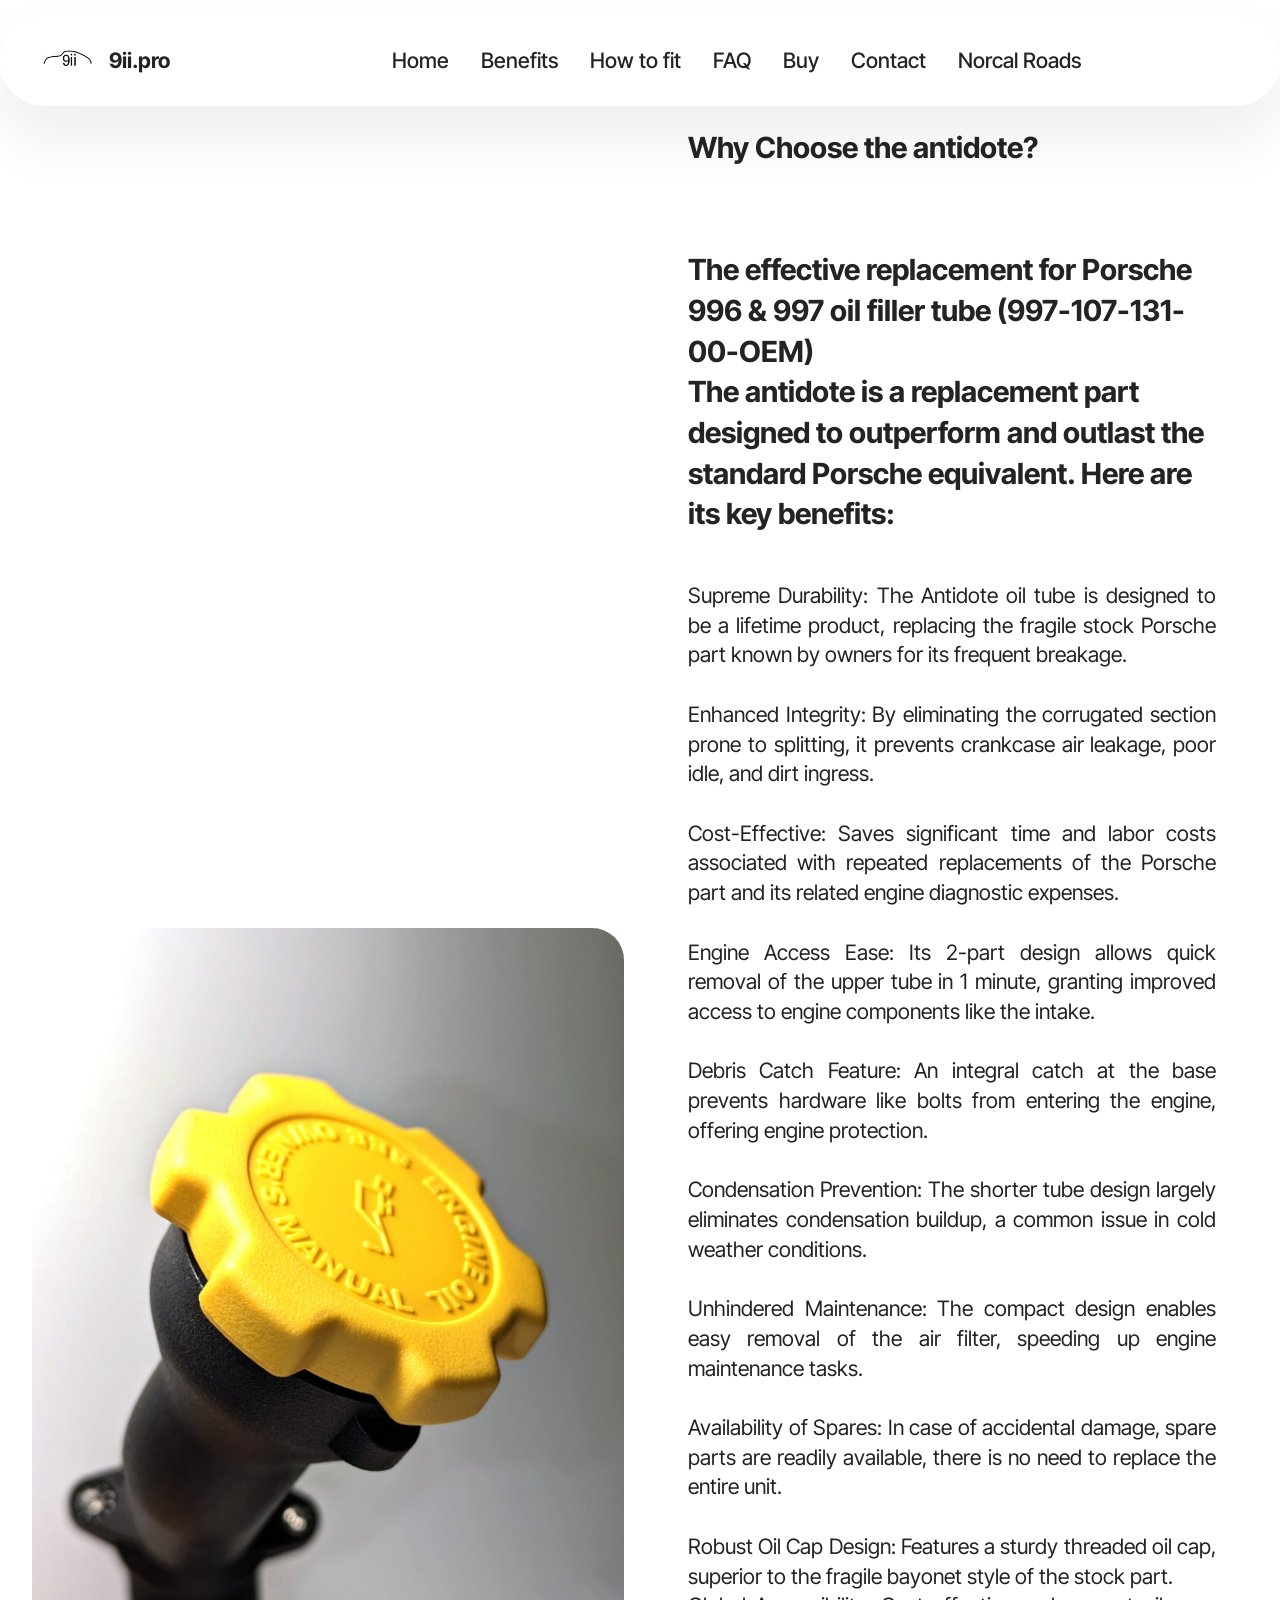
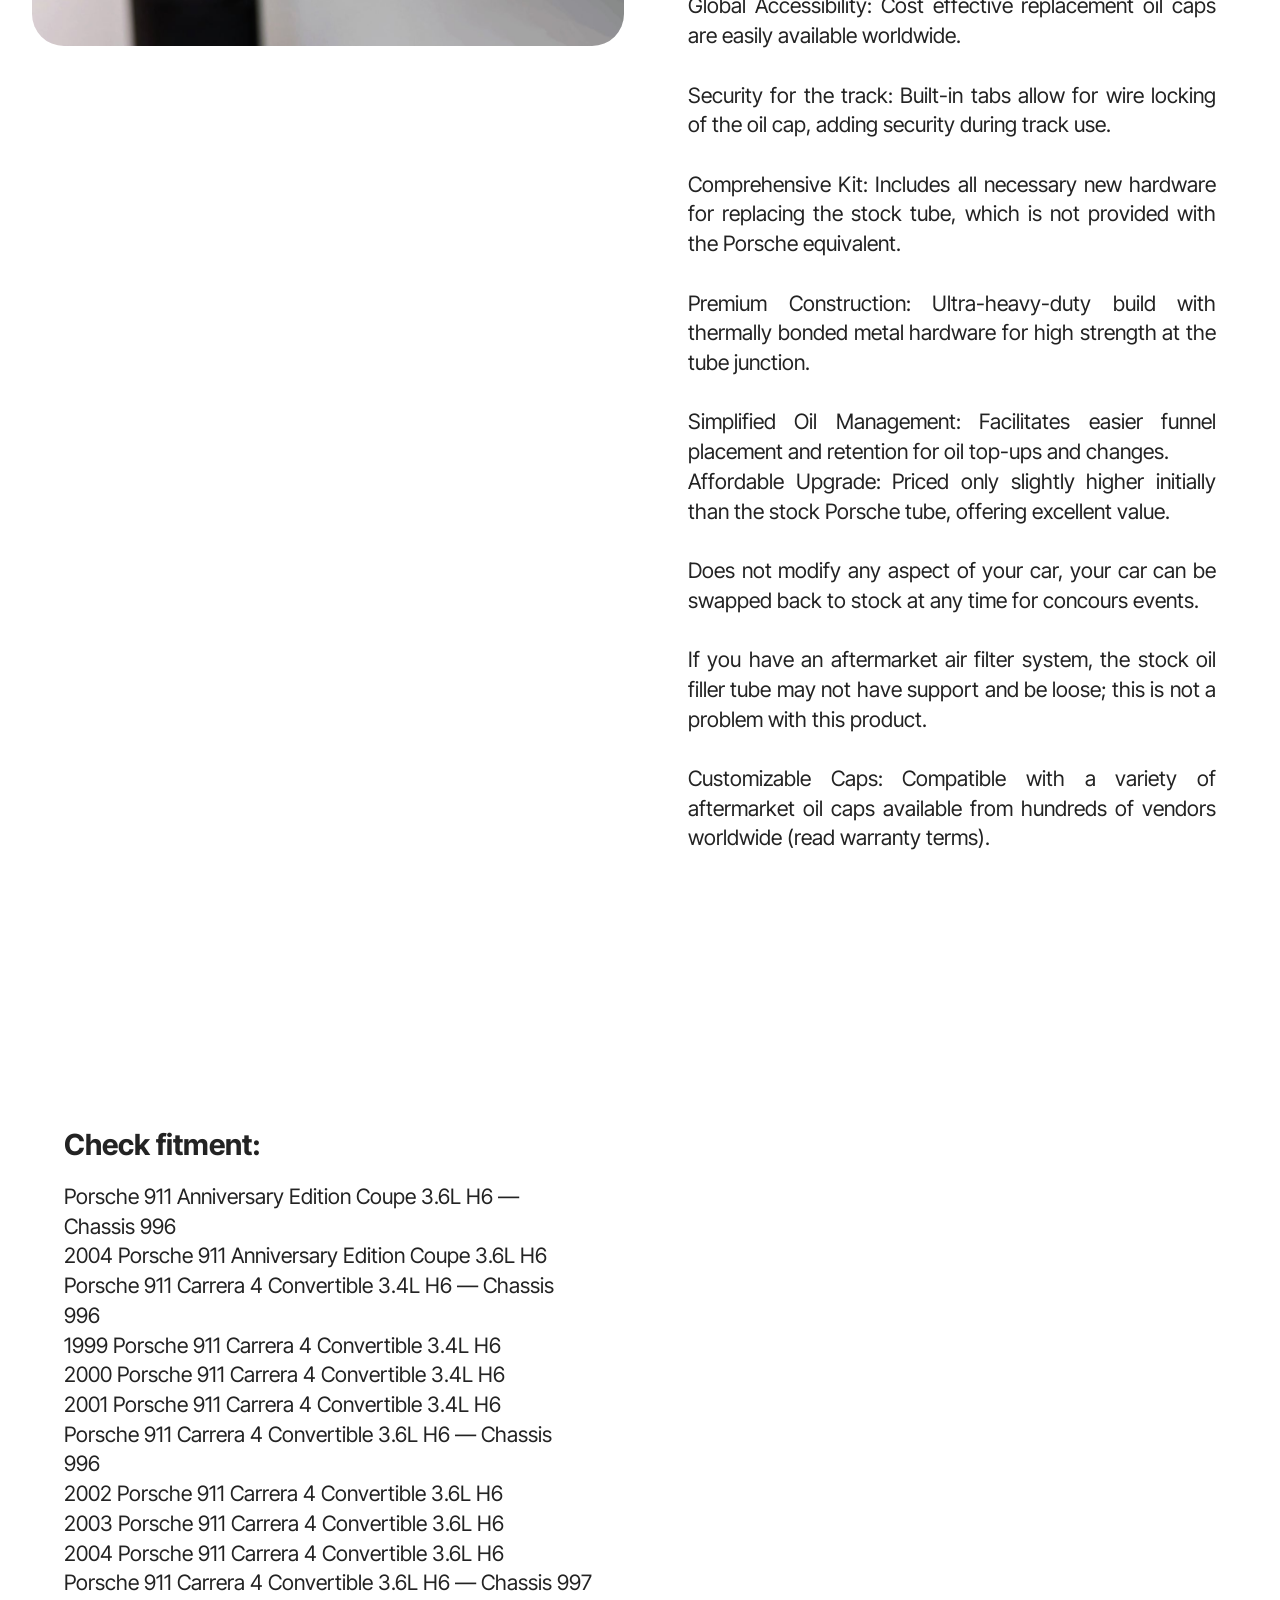
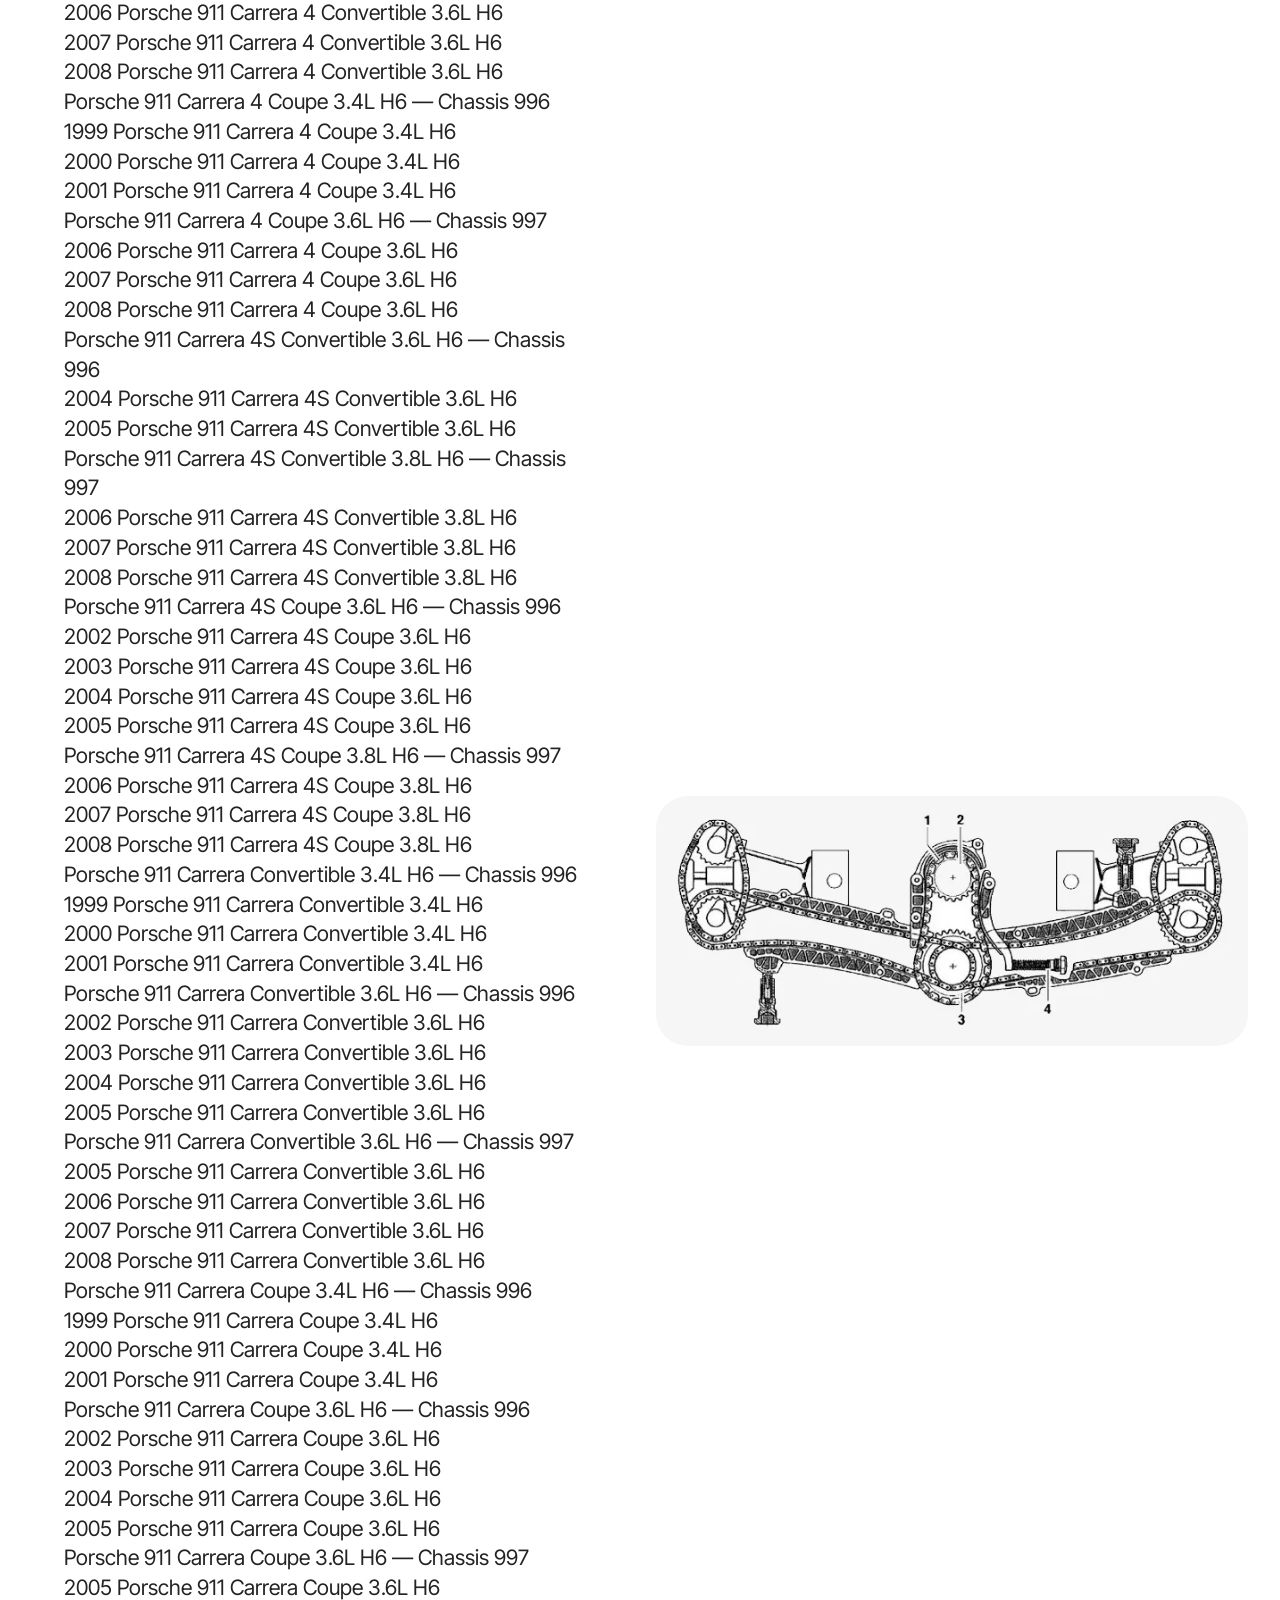
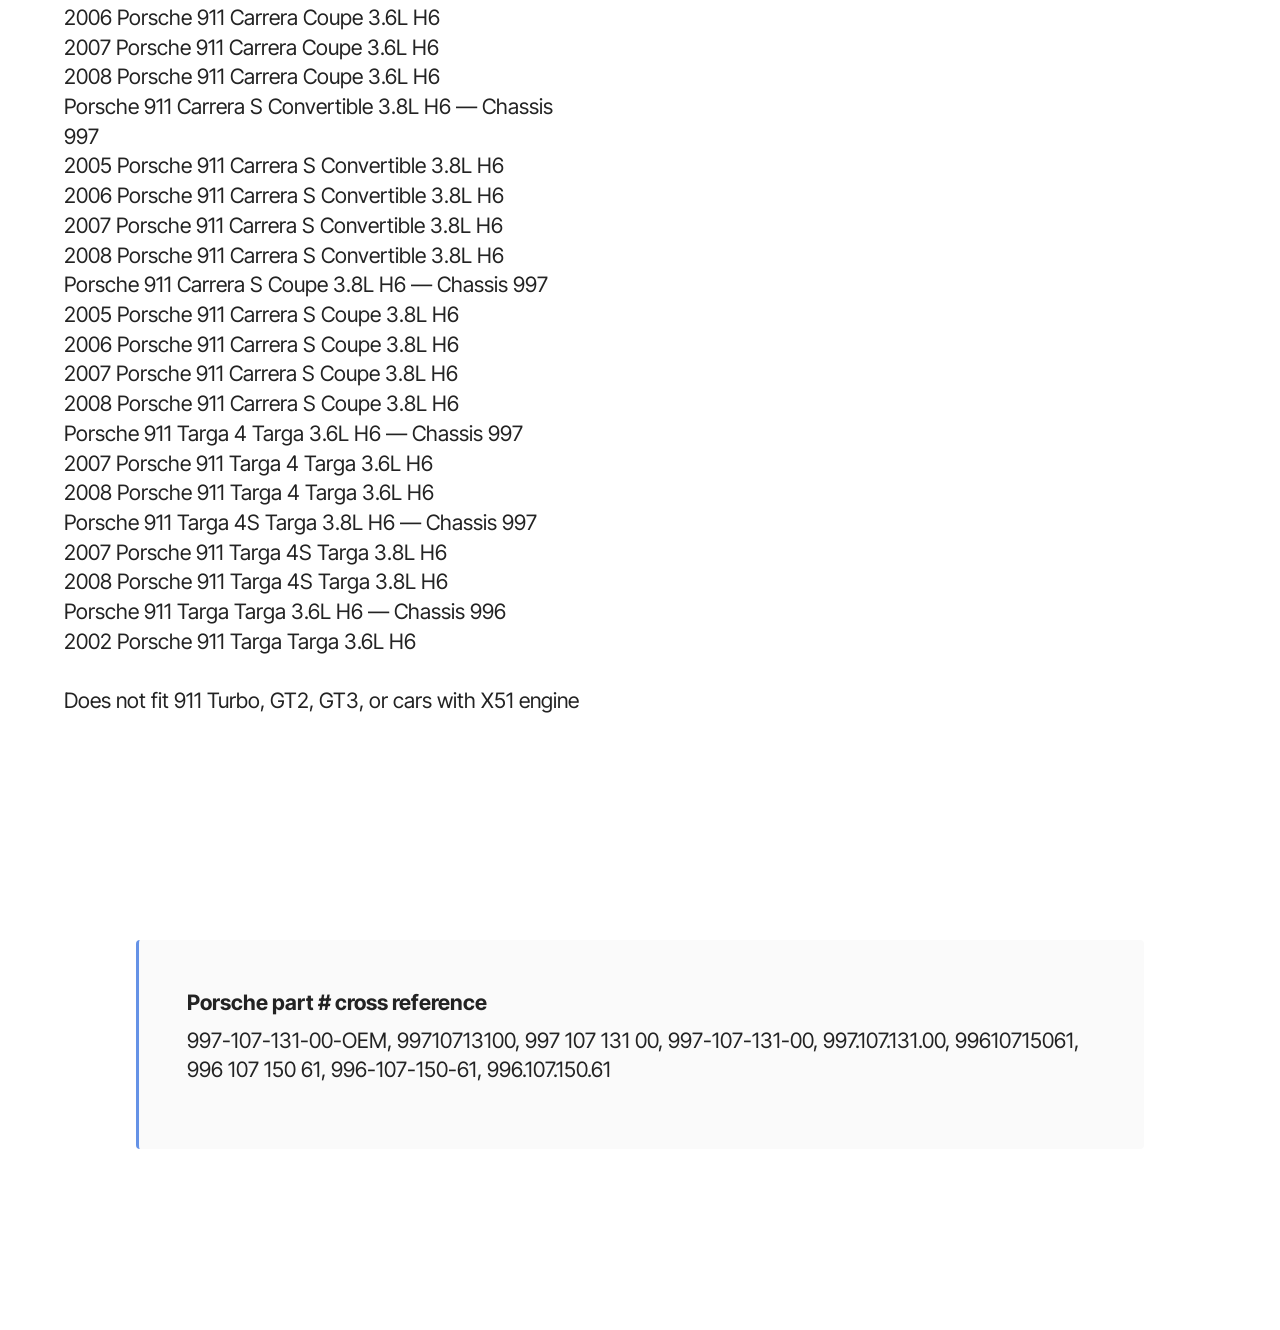
==== commit 4bd25cf7: "Add files via upload" ====
--- a/page1.html
+++ b/page1.html
@@ -18,7 +18,7 @@
   <link rel="stylesheet" href="assets/theme/css/style.css">
   <link rel="preload" href="https://fonts.googleapis.com/css?family=Inter+Tight:100,200,300,400,500,600,700,800,900,100i,200i,300i,400i,500i,600i,700i,800i,900i&display=swap" as="style" onload="this.onload=null;this.rel='stylesheet'">
   <noscript><link rel="stylesheet" href="https://fonts.googleapis.com/css?family=Inter+Tight:100,200,300,400,500,600,700,800,900,100i,200i,300i,400i,500i,600i,700i,800i,900i&display=swap"></noscript>
-  <link rel="preload" as="style" href="assets/mobirise/css/mbr-additional.css?v=FKtJyO"><link rel="stylesheet" href="assets/mobirise/css/mbr-additional.css?v=FKtJyO" type="text/css">
+  <link rel="preload" as="style" href="assets/mobirise/css/mbr-additional.css?v=H0WsHf"><link rel="stylesheet" href="assets/mobirise/css/mbr-additional.css?v=H0WsHf" type="text/css">
 
   
   
@@ -56,7 +56,7 @@
 					</li>
 					<li class="nav-item">
 						<a class="nav-link link text-black text-primary display-4" href="page2.html">How to fit</a>
-					</li><li class="nav-item"><a class="nav-link link text-black text-primary display-4" href="page3.html">FAQ</a></li><li class="nav-item"><a class="nav-link link text-black text-primary display-4" href="page4.html">Buy</a></li><li class="nav-item"><a class="nav-link link text-black text-primary display-4" href="page5.html">Contact</a></li></ul>
+					</li><li class="nav-item"><a class="nav-link link text-black text-primary display-4" href="page3.html">FAQ</a></li><li class="nav-item"><a class="nav-link link text-black text-primary display-4" href="page4.html">Buy</a></li><li class="nav-item"><a class="nav-link link text-black text-primary display-4" href="page5.html">Contact</a></li><li class="nav-item"><a class="nav-link link text-black text-primary display-4" href="page6.html">Norcal Roads</a></li></ul>
 				
 				
 			</div>
@@ -143,7 +143,7 @@
             </div>
         </div>
     </div>
-</section><section class="display-7" style="padding: 0;align-items: center;justify-content: center;flex-wrap: wrap;    align-content: center;display: flex;position: relative;height: 4rem;"><a href="https://mobiri.se/" style="flex: 1 1;height: 4rem;position: absolute;width: 100%;z-index: 1;"><img alt="" style="height: 4rem;" src="[data-uri]"></a><p style="margin: 0;text-align: center;" class="display-7">&#8204;</p><a style="z-index:1" href="https://mobirise.com/offline-website-builder.html">Offline Website Creator</a></section><script src="assets/bootstrap/js/bootstrap.bundle.min.js"></script>  <script src="assets/smoothscroll/smooth-scroll.js"></script>  <script src="assets/ytplayer/index.js"></script>  <script src="assets/dropdown/js/navbar-dropdown.js"></script>  <script src="assets/theme/js/script.js"></script>  
+</section><section class="display-7" style="padding: 0;align-items: center;justify-content: center;flex-wrap: wrap;    align-content: center;display: flex;position: relative;height: 4rem;"><a href="https://mobiri.se/" style="flex: 1 1;height: 4rem;position: absolute;width: 100%;z-index: 1;"><img alt="" style="height: 4rem;" src="[data-uri]"></a><p style="margin: 0;text-align: center;" class="display-7">&#8204;</p><a style="z-index:1" href="https://mobirise.com/drag-drop-website-builder.html">Drag and Drop Website Builder</a></section><script src="assets/bootstrap/js/bootstrap.bundle.min.js"></script>  <script src="assets/smoothscroll/smooth-scroll.js"></script>  <script src="assets/ytplayer/index.js"></script>  <script src="assets/dropdown/js/navbar-dropdown.js"></script>  <script src="assets/theme/js/script.js"></script>  
   
   
   <input name="animation" type="hidden">
--- a/assets/mobirise/css/mbr-additional.css
+++ b/assets/mobirise/css/mbr-additional.css
@@ -4547,6 +4547,59 @@
   width: 100%;
   object-fit: cover;
 }
+.cid-v9f4L0RQnG {
+  padding-top: 6rem;
+  padding-bottom: 6rem;
+  background-color: #edefeb;
+}
+.cid-v9f4L0RQnG .mbr-fallback-image.disabled {
+  display: none;
+}
+.cid-v9f4L0RQnG .mbr-fallback-image {
+  display: block;
+  background-size: cover;
+  background-position: center center;
+  width: 100%;
+  height: 100%;
+  position: absolute;
+  top: 0;
+}
+.cid-v9f4L0RQnG .card-wrapper {
+  border-radius: 4px;
+}
+@media (max-width: 767px) {
+  .cid-v9f4L0RQnG .card-wrapper {
+    padding: 1.5rem;
+  }
+}
+@media (min-width: 768px) and (max-width: 991px) {
+  .cid-v9f4L0RQnG .card-wrapper {
+    padding: 2.25rem;
+  }
+}
+@media (min-width: 992px) {
+  .cid-v9f4L0RQnG .card-wrapper {
+    padding: 4rem;
+  }
+}
+.cid-v9f4L0RQnG .wrap {
+  background: url("../../../assets/images/paypal-2000x1050.jpg");
+  background-repeat: no-repeat;
+  background-position: center;
+  background-size: cover;
+}
+.cid-v9f4L0RQnG .wrap .inner-wrap {
+  padding: 40px;
+}
+.cid-v9f4L0RQnG .card-title {
+  color: #ffffff;
+  text-align: left;
+}
+.cid-v9f4L0RQnG .mbr-text,
+.cid-v9f4L0RQnG .mbr-section-btn {
+  color: #ffffff;
+  text-align: left;
+}
 .cid-tJS6tZXiPa {
   z-index: 1000;
   width: 100%;
@@ -5157,3 +5210,717 @@
 .cid-v90wkvyniE .row {
   flex-direction: row-reverse;
 }
+.cid-tJS6tZXiPa {
+  z-index: 1000;
+  width: 100%;
+  position: relative;
+}
+.cid-tJS6tZXiPa .dropdown-item:before {
+  font-family: Moririse2 !important;
+  content: "\e966";
+  display: inline-block;
+  width: 0;
+  position: absolute;
+  left: 1rem;
+  top: 0.5rem;
+  margin-right: 0.5rem;
+  line-height: 1;
+  font-size: inherit;
+  vertical-align: middle;
+  text-align: center;
+  overflow: hidden;
+  transform: scale(0, 1);
+  transition: all 0.25s ease-in-out;
+}
+@media (max-width: 767px) {
+  .cid-tJS6tZXiPa .navbar-toggler {
+    transform: scale(0.8);
+  }
+}
+.cid-tJS6tZXiPa .navbar-brand {
+  flex-shrink: 0;
+  align-items: center;
+  margin-right: 0;
+  padding: 10px 0;
+  transition: all 0.3s;
+  word-break: break-word;
+  z-index: 1;
+}
+.cid-tJS6tZXiPa .navbar-brand img {
+  max-width: 100%;
+  max-height: 100%;
+  border-radius: 0px !important;
+}
+.cid-tJS6tZXiPa .navbar-brand .navbar-caption {
+  line-height: inherit !important;
+}
+.cid-tJS6tZXiPa .navbar-brand .navbar-logo a {
+  outline: none;
+}
+.cid-tJS6tZXiPa .navbar-nav {
+  margin: auto;
+  margin-left: 0;
+  margin-left: auto;
+}
+.cid-tJS6tZXiPa .navbar-nav .nav-item {
+  padding: 0 !important;
+  transition: .3s all !important;
+}
+.cid-tJS6tZXiPa .navbar-nav .nav-item .nav-link {
+  padding: 16px !important;
+  margin: 0 !important;
+  border-radius: 1rem !important;
+  transition: .3s all !important;
+}
+.cid-tJS6tZXiPa .navbar-nav .nav-item .nav-link:hover {
+  background-color: rgba(27, 31, 10, 0.06);
+}
+.cid-tJS6tZXiPa .navbar-nav .open .nav-link::after {
+  transform: rotate(180deg);
+}
+@media (min-width: 992px) {
+  .cid-tJS6tZXiPa .navbar-nav .open .nav-link::before {
+    content: "";
+    width: 100%;
+    height: 20px;
+    top: 100%;
+    background: transparent;
+    position: absolute;
+  }
+}
+.cid-tJS6tZXiPa .navbar-nav .dropdown-item {
+  padding: 12px !important;
+  border-radius: 0.5rem !important;
+  margin: 0 8px !important;
+  transition: .3s all !important;
+}
+.cid-tJS6tZXiPa .navbar-nav .dropdown-item:hover {
+  background-color: rgba(27, 31, 10, 0.06);
+}
+@media (min-width: 992px) {
+  .cid-tJS6tZXiPa .navbar-nav {
+    padding-left: 1.5rem;
+  }
+}
+.cid-tJS6tZXiPa .nav-link {
+  width: fit-content;
+  position: relative;
+}
+.cid-tJS6tZXiPa .navbar-logo {
+  padding-left: 2rem;
+  margin: 0 !important;
+}
+@media (max-width: 767px) {
+  .cid-tJS6tZXiPa .navbar-logo {
+    padding-left: 1rem;
+  }
+}
+.cid-tJS6tZXiPa .navbar-caption {
+  padding-left: 1rem;
+  padding-right: .5rem;
+}
+@media (max-width: 767px) {
+  .cid-tJS6tZXiPa .nav-dropdown {
+    padding-bottom: 0.5rem;
+  }
+}
+.cid-tJS6tZXiPa .nav-dropdown .link.dropdown-toggle::after {
+  margin-left: 0.5rem;
+  margin-top: 0.2rem;
+  transition: .3s all;
+}
+.cid-tJS6tZXiPa .container {
+  display: flex;
+  height: 90px;
+  padding: 0.5rem 0.6rem;
+  flex-wrap: nowrap;
+  background: rgba(255, 255, 255, 0.9) !important;
+  left: 0;
+  right: 0;
+  -webkit-box-pack: justify;
+  -ms-flex-pack: justify;
+  justify-content: flex-end;
+  -webkit-box-align: center;
+  -webkit-align-items: center;
+  -ms-flex-align: center;
+  align-items: center;
+  border-radius: 100vw;
+  margin-top: 1rem;
+  background-color: #ffffff;
+  box-shadow: 0 30px 60px 0 rgba(27, 31, 10, 0.08);
+}
+@media (max-width: 992px) {
+  .cid-tJS6tZXiPa .container {
+    padding-right: 2rem;
+  }
+}
+@media (max-width: 767px) {
+  .cid-tJS6tZXiPa .container {
+    width: 95%;
+    height: 56px !important;
+    padding-right: 1rem;
+    margin-top: 0rem;
+  }
+}
+.cid-tJS6tZXiPa .iconfont-wrapper {
+  color: #000000 !important;
+  font-size: 1.5rem;
+  padding-right: 0.5rem;
+}
+.cid-tJS6tZXiPa .dropdown-menu {
+  flex-wrap: wrap;
+  flex-direction: column;
+  max-width: 100%;
+  padding: 12px 4px !important;
+  border-radius: 1.5rem;
+  transition: .3s all !important;
+  min-width: auto;
+  background: #ffffff;
+  background: rgba(255, 255, 255, 0.9) !important;
+}
+.cid-tJS6tZXiPa .nav-item:focus,
+.cid-tJS6tZXiPa .nav-link:focus {
+  outline: none;
+}
+.cid-tJS6tZXiPa .dropdown .dropdown-menu .dropdown-item {
+  width: auto;
+  transition: all 0.25s ease-in-out;
+}
+.cid-tJS6tZXiPa .dropdown .dropdown-menu .dropdown-item::after {
+  right: 0.5rem;
+}
+.cid-tJS6tZXiPa .dropdown .dropdown-menu .dropdown-item .mbr-iconfont {
+  margin-right: 0.5rem;
+  vertical-align: sub;
+}
+.cid-tJS6tZXiPa .dropdown .dropdown-menu .dropdown-item .mbr-iconfont:before {
+  display: inline-block;
+  transform: scale(1, 1);
+  transition: all 0.25s ease-in-out;
+}
+.cid-tJS6tZXiPa .collapsed .dropdown-menu .dropdown-item:before {
+  display: none;
+}
+.cid-tJS6tZXiPa .collapsed .dropdown .dropdown-menu .dropdown-item {
+  padding: 0.235em 1.5em 0.235em 1.5em !important;
+  transition: none;
+  margin: 0 !important;
+}
+.cid-tJS6tZXiPa .navbar {
+  min-height: 90px;
+  transition: all 0.3s;
+  border-bottom: 1px solid transparent;
+  background: transparent !important;
+  padding: 0 !important;
+  border: none !important;
+  box-shadow: none !important;
+  border-radius: 0 !important;
+}
+.cid-tJS6tZXiPa .navbar.opened {
+  transition: all 0.3s;
+}
+.cid-tJS6tZXiPa .navbar .dropdown-item {
+  padding: 0.5rem 1.8rem;
+}
+.cid-tJS6tZXiPa .navbar .navbar-logo img {
+  width: auto;
+}
+.cid-tJS6tZXiPa .navbar .navbar-collapse {
+  z-index: 1;
+  justify-content: flex-end;
+}
+.cid-tJS6tZXiPa .navbar.collapsed {
+  justify-content: center;
+}
+.cid-tJS6tZXiPa .navbar.collapsed .nav-item .nav-link::before {
+  display: none;
+}
+.cid-tJS6tZXiPa .navbar.collapsed.opened .dropdown-menu {
+  top: 0;
+}
+@media (min-width: 992px) {
+  .cid-tJS6tZXiPa .navbar.collapsed.opened:not(.navbar-short) .navbar-collapse {
+    max-height: calc(98.5vh - 3rem);
+  }
+}
+.cid-tJS6tZXiPa .navbar.collapsed .dropdown-menu .dropdown-submenu {
+  left: 0 !important;
+}
+.cid-tJS6tZXiPa .navbar.collapsed .dropdown-menu .dropdown-item:after {
+  right: auto;
+}
+.cid-tJS6tZXiPa .navbar.collapsed .dropdown-menu .dropdown-toggle[data-toggle="dropdown-submenu"]:after {
+  margin-left: 0.5rem;
+  margin-top: 0.2rem;
+  border-top: 0.35em solid;
+  border-right: 0.35em solid transparent;
+  border-left: 0.35em solid transparent;
+  border-bottom: 0;
+  top: 41%;
+}
+.cid-tJS6tZXiPa .navbar.collapsed ul.navbar-nav li {
+  margin: auto;
+}
+.cid-tJS6tZXiPa .navbar.collapsed .dropdown-menu .dropdown-item {
+  padding: 0.25rem 1.5rem;
+  text-align: center;
+}
+.cid-tJS6tZXiPa .navbar.collapsed .icons-menu {
+  padding-left: 0;
+  padding-right: 0;
+  padding-top: 0.5rem;
+  padding-bottom: 0.5rem;
+}
+@media (max-width: 767px) {
+  .cid-tJS6tZXiPa .navbar {
+    min-height: 72px;
+  }
+  .cid-tJS6tZXiPa .navbar .navbar-logo img {
+    height: 2rem !important;
+  }
+}
+@media (max-width: 991px) {
+  .cid-tJS6tZXiPa .navbar .nav-item .nav-link::before {
+    display: none;
+  }
+  .cid-tJS6tZXiPa .navbar.opened .dropdown-menu {
+    top: 0;
+  }
+  .cid-tJS6tZXiPa .navbar .dropdown-menu .dropdown-submenu {
+    left: 0 !important;
+  }
+  .cid-tJS6tZXiPa .navbar .dropdown-menu .dropdown-item:after {
+    right: auto;
+  }
+  .cid-tJS6tZXiPa .navbar .dropdown-menu .dropdown-toggle[data-toggle="dropdown-submenu"]:after {
+    margin-left: 0.5rem;
+    margin-top: 0.2rem;
+    border-top: 0.35em solid;
+    border-right: 0.35em solid transparent;
+    border-left: 0.35em solid transparent;
+    border-bottom: 0;
+    top: 40%;
+  }
+  .cid-tJS6tZXiPa .navbar .dropdown-menu .dropdown-item {
+    padding: 0.25rem 1.5rem !important;
+    text-align: center;
+  }
+  .cid-tJS6tZXiPa .navbar .navbar-brand {
+    flex-shrink: initial;
+    flex-basis: auto;
+    word-break: break-word;
+    padding-right: 10px;
+  }
+  .cid-tJS6tZXiPa .navbar .navbar-toggler {
+    flex-basis: auto;
+  }
+  .cid-tJS6tZXiPa .navbar .icons-menu {
+    padding-left: 0;
+    padding-top: 0.5rem;
+    padding-bottom: 0.5rem;
+  }
+}
+.cid-tJS6tZXiPa .navbar.navbar-short .navbar-logo img {
+  height: 2rem;
+}
+.cid-tJS6tZXiPa .dropdown-item.active,
+.cid-tJS6tZXiPa .dropdown-item:active {
+  background-color: transparent;
+}
+.cid-tJS6tZXiPa .navbar-expand-lg .navbar-nav .nav-link {
+  padding: 0;
+}
+.cid-tJS6tZXiPa .nav-dropdown .link.dropdown-toggle {
+  margin-right: 1.667em;
+}
+.cid-tJS6tZXiPa .nav-dropdown .link.dropdown-toggle[aria-expanded="true"] {
+  margin-right: 0;
+  padding: 0.667em 1.667em;
+}
+.cid-tJS6tZXiPa .navbar.navbar-expand-lg .dropdown .dropdown-menu {
+  background: #ffffff;
+}
+.cid-tJS6tZXiPa .navbar.navbar-expand-lg .dropdown .dropdown-menu .dropdown-submenu {
+  margin: 0;
+  left: 105%;
+  transform: none;
+  top: -12px;
+}
+.cid-tJS6tZXiPa .navbar .dropdown.open > .dropdown-menu {
+  display: flex;
+}
+.cid-tJS6tZXiPa ul.navbar-nav {
+  flex-wrap: wrap;
+}
+.cid-tJS6tZXiPa .navbar-buttons {
+  text-align: center;
+  min-width: 140px;
+}
+@media (max-width: 992px) {
+  .cid-tJS6tZXiPa .navbar-buttons {
+    text-align: left;
+  }
+}
+.cid-tJS6tZXiPa button.navbar-toggler {
+  outline: none;
+  width: 31px;
+  height: 20px;
+  cursor: pointer;
+  transition: all 0.2s;
+  position: relative;
+  align-self: center;
+}
+.cid-tJS6tZXiPa button.navbar-toggler .hamburger span {
+  position: absolute;
+  right: 0;
+  width: 30px;
+  height: 2px;
+  border-right: 5px;
+  background-color: #000000;
+}
+.cid-tJS6tZXiPa button.navbar-toggler .hamburger span:nth-child(1) {
+  top: 0;
+  transition: all 0.2s;
+}
+.cid-tJS6tZXiPa button.navbar-toggler .hamburger span:nth-child(2) {
+  top: 8px;
+  transition: all 0.15s;
+}
+.cid-tJS6tZXiPa button.navbar-toggler .hamburger span:nth-child(3) {
+  top: 8px;
+  transition: all 0.15s;
+}
+.cid-tJS6tZXiPa button.navbar-toggler .hamburger span:nth-child(4) {
+  top: 16px;
+  transition: all 0.2s;
+}
+.cid-tJS6tZXiPa nav.opened .hamburger span:nth-child(1) {
+  top: 8px;
+  width: 0;
+  opacity: 0;
+  right: 50%;
+  transition: all 0.2s;
+}
+.cid-tJS6tZXiPa nav.opened .hamburger span:nth-child(2) {
+  transform: rotate(45deg);
+  transition: all 0.25s;
+}
+.cid-tJS6tZXiPa nav.opened .hamburger span:nth-child(3) {
+  transform: rotate(-45deg);
+  transition: all 0.25s;
+}
+.cid-tJS6tZXiPa nav.opened .hamburger span:nth-child(4) {
+  top: 8px;
+  width: 0;
+  opacity: 0;
+  right: 50%;
+  transition: all 0.2s;
+}
+.cid-tJS6tZXiPa .navbar-dropdown {
+  padding: 0 1rem;
+}
+.cid-tJS6tZXiPa a.nav-link {
+  display: flex;
+  align-items: center;
+  justify-content: center;
+}
+.cid-tJS6tZXiPa .icons-menu {
+  flex-wrap: nowrap;
+  display: flex;
+  justify-content: center;
+  padding-left: 1rem;
+  padding-right: 1rem;
+  padding-top: 0.3rem;
+  text-align: center;
+}
+@media (max-width: 992px) {
+  .cid-tJS6tZXiPa .icons-menu {
+    justify-content: flex-start;
+    margin-bottom: .5rem;
+  }
+}
+@media screen and (-ms-high-contrast: active), (-ms-high-contrast: none) {
+  .cid-tJS6tZXiPa .navbar {
+    height: 70px;
+  }
+  .cid-tJS6tZXiPa .navbar.opened {
+    height: auto;
+  }
+  .cid-tJS6tZXiPa .nav-item .nav-link:hover::before {
+    width: 175%;
+    max-width: calc(100% + 2rem);
+    left: -1rem;
+  }
+}
+.cid-tJS6tZXiPa .navbar .dropdown > .dropdown-menu {
+  display: none;
+  width: max-content;
+  max-width: 500px !important;
+  transform: translateX(-50%);
+  top: calc(100% + 20px);
+  left: 50%;
+}
+.cid-tJS6tZXiPa .navbar .dropdown > .dropdown-menu .dropdown-item {
+  line-height: 1 !important;
+}
+.cid-tJS6tZXiPa .navbar .dropdown > .dropdown-menu .dropdown .dropdown-item {
+  align-items: center;
+  display: flex;
+  height: max-content !important;
+  min-height: max-content !important;
+}
+.cid-tJS6tZXiPa .navbar .dropdown > .dropdown-menu .dropdown .dropdown-item::after {
+  display: inline-block;
+  position: static;
+  margin-left: 0.5rem;
+  margin-top: 0;
+  margin-right: 0;
+  margin-bottom: 0;
+  transition: .3s all;
+  transform: rotate(-90deg);
+}
+.cid-tJS6tZXiPa .navbar .dropdown > .dropdown-menu .dropdown.open .dropdown-item::after {
+  transform: rotate(0deg);
+}
+.cid-tJS6tZXiPa .mbr-section-btn {
+  margin: -0.6rem -0.6rem;
+}
+.cid-tJS6tZXiPa .navbar-toggler {
+  margin-left: 12px;
+  margin-right: 8px;
+  order: 1000;
+}
+@media (max-width: 991px) {
+  .cid-tJS6tZXiPa .navbar-brand {
+    margin-right: auto;
+  }
+  .cid-tJS6tZXiPa .navbar-collapse {
+    z-index: -1 !important;
+    position: absolute;
+    top: 110%;
+    left: 0;
+    width: 100%;
+    padding: 1rem;
+    border-radius: 1.5rem;
+    background: #ffffff;
+    opacity: 1;
+    border-color: rgba(255, 255, 255, 0.9) !important;
+    background: rgba(255, 255, 255, 0.9) !important;
+    backdrop-filter: blur(8px);
+  }
+  .cid-tJS6tZXiPa .navbar-nav .nav-item .nav-link::after {
+    margin-left: 10px;
+  }
+  .cid-tJS6tZXiPa .navbar-nav .dropdown-item:hover {
+    background-color: rgba(27, 31, 10, 0.06);
+  }
+  .cid-tJS6tZXiPa .navbar .dropdown > .dropdown-menu {
+    max-width: 100% !important;
+    transform: translateX(0);
+    top: 10px;
+    left: 0;
+    padding: 8px !important;
+    border-radius: 1rem;
+    background-color: rgba(27, 31, 10, 0.04) !important;
+  }
+  .cid-tJS6tZXiPa .navbar .dropdown > .dropdown-menu .dropdown-item {
+    padding: 8px !important;
+    line-height: 1 !important;
+    margin-bottom: 4px !important;
+  }
+  .cid-tJS6tZXiPa .navbar .dropdown > .dropdown-menu .dropdown .dropdown-item {
+    align-items: center;
+    display: flex;
+    height: max-content !important;
+    min-height: max-content !important;
+  }
+  .cid-tJS6tZXiPa .navbar .dropdown > .dropdown-menu .dropdown .dropdown-item::after {
+    display: inline-block;
+    position: static;
+    margin-left: 0.5rem;
+    margin-top: 0;
+    margin-right: 0;
+    margin-bottom: 0;
+    transition: .3s all;
+    transform: rotate(0deg);
+  }
+  .cid-tJS6tZXiPa .navbar .dropdown > .dropdown-menu .dropdown.open .dropdown-item::after {
+    transform: rotate(180deg);
+  }
+  .cid-tJS6tZXiPa .navbar .dropdown > .dropdown-menu .dropdown-submenu {
+    position: static;
+    width: 100%;
+    max-width: 100% !important;
+    transform: translateX(0) !important;
+    top: 0;
+    left: 0;
+    padding: 8px !important;
+    border-radius: 1rem;
+    background-color: rgba(27, 31, 10, 0.04) !important;
+  }
+  .cid-tJS6tZXiPa .navbar .dropdown.open > .dropdown-menu {
+    display: flex !important;
+    flex-direction: column;
+    align-items: flex-start;
+  }
+}
+@media (max-width: 575px) {
+  .cid-tJS6tZXiPa .navbar-collapse {
+    padding: 1rem;
+  }
+}
+.cid-v9hPr5sNNM {
+  padding-top: 6rem;
+  padding-bottom: 6rem;
+  background-color: #ffffff;
+}
+.cid-v9hPr5sNNM .mbr-fallback-image.disabled {
+  display: none;
+}
+.cid-v9hPr5sNNM .mbr-fallback-image {
+  display: block;
+  background-size: cover;
+  background-position: center center;
+  width: 100%;
+  height: 100%;
+  position: absolute;
+  top: 0;
+}
+.cid-v9hPr5sNNM .row {
+  flex-direction: row-reverse;
+}
+.cid-v9hPP03Z0m {
+  padding-top: 5rem;
+  padding-bottom: 5rem;
+  background-color: #ffffff;
+}
+.cid-v9hPP03Z0m .mbr-fallback-image.disabled {
+  display: none;
+}
+.cid-v9hPP03Z0m .mbr-fallback-image {
+  display: block;
+  background-size: cover;
+  background-position: center center;
+  width: 100%;
+  height: 100%;
+  position: absolute;
+  top: 0;
+}
+.cid-v9hPP03Z0m .row {
+  align-items: stretch;
+  justify-content: center;
+}
+.cid-v9hPP03Z0m .row .img-item {
+  display: -webkit-flex;
+  flex-direction: column;
+  justify-content: center;
+  width: 100%;
+}
+.cid-v9hPP03Z0m .row .img-item img {
+  width: 100%;
+  object-fit: cover;
+  min-height: 1px;
+}
+.cid-v9hPP03Z0m img,
+.cid-v9hPP03Z0m .item-img {
+  width: 100%;
+  object-position: 50% top;
+  height: 500px;
+  object-fit: cover;
+}
+@media (max-width: 767px) {
+  .cid-v9hPP03Z0m img,
+  .cid-v9hPP03Z0m .item-img {
+    max-height: 350px;
+  }
+}
+.cid-v9hRu3rurM {
+  padding-top: 5rem;
+  padding-bottom: 5rem;
+  background-color: #ffffff;
+}
+.cid-v9hRu3rurM .mbr-fallback-image.disabled {
+  display: none;
+}
+.cid-v9hRu3rurM .mbr-fallback-image {
+  display: block;
+  background-size: cover;
+  background-position: center center;
+  width: 100%;
+  height: 100%;
+  position: absolute;
+  top: 0;
+}
+.cid-v9hRu3rurM .row {
+  align-items: stretch;
+  justify-content: center;
+}
+.cid-v9hRu3rurM .row .img-item {
+  display: -webkit-flex;
+  flex-direction: column;
+  justify-content: center;
+  width: 100%;
+}
+.cid-v9hRu3rurM .row .img-item img {
+  width: 100%;
+  object-fit: cover;
+  min-height: 1px;
+}
+.cid-v9hRu3rurM img,
+.cid-v9hRu3rurM .item-img {
+  width: 100%;
+  object-position: 50% top;
+  height: 500px;
+  object-fit: cover;
+}
+@media (max-width: 767px) {
+  .cid-v9hRu3rurM img,
+  .cid-v9hRu3rurM .item-img {
+    max-height: 350px;
+  }
+}
+.cid-v9hTwcMfbT {
+  padding-top: 5rem;
+  padding-bottom: 5rem;
+  background-color: #ffffff;
+}
+.cid-v9hTwcMfbT .mbr-fallback-image.disabled {
+  display: none;
+}
+.cid-v9hTwcMfbT .mbr-fallback-image {
+  display: block;
+  background-size: cover;
+  background-position: center center;
+  width: 100%;
+  height: 100%;
+  position: absolute;
+  top: 0;
+}
+.cid-v9hTwcMfbT .row {
+  align-items: stretch;
+  justify-content: center;
+}
+.cid-v9hTwcMfbT .row .img-item {
+  display: -webkit-flex;
+  flex-direction: column;
+  justify-content: center;
+  width: 100%;
+}
+.cid-v9hTwcMfbT .row .img-item img {
+  width: 100%;
+  object-fit: cover;
+  min-height: 1px;
+}
+.cid-v9hTwcMfbT img,
+.cid-v9hTwcMfbT .item-img {
+  width: 100%;
+  object-position: 50% top;
+  height: 500px;
+  object-fit: cover;
+}
+@media (max-width: 767px) {
+  .cid-v9hTwcMfbT img,
+  .cid-v9hTwcMfbT .item-img {
+    max-height: 350px;
+  }
+}
--- a/assets/mobirise/css/mbr-additional.css
+++ b/assets/mobirise/css/mbr-additional.css
@@ -4547,6 +4547,59 @@
   width: 100%;
   object-fit: cover;
 }
+.cid-v9f4L0RQnG {
+  padding-top: 6rem;
+  padding-bottom: 6rem;
+  background-color: #edefeb;
+}
+.cid-v9f4L0RQnG .mbr-fallback-image.disabled {
+  display: none;
+}
+.cid-v9f4L0RQnG .mbr-fallback-image {
+  display: block;
+  background-size: cover;
+  background-position: center center;
+  width: 100%;
+  height: 100%;
+  position: absolute;
+  top: 0;
+}
+.cid-v9f4L0RQnG .card-wrapper {
+  border-radius: 4px;
+}
+@media (max-width: 767px) {
+  .cid-v9f4L0RQnG .card-wrapper {
+    padding: 1.5rem;
+  }
+}
+@media (min-width: 768px) and (max-width: 991px) {
+  .cid-v9f4L0RQnG .card-wrapper {
+    padding: 2.25rem;
+  }
+}
+@media (min-width: 992px) {
+  .cid-v9f4L0RQnG .card-wrapper {
+    padding: 4rem;
+  }
+}
+.cid-v9f4L0RQnG .wrap {
+  background: url("../../../assets/images/paypal-2000x1050.jpg");
+  background-repeat: no-repeat;
+  background-position: center;
+  background-size: cover;
+}
+.cid-v9f4L0RQnG .wrap .inner-wrap {
+  padding: 40px;
+}
+.cid-v9f4L0RQnG .card-title {
+  color: #ffffff;
+  text-align: left;
+}
+.cid-v9f4L0RQnG .mbr-text,
+.cid-v9f4L0RQnG .mbr-section-btn {
+  color: #ffffff;
+  text-align: left;
+}
 .cid-tJS6tZXiPa {
   z-index: 1000;
   width: 100%;
@@ -5157,3 +5210,717 @@
 .cid-v90wkvyniE .row {
   flex-direction: row-reverse;
 }
+.cid-tJS6tZXiPa {
+  z-index: 1000;
+  width: 100%;
+  position: relative;
+}
+.cid-tJS6tZXiPa .dropdown-item:before {
+  font-family: Moririse2 !important;
+  content: "\e966";
+  display: inline-block;
+  width: 0;
+  position: absolute;
+  left: 1rem;
+  top: 0.5rem;
+  margin-right: 0.5rem;
+  line-height: 1;
+  font-size: inherit;
+  vertical-align: middle;
+  text-align: center;
+  overflow: hidden;
+  transform: scale(0, 1);
+  transition: all 0.25s ease-in-out;
+}
+@media (max-width: 767px) {
+  .cid-tJS6tZXiPa .navbar-toggler {
+    transform: scale(0.8);
+  }
+}
+.cid-tJS6tZXiPa .navbar-brand {
+  flex-shrink: 0;
+  align-items: center;
+  margin-right: 0;
+  padding: 10px 0;
+  transition: all 0.3s;
+  word-break: break-word;
+  z-index: 1;
+}
+.cid-tJS6tZXiPa .navbar-brand img {
+  max-width: 100%;
+  max-height: 100%;
+  border-radius: 0px !important;
+}
+.cid-tJS6tZXiPa .navbar-brand .navbar-caption {
+  line-height: inherit !important;
+}
+.cid-tJS6tZXiPa .navbar-brand .navbar-logo a {
+  outline: none;
+}
+.cid-tJS6tZXiPa .navbar-nav {
+  margin: auto;
+  margin-left: 0;
+  margin-left: auto;
+}
+.cid-tJS6tZXiPa .navbar-nav .nav-item {
+  padding: 0 !important;
+  transition: .3s all !important;
+}
+.cid-tJS6tZXiPa .navbar-nav .nav-item .nav-link {
+  padding: 16px !important;
+  margin: 0 !important;
+  border-radius: 1rem !important;
+  transition: .3s all !important;
+}
+.cid-tJS6tZXiPa .navbar-nav .nav-item .nav-link:hover {
+  background-color: rgba(27, 31, 10, 0.06);
+}
+.cid-tJS6tZXiPa .navbar-nav .open .nav-link::after {
+  transform: rotate(180deg);
+}
+@media (min-width: 992px) {
+  .cid-tJS6tZXiPa .navbar-nav .open .nav-link::before {
+    content: "";
+    width: 100%;
+    height: 20px;
+    top: 100%;
+    background: transparent;
+    position: absolute;
+  }
+}
+.cid-tJS6tZXiPa .navbar-nav .dropdown-item {
+  padding: 12px !important;
+  border-radius: 0.5rem !important;
+  margin: 0 8px !important;
+  transition: .3s all !important;
+}
+.cid-tJS6tZXiPa .navbar-nav .dropdown-item:hover {
+  background-color: rgba(27, 31, 10, 0.06);
+}
+@media (min-width: 992px) {
+  .cid-tJS6tZXiPa .navbar-nav {
+    padding-left: 1.5rem;
+  }
+}
+.cid-tJS6tZXiPa .nav-link {
+  width: fit-content;
+  position: relative;
+}
+.cid-tJS6tZXiPa .navbar-logo {
+  padding-left: 2rem;
+  margin: 0 !important;
+}
+@media (max-width: 767px) {
+  .cid-tJS6tZXiPa .navbar-logo {
+    padding-left: 1rem;
+  }
+}
+.cid-tJS6tZXiPa .navbar-caption {
+  padding-left: 1rem;
+  padding-right: .5rem;
+}
+@media (max-width: 767px) {
+  .cid-tJS6tZXiPa .nav-dropdown {
+    padding-bottom: 0.5rem;
+  }
+}
+.cid-tJS6tZXiPa .nav-dropdown .link.dropdown-toggle::after {
+  margin-left: 0.5rem;
+  margin-top: 0.2rem;
+  transition: .3s all;
+}
+.cid-tJS6tZXiPa .container {
+  display: flex;
+  height: 90px;
+  padding: 0.5rem 0.6rem;
+  flex-wrap: nowrap;
+  background: rgba(255, 255, 255, 0.9) !important;
+  left: 0;
+  right: 0;
+  -webkit-box-pack: justify;
+  -ms-flex-pack: justify;
+  justify-content: flex-end;
+  -webkit-box-align: center;
+  -webkit-align-items: center;
+  -ms-flex-align: center;
+  align-items: center;
+  border-radius: 100vw;
+  margin-top: 1rem;
+  background-color: #ffffff;
+  box-shadow: 0 30px 60px 0 rgba(27, 31, 10, 0.08);
+}
+@media (max-width: 992px) {
+  .cid-tJS6tZXiPa .container {
+    padding-right: 2rem;
+  }
+}
+@media (max-width: 767px) {
+  .cid-tJS6tZXiPa .container {
+    width: 95%;
+    height: 56px !important;
+    padding-right: 1rem;
+    margin-top: 0rem;
+  }
+}
+.cid-tJS6tZXiPa .iconfont-wrapper {
+  color: #000000 !important;
+  font-size: 1.5rem;
+  padding-right: 0.5rem;
+}
+.cid-tJS6tZXiPa .dropdown-menu {
+  flex-wrap: wrap;
+  flex-direction: column;
+  max-width: 100%;
+  padding: 12px 4px !important;
+  border-radius: 1.5rem;
+  transition: .3s all !important;
+  min-width: auto;
+  background: #ffffff;
+  background: rgba(255, 255, 255, 0.9) !important;
+}
+.cid-tJS6tZXiPa .nav-item:focus,
+.cid-tJS6tZXiPa .nav-link:focus {
+  outline: none;
+}
+.cid-tJS6tZXiPa .dropdown .dropdown-menu .dropdown-item {
+  width: auto;
+  transition: all 0.25s ease-in-out;
+}
+.cid-tJS6tZXiPa .dropdown .dropdown-menu .dropdown-item::after {
+  right: 0.5rem;
+}
+.cid-tJS6tZXiPa .dropdown .dropdown-menu .dropdown-item .mbr-iconfont {
+  margin-right: 0.5rem;
+  vertical-align: sub;
+}
+.cid-tJS6tZXiPa .dropdown .dropdown-menu .dropdown-item .mbr-iconfont:before {
+  display: inline-block;
+  transform: scale(1, 1);
+  transition: all 0.25s ease-in-out;
+}
+.cid-tJS6tZXiPa .collapsed .dropdown-menu .dropdown-item:before {
+  display: none;
+}
+.cid-tJS6tZXiPa .collapsed .dropdown .dropdown-menu .dropdown-item {
+  padding: 0.235em 1.5em 0.235em 1.5em !important;
+  transition: none;
+  margin: 0 !important;
+}
+.cid-tJS6tZXiPa .navbar {
+  min-height: 90px;
+  transition: all 0.3s;
+  border-bottom: 1px solid transparent;
+  background: transparent !important;
+  padding: 0 !important;
+  border: none !important;
+  box-shadow: none !important;
+  border-radius: 0 !important;
+}
+.cid-tJS6tZXiPa .navbar.opened {
+  transition: all 0.3s;
+}
+.cid-tJS6tZXiPa .navbar .dropdown-item {
+  padding: 0.5rem 1.8rem;
+}
+.cid-tJS6tZXiPa .navbar .navbar-logo img {
+  width: auto;
+}
+.cid-tJS6tZXiPa .navbar .navbar-collapse {
+  z-index: 1;
+  justify-content: flex-end;
+}
+.cid-tJS6tZXiPa .navbar.collapsed {
+  justify-content: center;
+}
+.cid-tJS6tZXiPa .navbar.collapsed .nav-item .nav-link::before {
+  display: none;
+}
+.cid-tJS6tZXiPa .navbar.collapsed.opened .dropdown-menu {
+  top: 0;
+}
+@media (min-width: 992px) {
+  .cid-tJS6tZXiPa .navbar.collapsed.opened:not(.navbar-short) .navbar-collapse {
+    max-height: calc(98.5vh - 3rem);
+  }
+}
+.cid-tJS6tZXiPa .navbar.collapsed .dropdown-menu .dropdown-submenu {
+  left: 0 !important;
+}
+.cid-tJS6tZXiPa .navbar.collapsed .dropdown-menu .dropdown-item:after {
+  right: auto;
+}
+.cid-tJS6tZXiPa .navbar.collapsed .dropdown-menu .dropdown-toggle[data-toggle="dropdown-submenu"]:after {
+  margin-left: 0.5rem;
+  margin-top: 0.2rem;
+  border-top: 0.35em solid;
+  border-right: 0.35em solid transparent;
+  border-left: 0.35em solid transparent;
+  border-bottom: 0;
+  top: 41%;
+}
+.cid-tJS6tZXiPa .navbar.collapsed ul.navbar-nav li {
+  margin: auto;
+}
+.cid-tJS6tZXiPa .navbar.collapsed .dropdown-menu .dropdown-item {
+  padding: 0.25rem 1.5rem;
+  text-align: center;
+}
+.cid-tJS6tZXiPa .navbar.collapsed .icons-menu {
+  padding-left: 0;
+  padding-right: 0;
+  padding-top: 0.5rem;
+  padding-bottom: 0.5rem;
+}
+@media (max-width: 767px) {
+  .cid-tJS6tZXiPa .navbar {
+    min-height: 72px;
+  }
+  .cid-tJS6tZXiPa .navbar .navbar-logo img {
+    height: 2rem !important;
+  }
+}
+@media (max-width: 991px) {
+  .cid-tJS6tZXiPa .navbar .nav-item .nav-link::before {
+    display: none;
+  }
+  .cid-tJS6tZXiPa .navbar.opened .dropdown-menu {
+    top: 0;
+  }
+  .cid-tJS6tZXiPa .navbar .dropdown-menu .dropdown-submenu {
+    left: 0 !important;
+  }
+  .cid-tJS6tZXiPa .navbar .dropdown-menu .dropdown-item:after {
+    right: auto;
+  }
+  .cid-tJS6tZXiPa .navbar .dropdown-menu .dropdown-toggle[data-toggle="dropdown-submenu"]:after {
+    margin-left: 0.5rem;
+    margin-top: 0.2rem;
+    border-top: 0.35em solid;
+    border-right: 0.35em solid transparent;
+    border-left: 0.35em solid transparent;
+    border-bottom: 0;
+    top: 40%;
+  }
+  .cid-tJS6tZXiPa .navbar .dropdown-menu .dropdown-item {
+    padding: 0.25rem 1.5rem !important;
+    text-align: center;
+  }
+  .cid-tJS6tZXiPa .navbar .navbar-brand {
+    flex-shrink: initial;
+    flex-basis: auto;
+    word-break: break-word;
+    padding-right: 10px;
+  }
+  .cid-tJS6tZXiPa .navbar .navbar-toggler {
+    flex-basis: auto;
+  }
+  .cid-tJS6tZXiPa .navbar .icons-menu {
+    padding-left: 0;
+    padding-top: 0.5rem;
+    padding-bottom: 0.5rem;
+  }
+}
+.cid-tJS6tZXiPa .navbar.navbar-short .navbar-logo img {
+  height: 2rem;
+}
+.cid-tJS6tZXiPa .dropdown-item.active,
+.cid-tJS6tZXiPa .dropdown-item:active {
+  background-color: transparent;
+}
+.cid-tJS6tZXiPa .navbar-expand-lg .navbar-nav .nav-link {
+  padding: 0;
+}
+.cid-tJS6tZXiPa .nav-dropdown .link.dropdown-toggle {
+  margin-right: 1.667em;
+}
+.cid-tJS6tZXiPa .nav-dropdown .link.dropdown-toggle[aria-expanded="true"] {
+  margin-right: 0;
+  padding: 0.667em 1.667em;
+}
+.cid-tJS6tZXiPa .navbar.navbar-expand-lg .dropdown .dropdown-menu {
+  background: #ffffff;
+}
+.cid-tJS6tZXiPa .navbar.navbar-expand-lg .dropdown .dropdown-menu .dropdown-submenu {
+  margin: 0;
+  left: 105%;
+  transform: none;
+  top: -12px;
+}
+.cid-tJS6tZXiPa .navbar .dropdown.open > .dropdown-menu {
+  display: flex;
+}
+.cid-tJS6tZXiPa ul.navbar-nav {
+  flex-wrap: wrap;
+}
+.cid-tJS6tZXiPa .navbar-buttons {
+  text-align: center;
+  min-width: 140px;
+}
+@media (max-width: 992px) {
+  .cid-tJS6tZXiPa .navbar-buttons {
+    text-align: left;
+  }
+}
+.cid-tJS6tZXiPa button.navbar-toggler {
+  outline: none;
+  width: 31px;
+  height: 20px;
+  cursor: pointer;
+  transition: all 0.2s;
+  position: relative;
+  align-self: center;
+}
+.cid-tJS6tZXiPa button.navbar-toggler .hamburger span {
+  position: absolute;
+  right: 0;
+  width: 30px;
+  height: 2px;
+  border-right: 5px;
+  background-color: #000000;
+}
+.cid-tJS6tZXiPa button.navbar-toggler .hamburger span:nth-child(1) {
+  top: 0;
+  transition: all 0.2s;
+}
+.cid-tJS6tZXiPa button.navbar-toggler .hamburger span:nth-child(2) {
+  top: 8px;
+  transition: all 0.15s;
+}
+.cid-tJS6tZXiPa button.navbar-toggler .hamburger span:nth-child(3) {
+  top: 8px;
+  transition: all 0.15s;
+}
+.cid-tJS6tZXiPa button.navbar-toggler .hamburger span:nth-child(4) {
+  top: 16px;
+  transition: all 0.2s;
+}
+.cid-tJS6tZXiPa nav.opened .hamburger span:nth-child(1) {
+  top: 8px;
+  width: 0;
+  opacity: 0;
+  right: 50%;
+  transition: all 0.2s;
+}
+.cid-tJS6tZXiPa nav.opened .hamburger span:nth-child(2) {
+  transform: rotate(45deg);
+  transition: all 0.25s;
+}
+.cid-tJS6tZXiPa nav.opened .hamburger span:nth-child(3) {
+  transform: rotate(-45deg);
+  transition: all 0.25s;
+}
+.cid-tJS6tZXiPa nav.opened .hamburger span:nth-child(4) {
+  top: 8px;
+  width: 0;
+  opacity: 0;
+  right: 50%;
+  transition: all 0.2s;
+}
+.cid-tJS6tZXiPa .navbar-dropdown {
+  padding: 0 1rem;
+}
+.cid-tJS6tZXiPa a.nav-link {
+  display: flex;
+  align-items: center;
+  justify-content: center;
+}
+.cid-tJS6tZXiPa .icons-menu {
+  flex-wrap: nowrap;
+  display: flex;
+  justify-content: center;
+  padding-left: 1rem;
+  padding-right: 1rem;
+  padding-top: 0.3rem;
+  text-align: center;
+}
+@media (max-width: 992px) {
+  .cid-tJS6tZXiPa .icons-menu {
+    justify-content: flex-start;
+    margin-bottom: .5rem;
+  }
+}
+@media screen and (-ms-high-contrast: active), (-ms-high-contrast: none) {
+  .cid-tJS6tZXiPa .navbar {
+    height: 70px;
+  }
+  .cid-tJS6tZXiPa .navbar.opened {
+    height: auto;
+  }
+  .cid-tJS6tZXiPa .nav-item .nav-link:hover::before {
+    width: 175%;
+    max-width: calc(100% + 2rem);
+    left: -1rem;
+  }
+}
+.cid-tJS6tZXiPa .navbar .dropdown > .dropdown-menu {
+  display: none;
+  width: max-content;
+  max-width: 500px !important;
+  transform: translateX(-50%);
+  top: calc(100% + 20px);
+  left: 50%;
+}
+.cid-tJS6tZXiPa .navbar .dropdown > .dropdown-menu .dropdown-item {
+  line-height: 1 !important;
+}
+.cid-tJS6tZXiPa .navbar .dropdown > .dropdown-menu .dropdown .dropdown-item {
+  align-items: center;
+  display: flex;
+  height: max-content !important;
+  min-height: max-content !important;
+}
+.cid-tJS6tZXiPa .navbar .dropdown > .dropdown-menu .dropdown .dropdown-item::after {
+  display: inline-block;
+  position: static;
+  margin-left: 0.5rem;
+  margin-top: 0;
+  margin-right: 0;
+  margin-bottom: 0;
+  transition: .3s all;
+  transform: rotate(-90deg);
+}
+.cid-tJS6tZXiPa .navbar .dropdown > .dropdown-menu .dropdown.open .dropdown-item::after {
+  transform: rotate(0deg);
+}
+.cid-tJS6tZXiPa .mbr-section-btn {
+  margin: -0.6rem -0.6rem;
+}
+.cid-tJS6tZXiPa .navbar-toggler {
+  margin-left: 12px;
+  margin-right: 8px;
+  order: 1000;
+}
+@media (max-width: 991px) {
+  .cid-tJS6tZXiPa .navbar-brand {
+    margin-right: auto;
+  }
+  .cid-tJS6tZXiPa .navbar-collapse {
+    z-index: -1 !important;
+    position: absolute;
+    top: 110%;
+    left: 0;
+    width: 100%;
+    padding: 1rem;
+    border-radius: 1.5rem;
+    background: #ffffff;
+    opacity: 1;
+    border-color: rgba(255, 255, 255, 0.9) !important;
+    background: rgba(255, 255, 255, 0.9) !important;
+    backdrop-filter: blur(8px);
+  }
+  .cid-tJS6tZXiPa .navbar-nav .nav-item .nav-link::after {
+    margin-left: 10px;
+  }
+  .cid-tJS6tZXiPa .navbar-nav .dropdown-item:hover {
+    background-color: rgba(27, 31, 10, 0.06);
+  }
+  .cid-tJS6tZXiPa .navbar .dropdown > .dropdown-menu {
+    max-width: 100% !important;
+    transform: translateX(0);
+    top: 10px;
+    left: 0;
+    padding: 8px !important;
+    border-radius: 1rem;
+    background-color: rgba(27, 31, 10, 0.04) !important;
+  }
+  .cid-tJS6tZXiPa .navbar .dropdown > .dropdown-menu .dropdown-item {
+    padding: 8px !important;
+    line-height: 1 !important;
+    margin-bottom: 4px !important;
+  }
+  .cid-tJS6tZXiPa .navbar .dropdown > .dropdown-menu .dropdown .dropdown-item {
+    align-items: center;
+    display: flex;
+    height: max-content !important;
+    min-height: max-content !important;
+  }
+  .cid-tJS6tZXiPa .navbar .dropdown > .dropdown-menu .dropdown .dropdown-item::after {
+    display: inline-block;
+    position: static;
+    margin-left: 0.5rem;
+    margin-top: 0;
+    margin-right: 0;
+    margin-bottom: 0;
+    transition: .3s all;
+    transform: rotate(0deg);
+  }
+  .cid-tJS6tZXiPa .navbar .dropdown > .dropdown-menu .dropdown.open .dropdown-item::after {
+    transform: rotate(180deg);
+  }
+  .cid-tJS6tZXiPa .navbar .dropdown > .dropdown-menu .dropdown-submenu {
+    position: static;
+    width: 100%;
+    max-width: 100% !important;
+    transform: translateX(0) !important;
+    top: 0;
+    left: 0;
+    padding: 8px !important;
+    border-radius: 1rem;
+    background-color: rgba(27, 31, 10, 0.04) !important;
+  }
+  .cid-tJS6tZXiPa .navbar .dropdown.open > .dropdown-menu {
+    display: flex !important;
+    flex-direction: column;
+    align-items: flex-start;
+  }
+}
+@media (max-width: 575px) {
+  .cid-tJS6tZXiPa .navbar-collapse {
+    padding: 1rem;
+  }
+}
+.cid-v9hPr5sNNM {
+  padding-top: 6rem;
+  padding-bottom: 6rem;
+  background-color: #ffffff;
+}
+.cid-v9hPr5sNNM .mbr-fallback-image.disabled {
+  display: none;
+}
+.cid-v9hPr5sNNM .mbr-fallback-image {
+  display: block;
+  background-size: cover;
+  background-position: center center;
+  width: 100%;
+  height: 100%;
+  position: absolute;
+  top: 0;
+}
+.cid-v9hPr5sNNM .row {
+  flex-direction: row-reverse;
+}
+.cid-v9hPP03Z0m {
+  padding-top: 5rem;
+  padding-bottom: 5rem;
+  background-color: #ffffff;
+}
+.cid-v9hPP03Z0m .mbr-fallback-image.disabled {
+  display: none;
+}
+.cid-v9hPP03Z0m .mbr-fallback-image {
+  display: block;
+  background-size: cover;
+  background-position: center center;
+  width: 100%;
+  height: 100%;
+  position: absolute;
+  top: 0;
+}
+.cid-v9hPP03Z0m .row {
+  align-items: stretch;
+  justify-content: center;
+}
+.cid-v9hPP03Z0m .row .img-item {
+  display: -webkit-flex;
+  flex-direction: column;
+  justify-content: center;
+  width: 100%;
+}
+.cid-v9hPP03Z0m .row .img-item img {
+  width: 100%;
+  object-fit: cover;
+  min-height: 1px;
+}
+.cid-v9hPP03Z0m img,
+.cid-v9hPP03Z0m .item-img {
+  width: 100%;
+  object-position: 50% top;
+  height: 500px;
+  object-fit: cover;
+}
+@media (max-width: 767px) {
+  .cid-v9hPP03Z0m img,
+  .cid-v9hPP03Z0m .item-img {
+    max-height: 350px;
+  }
+}
+.cid-v9hRu3rurM {
+  padding-top: 5rem;
+  padding-bottom: 5rem;
+  background-color: #ffffff;
+}
+.cid-v9hRu3rurM .mbr-fallback-image.disabled {
+  display: none;
+}
+.cid-v9hRu3rurM .mbr-fallback-image {
+  display: block;
+  background-size: cover;
+  background-position: center center;
+  width: 100%;
+  height: 100%;
+  position: absolute;
+  top: 0;
+}
+.cid-v9hRu3rurM .row {
+  align-items: stretch;
+  justify-content: center;
+}
+.cid-v9hRu3rurM .row .img-item {
+  display: -webkit-flex;
+  flex-direction: column;
+  justify-content: center;
+  width: 100%;
+}
+.cid-v9hRu3rurM .row .img-item img {
+  width: 100%;
+  object-fit: cover;
+  min-height: 1px;
+}
+.cid-v9hRu3rurM img,
+.cid-v9hRu3rurM .item-img {
+  width: 100%;
+  object-position: 50% top;
+  height: 500px;
+  object-fit: cover;
+}
+@media (max-width: 767px) {
+  .cid-v9hRu3rurM img,
+  .cid-v9hRu3rurM .item-img {
+    max-height: 350px;
+  }
+}
+.cid-v9hTwcMfbT {
+  padding-top: 5rem;
+  padding-bottom: 5rem;
+  background-color: #ffffff;
+}
+.cid-v9hTwcMfbT .mbr-fallback-image.disabled {
+  display: none;
+}
+.cid-v9hTwcMfbT .mbr-fallback-image {
+  display: block;
+  background-size: cover;
+  background-position: center center;
+  width: 100%;
+  height: 100%;
+  position: absolute;
+  top: 0;
+}
+.cid-v9hTwcMfbT .row {
+  align-items: stretch;
+  justify-content: center;
+}
+.cid-v9hTwcMfbT .row .img-item {
+  display: -webkit-flex;
+  flex-direction: column;
+  justify-content: center;
+  width: 100%;
+}
+.cid-v9hTwcMfbT .row .img-item img {
+  width: 100%;
+  object-fit: cover;
+  min-height: 1px;
+}
+.cid-v9hTwcMfbT img,
+.cid-v9hTwcMfbT .item-img {
+  width: 100%;
+  object-position: 50% top;
+  height: 500px;
+  object-fit: cover;
+}
+@media (max-width: 767px) {
+  .cid-v9hTwcMfbT img,
+  .cid-v9hTwcMfbT .item-img {
+    max-height: 350px;
+  }
+}
